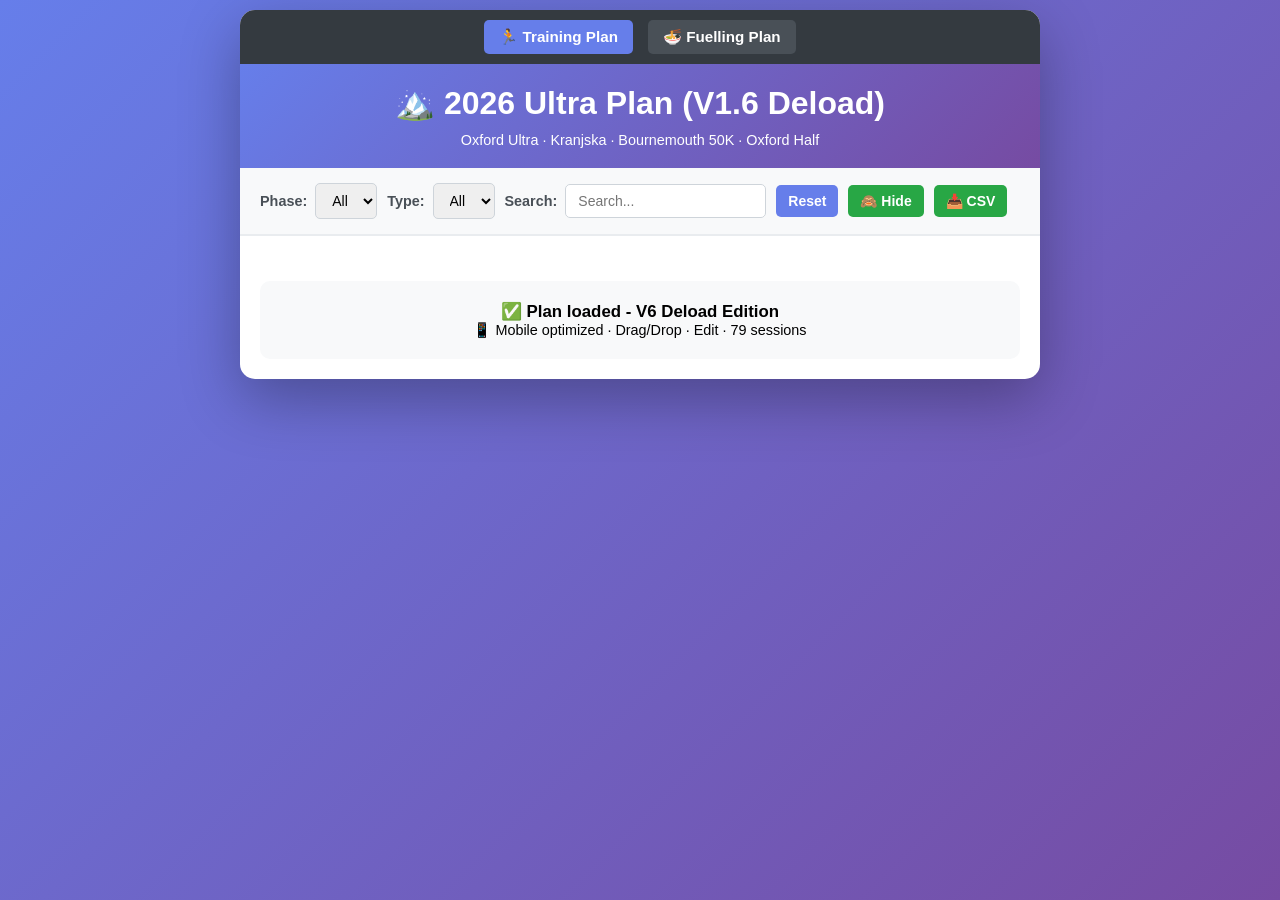
==== index.html @ f1d63757 "Add navigation links to fuelling page" ====
<!DOCTYPE html>
<html lang="en">
<head>
    <meta charset="UTF-8">
    <meta name="viewport" content="width=device-width, initial-scale=1.0, viewport-fit=cover">
    <title>Ultra Training Plan · 2026 (V1.6)</title>
    <style>
        * {
            margin: 0;
            padding: 0;
            box-sizing: border-box;
        }

        body {
            font-family: 'Segoe UI', Tahoma, Geneva, Verdana, sans-serif;
            background: linear-gradient(135deg, #667eea 0%, #764ba2 100%);
            padding: 10px;
            min-height: 100vh;
        }

        .container {
            max-width: 800px;
            margin: 0 auto;
            background: white;
            border-radius: 15px;
            box-shadow: 0 20px 60px rgba(0,0,0,0.3);
            overflow: hidden;
        }

        .nav-bar {
            background: #343a40;
            padding: 10px 20px;
            display: flex;
            gap: 15px;
            justify-content: center;
            flex-wrap: wrap;
        }

        .nav-bar a {
            color: white;
            text-decoration: none;
            font-weight: 600;
            font-size: 0.95em;
            padding: 8px 15px;
            border-radius: 5px;
            transition: all 0.3s;
            background: #495057;
        }

        .nav-bar a:hover {
            background: #667eea;
            transform: translateY(-2px);
        }

        .nav-bar a.active {
            background: #667eea;
        }

        .header {
            background: linear-gradient(135deg, #667eea 0%, #764ba2 100%);
            color: white;
            padding: 20px;
            text-align: center;
        }

        .header h1 {
            font-size: 2em;
            margin-bottom: 5px;
        }

        .controls {
            padding: 15px 20px;
            background: #f8f9fa;
            border-bottom: 2px solid #e9ecef;
            display: flex;
            gap: 10px;
            flex-wrap: wrap;
            align-items: center;
        }

        .control-group {
            display: flex;
            align-items: center;
            gap: 8px;
        }

        .control-group label {
            font-weight: 600;
            color: #495057;
            font-size: 0.9em;
        }

        select, input[type="text"], button {
            padding: 8px 12px;
            border: 1px solid #ced4da;
            border-radius: 5px;
            font-size: 14px;
        }

        select:focus, input:focus {
            outline: none;
            border-color: #667eea;
            box-shadow: 0 0 0 3px rgba(102, 126, 234, 0.1);
        }

        button {
            background: #667eea;
            color: white;
            border: none;
            cursor: pointer;
            font-weight: 600;
            transition: all 0.3s;
        }

        button:hover {
            background: #764ba2;
            transform: translateY(-2px);
            box-shadow: 0 5px 15px rgba(0,0,0,0.2);
        }

        button.secondary {
            background: #28a745;
        }

        button.secondary:hover {
            background: #218838;
        }

        .content {
            padding: 20px;
        }

        .stats {
            display: grid;
            grid-template-columns: repeat(auto-fit, minmax(120px, 1fr));
            gap: 15px;
            margin-bottom: 20px;
        }

        .stat-card {
            background: linear-gradient(135deg, #667eea 0%, #764ba2 100%);
            color: white;
            padding: 15px;
            border-radius: 10px;
            text-align: center;
        }

        .stat-card.completed {
            background: linear-gradient(135deg, #28a745 0%, #20c997 100%);
        }

        .stat-card h3 {
            font-size: 1.5em;
            margin-bottom: 5px;
        }

        .stat-card p {
            opacity: 0.9;
            font-size: 0.85em;
        }

        .week-container {
            margin-bottom: 25px;
            border: 2px solid #e9ecef;
            border-radius: 10px;
            overflow: hidden;
        }

        .week-header {
            background: #343a40;
            color: white;
            padding: 12px 15px;
            font-weight: 600;
            font-size: 0.95em;
        }

        .runs-list {
            background: white;
        }

        .run-item {
            padding: 15px;
            border-bottom: 1px solid #e9ecef;
            display: flex;
            flex-direction: column;
            gap: 10px;
            cursor: move;
            transition: all 0.3s;
        }

        .run-item.completed {
            opacity: 0.6;
            background: #e8f5e9;
        }

        .run-item:hover {
            background: #f8f9fa;
        }

        .run-item.completed:hover {
            background: #c8e6c9;
        }

        .run-item.dragging {
            opacity: 0.5;
            background: #e9ecef;
        }

        .run-item.drag-over {
            border-top: 3px solid #667eea;
        }

        .run-item:last-child {
            border-bottom: none;
        }

        .run-item.race {
            background: #fff3cd;
            border-left: 4px solid #ffc107;
        }

        .run-item.race:hover {
            background: #ffeaa7;
        }

        .run-item.race.completed {
            background: #fffacd;
        }

        .mobile-header {
            display: flex;
            justify-content: space-between;
            align-items: center;
            font-weight: 600;
        }

        .mobile-main {
            display: grid;
            grid-template-columns: 1fr 1fr;
            gap: 10px;
            font-size: 0.95em;
        }

        .mobile-full {
            grid-column: 1 / -1;
        }

        .day-badge {
            background: #667eea;
            color: white;
            padding: 6px 12px;
            border-radius: 5px;
            text-align: center;
            font-weight: 600;
            font-size: 0.85em;
            white-space: nowrap;
        }

        .distance {
            color: #667eea;
            font-weight: 600;
        }

        .pace {
            color: #6c757d;
            font-size: 0.85em;
        }

        .estimated-time {
            color: #ff6b6b;
            font-weight: 600;
            font-size: 0.85em;
        }

        .notes {
            color: #495057;
            font-size: 0.85em;
            line-height: 1.4;
        }

        .terrain {
            color: #6c757d;
            font-size: 0.8em;
        }

        .date-display {
            color: #495057;
            font-size: 0.85em;
        }

        .actions {
            display: flex;
            gap: 5px;
            flex-wrap: wrap;
        }

        .actions button {
            padding: 5px 10px;
            font-size: 0.85em;
            flex: 1;
        }

        .modal {
            display: none;
            position: fixed;
            z-index: 1000;
            left: 0;
            top: 0;
            width: 100%;
            height: 100%;
            background: rgba(0,0,0,0.5);
            align-items: center;
            justify-content: center;
        }

        .modal.active {
            display: flex;
        }

        .modal-content {
            background: white;
            padding: 25px;
            border-radius: 10px;
            max-width: 600px;
            width: 90%;
            max-height: 80vh;
            overflow-y: auto;
        }

        .modal-content h2 {
            margin-bottom: 20px;
            color: #343a40;
        }

        .form-group {
            margin-bottom: 15px;
        }

        .form-group label {
            display: block;
            margin-bottom: 5px;
            font-weight: 600;
            color: #495057;
        }

        .form-group input,
        .form-group select,
        .form-group textarea {
            width: 100%;
            padding: 10px;
            border: 1px solid #ced4da;
            border-radius: 5px;
            font-size: 14px;
        }

        .form-group textarea {
            min-height: 80px;
            resize: vertical;
        }

        .modal-actions {
            display: flex;
            gap: 10px;
            margin-top: 20px;
        }

        .modal-actions button {
            flex: 1;
        }

        .export-section {
            margin-top: 25px;
            padding: 20px;
            background: #f8f9fa;
            border-radius: 10px;
            text-align: center;
            font-size: 0.9em;
        }
    </style>
</head>
<body>
    <div class="container">
        <div class="nav-bar">
            <a href="index.html" class="active">🏃 Training Plan</a>
            <a href="fuelling.html">🍜 Fuelling Plan</a>
        </div>

        <div class="header">
            <h1>🏔️ 2026 Ultra Plan (V1.6 Deload)</h1>
            <p style="font-size:0.9em; margin-top:10px;">Oxford Ultra · Kranjska · Bournemouth 50K · Oxford Half</p>
        </div>

        <div class="controls">
            <div class="control-group">
                <label>Phase:</label>
                <select id="phaseFilter">
                    <option value="all">All</option>
                </select>
            </div>

            <div class="control-group">
                <label>Type:</label>
                <select id="typeFilter">
                    <option value="all">All</option>
                </select>
            </div>

            <div class="control-group">
                <label>Search:</label>
                <input type="text" id="searchBox" placeholder="Search...">
            </div>

            <button onclick="resetFilters()">Reset</button>
            <button class="secondary" onclick="toggleShowCompleted()" id="toggleBtn">🙈 Hide</button>
            <button class="secondary" onclick="exportToCSV()">📥 CSV</button>
        </div>

        <div class="content">
            <div class="stats" id="statsContainer"></div>
            <div id="weeksContainer"></div>

            <div class="export-section">
                <h3>✅ Plan loaded - V6 Deload Edition</h3>
                <p>📱 Mobile optimized · Drag/Drop · Edit · 79 sessions</p>
            </div>
        </div>
    </div>

    <div id="editModal" class="modal">
        <div class="modal-content">
            <h2>Edit Run</h2>
            <form id="editForm">
                <div class="form-group">
                    <label>Day of Week:</label>
                    <select id="editDay">
                        <option value="Mon">Monday</option>
                        <option value="Tue">Tuesday</option>
                        <option value="Wed">Wednesday</option>
                        <option value="Thu">Thursday</option>
                        <option value="Fri">Friday</option>
                        <option value="Sat">Saturday</option>
                        <option value="Sun">Sunday</option>
                    </select>
                </div>
                <div class="form-group">
                    <label>Date (DD/MM/YYYY):</label>
                    <input type="text" id="editDate" placeholder="DD/MM/YYYY">
                </div>
                <div class="form-group">
                    <label>Run Type:</label>
                    <input type="text" id="editType">
                </div>
                <div class="form-group">
                    <label>Distance (km):</label>
                    <input type="number" id="editDistance" step="any" min="0">
                </div>
                <div class="form-group">
                    <label>Pace:</label>
                    <input type="text" id="editPace" placeholder="e.g., 6:15-6:50/km">
                </div>
                <div class="form-group">
                    <label>Terrain:</label>
                    <input type="text" id="editTerrain">
                </div>
                <div class="form-group">
                    <label>Notes:</label>
                    <textarea id="editNotes"></textarea>
                </div>
                <div class="modal-actions">
                    <button type="submit" class="secondary">Save</button>
                    <button type="button" onclick="closeModal()">Cancel</button>
                </div>
            </form>
        </div>
    </div>

    <script>
        const freshRunsData = [
            {Week:1,Run:1,Date:"18/05/2026",Days_Since_Surgery:105,Day:"Mon",Phase:"Post-Brighton recovery",Type:"Easy",Distance_km:10,Pace:"6:15-6:50/km",Terrain:"Flat road or soft trail",Notes:[...]
            {Week:1,Run:2,Date:"22/05/2026",Days_Since_Surgery:110,Day:"Fri",Phase:"Post-Brighton recovery",Type:"Long",Distance_km:22,Pace:"6:15-7:15/km",Terrain:"Trail, hills, or race terrain",[...]
            {Week:2,Run:3,Date:"25/05/2026",Days_Since_Surgery:112,Day:"Mon",Phase:"Post-Brighton recovery",Type:"Zone 2",Distance_km:10,Pace:"6:15-6:50/km",Terrain:"Zone 2 Heart Rate Goal: 60-75[...]
            {Week:2,Run:4,Date:"28/05/2026",Days_Since_Surgery:115,Day:"Thu",Phase:"Post-Brighton recovery",Type:"Steady",Distance_km:14,Pace:"5:20-5:55/km",Terrain:"Rolling road or trail",Notes:[...]
            {Week:2,Run:5,Date:"30/05/2026",Days_Since_Surgery:117,Day:"Sat",Phase:"Post-Brighton recovery",Type:"Long",Distance_km:22,Pace:"6:15-7:15/km",Terrain:"Trail, hills, or race terrain",[...]
            {Week:3,Run:6,Date:"01/06/2026",Days_Since_Surgery:119,Day:"Mon",Phase:"Base build",Type:"Zone 2",Distance_km:12,Pace:"6:15-6:50/km",Terrain:"Zone 2 Heart Rate Goal: 60-75% of Max HR"[...]
            {Week:3,Run:7,Date:"02/06/2026",Days_Since_Surgery:120,Day:"Tue",Phase:"Base build",Type:"Hill quality",Distance_km:7,Pace:"5:45-6:45/km reps",Terrain:"Hill route / track / measured p[...]
            {Week:3,Run:8,Date:"04/06/2026",Days_Since_Surgery:122,Day:"Thu",Phase:"Base build",Type:"Steady",Distance_km:16,Pace:"5:20-5:55/km",Terrain:"Rolling road or trail",Notes:"Hill-focuse[...]
            {Week:3,Run:9,Date:"06/06/2026",Days_Since_Surgery:124,Day:"Sat",Phase:"Base build",Type:"Long",Distance_km:30,Pace:"6:15-7:15/km",Terrain:"Trail, hills, or race terrain",Notes:"Long [...]
            {Week:4,Run:10,Date:"08/06/2026",Days_Since_Surgery:126,Day:"Mon",Phase:"Base build",Type:"Zone 2",Distance_km:12,Pace:"6:15-6:50/km",Terrain:"Zone 2 Heart Rate Goal: 60-75% of Max HR[...]
            {Week:4,Run:11,Date:"09/06/2026",Days_Since_Surgery:127,Day:"Tue",Phase:"Base build",Type:"Hill quality",Distance_km:7,Pace:"5:35-6:35/km reps",Terrain:"Hill route / track / measured [...]
            {Week:4,Run:12,Date:"11/06/2026",Days_Since_Surgery:129,Day:"Thu",Phase:"Base build",Type:"Steady",Distance_km:16,Pace:"5:20-5:55/km",Terrain:"Rolling road or trail",Notes:"Hill-focus[...]
            {Week:4,Run:13,Date:"13/06/2026",Days_Since_Surgery:131,Day:"Sat",Phase:"Base build",Type:"Long",Distance_km:33,Pace:"6:15-7:15/km",Terrain:"Trail, hills, or race terrain",Notes:"Long[...]
            {Week:5,Run:14,Date:"15/06/2026",Days_Since_Surgery:133,Day:"Mon",Phase:"Base build",Type:"Zone 2",Distance_km:12,Pace:"6:15-6:50/km",Terrain:"Zone 2 Heart Rate Goal: 60-75% of Max HR[...]
            {Week:5,Run:15,Date:"16/06/2026",Days_Since_Surgery:134,Day:"Tue",Phase:"Base build",Type:"Hill quality",Distance_km:7,Pace:"5:25-6:25/km reps",Terrain:"Technical trail / Hilly terrai[...]
            {Week:5,Run:16,Date:"18/06/2026",Days_Since_Surgery:136,Day:"Thu",Phase:"Base build",Type:"Steady",Distance_km:16,Pace:"5:20-5:55/km",Terrain:"Rolling road or trail",Notes:"Hill-focus[...]
            {Week:5,Run:17,Date:"20/06/2026",Days_Since_Surgery:138,Day:"Sat",Phase:"Base build",Type:"Long",Distance_km:36,Pace:"6:15-7:15/km",Terrain:"Technical trail / Hilly terrain / Race ter[...]
            {Week:6,Run:18,Date:"22/06/2026",Days_Since_Surgery:140,Day:"Mon",Phase:"Ultra build",Type:"Zone 2",Distance_km:14,Pace:"6:15-6:50/km",Terrain:"Zone 2 Heart Rate Goal: 60-75% of Max H[...]
            {Week:6,Run:19,Date:"23/06/2026",Days_Since_Surgery:141,Day:"Tue",Phase:"Ultra build",Type:"Hill quality",Distance_km:7,Pace:"5:20-6:20/km reps",Terrain:"Technical trail / Hilly terra[...]
            {Week:6,Run:20,Date:"25/06/2026",Days_Since_Surgery:143,Day:"Thu",Phase:"Ultra build",Type:"Steady",Distance_km:20,Pace:"5:20-5:55/km",Terrain:"Rolling road or trail",Notes:"Hill-focu[...]
            {Week:6,Run:21,Date:"27/06/2026",Days_Since_Surgery:145,Day:"Sat",Phase:"Ultra build",Type:"Long",Distance_km:22,Pace:"6:15-7:15/km",Terrain:"Technical trail / Hilly terrain / Race te[...]
            {Week:7,Run:22,Date:"29/06/2026",Days_Since_Surgery:147,Day:"Mon",Phase:"Ultra build",Type:"Zone 2",Distance_km:14,Pace:"6:15-6:50/km",Terrain:"Zone 2 Heart Rate Goal: 60-75% of Max H[...]
            {Week:7,Run:23,Date:"30/06/2026",Days_Since_Surgery:148,Day:"Tue",Phase:"Ultra build",Type:"Hill quality",Distance_km:7,Pace:"5:10-6:10/km reps",Terrain:"Technical trail / Hilly terra[...]
            {Week:7,Run:24,Date:"02/07/2026",Days_Since_Surgery:150,Day:"Thu",Phase:"Ultra build",Type:"Steady",Distance_km:20,Pace:"5:20-5:55/km",Terrain:"Rolling road or trail",Notes:"Hill-focu[...]
            {Week:7,Run:25,Date:"04/07/2026",Days_Since_Surgery:152,Day:"Sat",Phase:"Ultra build",Type:"Long",Distance_km:38,Pace:"6:15-7:15/km",Terrain:"Technical trail / Hilly terrain / Race te[...]
            {Week:8,Run:26,Date:"06/07/2026",Days_Since_Surgery:154,Day:"Mon",Phase:"Ultra build",Type:"Zone 2",Distance_km:14,Pace:"6:15-6:50/km",Terrain:"Zone 2 Heart Rate Goal: 60-75% of Max H[...]
            {Week:8,Run:27,Date:"07/07/2026",Days_Since_Surgery:155,Day:"Tue",Phase:"Ultra build",Type:"Hill quality",Distance_km:7,Pace:"5:00-6:00/km reps",Terrain:"Technical trail / Hilly terra[...]
            {Week:8,Run:28,Date:"09/07/2026",Days_Since_Surgery:157,Day:"Thu",Phase:"Ultra build",Type:"Steady",Distance_km:20,Pace:"5:20-5:55/km",Terrain:"Rolling road or trail",Notes:"Hill-focu[...]
            {Week:8,Run:29,Date:"11/07/2026",Days_Since_Surgery:159,Day:"Sat",Phase:"Ultra build",Type:"Long",Distance_km:40,Pace:"6:15-7:15/km",Terrain:"Technical trail / Hilly terrain / Race te[...]
            {Week:9,Run:30,Date:"13/07/2026",Days_Since_Surgery:161,Day:"Mon",Phase:"Ultra build",Type:"Zone 2",Distance_km:14,Pace:"6:15-6:50/km",Terrain:"Zone 2 Heart Rate Goal: 60-75% of Max H[...]
            {Week:9,Run:31,Date:"14/07/2026",Days_Since_Surgery:162,Day:"Tue",Phase:"Ultra build",Type:"Hill quality",Distance_km:7,Pace:"5:00-5:50/km reps",Terrain:"Technical trail / Hilly terra[...]
            {Week:9,Run:32,Date:"16/07/2026",Days_Since_Surgery:164,Day:"Thu",Phase:"Ultra build",Type:"Steady",Distance_km:20,Pace:"5:20-5:55/km",Terrain:"Rolling road or trail",Notes:"Hill-focu[...]
            {Week:9,Run:33,Date:"18/07/2026",Days_Since_Surgery:166,Day:"Sat",Phase:"Ultra build",Type:"Long",Distance_km:24,Pace:"6:15-7:15/km",Terrain:"Technical trail / Hilly terrain / Race te[...]
            {Week:10,Run:34,Date:"20/07/2026",Days_Since_Surgery:168,Day:"Mon",Phase:"Peak ultra",Type:"Zone 2",Distance_km:12,Pace:"6:15-6:50/km",Terrain:"Flat road or soft trail",Notes:"Recover[...]
            {Week:10,Run:35,Date:"22/07/2026",Days_Since_Surgery:170,Day:"Wed",Phase:"Peak ultra",Type:"Hill quality",Distance_km:14,Pace:"5:00-6:00/km reps",Terrain:"Kefalos Old Town",Notes:"Ear[...]
            {Week:10,Run:36,Date:"23/07/2026",Days_Since_Surgery:171,Day:"Thu",Phase:"Peak ultra",Type:"Steady",Distance_km:12,Pace:"By Effort / HR",Terrain:"Flat coastal roads",Notes:"Late Morni[...]
            {Week:10,Run:37,Date:"24/07/2026",Days_Since_Surgery:172,Day:"Fri",Phase:"Peak ultra",Type:"Long",Distance_km:22,Pace:"6:15-7:15/km",Terrain:"Trail/Road mix",Notes:"Early Morning (06:[...]
            {Week:10,Run:38,Date:"25/07/2026",Days_Since_Surgery:173,Day:"Sat",Phase:"Peak ultra",Type:"Long",Distance_km:22,Pace:"6:00-7:00/km",Terrain:"Trail/Road mix",Notes:"Early Morning (06:[...]
            {Week:11,Run:39,Date:"27/07/2026",Days_Since_Surgery:175,Day:"Mon",Phase:"Peak ultra",Type:"Zone 2",Distance_km:12,Pace:"5:50-6:50/km",Terrain:"Flat road or soft trail",Notes:"Early M[...]
            {Week:11,Run:40,Date:"28/07/2026",Days_Since_Surgery:176,Day:"Tue",Phase:"Peak ultra",Type:"Hill quality",Distance_km:16,Pace:"5:00-5:50/km reps",Terrain:"Hill route / track",Notes:"E[...]
            {Week:11,Run:41,Date:"29/07/2026",Days_Since_Surgery:177,Day:"Wed",Phase:"Peak ultra",Type:"Steady",Distance_km:12,Pace:"By Effort / HR",Terrain:"Flat coastal roads",Notes:"Late Morni[...]
            {Week:11,Run:42,Date:"31/07/2026",Days_Since_Surgery:179,Day:"Fri",Phase:"Peak ultra",Type:"Steady",Distance_km:16,Pace:"5:15-5:50/km",Terrain:"Rolling road or trail",Notes:"UK Mornin[...]
            {Week:11,Run:43,Date:"01/08/2026",Days_Since_Surgery:180,Day:"Sat",Phase:"Peak ultra",Type:"Long",Distance_km:26,Pace:"6:15-7:15/km",Terrain:"Technical trail / Hilly terrain / Race te[...]
            {Week:12,Run:44,Date:"03/08/2026",Days_Since_Surgery:182,Day:"Mon",Phase:"Oxford Ultra race week",Type:"Zone 2",Distance_km:8,Pace:"6:15-6:50/km",Terrain:"Zone 2 Heart Rate Goal: 60-7[...]
            {Week:12,Run:45,Date:"04/08/2026",Days_Since_Surgery:183,Day:"Tue",Phase:"Oxford Ultra race week",Type:"Hill quality",Distance_km:7,Pace:"4:20-5:15/km reps",Terrain:"Technical trail /[...]
            {Week:12,Run:46,Date:"07/08/2026",Days_Since_Surgery:186,Day:"Fri",Phase:"Oxford Ultra Race",Type:"Race",Distance_km:79,Pace:"Race Pace",Terrain:"Race course",Notes:"MTC Oxford Ultra [...]
            {Week:13,Run:47,Date:"10/08/2026",Days_Since_Surgery:189,Day:"Mon",Phase:"Recovery/reset",Type:"Zone 2",Distance_km:8,Pace:"6:15-6:50/km",Terrain:"Zone 2 Heart Rate Goal: 60-75% of Ma[...]
            {Week:13,Run:48,Date:"11/08/2026",Days_Since_Surgery:190,Day:"Tue",Phase:"Recovery/reset",Type:"Hill quality",Distance_km:7,Pace:"Controlled uphill reps",Terrain:"Hill route / track /[...]
            {Week:13,Run:49,Date:"13/08/2026",Days_Since_Surgery:192,Day:"Thu",Phase:"Recovery/reset",Type:"Steady",Distance_km:14,Pace:"6:15-7:15/km",Terrain:"Technical Trail (Light)",Notes:"Bri[...]
            {Week:13,Run:50,Date:"15/08/2026",Days_Since_Surgery:194,Day:"Sat",Phase:"Recovery/reset",Type:"Long",Distance_km:22,Pace:"6:15-7:15/km",Terrain:"Trail, hills, or race terrain",Notes:[...]
            {Week:14,Run:51,Date:"17/08/2026",Days_Since_Surgery:196,Day:"Mon",Phase:"Recovery/reset",Type:"Zone 2",Distance_km:8,Pace:"6:15-6:50/km",Terrain:"Zone 2 Heart Rate Goal: 60-75% of Ma[...]
            {Week:14,Run:52,Date:"18/08/2026",Days_Since_Surgery:197,Day:"Tue",Phase:"Recovery/reset",Type:"Hill quality",Distance_km:7,Pace:"4:20-5:15/km reps",Terrain:"Hill route / track / meas[...]
            {Week:14,Run:53,Date:"20/08/2026",Days_Since_Surgery:199,Day:"Thu",Phase:"Recovery/reset",Type:"Steady",Distance_km:14,Pace:"5:20-5:55/km",Terrain:"Rolling road or trail",Notes:"Tempo[...]
            {Week:14,Run:54,Date:"22/08/2026",Days_Since_Surgery:201,Day:"Sat",Phase:"Recovery/reset",Type:"Long",Distance_km:22,Pace:"6:15-7:15/km",Terrain:"Trail, hills, or race terrain",Notes:[...]
            {Week:15,Run:55,Date:"24/08/2026",Days_Since_Surgery:203,Day:"Mon",Phase:"Trail speed build",Type:"Zone 2",Distance_km:12,Pace:"6:15-6:50/km",Terrain:"Zone 2 Heart Rate Goal: 60-75% o[...]
            {Week:15,Run:56,Date:"25/08/2026",Days_Since_Surgery:204,Day:"Tue",Phase:"Trail speed build",Type:"Mountain Quality",Distance_km:7,Pace:"6 x 3min hard climbing / walk-down recovery",T[...]
            {Week:15,Run:57,Date:"27/08/2026",Days_Since_Surgery:206,Day:"Thu",Phase:"Trail speed build",Type:"Steady",Distance_km:18,Pace:"5:25-5:55/km",Terrain:"Rolling trail",Notes:"Hill-focus[...]
            {Week:15,Run:58,Date:"29/08/2026",Days_Since_Surgery:208,Day:"Sat",Phase:"Trail speed build",Type:"Long",Distance_km:30,Pace:"6:15-7:15/km",Terrain:"Steep Technical Trails / Maximum E[...]
            {Week:16,Run:59,Date:"31/08/2026",Days_Since_Surgery:210,Day:"Mon",Phase:"Trail speed build",Type:"Zone 2",Distance_km:12,Pace:"6:15-6:50/km",Terrain:"Zone 2 Heart Rate Goal: 60-75% o[...]
            {Week:16,Run:60,Date:"01/09/2026",Days_Since_Surgery:211,Day:"Tue",Phase:"Trail speed build",Type:"Mountain Quality",Distance_km:7,Pace:"6 x 3min hard climbing / walk-down recovery",T[...]
            {Week:16,Run:61,Date:"03/09/2026",Days_Since_Surgery:213,Day:"Thu",Phase:"Trail speed build",Type:"Steady",Distance_km:18,Pace:"5:25-5:55/km",Terrain:"Rolling trail",Notes:"Hill-focus[...]
            {Week:16,Run:62,Date:"05/09/2026",Days_Since_Surgery:215,Day:"Sat",Phase:"Trail speed build",Type:"Long",Distance_km:30,Pace:"6:15-7:15/km",Terrain:"Steep Technical Trails / Maximum E[...]
            {Week:17,Run:63,Date:"07/09/2026",Days_Since_Surgery:217,Day:"Mon",Phase:"Trail speed build",Type:"Zone 2",Distance_km:12,Pace:"6:15-6:50/km",Terrain:"Zone 2 Heart Rate Goal: 60-75% o[...]
            {Week:17,Run:64,Date:"08/09/2026",Days_Since_Surgery:218,Day:"Tue",Phase:"Trail speed build",Type:"Mountain Quality",Distance_km:7,Pace:"6 x 3min hard climbing / walk-down recovery",T[...]
            {Week:17,Run:65,Date:"10/09/2026",Days_Since_Surgery:220,Day:"Thu",Phase:"Trail speed build",Type:"Steady",Distance_km:18,Pace:"5:25-5:55/km",Terrain:"Rolling trail",Notes:"Hill-focus[...]
            {Week:17,Run:66,Date:"12/09/2026",Days_Since_Surgery:222,Day:"Sat",Phase:"Trail speed build",Type:"Long",Distance_km:30,Pace:"6:15-7:15/km",Terrain:"Steep Technical Trails / Maximum E[...]
            {Week:18,Run:67,Date:"14/09/2026",Days_Since_Surgery:224,Day:"Mon",Phase:"Kranjska taper/race week",Type:"Zone 2",Distance_km:8,Pace:"6:15-6:50/km",Terrain:"Zone 2 Heart Rate Goal: 60[...]
            {Week:18,Run:68,Date:"15/09/2026",Days_Since_Surgery:225,Day:"Tue",Phase:"Kranjska taper/race week",Type:"Hill quality",Distance_km:7,Pace:"4:20-5:15/km reps",Terrain:"Hill route / tr[...]
            {Week:18,Run:69,Date:"20/09/2026",Days_Since_Surgery:230,Day:"Sun",Phase:"Kranjska Race",Type:"Race",Distance_km:25,Pace:"Race Pace",Terrain:"Mountain trail course",Notes:"Kranjska Go[...]
            {Week:19,Run:70,Date:"21/09/2026",Days_Since_Surgery:231,Day:"Mon",Phase:"Bournemouth build/taper",Type:"Zone 2",Distance_km:10,Pace:"6:15-6:50/km",Terrain:"Zone 2 Heart Rate Goal: 60[...]
            {Week:19,Run:71,Date:"22/09/2026",Days_Since_Surgery:232,Day:"Tue",Phase:"Bournemouth build/taper",Type:"Hill quality",Distance_km:7,Pace:"4:20-5:15/km reps",Terrain:"Hill route / tra[...]
            {Week:19,Run:72,Date:"24/09/2026",Days_Since_Surgery:234,Day:"Thu",Phase:"Bournemouth build/taper",Type:"Progression Steady",Distance_km:16,Pace:"Finish last 5km at 5:12/km",Terrain:"[...]
            {Week:19,Run:73,Date:"26/09/2026",Days_Since_Surgery:236,Day:"Sat",Phase:"Bournemouth build/taper",Type:"Long",Distance_km:32,Pace:"6:15-7:15/km",Terrain:"Trail, hills, or race terrai[...]
            {Week:20,Run:74,Date:"28/09/2026",Days_Since_Surgery:238,Day:"Mon",Phase:"Bournemouth build/taper",Type:"Zone 2",Distance_km:10,Pace:"6:15-6:50/km",Terrain:"Zone 2 Heart Rate Goal: 60[...]
            {Week:20,Run:75,Date:"29/09/2026",Days_Since_Surgery:239,Day:"Tue",Phase:"Bournemouth build/taper",Type:"Hill quality",Distance_km:7,Pace:"4:20-5:15/km reps",Terrain:"Hill route / tra[...]
            {Week:20,Run:76,Date:"03/10/2026",Days_Since_Surgery:243,Day:"Sat",Phase:"Bournemouth Race",Type:"Race",Distance_km:50,Pace:"Aim 6h moving / 11h incl breaks",Terrain:"Coastal ultra co[...]
            {Week:21,Run:77,Date:"05/10/2026",Days_Since_Surgery:245,Day:"Mon",Phase:"Half taper",Type:"Zone 2",Distance_km:8,Pace:"6:15-6:50/km",Terrain:"Zone 2 Heart Rate Goal: 60-75% of Max HR[...]
            {Week:21,Run:78,Date:"06/10/2026",Days_Since_Surgery:246,Day:"Tue",Phase:"Half taper",Type:"Speed Quality",Distance_km:7,Pace:"4 x 2km @ 5:12/km w/ 2 min recovery",Terrain:"Flat Road [...]
            {Week:21,Run:79,Date:"11/10/2026",Days_Since_Surgery:251,Day:"Sun",Phase:"Half taper",Type:"Race",Distance_km:21.1,Pace:"5:12/km",Terrain:"Road half marathon course",Notes:"Oxford Hal[...]
        ];

        let trainingData = freshRunsData.map(run => ({...run, completed: false}));
        const savedData = localStorage.getItem('trainingPlanDEV_v2');
        if (savedData) {
            try {
                const saved = JSON.parse(savedData);
                if (Array.isArray(saved) && saved.length === trainingData.length) {
                    saved.forEach((s, i) => { if(s?.completed) trainingData[i].completed = true; });
                }
            } catch(e) {}
        }

        let currentEditIndex = null, draggedIndex = null, showCompleted = false;

        // Parse pace string and calculate estimated time using AVERAGE pace
        function estimateRunTime(distance, pace) {
            if (!pace || !distance) return null;
            
            // Extract all time values from pace (handles ranges like "6:15-6:50/km" or single pace like "5:12/km")
            const paceMatches = pace.match(/(\d+):(\d+)/g);
            if (!paceMatches || paceMatches.length === 0) return null;
            
            // Parse all pace values
            const paces = paceMatches.map(match => {
                const parts = match.split(':');
                const minutes = parseInt(parts[0]);
                const seconds = parseInt(parts[1]);
                return minutes + (seconds / 60);
            });
            
            // Calculate average pace
            const averagePace = paces.reduce((a, b) => a + b, 0) / paces.length;
            
            const totalMinutes = distance * averagePace;
            const hours = Math.floor(totalMinutes / 60);
            const mins = Math.round(totalMinutes % 60);
            
            if (hours === 0) return `${mins}m`;
            if (mins === 0) return `${hours}h`;
            return `${hours}h ${mins}m`;
        }

        function toggleShowCompleted() {
            showCompleted = !showCompleted;
            document.getElementById('toggleBtn').textContent = showCompleted ? '👁️ Show' : '🙈 Hide';
            renderWeeks();
        }

        function markComplete(i) { trainingData[i].completed = true; saveToLocalStorage(); renderWeeks(); updateStats(); }
        function markIncomplete(i) { trainingData[i].completed = false; saveToLocalStorage(); renderWeeks(); updateStats(); }

        function saveToLocalStorage() { 
            localStorage.setItem('trainingPlanDEV_v2', JSON.stringify(trainingData.map(({completed}) => ({completed}))));
        }

        function updateStats() {
            const total = trainingData.length;
            const completed = trainingData.filter(r => r.completed).length;
            const totalDist = trainingData.reduce((s, r) => s + (parseFloat(r.Distance_km) || 0), 0);
            const compDist = trainingData.filter(r => r.completed).reduce((s, r) => s + (parseFloat(r.Distance_km) || 0), 0);
            const races = trainingData.filter(r => r.Type === 'Race').length;
            
            document.getElementById('statsContainer').innerHTML = `
                <div class="stat-card"><h3>${total}</h3><p>Total</p></div>
                <div class="stat-card completed"><h3>${completed}</h3><p>Done ✅</p></div>
                <div class="stat-card"><h3>${(total - completed)}</h3><p>Left</p></div>
                <div class="stat-card"><h3>${totalDist.toFixed(0)}km</h3><p>Total</p></div>
                <div class="stat-card completed"><h3>${compDist.toFixed(0)}km</h3><p>Done</p></div>
                <div class="stat-card"><h3>${races}</h3><p>Races</p></div>
            `;
        }

        function populateFilters() {
            const phases = [...new Set(trainingData.map(r => r.Phase))];
            const types = [...new Set(trainingData.map(r => r.Type))];
            const pf = document.getElementById('phaseFilter');
            const tf = document.getElementById('typeFilter');
            phases.forEach(p => { const o = document.createElement('option'); o.value = p; o.textContent = p; pf.appendChild(o); });
            types.forEach(t => { const o = document.createElement('option'); o.value = t; o.textContent = t; tf.appendChild(o); });
        }

        function renderWeeks() {
            const pf = document.getElementById('phaseFilter').value;
            const tf = document.getElementById('typeFilter').value;
            const search = document.getElementById('searchBox').value.toLowerCase();
            let filtered = trainingData.filter(r => showCompleted || !r.completed);
            if(pf !== 'all') filtered = filtered.filter(r => r.Phase === pf);
            if(tf !== 'all') filtered = filtered.filter(r => r.Type === tf);
            if(search) filtered = filtered.filter(r => JSON.stringify(r).toLowerCase().includes(search));
            
            const wg = {};
            filtered.forEach(run => { 
                if(!wg[run.Week]) wg[run.Week] = []; 
                wg[run.Week].push({...run, idx: trainingData.indexOf(run)});
            });
            
            const c = document.getElementById('weeksContainer');
            c.innerHTML = '';
            Object.keys(wg).sort((a,b) => a-b).forEach(w => {
                const runs = wg[w];
                const div = document.createElement('div');
                div.className = 'week-container';
                const wdist = runs.reduce((s, r) => s + (parseFloat(r.Distance_km) || 0), 0);
                const wcomp = runs.filter(r => r.completed).length;
                div.innerHTML = `<div class="week-header">Week ${w} • ${wdist.toFixed(0)}km${wcomp > 0 ? ` • ${wcomp} done` : ''}</div><div class="runs-list">${runs.map(r => {
                    const mi = (r.Distance_km * 0.621371).toFixed(1);
                    const estTime = estimateRunTime(r.Distance_km, r.Pace);
                    const isR = r.Type === 'Race';
                    const isC = r.completed;
                    return `<div class="run-item ${isR ? 'race' : ''} ${isC ? 'completed' : ''}" draggable="true" data-index="${r.idx}" ondragstart="dragStart(event)" ondrop="drop(event)" ondrago[...]
                        <div class="mobile-header">
                            <div style="display:flex; gap:8px; align-items:center;">
                                <span class="day-badge">${r.Day}</span>
                                <span style="font-weight:600;">${r.Type}</span>
                            </div>
                            <span class="date-display">${r.Date}</span>
                        </div>
                        <div class="mobile-main">
                            <div><div class="distance">${r.Distance_km}km (${mi}mi)</div></div>
                            <div><div class="pace">${r.Pace || '-'}</div></div>
                        </div>
                        ${estTime ? `<div class="mobile-full"><div class="estimated-time">⏱️ Est. ${estTime}</div></div>` : ''}
                        <div class="mobile-full"><div class="terrain">${r.Terrain || '-'}</div></div>
                        <div class="mobile-full"><div class="notes">${r.Notes || '-'}</div></div>
                        <div class="actions" style="justify-content:space-between;">
                            <button class="secondary" style="flex:1;" onclick="editRun(${r.idx})">✏️ Edit</button>
                            ${isC ? `<button class="secondary" style="flex:1; background:#6c757d;" onclick="markIncomplete(${r.idx})">↩️ Undo</button>` : `<button class="secondary" style="fle[...]
                        </div>
                    </div>`;
                }).join('')}</div>`;
                c.appendChild(div);
            });
            updateStats();
        }

        function dragStart(e) { draggedIndex = parseInt(e.target.closest('.run-item').dataset.index); e.target.closest('.run-item').classList.add('dragging'); }
        function dragOver(e) { e.preventDefault(); e.target.closest('.run-item')?.classList.add('drag-over'); }
        function drop(e) { 
            e.preventDefault(); 
            const dropTarget = e.target.closest('.run-item');
            if(dropTarget && draggedIndex !== null) {
                const dropIdx = parseInt(dropTarget.dataset.index);
                [trainingData[draggedIndex], trainingData[dropIdx]] = [trainingData[dropIdx], trainingData[draggedIndex]];
                saveToLocalStorage();
                renderWeeks();
            }
        }
        function dragEnd(e) { document.querySelectorAll('.run-item').forEach(i => i.classList.remove('dragging', 'drag-over')); }

        function editRun(i) { 
            currentEditIndex = i; 
            const r = trainingData[i]; 
            document.getElementById('editDay').value = r.Day;
            document.getElementById('editDate').value = r.Date;
            document.getElementById('editType').value = r.Type;
            document.getElementById('editDistance').value = r.Distance_km;
            document.getElementById('editPace').value = r.Pace;
            document.getElementById('editTerrain').value = r.Terrain;
            document.getElementById('editNotes').value = r.Notes;
            document.getElementById('editModal').classList.add('active');
        }

        function closeModal() { document.getElementById('editModal').classList.remove('active'); currentEditIndex = null; }

        document.getElementById('editForm').addEventListener('submit', function(e) {
            e.preventDefault();
            const r = trainingData[currentEditIndex];
            r.Day = document.getElementById('editDay').value;
            r.Date = document.getElementById('editDate').value;
            r.Type = document.getElementById('editType').value;
            r.Distance_km = parseFloat(document.getElementById('editDistance').value);
            r.Pace = document.getElementById('editPace').value;
            r.Terrain = document.getElementById('editTerrain').value;
            r.Notes = document.getElementById('editNotes').value;
            saveToLocalStorage();
            renderWeeks();
            closeModal();
        });

        function resetFilters() { 
            document.getElementById('phaseFilter').value = 'all';
            document.getElementById('typeFilter').value = 'all';
            document.getElementById('searchBox').value = '';
            renderWeeks();
        }

        function exportToCSV() { 
            const headers = Object.keys(trainingData[0]).filter(k => k !== 'idx');
            const csv = [headers.join(','), ...trainingData.map(r => headers.map(h => {
                const v = r[h];
                return typeof v === 'string' ? (v.includes(',') ? `"${v}"` : v) : v;
            }).join(','))].join('\n');
            const blob = new Blob([csv], {type: 'text/csv'});
            const url = URL.createObjectURL(blob);
            const a = document.createElement('a');
            a.href = url;
            a.download = 'training_plan.csv';
            a.click();
        }

        document.getElementById('phaseFilter').addEventListener('change', renderWeeks);
        document.getElementById('typeFilter').addEventListener('change', renderWeeks);
        document.getElementById('searchBox').addEventListener('input', renderWeeks);
        document.getElementById('editModal').addEventListener('click', e => { if(e.target === document.getElementById('editModal')) closeModal(); });

        window.onload = () => {
            populateFilters();
            renderWeeks();
        };
    </script>
</body>
</html>
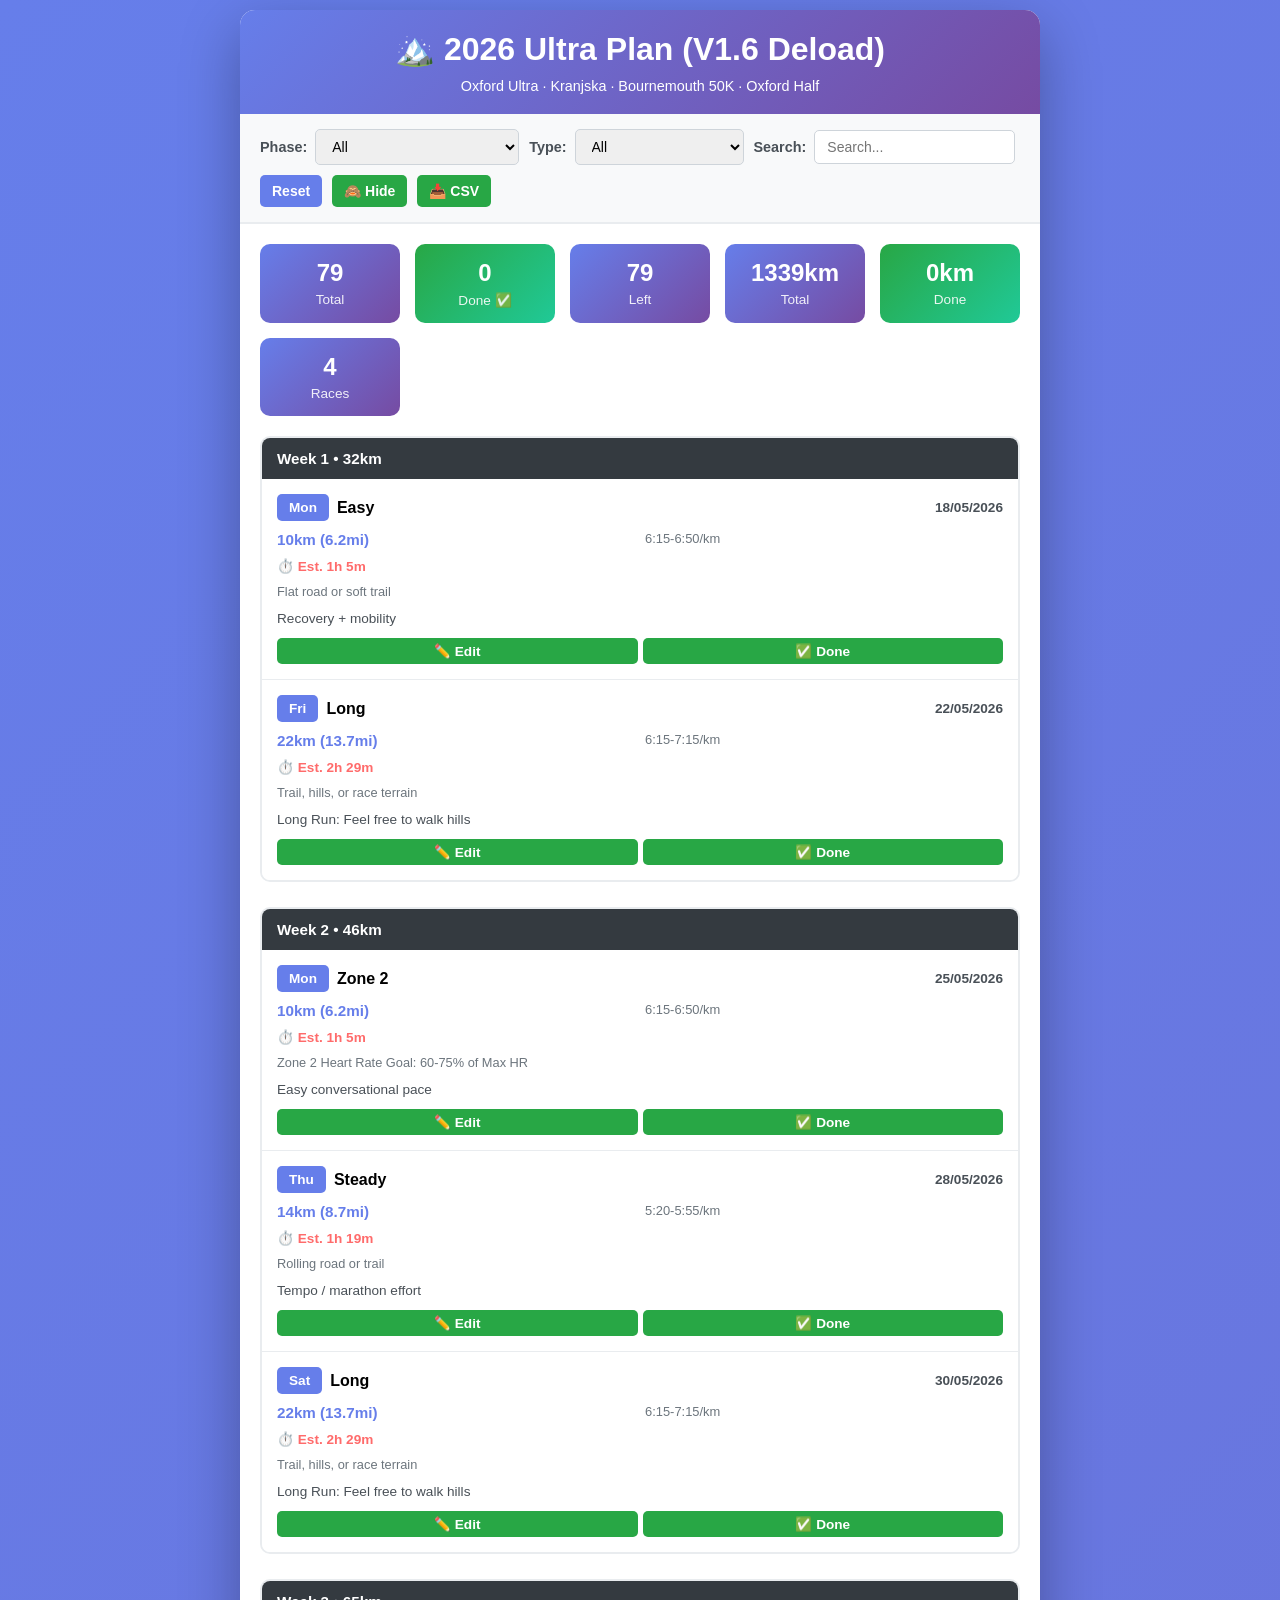
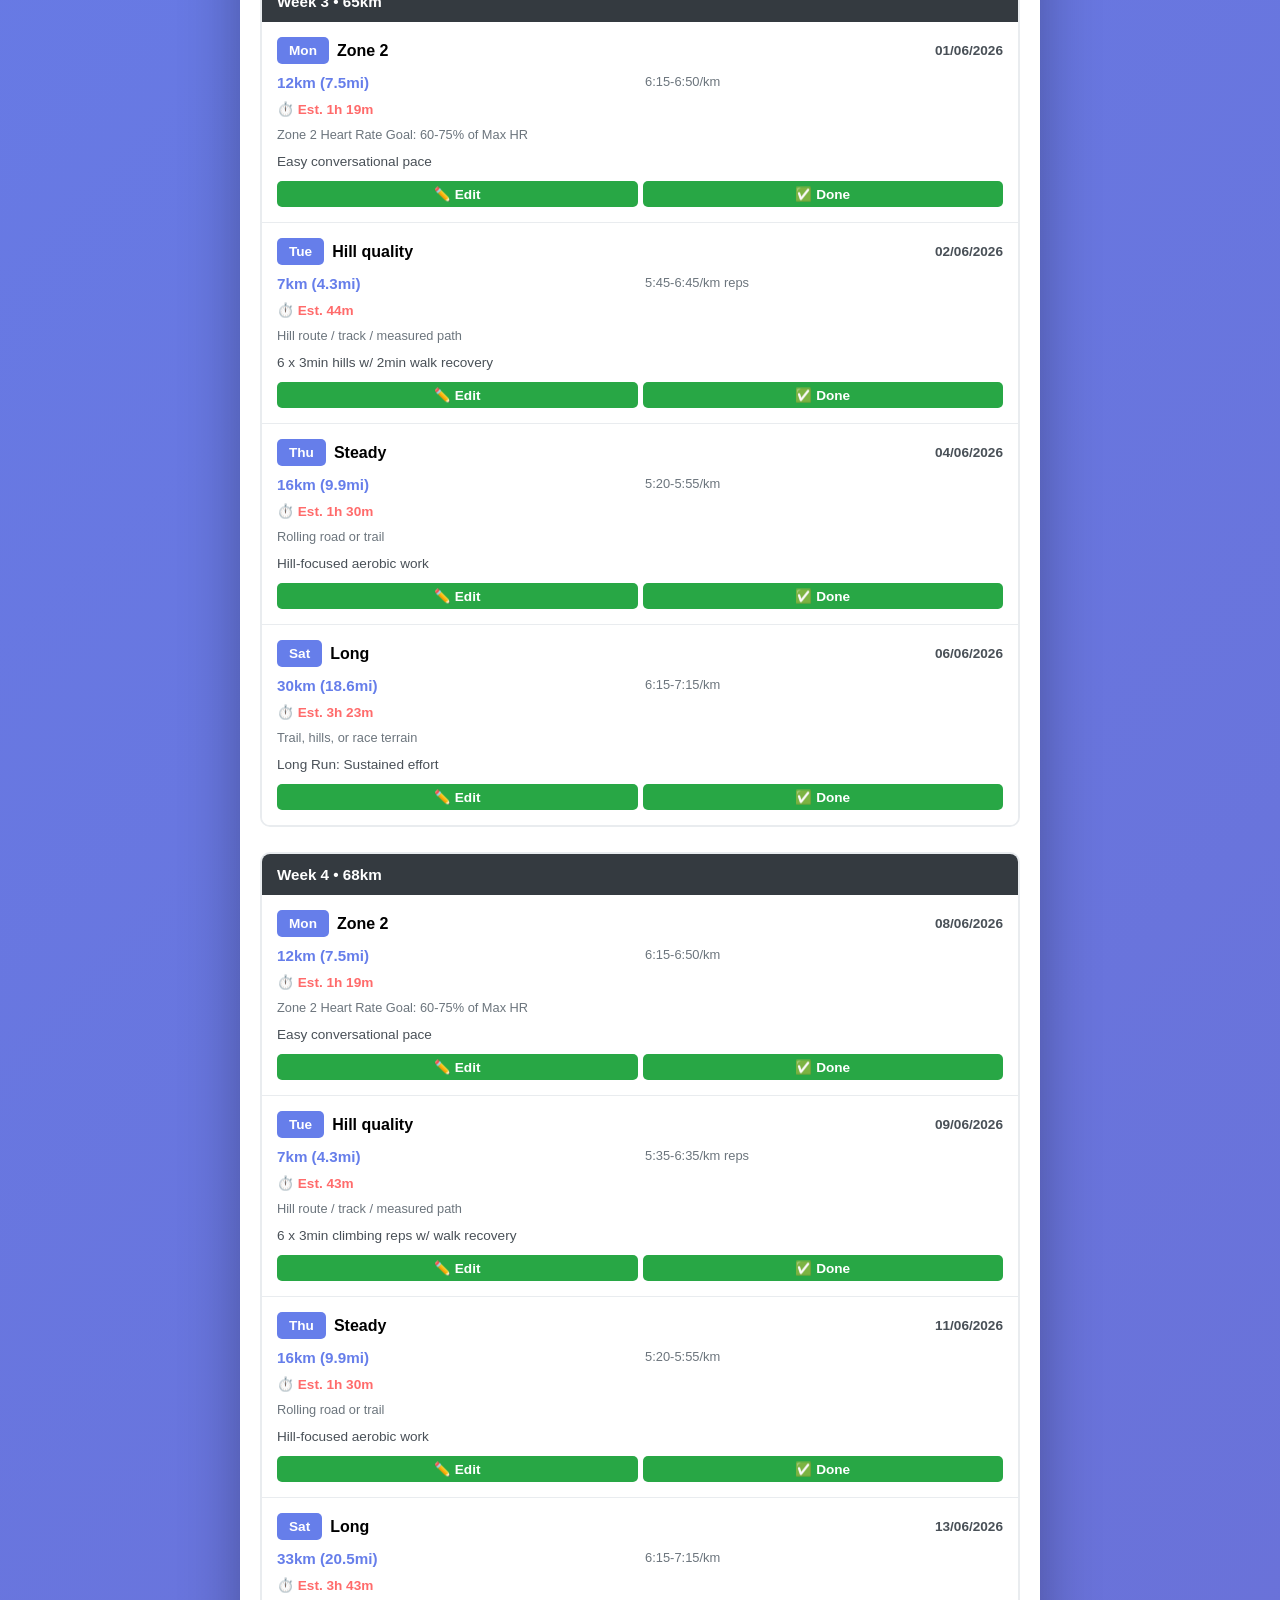
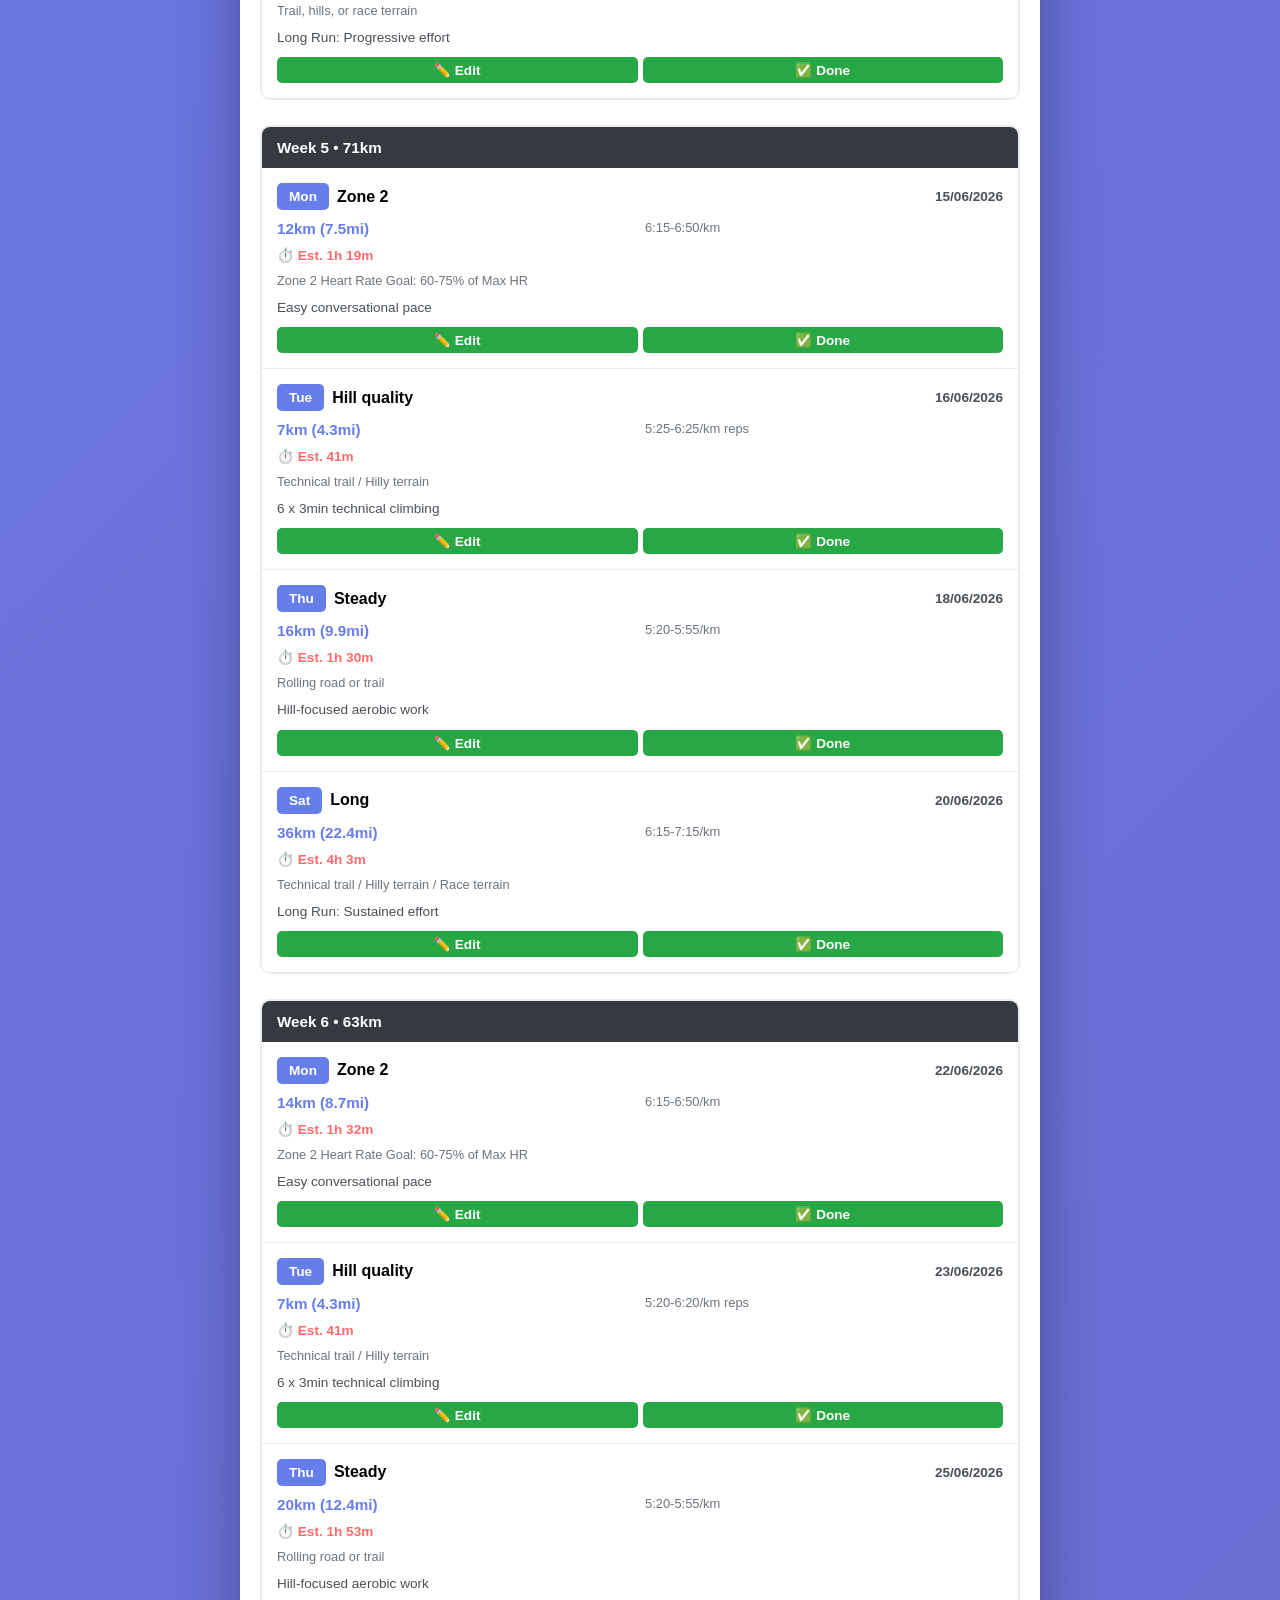
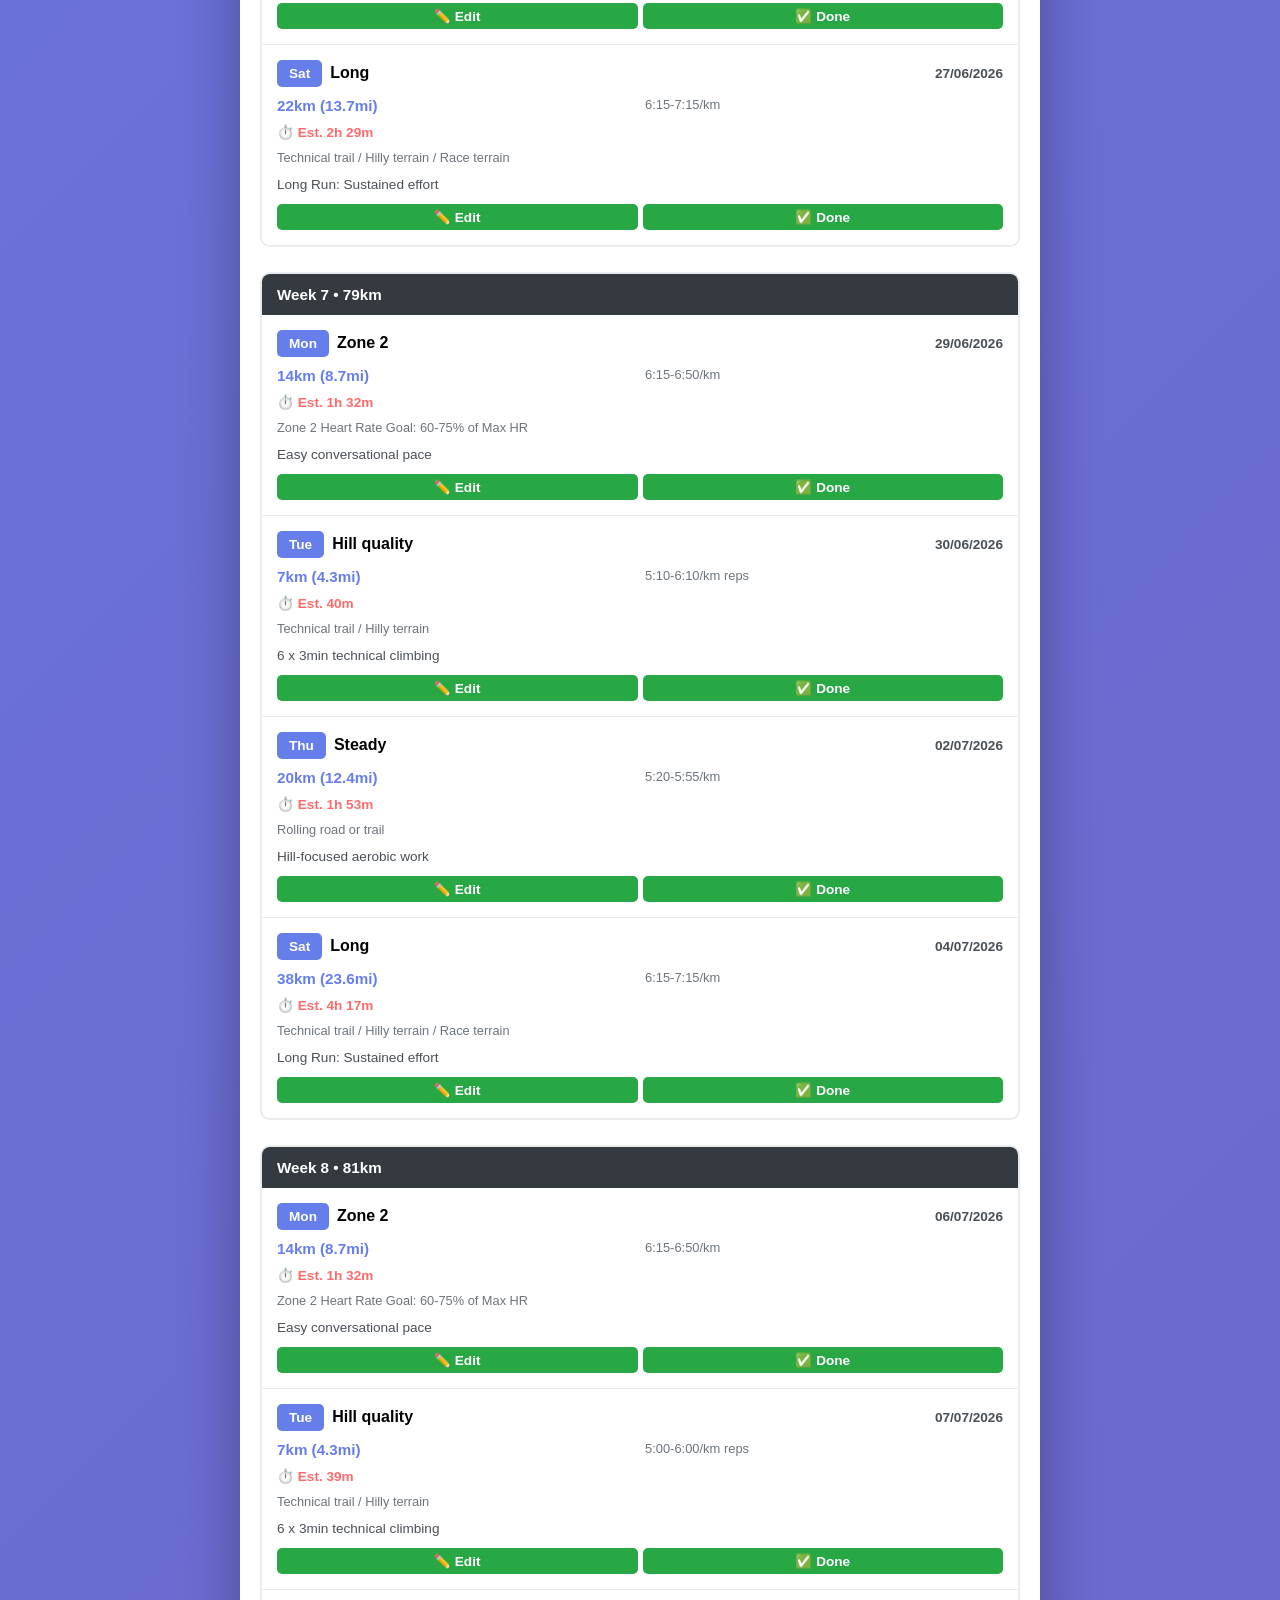
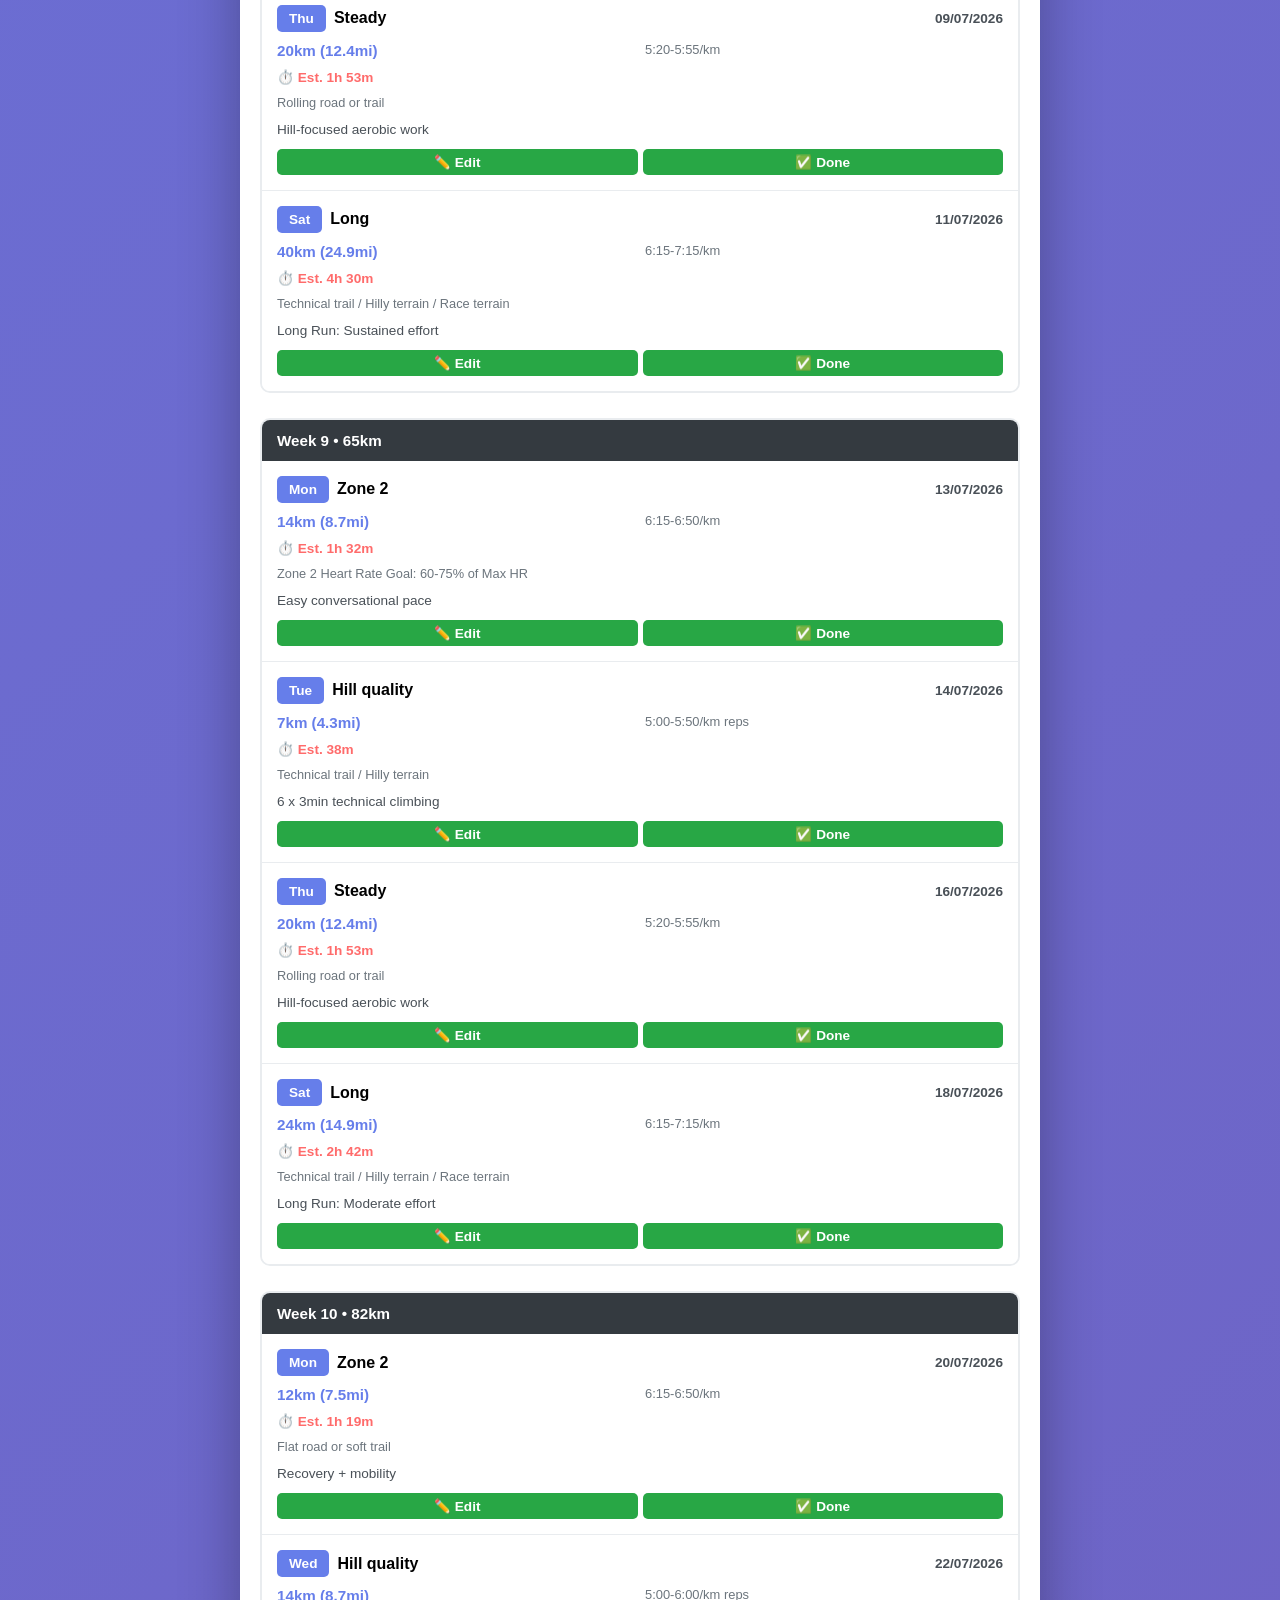
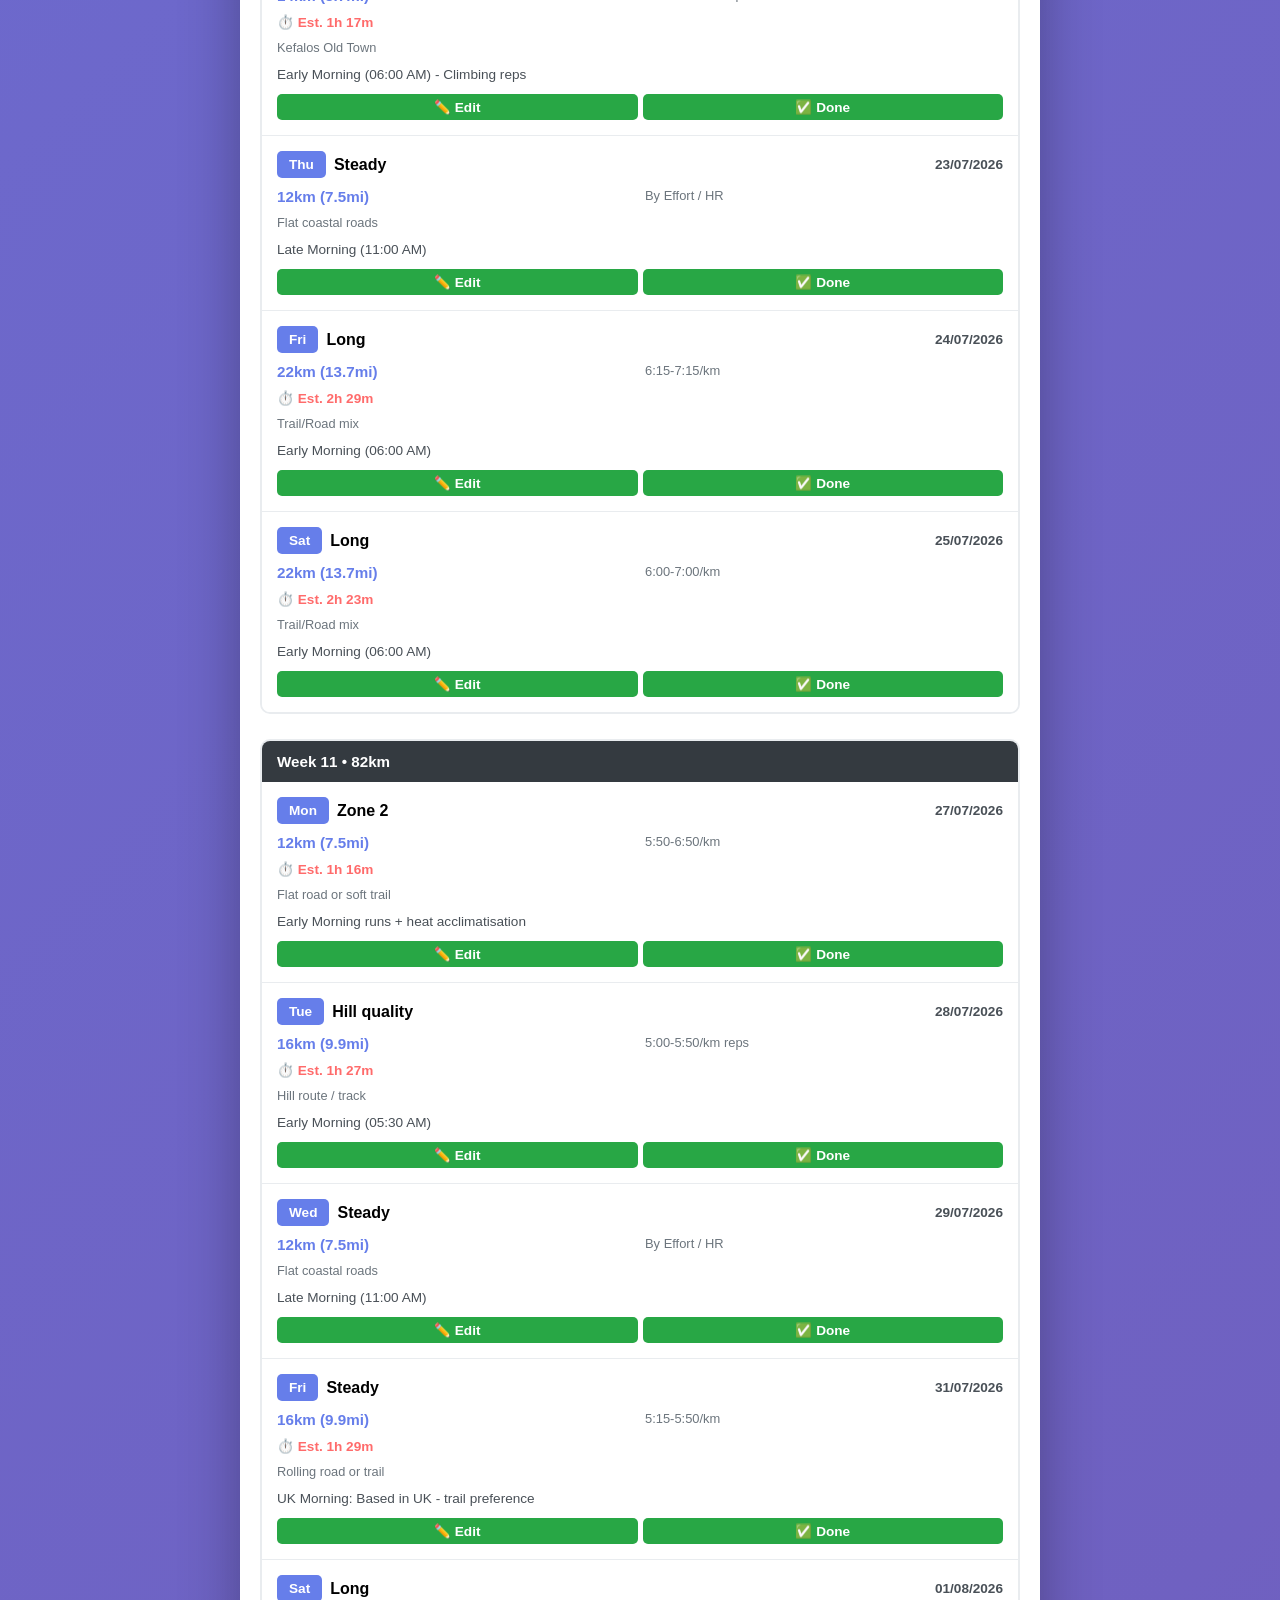
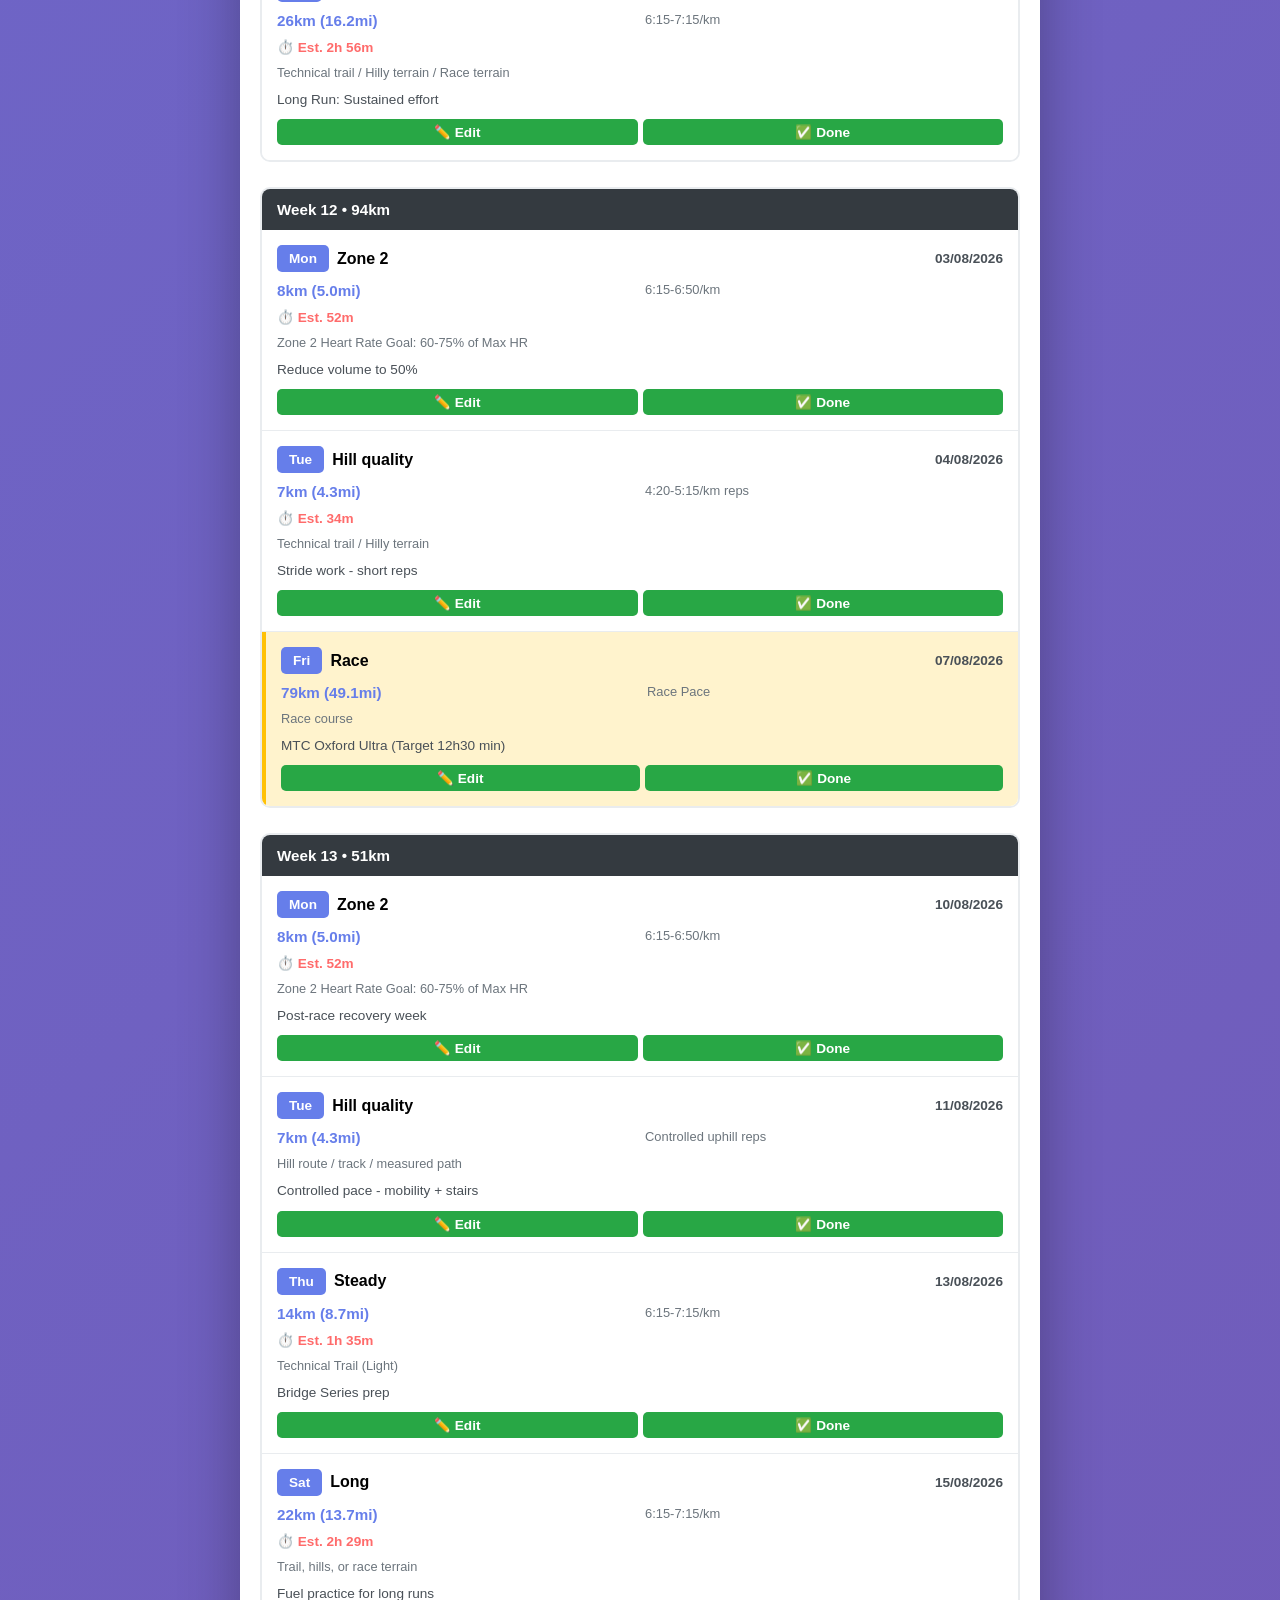
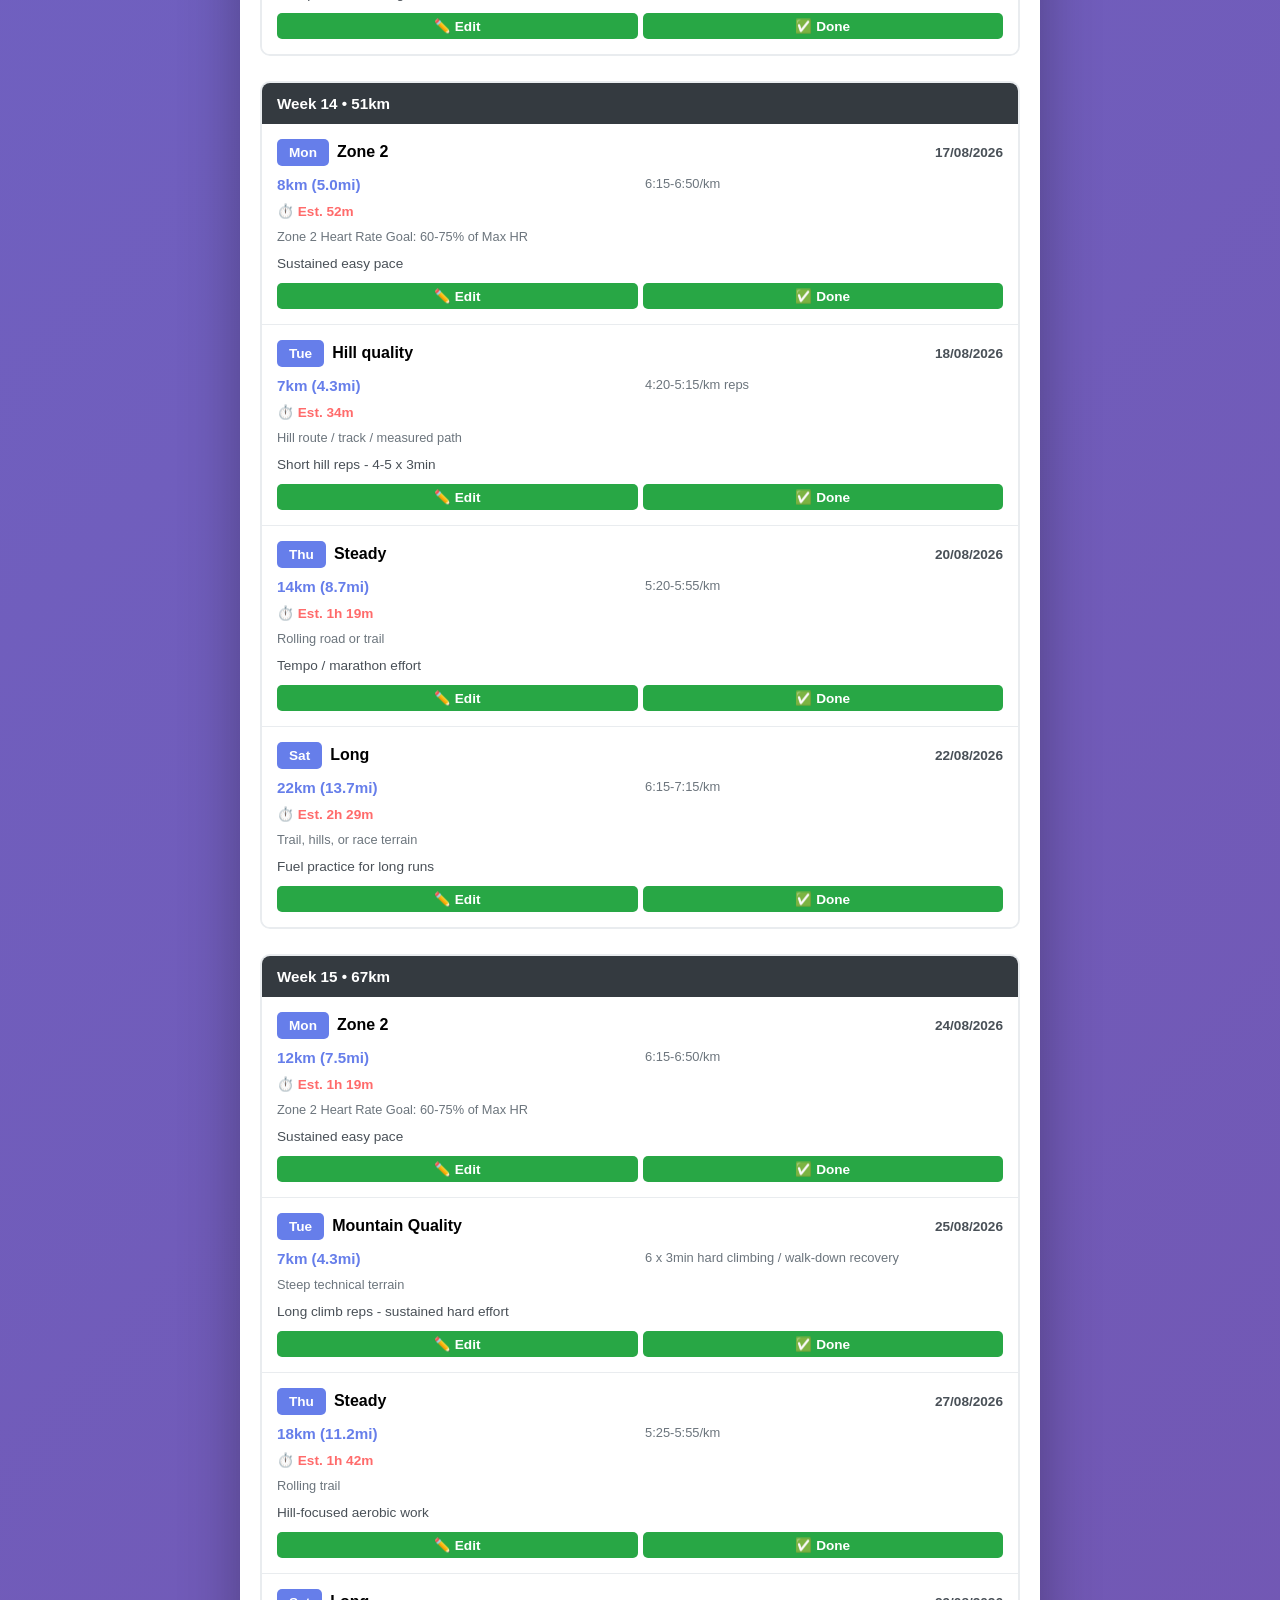
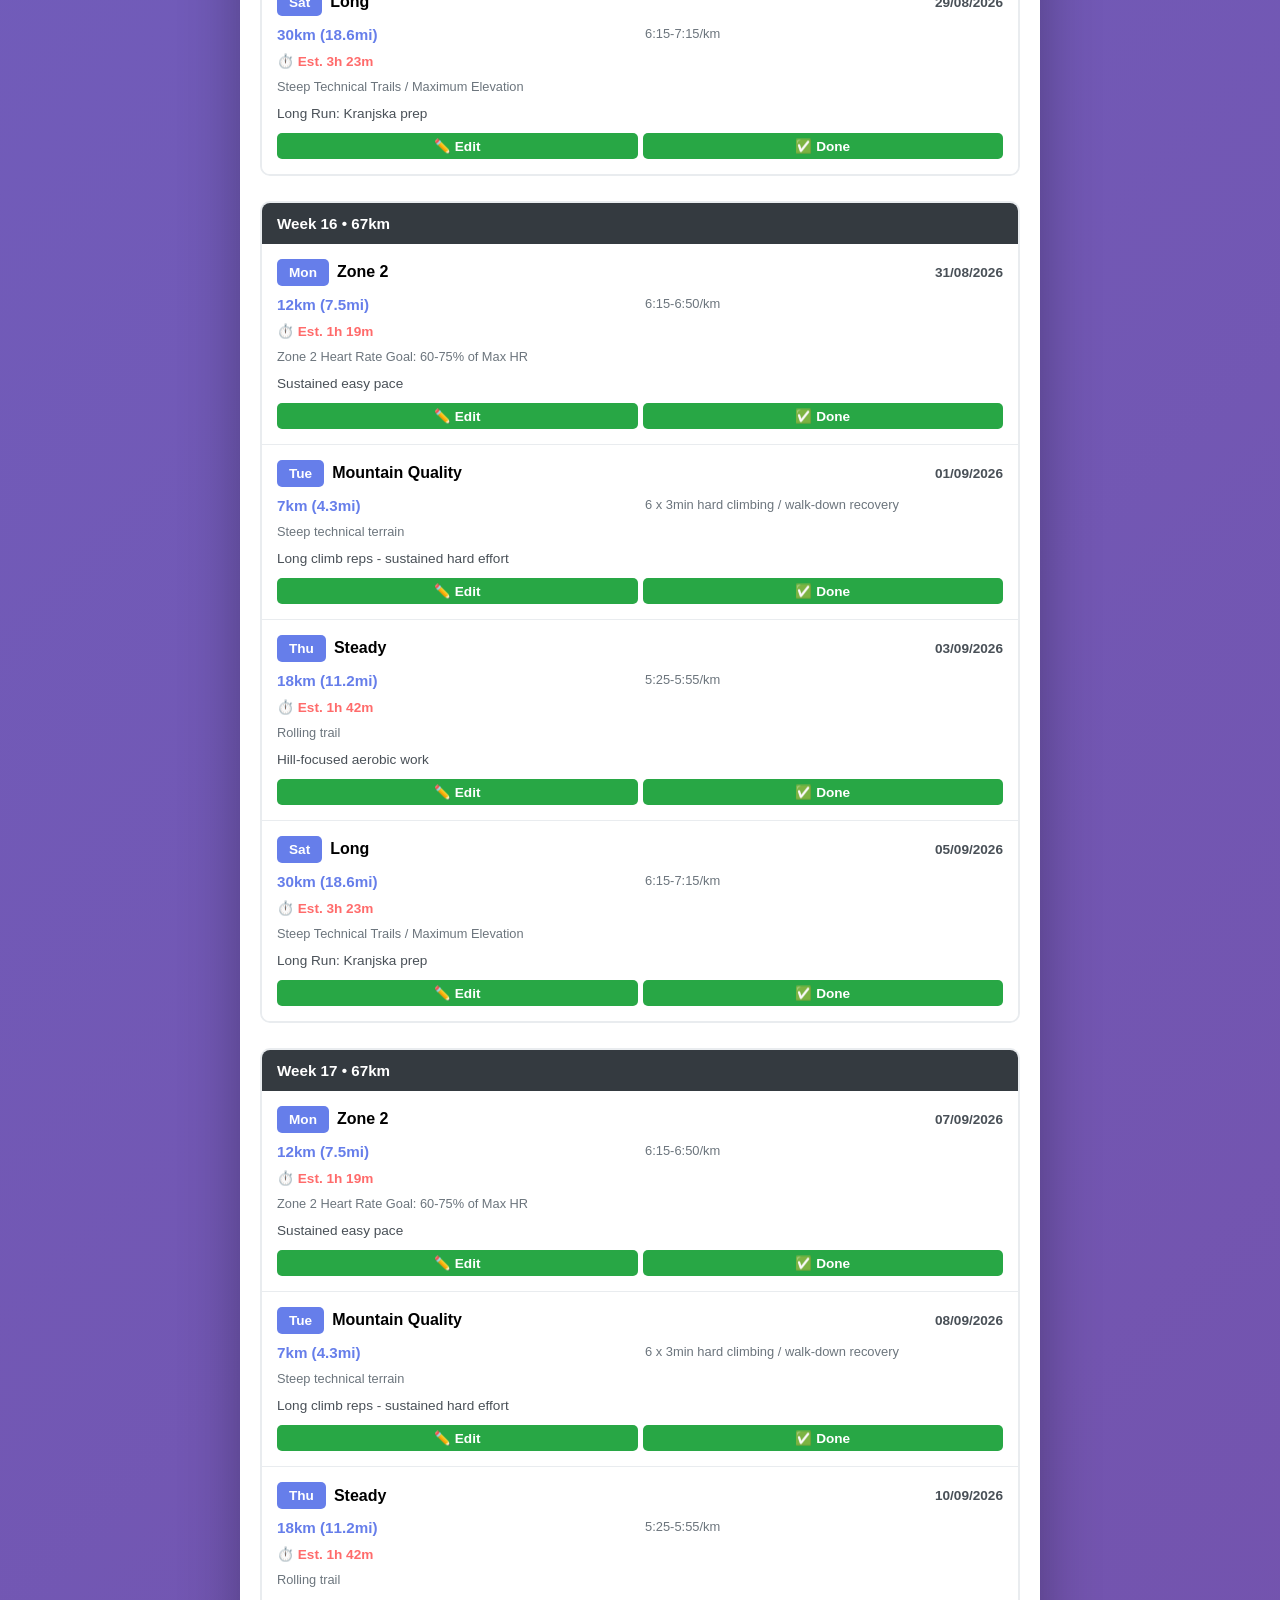
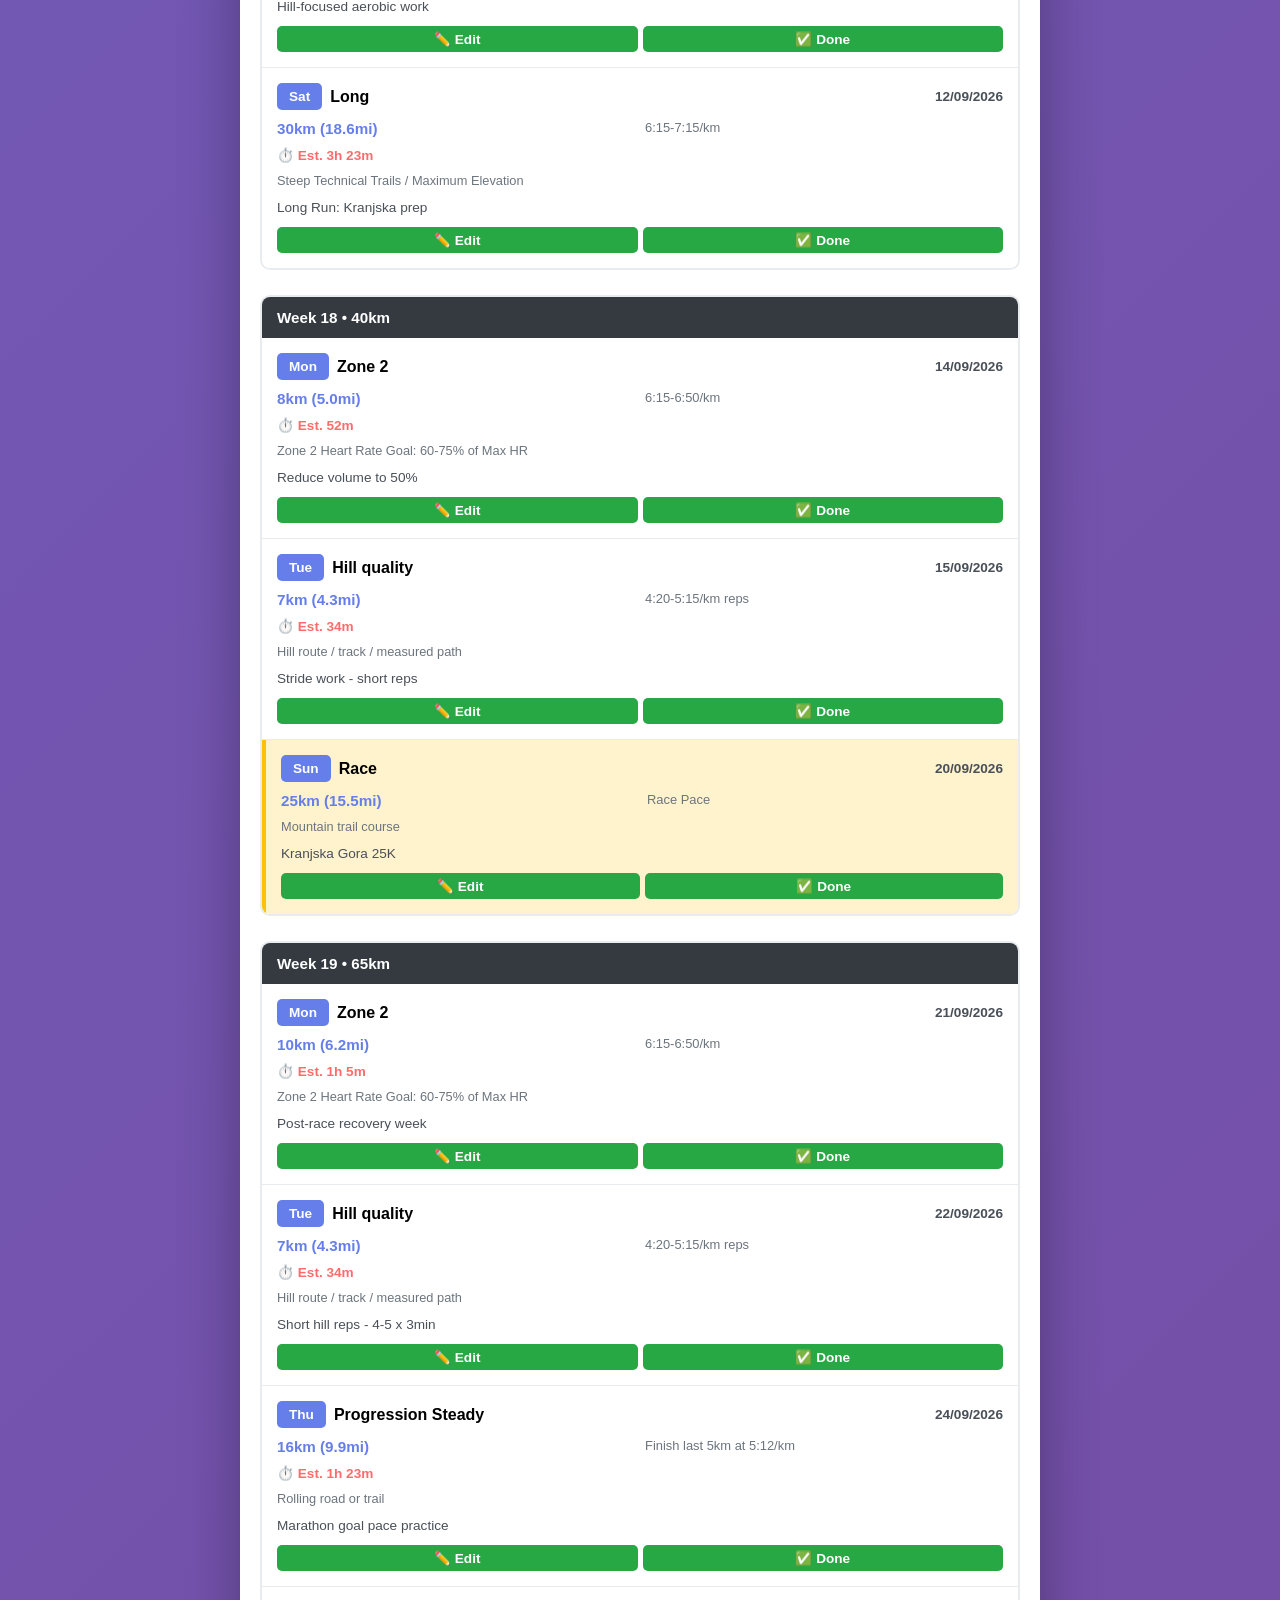
==== commit a6ac1f55: "Update fmt.Println message from 'Hello' to 'Goodbye'" ====
--- a/index.html
+++ b/index.html
@@ -27,35 +27,6 @@
             overflow: hidden;
         }
 
-        .nav-bar {
-            background: #343a40;
-            padding: 10px 20px;
-            display: flex;
-            gap: 15px;
-            justify-content: center;
-            flex-wrap: wrap;
-        }
-
-        .nav-bar a {
-            color: white;
-            text-decoration: none;
-            font-weight: 600;
-            font-size: 0.95em;
-            padding: 8px 15px;
-            border-radius: 5px;
-            transition: all 0.3s;
-            background: #495057;
-        }
-
-        .nav-bar a:hover {
-            background: #667eea;
-            transform: translateY(-2px);
-        }
-
-        .nav-bar a.active {
-            background: #667eea;
-        }
-
         .header {
             background: linear-gradient(135deg, #667eea 0%, #764ba2 100%);
             color: white;
@@ -380,11 +351,6 @@
 </head>
 <body>
     <div class="container">
-        <div class="nav-bar">
-            <a href="index.html" class="active">🏃 Training Plan</a>
-            <a href="fuelling.html">🍜 Fuelling Plan</a>
-        </div>
-
         <div class="header">
             <h1>🏔️ 2026 Ultra Plan (V1.6 Deload)</h1>
             <p style="font-size:0.9em; margin-top:10px;">Oxford Ultra · Kranjska · Bournemouth 50K · Oxford Half</p>
@@ -476,85 +442,85 @@
 
     <script>
         const freshRunsData = [
-            {Week:1,Run:1,Date:"18/05/2026",Days_Since_Surgery:105,Day:"Mon",Phase:"Post-Brighton recovery",Type:"Easy",Distance_km:10,Pace:"6:15-6:50/km",Terrain:"Flat road or soft trail",Notes:[...]
-            {Week:1,Run:2,Date:"22/05/2026",Days_Since_Surgery:110,Day:"Fri",Phase:"Post-Brighton recovery",Type:"Long",Distance_km:22,Pace:"6:15-7:15/km",Terrain:"Trail, hills, or race terrain",[...]
-            {Week:2,Run:3,Date:"25/05/2026",Days_Since_Surgery:112,Day:"Mon",Phase:"Post-Brighton recovery",Type:"Zone 2",Distance_km:10,Pace:"6:15-6:50/km",Terrain:"Zone 2 Heart Rate Goal: 60-75[...]
-            {Week:2,Run:4,Date:"28/05/2026",Days_Since_Surgery:115,Day:"Thu",Phase:"Post-Brighton recovery",Type:"Steady",Distance_km:14,Pace:"5:20-5:55/km",Terrain:"Rolling road or trail",Notes:[...]
-            {Week:2,Run:5,Date:"30/05/2026",Days_Since_Surgery:117,Day:"Sat",Phase:"Post-Brighton recovery",Type:"Long",Distance_km:22,Pace:"6:15-7:15/km",Terrain:"Trail, hills, or race terrain",[...]
-            {Week:3,Run:6,Date:"01/06/2026",Days_Since_Surgery:119,Day:"Mon",Phase:"Base build",Type:"Zone 2",Distance_km:12,Pace:"6:15-6:50/km",Terrain:"Zone 2 Heart Rate Goal: 60-75% of Max HR"[...]
-            {Week:3,Run:7,Date:"02/06/2026",Days_Since_Surgery:120,Day:"Tue",Phase:"Base build",Type:"Hill quality",Distance_km:7,Pace:"5:45-6:45/km reps",Terrain:"Hill route / track / measured p[...]
-            {Week:3,Run:8,Date:"04/06/2026",Days_Since_Surgery:122,Day:"Thu",Phase:"Base build",Type:"Steady",Distance_km:16,Pace:"5:20-5:55/km",Terrain:"Rolling road or trail",Notes:"Hill-focuse[...]
-            {Week:3,Run:9,Date:"06/06/2026",Days_Since_Surgery:124,Day:"Sat",Phase:"Base build",Type:"Long",Distance_km:30,Pace:"6:15-7:15/km",Terrain:"Trail, hills, or race terrain",Notes:"Long [...]
-            {Week:4,Run:10,Date:"08/06/2026",Days_Since_Surgery:126,Day:"Mon",Phase:"Base build",Type:"Zone 2",Distance_km:12,Pace:"6:15-6:50/km",Terrain:"Zone 2 Heart Rate Goal: 60-75% of Max HR[...]
-            {Week:4,Run:11,Date:"09/06/2026",Days_Since_Surgery:127,Day:"Tue",Phase:"Base build",Type:"Hill quality",Distance_km:7,Pace:"5:35-6:35/km reps",Terrain:"Hill route / track / measured [...]
-            {Week:4,Run:12,Date:"11/06/2026",Days_Since_Surgery:129,Day:"Thu",Phase:"Base build",Type:"Steady",Distance_km:16,Pace:"5:20-5:55/km",Terrain:"Rolling road or trail",Notes:"Hill-focus[...]
-            {Week:4,Run:13,Date:"13/06/2026",Days_Since_Surgery:131,Day:"Sat",Phase:"Base build",Type:"Long",Distance_km:33,Pace:"6:15-7:15/km",Terrain:"Trail, hills, or race terrain",Notes:"Long[...]
-            {Week:5,Run:14,Date:"15/06/2026",Days_Since_Surgery:133,Day:"Mon",Phase:"Base build",Type:"Zone 2",Distance_km:12,Pace:"6:15-6:50/km",Terrain:"Zone 2 Heart Rate Goal: 60-75% of Max HR[...]
-            {Week:5,Run:15,Date:"16/06/2026",Days_Since_Surgery:134,Day:"Tue",Phase:"Base build",Type:"Hill quality",Distance_km:7,Pace:"5:25-6:25/km reps",Terrain:"Technical trail / Hilly terrai[...]
-            {Week:5,Run:16,Date:"18/06/2026",Days_Since_Surgery:136,Day:"Thu",Phase:"Base build",Type:"Steady",Distance_km:16,Pace:"5:20-5:55/km",Terrain:"Rolling road or trail",Notes:"Hill-focus[...]
-            {Week:5,Run:17,Date:"20/06/2026",Days_Since_Surgery:138,Day:"Sat",Phase:"Base build",Type:"Long",Distance_km:36,Pace:"6:15-7:15/km",Terrain:"Technical trail / Hilly terrain / Race ter[...]
-            {Week:6,Run:18,Date:"22/06/2026",Days_Since_Surgery:140,Day:"Mon",Phase:"Ultra build",Type:"Zone 2",Distance_km:14,Pace:"6:15-6:50/km",Terrain:"Zone 2 Heart Rate Goal: 60-75% of Max H[...]
-            {Week:6,Run:19,Date:"23/06/2026",Days_Since_Surgery:141,Day:"Tue",Phase:"Ultra build",Type:"Hill quality",Distance_km:7,Pace:"5:20-6:20/km reps",Terrain:"Technical trail / Hilly terra[...]
-            {Week:6,Run:20,Date:"25/06/2026",Days_Since_Surgery:143,Day:"Thu",Phase:"Ultra build",Type:"Steady",Distance_km:20,Pace:"5:20-5:55/km",Terrain:"Rolling road or trail",Notes:"Hill-focu[...]
-            {Week:6,Run:21,Date:"27/06/2026",Days_Since_Surgery:145,Day:"Sat",Phase:"Ultra build",Type:"Long",Distance_km:22,Pace:"6:15-7:15/km",Terrain:"Technical trail / Hilly terrain / Race te[...]
-            {Week:7,Run:22,Date:"29/06/2026",Days_Since_Surgery:147,Day:"Mon",Phase:"Ultra build",Type:"Zone 2",Distance_km:14,Pace:"6:15-6:50/km",Terrain:"Zone 2 Heart Rate Goal: 60-75% of Max H[...]
-            {Week:7,Run:23,Date:"30/06/2026",Days_Since_Surgery:148,Day:"Tue",Phase:"Ultra build",Type:"Hill quality",Distance_km:7,Pace:"5:10-6:10/km reps",Terrain:"Technical trail / Hilly terra[...]
-            {Week:7,Run:24,Date:"02/07/2026",Days_Since_Surgery:150,Day:"Thu",Phase:"Ultra build",Type:"Steady",Distance_km:20,Pace:"5:20-5:55/km",Terrain:"Rolling road or trail",Notes:"Hill-focu[...]
-            {Week:7,Run:25,Date:"04/07/2026",Days_Since_Surgery:152,Day:"Sat",Phase:"Ultra build",Type:"Long",Distance_km:38,Pace:"6:15-7:15/km",Terrain:"Technical trail / Hilly terrain / Race te[...]
-            {Week:8,Run:26,Date:"06/07/2026",Days_Since_Surgery:154,Day:"Mon",Phase:"Ultra build",Type:"Zone 2",Distance_km:14,Pace:"6:15-6:50/km",Terrain:"Zone 2 Heart Rate Goal: 60-75% of Max H[...]
-            {Week:8,Run:27,Date:"07/07/2026",Days_Since_Surgery:155,Day:"Tue",Phase:"Ultra build",Type:"Hill quality",Distance_km:7,Pace:"5:00-6:00/km reps",Terrain:"Technical trail / Hilly terra[...]
-            {Week:8,Run:28,Date:"09/07/2026",Days_Since_Surgery:157,Day:"Thu",Phase:"Ultra build",Type:"Steady",Distance_km:20,Pace:"5:20-5:55/km",Terrain:"Rolling road or trail",Notes:"Hill-focu[...]
-            {Week:8,Run:29,Date:"11/07/2026",Days_Since_Surgery:159,Day:"Sat",Phase:"Ultra build",Type:"Long",Distance_km:40,Pace:"6:15-7:15/km",Terrain:"Technical trail / Hilly terrain / Race te[...]
-            {Week:9,Run:30,Date:"13/07/2026",Days_Since_Surgery:161,Day:"Mon",Phase:"Ultra build",Type:"Zone 2",Distance_km:14,Pace:"6:15-6:50/km",Terrain:"Zone 2 Heart Rate Goal: 60-75% of Max H[...]
-            {Week:9,Run:31,Date:"14/07/2026",Days_Since_Surgery:162,Day:"Tue",Phase:"Ultra build",Type:"Hill quality",Distance_km:7,Pace:"5:00-5:50/km reps",Terrain:"Technical trail / Hilly terra[...]
-            {Week:9,Run:32,Date:"16/07/2026",Days_Since_Surgery:164,Day:"Thu",Phase:"Ultra build",Type:"Steady",Distance_km:20,Pace:"5:20-5:55/km",Terrain:"Rolling road or trail",Notes:"Hill-focu[...]
-            {Week:9,Run:33,Date:"18/07/2026",Days_Since_Surgery:166,Day:"Sat",Phase:"Ultra build",Type:"Long",Distance_km:24,Pace:"6:15-7:15/km",Terrain:"Technical trail / Hilly terrain / Race te[...]
-            {Week:10,Run:34,Date:"20/07/2026",Days_Since_Surgery:168,Day:"Mon",Phase:"Peak ultra",Type:"Zone 2",Distance_km:12,Pace:"6:15-6:50/km",Terrain:"Flat road or soft trail",Notes:"Recover[...]
-            {Week:10,Run:35,Date:"22/07/2026",Days_Since_Surgery:170,Day:"Wed",Phase:"Peak ultra",Type:"Hill quality",Distance_km:14,Pace:"5:00-6:00/km reps",Terrain:"Kefalos Old Town",Notes:"Ear[...]
-            {Week:10,Run:36,Date:"23/07/2026",Days_Since_Surgery:171,Day:"Thu",Phase:"Peak ultra",Type:"Steady",Distance_km:12,Pace:"By Effort / HR",Terrain:"Flat coastal roads",Notes:"Late Morni[...]
-            {Week:10,Run:37,Date:"24/07/2026",Days_Since_Surgery:172,Day:"Fri",Phase:"Peak ultra",Type:"Long",Distance_km:22,Pace:"6:15-7:15/km",Terrain:"Trail/Road mix",Notes:"Early Morning (06:[...]
-            {Week:10,Run:38,Date:"25/07/2026",Days_Since_Surgery:173,Day:"Sat",Phase:"Peak ultra",Type:"Long",Distance_km:22,Pace:"6:00-7:00/km",Terrain:"Trail/Road mix",Notes:"Early Morning (06:[...]
-            {Week:11,Run:39,Date:"27/07/2026",Days_Since_Surgery:175,Day:"Mon",Phase:"Peak ultra",Type:"Zone 2",Distance_km:12,Pace:"5:50-6:50/km",Terrain:"Flat road or soft trail",Notes:"Early M[...]
-            {Week:11,Run:40,Date:"28/07/2026",Days_Since_Surgery:176,Day:"Tue",Phase:"Peak ultra",Type:"Hill quality",Distance_km:16,Pace:"5:00-5:50/km reps",Terrain:"Hill route / track",Notes:"E[...]
-            {Week:11,Run:41,Date:"29/07/2026",Days_Since_Surgery:177,Day:"Wed",Phase:"Peak ultra",Type:"Steady",Distance_km:12,Pace:"By Effort / HR",Terrain:"Flat coastal roads",Notes:"Late Morni[...]
-            {Week:11,Run:42,Date:"31/07/2026",Days_Since_Surgery:179,Day:"Fri",Phase:"Peak ultra",Type:"Steady",Distance_km:16,Pace:"5:15-5:50/km",Terrain:"Rolling road or trail",Notes:"UK Mornin[...]
-            {Week:11,Run:43,Date:"01/08/2026",Days_Since_Surgery:180,Day:"Sat",Phase:"Peak ultra",Type:"Long",Distance_km:26,Pace:"6:15-7:15/km",Terrain:"Technical trail / Hilly terrain / Race te[...]
-            {Week:12,Run:44,Date:"03/08/2026",Days_Since_Surgery:182,Day:"Mon",Phase:"Oxford Ultra race week",Type:"Zone 2",Distance_km:8,Pace:"6:15-6:50/km",Terrain:"Zone 2 Heart Rate Goal: 60-7[...]
-            {Week:12,Run:45,Date:"04/08/2026",Days_Since_Surgery:183,Day:"Tue",Phase:"Oxford Ultra race week",Type:"Hill quality",Distance_km:7,Pace:"4:20-5:15/km reps",Terrain:"Technical trail /[...]
-            {Week:12,Run:46,Date:"07/08/2026",Days_Since_Surgery:186,Day:"Fri",Phase:"Oxford Ultra Race",Type:"Race",Distance_km:79,Pace:"Race Pace",Terrain:"Race course",Notes:"MTC Oxford Ultra [...]
-            {Week:13,Run:47,Date:"10/08/2026",Days_Since_Surgery:189,Day:"Mon",Phase:"Recovery/reset",Type:"Zone 2",Distance_km:8,Pace:"6:15-6:50/km",Terrain:"Zone 2 Heart Rate Goal: 60-75% of Ma[...]
-            {Week:13,Run:48,Date:"11/08/2026",Days_Since_Surgery:190,Day:"Tue",Phase:"Recovery/reset",Type:"Hill quality",Distance_km:7,Pace:"Controlled uphill reps",Terrain:"Hill route / track /[...]
-            {Week:13,Run:49,Date:"13/08/2026",Days_Since_Surgery:192,Day:"Thu",Phase:"Recovery/reset",Type:"Steady",Distance_km:14,Pace:"6:15-7:15/km",Terrain:"Technical Trail (Light)",Notes:"Bri[...]
-            {Week:13,Run:50,Date:"15/08/2026",Days_Since_Surgery:194,Day:"Sat",Phase:"Recovery/reset",Type:"Long",Distance_km:22,Pace:"6:15-7:15/km",Terrain:"Trail, hills, or race terrain",Notes:[...]
-            {Week:14,Run:51,Date:"17/08/2026",Days_Since_Surgery:196,Day:"Mon",Phase:"Recovery/reset",Type:"Zone 2",Distance_km:8,Pace:"6:15-6:50/km",Terrain:"Zone 2 Heart Rate Goal: 60-75% of Ma[...]
-            {Week:14,Run:52,Date:"18/08/2026",Days_Since_Surgery:197,Day:"Tue",Phase:"Recovery/reset",Type:"Hill quality",Distance_km:7,Pace:"4:20-5:15/km reps",Terrain:"Hill route / track / meas[...]
-            {Week:14,Run:53,Date:"20/08/2026",Days_Since_Surgery:199,Day:"Thu",Phase:"Recovery/reset",Type:"Steady",Distance_km:14,Pace:"5:20-5:55/km",Terrain:"Rolling road or trail",Notes:"Tempo[...]
-            {Week:14,Run:54,Date:"22/08/2026",Days_Since_Surgery:201,Day:"Sat",Phase:"Recovery/reset",Type:"Long",Distance_km:22,Pace:"6:15-7:15/km",Terrain:"Trail, hills, or race terrain",Notes:[...]
-            {Week:15,Run:55,Date:"24/08/2026",Days_Since_Surgery:203,Day:"Mon",Phase:"Trail speed build",Type:"Zone 2",Distance_km:12,Pace:"6:15-6:50/km",Terrain:"Zone 2 Heart Rate Goal: 60-75% o[...]
-            {Week:15,Run:56,Date:"25/08/2026",Days_Since_Surgery:204,Day:"Tue",Phase:"Trail speed build",Type:"Mountain Quality",Distance_km:7,Pace:"6 x 3min hard climbing / walk-down recovery",T[...]
-            {Week:15,Run:57,Date:"27/08/2026",Days_Since_Surgery:206,Day:"Thu",Phase:"Trail speed build",Type:"Steady",Distance_km:18,Pace:"5:25-5:55/km",Terrain:"Rolling trail",Notes:"Hill-focus[...]
-            {Week:15,Run:58,Date:"29/08/2026",Days_Since_Surgery:208,Day:"Sat",Phase:"Trail speed build",Type:"Long",Distance_km:30,Pace:"6:15-7:15/km",Terrain:"Steep Technical Trails / Maximum E[...]
-            {Week:16,Run:59,Date:"31/08/2026",Days_Since_Surgery:210,Day:"Mon",Phase:"Trail speed build",Type:"Zone 2",Distance_km:12,Pace:"6:15-6:50/km",Terrain:"Zone 2 Heart Rate Goal: 60-75% o[...]
-            {Week:16,Run:60,Date:"01/09/2026",Days_Since_Surgery:211,Day:"Tue",Phase:"Trail speed build",Type:"Mountain Quality",Distance_km:7,Pace:"6 x 3min hard climbing / walk-down recovery",T[...]
-            {Week:16,Run:61,Date:"03/09/2026",Days_Since_Surgery:213,Day:"Thu",Phase:"Trail speed build",Type:"Steady",Distance_km:18,Pace:"5:25-5:55/km",Terrain:"Rolling trail",Notes:"Hill-focus[...]
-            {Week:16,Run:62,Date:"05/09/2026",Days_Since_Surgery:215,Day:"Sat",Phase:"Trail speed build",Type:"Long",Distance_km:30,Pace:"6:15-7:15/km",Terrain:"Steep Technical Trails / Maximum E[...]
-            {Week:17,Run:63,Date:"07/09/2026",Days_Since_Surgery:217,Day:"Mon",Phase:"Trail speed build",Type:"Zone 2",Distance_km:12,Pace:"6:15-6:50/km",Terrain:"Zone 2 Heart Rate Goal: 60-75% o[...]
-            {Week:17,Run:64,Date:"08/09/2026",Days_Since_Surgery:218,Day:"Tue",Phase:"Trail speed build",Type:"Mountain Quality",Distance_km:7,Pace:"6 x 3min hard climbing / walk-down recovery",T[...]
-            {Week:17,Run:65,Date:"10/09/2026",Days_Since_Surgery:220,Day:"Thu",Phase:"Trail speed build",Type:"Steady",Distance_km:18,Pace:"5:25-5:55/km",Terrain:"Rolling trail",Notes:"Hill-focus[...]
-            {Week:17,Run:66,Date:"12/09/2026",Days_Since_Surgery:222,Day:"Sat",Phase:"Trail speed build",Type:"Long",Distance_km:30,Pace:"6:15-7:15/km",Terrain:"Steep Technical Trails / Maximum E[...]
-            {Week:18,Run:67,Date:"14/09/2026",Days_Since_Surgery:224,Day:"Mon",Phase:"Kranjska taper/race week",Type:"Zone 2",Distance_km:8,Pace:"6:15-6:50/km",Terrain:"Zone 2 Heart Rate Goal: 60[...]
-            {Week:18,Run:68,Date:"15/09/2026",Days_Since_Surgery:225,Day:"Tue",Phase:"Kranjska taper/race week",Type:"Hill quality",Distance_km:7,Pace:"4:20-5:15/km reps",Terrain:"Hill route / tr[...]
-            {Week:18,Run:69,Date:"20/09/2026",Days_Since_Surgery:230,Day:"Sun",Phase:"Kranjska Race",Type:"Race",Distance_km:25,Pace:"Race Pace",Terrain:"Mountain trail course",Notes:"Kranjska Go[...]
-            {Week:19,Run:70,Date:"21/09/2026",Days_Since_Surgery:231,Day:"Mon",Phase:"Bournemouth build/taper",Type:"Zone 2",Distance_km:10,Pace:"6:15-6:50/km",Terrain:"Zone 2 Heart Rate Goal: 60[...]
-            {Week:19,Run:71,Date:"22/09/2026",Days_Since_Surgery:232,Day:"Tue",Phase:"Bournemouth build/taper",Type:"Hill quality",Distance_km:7,Pace:"4:20-5:15/km reps",Terrain:"Hill route / tra[...]
-            {Week:19,Run:72,Date:"24/09/2026",Days_Since_Surgery:234,Day:"Thu",Phase:"Bournemouth build/taper",Type:"Progression Steady",Distance_km:16,Pace:"Finish last 5km at 5:12/km",Terrain:"[...]
-            {Week:19,Run:73,Date:"26/09/2026",Days_Since_Surgery:236,Day:"Sat",Phase:"Bournemouth build/taper",Type:"Long",Distance_km:32,Pace:"6:15-7:15/km",Terrain:"Trail, hills, or race terrai[...]
-            {Week:20,Run:74,Date:"28/09/2026",Days_Since_Surgery:238,Day:"Mon",Phase:"Bournemouth build/taper",Type:"Zone 2",Distance_km:10,Pace:"6:15-6:50/km",Terrain:"Zone 2 Heart Rate Goal: 60[...]
-            {Week:20,Run:75,Date:"29/09/2026",Days_Since_Surgery:239,Day:"Tue",Phase:"Bournemouth build/taper",Type:"Hill quality",Distance_km:7,Pace:"4:20-5:15/km reps",Terrain:"Hill route / tra[...]
-            {Week:20,Run:76,Date:"03/10/2026",Days_Since_Surgery:243,Day:"Sat",Phase:"Bournemouth Race",Type:"Race",Distance_km:50,Pace:"Aim 6h moving / 11h incl breaks",Terrain:"Coastal ultra co[...]
-            {Week:21,Run:77,Date:"05/10/2026",Days_Since_Surgery:245,Day:"Mon",Phase:"Half taper",Type:"Zone 2",Distance_km:8,Pace:"6:15-6:50/km",Terrain:"Zone 2 Heart Rate Goal: 60-75% of Max HR[...]
-            {Week:21,Run:78,Date:"06/10/2026",Days_Since_Surgery:246,Day:"Tue",Phase:"Half taper",Type:"Speed Quality",Distance_km:7,Pace:"4 x 2km @ 5:12/km w/ 2 min recovery",Terrain:"Flat Road [...]
-            {Week:21,Run:79,Date:"11/10/2026",Days_Since_Surgery:251,Day:"Sun",Phase:"Half taper",Type:"Race",Distance_km:21.1,Pace:"5:12/km",Terrain:"Road half marathon course",Notes:"Oxford Hal[...]
+            {Week:1,Run:1,Date:"18/05/2026",Days_Since_Surgery:105,Day:"Mon",Phase:"Post-Brighton recovery",Type:"Easy",Distance_km:10,Pace:"6:15-6:50/km",Terrain:"Flat road or soft trail",Notes:"Recovery + mobility"},
+            {Week:1,Run:2,Date:"22/05/2026",Days_Since_Surgery:110,Day:"Fri",Phase:"Post-Brighton recovery",Type:"Long",Distance_km:22,Pace:"6:15-7:15/km",Terrain:"Trail, hills, or race terrain",Notes:"Long Run: Feel free to walk hills"},
+            {Week:2,Run:3,Date:"25/05/2026",Days_Since_Surgery:112,Day:"Mon",Phase:"Post-Brighton recovery",Type:"Zone 2",Distance_km:10,Pace:"6:15-6:50/km",Terrain:"Zone 2 Heart Rate Goal: 60-75% of Max HR",Notes:"Easy conversational pace"},
+            {Week:2,Run:4,Date:"28/05/2026",Days_Since_Surgery:115,Day:"Thu",Phase:"Post-Brighton recovery",Type:"Steady",Distance_km:14,Pace:"5:20-5:55/km",Terrain:"Rolling road or trail",Notes:"Tempo / marathon effort"},
+            {Week:2,Run:5,Date:"30/05/2026",Days_Since_Surgery:117,Day:"Sat",Phase:"Post-Brighton recovery",Type:"Long",Distance_km:22,Pace:"6:15-7:15/km",Terrain:"Trail, hills, or race terrain",Notes:"Long Run: Feel free to walk hills"},
+            {Week:3,Run:6,Date:"01/06/2026",Days_Since_Surgery:119,Day:"Mon",Phase:"Base build",Type:"Zone 2",Distance_km:12,Pace:"6:15-6:50/km",Terrain:"Zone 2 Heart Rate Goal: 60-75% of Max HR",Notes:"Easy conversational pace"},
+            {Week:3,Run:7,Date:"02/06/2026",Days_Since_Surgery:120,Day:"Tue",Phase:"Base build",Type:"Hill quality",Distance_km:7,Pace:"5:45-6:45/km reps",Terrain:"Hill route / track / measured path",Notes:"6 x 3min hills w/ 2min walk recovery"},
+            {Week:3,Run:8,Date:"04/06/2026",Days_Since_Surgery:122,Day:"Thu",Phase:"Base build",Type:"Steady",Distance_km:16,Pace:"5:20-5:55/km",Terrain:"Rolling road or trail",Notes:"Hill-focused aerobic work"},
+            {Week:3,Run:9,Date:"06/06/2026",Days_Since_Surgery:124,Day:"Sat",Phase:"Base build",Type:"Long",Distance_km:30,Pace:"6:15-7:15/km",Terrain:"Trail, hills, or race terrain",Notes:"Long Run: Sustained effort"},
+            {Week:4,Run:10,Date:"08/06/2026",Days_Since_Surgery:126,Day:"Mon",Phase:"Base build",Type:"Zone 2",Distance_km:12,Pace:"6:15-6:50/km",Terrain:"Zone 2 Heart Rate Goal: 60-75% of Max HR",Notes:"Easy conversational pace"},
+            {Week:4,Run:11,Date:"09/06/2026",Days_Since_Surgery:127,Day:"Tue",Phase:"Base build",Type:"Hill quality",Distance_km:7,Pace:"5:35-6:35/km reps",Terrain:"Hill route / track / measured path",Notes:"6 x 3min climbing reps w/ walk recovery"},
+            {Week:4,Run:12,Date:"11/06/2026",Days_Since_Surgery:129,Day:"Thu",Phase:"Base build",Type:"Steady",Distance_km:16,Pace:"5:20-5:55/km",Terrain:"Rolling road or trail",Notes:"Hill-focused aerobic work"},
+            {Week:4,Run:13,Date:"13/06/2026",Days_Since_Surgery:131,Day:"Sat",Phase:"Base build",Type:"Long",Distance_km:33,Pace:"6:15-7:15/km",Terrain:"Trail, hills, or race terrain",Notes:"Long Run: Progressive effort"},
+            {Week:5,Run:14,Date:"15/06/2026",Days_Since_Surgery:133,Day:"Mon",Phase:"Base build",Type:"Zone 2",Distance_km:12,Pace:"6:15-6:50/km",Terrain:"Zone 2 Heart Rate Goal: 60-75% of Max HR",Notes:"Easy conversational pace"},
+            {Week:5,Run:15,Date:"16/06/2026",Days_Since_Surgery:134,Day:"Tue",Phase:"Base build",Type:"Hill quality",Distance_km:7,Pace:"5:25-6:25/km reps",Terrain:"Technical trail / Hilly terrain",Notes:"6 x 3min technical climbing"},
+            {Week:5,Run:16,Date:"18/06/2026",Days_Since_Surgery:136,Day:"Thu",Phase:"Base build",Type:"Steady",Distance_km:16,Pace:"5:20-5:55/km",Terrain:"Rolling road or trail",Notes:"Hill-focused aerobic work"},
+            {Week:5,Run:17,Date:"20/06/2026",Days_Since_Surgery:138,Day:"Sat",Phase:"Base build",Type:"Long",Distance_km:36,Pace:"6:15-7:15/km",Terrain:"Technical trail / Hilly terrain / Race terrain",Notes:"Long Run: Sustained effort"},
+            {Week:6,Run:18,Date:"22/06/2026",Days_Since_Surgery:140,Day:"Mon",Phase:"Ultra build",Type:"Zone 2",Distance_km:14,Pace:"6:15-6:50/km",Terrain:"Zone 2 Heart Rate Goal: 60-75% of Max HR",Notes:"Easy conversational pace"},
+            {Week:6,Run:19,Date:"23/06/2026",Days_Since_Surgery:141,Day:"Tue",Phase:"Ultra build",Type:"Hill quality",Distance_km:7,Pace:"5:20-6:20/km reps",Terrain:"Technical trail / Hilly terrain",Notes:"6 x 3min technical climbing"},
+            {Week:6,Run:20,Date:"25/06/2026",Days_Since_Surgery:143,Day:"Thu",Phase:"Ultra build",Type:"Steady",Distance_km:20,Pace:"5:20-5:55/km",Terrain:"Rolling road or trail",Notes:"Hill-focused aerobic work"},
+            {Week:6,Run:21,Date:"27/06/2026",Days_Since_Surgery:145,Day:"Sat",Phase:"Ultra build",Type:"Long",Distance_km:22,Pace:"6:15-7:15/km",Terrain:"Technical trail / Hilly terrain / Race terrain",Notes:"Long Run: Sustained effort"},
+            {Week:7,Run:22,Date:"29/06/2026",Days_Since_Surgery:147,Day:"Mon",Phase:"Ultra build",Type:"Zone 2",Distance_km:14,Pace:"6:15-6:50/km",Terrain:"Zone 2 Heart Rate Goal: 60-75% of Max HR",Notes:"Easy conversational pace"},
+            {Week:7,Run:23,Date:"30/06/2026",Days_Since_Surgery:148,Day:"Tue",Phase:"Ultra build",Type:"Hill quality",Distance_km:7,Pace:"5:10-6:10/km reps",Terrain:"Technical trail / Hilly terrain",Notes:"6 x 3min technical climbing"},
+            {Week:7,Run:24,Date:"02/07/2026",Days_Since_Surgery:150,Day:"Thu",Phase:"Ultra build",Type:"Steady",Distance_km:20,Pace:"5:20-5:55/km",Terrain:"Rolling road or trail",Notes:"Hill-focused aerobic work"},
+            {Week:7,Run:25,Date:"04/07/2026",Days_Since_Surgery:152,Day:"Sat",Phase:"Ultra build",Type:"Long",Distance_km:38,Pace:"6:15-7:15/km",Terrain:"Technical trail / Hilly terrain / Race terrain",Notes:"Long Run: Sustained effort"},
+            {Week:8,Run:26,Date:"06/07/2026",Days_Since_Surgery:154,Day:"Mon",Phase:"Ultra build",Type:"Zone 2",Distance_km:14,Pace:"6:15-6:50/km",Terrain:"Zone 2 Heart Rate Goal: 60-75% of Max HR",Notes:"Easy conversational pace"},
+            {Week:8,Run:27,Date:"07/07/2026",Days_Since_Surgery:155,Day:"Tue",Phase:"Ultra build",Type:"Hill quality",Distance_km:7,Pace:"5:00-6:00/km reps",Terrain:"Technical trail / Hilly terrain",Notes:"6 x 3min technical climbing"},
+            {Week:8,Run:28,Date:"09/07/2026",Days_Since_Surgery:157,Day:"Thu",Phase:"Ultra build",Type:"Steady",Distance_km:20,Pace:"5:20-5:55/km",Terrain:"Rolling road or trail",Notes:"Hill-focused aerobic work"},
+            {Week:8,Run:29,Date:"11/07/2026",Days_Since_Surgery:159,Day:"Sat",Phase:"Ultra build",Type:"Long",Distance_km:40,Pace:"6:15-7:15/km",Terrain:"Technical trail / Hilly terrain / Race terrain",Notes:"Long Run: Sustained effort"},
+            {Week:9,Run:30,Date:"13/07/2026",Days_Since_Surgery:161,Day:"Mon",Phase:"Ultra build",Type:"Zone 2",Distance_km:14,Pace:"6:15-6:50/km",Terrain:"Zone 2 Heart Rate Goal: 60-75% of Max HR",Notes:"Easy conversational pace"},
+            {Week:9,Run:31,Date:"14/07/2026",Days_Since_Surgery:162,Day:"Tue",Phase:"Ultra build",Type:"Hill quality",Distance_km:7,Pace:"5:00-5:50/km reps",Terrain:"Technical trail / Hilly terrain",Notes:"6 x 3min technical climbing"},
+            {Week:9,Run:32,Date:"16/07/2026",Days_Since_Surgery:164,Day:"Thu",Phase:"Ultra build",Type:"Steady",Distance_km:20,Pace:"5:20-5:55/km",Terrain:"Rolling road or trail",Notes:"Hill-focused aerobic work"},
+            {Week:9,Run:33,Date:"18/07/2026",Days_Since_Surgery:166,Day:"Sat",Phase:"Ultra build",Type:"Long",Distance_km:24,Pace:"6:15-7:15/km",Terrain:"Technical trail / Hilly terrain / Race terrain",Notes:"Long Run: Moderate effort"},
+            {Week:10,Run:34,Date:"20/07/2026",Days_Since_Surgery:168,Day:"Mon",Phase:"Peak ultra",Type:"Zone 2",Distance_km:12,Pace:"6:15-6:50/km",Terrain:"Flat road or soft trail",Notes:"Recovery + mobility"},
+            {Week:10,Run:35,Date:"22/07/2026",Days_Since_Surgery:170,Day:"Wed",Phase:"Peak ultra",Type:"Hill quality",Distance_km:14,Pace:"5:00-6:00/km reps",Terrain:"Kefalos Old Town",Notes:"Early Morning (06:00 AM) - Climbing reps"},
+            {Week:10,Run:36,Date:"23/07/2026",Days_Since_Surgery:171,Day:"Thu",Phase:"Peak ultra",Type:"Steady",Distance_km:12,Pace:"By Effort / HR",Terrain:"Flat coastal roads",Notes:"Late Morning (11:00 AM)"},
+            {Week:10,Run:37,Date:"24/07/2026",Days_Since_Surgery:172,Day:"Fri",Phase:"Peak ultra",Type:"Long",Distance_km:22,Pace:"6:15-7:15/km",Terrain:"Trail/Road mix",Notes:"Early Morning (06:00 AM)"},
+            {Week:10,Run:38,Date:"25/07/2026",Days_Since_Surgery:173,Day:"Sat",Phase:"Peak ultra",Type:"Long",Distance_km:22,Pace:"6:00-7:00/km",Terrain:"Trail/Road mix",Notes:"Early Morning (06:00 AM)"},
+            {Week:11,Run:39,Date:"27/07/2026",Days_Since_Surgery:175,Day:"Mon",Phase:"Peak ultra",Type:"Zone 2",Distance_km:12,Pace:"5:50-6:50/km",Terrain:"Flat road or soft trail",Notes:"Early Morning runs + heat acclimatisation"},
+            {Week:11,Run:40,Date:"28/07/2026",Days_Since_Surgery:176,Day:"Tue",Phase:"Peak ultra",Type:"Hill quality",Distance_km:16,Pace:"5:00-5:50/km reps",Terrain:"Hill route / track",Notes:"Early Morning (05:30 AM)"},
+            {Week:11,Run:41,Date:"29/07/2026",Days_Since_Surgery:177,Day:"Wed",Phase:"Peak ultra",Type:"Steady",Distance_km:12,Pace:"By Effort / HR",Terrain:"Flat coastal roads",Notes:"Late Morning (11:00 AM)"},
+            {Week:11,Run:42,Date:"31/07/2026",Days_Since_Surgery:179,Day:"Fri",Phase:"Peak ultra",Type:"Steady",Distance_km:16,Pace:"5:15-5:50/km",Terrain:"Rolling road or trail",Notes:"UK Morning: Based in UK - trail preference"},
+            {Week:11,Run:43,Date:"01/08/2026",Days_Since_Surgery:180,Day:"Sat",Phase:"Peak ultra",Type:"Long",Distance_km:26,Pace:"6:15-7:15/km",Terrain:"Technical trail / Hilly terrain / Race terrain",Notes:"Long Run: Sustained effort"},
+            {Week:12,Run:44,Date:"03/08/2026",Days_Since_Surgery:182,Day:"Mon",Phase:"Oxford Ultra race week",Type:"Zone 2",Distance_km:8,Pace:"6:15-6:50/km",Terrain:"Zone 2 Heart Rate Goal: 60-75% of Max HR",Notes:"Reduce volume to 50%"},
+            {Week:12,Run:45,Date:"04/08/2026",Days_Since_Surgery:183,Day:"Tue",Phase:"Oxford Ultra race week",Type:"Hill quality",Distance_km:7,Pace:"4:20-5:15/km reps",Terrain:"Technical trail / Hilly terrain",Notes:"Stride work - short reps"},
+            {Week:12,Run:46,Date:"07/08/2026",Days_Since_Surgery:186,Day:"Fri",Phase:"Oxford Ultra Race",Type:"Race",Distance_km:79,Pace:"Race Pace",Terrain:"Race course",Notes:"MTC Oxford Ultra (Target 12h30 min)"},
+            {Week:13,Run:47,Date:"10/08/2026",Days_Since_Surgery:189,Day:"Mon",Phase:"Recovery/reset",Type:"Zone 2",Distance_km:8,Pace:"6:15-6:50/km",Terrain:"Zone 2 Heart Rate Goal: 60-75% of Max HR",Notes:"Post-race recovery week"},
+            {Week:13,Run:48,Date:"11/08/2026",Days_Since_Surgery:190,Day:"Tue",Phase:"Recovery/reset",Type:"Hill quality",Distance_km:7,Pace:"Controlled uphill reps",Terrain:"Hill route / track / measured path",Notes:"Controlled pace - mobility + stairs"},
+            {Week:13,Run:49,Date:"13/08/2026",Days_Since_Surgery:192,Day:"Thu",Phase:"Recovery/reset",Type:"Steady",Distance_km:14,Pace:"6:15-7:15/km",Terrain:"Technical Trail (Light)",Notes:"Bridge Series prep"},
+            {Week:13,Run:50,Date:"15/08/2026",Days_Since_Surgery:194,Day:"Sat",Phase:"Recovery/reset",Type:"Long",Distance_km:22,Pace:"6:15-7:15/km",Terrain:"Trail, hills, or race terrain",Notes:"Fuel practice for long runs"},
+            {Week:14,Run:51,Date:"17/08/2026",Days_Since_Surgery:196,Day:"Mon",Phase:"Recovery/reset",Type:"Zone 2",Distance_km:8,Pace:"6:15-6:50/km",Terrain:"Zone 2 Heart Rate Goal: 60-75% of Max HR",Notes:"Sustained easy pace"},
+            {Week:14,Run:52,Date:"18/08/2026",Days_Since_Surgery:197,Day:"Tue",Phase:"Recovery/reset",Type:"Hill quality",Distance_km:7,Pace:"4:20-5:15/km reps",Terrain:"Hill route / track / measured path",Notes:"Short hill reps - 4-5 x 3min"},
+            {Week:14,Run:53,Date:"20/08/2026",Days_Since_Surgery:199,Day:"Thu",Phase:"Recovery/reset",Type:"Steady",Distance_km:14,Pace:"5:20-5:55/km",Terrain:"Rolling road or trail",Notes:"Tempo / marathon effort"},
+            {Week:14,Run:54,Date:"22/08/2026",Days_Since_Surgery:201,Day:"Sat",Phase:"Recovery/reset",Type:"Long",Distance_km:22,Pace:"6:15-7:15/km",Terrain:"Trail, hills, or race terrain",Notes:"Fuel practice for long runs"},
+            {Week:15,Run:55,Date:"24/08/2026",Days_Since_Surgery:203,Day:"Mon",Phase:"Trail speed build",Type:"Zone 2",Distance_km:12,Pace:"6:15-6:50/km",Terrain:"Zone 2 Heart Rate Goal: 60-75% of Max HR",Notes:"Sustained easy pace"},
+            {Week:15,Run:56,Date:"25/08/2026",Days_Since_Surgery:204,Day:"Tue",Phase:"Trail speed build",Type:"Mountain Quality",Distance_km:7,Pace:"6 x 3min hard climbing / walk-down recovery",Terrain:"Steep technical terrain",Notes:"Long climb reps - sustained hard effort"},
+            {Week:15,Run:57,Date:"27/08/2026",Days_Since_Surgery:206,Day:"Thu",Phase:"Trail speed build",Type:"Steady",Distance_km:18,Pace:"5:25-5:55/km",Terrain:"Rolling trail",Notes:"Hill-focused aerobic work"},
+            {Week:15,Run:58,Date:"29/08/2026",Days_Since_Surgery:208,Day:"Sat",Phase:"Trail speed build",Type:"Long",Distance_km:30,Pace:"6:15-7:15/km",Terrain:"Steep Technical Trails / Maximum Elevation",Notes:"Long Run: Kranjska prep"},
+            {Week:16,Run:59,Date:"31/08/2026",Days_Since_Surgery:210,Day:"Mon",Phase:"Trail speed build",Type:"Zone 2",Distance_km:12,Pace:"6:15-6:50/km",Terrain:"Zone 2 Heart Rate Goal: 60-75% of Max HR",Notes:"Sustained easy pace"},
+            {Week:16,Run:60,Date:"01/09/2026",Days_Since_Surgery:211,Day:"Tue",Phase:"Trail speed build",Type:"Mountain Quality",Distance_km:7,Pace:"6 x 3min hard climbing / walk-down recovery",Terrain:"Steep technical terrain",Notes:"Long climb reps - sustained hard effort"},
+            {Week:16,Run:61,Date:"03/09/2026",Days_Since_Surgery:213,Day:"Thu",Phase:"Trail speed build",Type:"Steady",Distance_km:18,Pace:"5:25-5:55/km",Terrain:"Rolling trail",Notes:"Hill-focused aerobic work"},
+            {Week:16,Run:62,Date:"05/09/2026",Days_Since_Surgery:215,Day:"Sat",Phase:"Trail speed build",Type:"Long",Distance_km:30,Pace:"6:15-7:15/km",Terrain:"Steep Technical Trails / Maximum Elevation",Notes:"Long Run: Kranjska prep"},
+            {Week:17,Run:63,Date:"07/09/2026",Days_Since_Surgery:217,Day:"Mon",Phase:"Trail speed build",Type:"Zone 2",Distance_km:12,Pace:"6:15-6:50/km",Terrain:"Zone 2 Heart Rate Goal: 60-75% of Max HR",Notes:"Sustained easy pace"},
+            {Week:17,Run:64,Date:"08/09/2026",Days_Since_Surgery:218,Day:"Tue",Phase:"Trail speed build",Type:"Mountain Quality",Distance_km:7,Pace:"6 x 3min hard climbing / walk-down recovery",Terrain:"Steep technical terrain",Notes:"Long climb reps - sustained hard effort"},
+            {Week:17,Run:65,Date:"10/09/2026",Days_Since_Surgery:220,Day:"Thu",Phase:"Trail speed build",Type:"Steady",Distance_km:18,Pace:"5:25-5:55/km",Terrain:"Rolling trail",Notes:"Hill-focused aerobic work"},
+            {Week:17,Run:66,Date:"12/09/2026",Days_Since_Surgery:222,Day:"Sat",Phase:"Trail speed build",Type:"Long",Distance_km:30,Pace:"6:15-7:15/km",Terrain:"Steep Technical Trails / Maximum Elevation",Notes:"Long Run: Kranjska prep"},
+            {Week:18,Run:67,Date:"14/09/2026",Days_Since_Surgery:224,Day:"Mon",Phase:"Kranjska taper/race week",Type:"Zone 2",Distance_km:8,Pace:"6:15-6:50/km",Terrain:"Zone 2 Heart Rate Goal: 60-75% of Max HR",Notes:"Reduce volume to 50%"},
+            {Week:18,Run:68,Date:"15/09/2026",Days_Since_Surgery:225,Day:"Tue",Phase:"Kranjska taper/race week",Type:"Hill quality",Distance_km:7,Pace:"4:20-5:15/km reps",Terrain:"Hill route / track / measured path",Notes:"Stride work - short reps"},
+            {Week:18,Run:69,Date:"20/09/2026",Days_Since_Surgery:230,Day:"Sun",Phase:"Kranjska Race",Type:"Race",Distance_km:25,Pace:"Race Pace",Terrain:"Mountain trail course",Notes:"Kranjska Gora 25K"},
+            {Week:19,Run:70,Date:"21/09/2026",Days_Since_Surgery:231,Day:"Mon",Phase:"Bournemouth build/taper",Type:"Zone 2",Distance_km:10,Pace:"6:15-6:50/km",Terrain:"Zone 2 Heart Rate Goal: 60-75% of Max HR",Notes:"Post-race recovery week"},
+            {Week:19,Run:71,Date:"22/09/2026",Days_Since_Surgery:232,Day:"Tue",Phase:"Bournemouth build/taper",Type:"Hill quality",Distance_km:7,Pace:"4:20-5:15/km reps",Terrain:"Hill route / track / measured path",Notes:"Short hill reps - 4-5 x 3min"},
+            {Week:19,Run:72,Date:"24/09/2026",Days_Since_Surgery:234,Day:"Thu",Phase:"Bournemouth build/taper",Type:"Progression Steady",Distance_km:16,Pace:"Finish last 5km at 5:12/km",Terrain:"Rolling road or trail",Notes:"Marathon goal pace practice"},
+            {Week:19,Run:73,Date:"26/09/2026",Days_Since_Surgery:236,Day:"Sat",Phase:"Bournemouth build/taper",Type:"Long",Distance_km:32,Pace:"6:15-7:15/km",Terrain:"Trail, hills, or race terrain",Notes:"Fuel practice for long runs"},
+            {Week:20,Run:74,Date:"28/09/2026",Days_Since_Surgery:238,Day:"Mon",Phase:"Bournemouth build/taper",Type:"Zone 2",Distance_km:10,Pace:"6:15-6:50/km",Terrain:"Zone 2 Heart Rate Goal: 60-75% of Max HR",Notes:"Sustained easy pace"},
+            {Week:20,Run:75,Date:"29/09/2026",Days_Since_Surgery:239,Day:"Tue",Phase:"Bournemouth build/taper",Type:"Hill quality",Distance_km:7,Pace:"4:20-5:15/km reps",Terrain:"Hill route / track / measured path",Notes:"Stride work - short reps"},
+            {Week:20,Run:76,Date:"03/10/2026",Days_Since_Surgery:243,Day:"Sat",Phase:"Bournemouth Race",Type:"Race",Distance_km:50,Pace:"Aim 6h moving / 11h incl breaks",Terrain:"Coastal ultra course",Notes:"Bournemouth 50K"},
+            {Week:21,Run:77,Date:"05/10/2026",Days_Since_Surgery:245,Day:"Mon",Phase:"Half taper",Type:"Zone 2",Distance_km:8,Pace:"6:15-6:50/km",Terrain:"Zone 2 Heart Rate Goal: 60-75% of Max HR",Notes:"Post-race recovery"},
+            {Week:21,Run:78,Date:"06/10/2026",Days_Since_Surgery:246,Day:"Tue",Phase:"Half taper",Type:"Speed Quality",Distance_km:7,Pace:"4 x 2km @ 5:12/km w/ 2 min recovery",Terrain:"Flat Road / Track",Notes:"Half marathon pace practice"},
+            {Week:21,Run:79,Date:"11/10/2026",Days_Since_Surgery:251,Day:"Sun",Phase:"Half taper",Type:"Race",Distance_km:21.1,Pace:"5:12/km",Terrain:"Road half marathon course",Notes:"Oxford Half Marathon"}
         ];
 
         let trainingData = freshRunsData.map(run => ({...run, completed: false}));
@@ -665,7 +631,7 @@
                     const estTime = estimateRunTime(r.Distance_km, r.Pace);
                     const isR = r.Type === 'Race';
                     const isC = r.completed;
-                    return `<div class="run-item ${isR ? 'race' : ''} ${isC ? 'completed' : ''}" draggable="true" data-index="${r.idx}" ondragstart="dragStart(event)" ondrop="drop(event)" ondrago[...]
+                    return `<div class="run-item ${isR ? 'race' : ''} ${isC ? 'completed' : ''}" draggable="true" data-index="${r.idx}" ondragstart="dragStart(event)" ondrop="drop(event)" ondragover="dragOver(event)" ondragend="dragEnd(event)">
                         <div class="mobile-header">
                             <div style="display:flex; gap:8px; align-items:center;">
                                 <span class="day-badge">${r.Day}</span>
@@ -682,7 +648,7 @@
                         <div class="mobile-full"><div class="notes">${r.Notes || '-'}</div></div>
                         <div class="actions" style="justify-content:space-between;">
                             <button class="secondary" style="flex:1;" onclick="editRun(${r.idx})">✏️ Edit</button>
-                            ${isC ? `<button class="secondary" style="flex:1; background:#6c757d;" onclick="markIncomplete(${r.idx})">↩️ Undo</button>` : `<button class="secondary" style="fle[...]
+                            ${isC ? `<button class="secondary" style="flex:1; background:#6c757d;" onclick="markIncomplete(${r.idx})">↩️ Undo</button>` : `<button class="secondary" style="flex:1;" onclick="markComplete(${r.idx})">✅ Done</button>`}
                         </div>
                     </div>`;
                 }).join('')}</div>`;
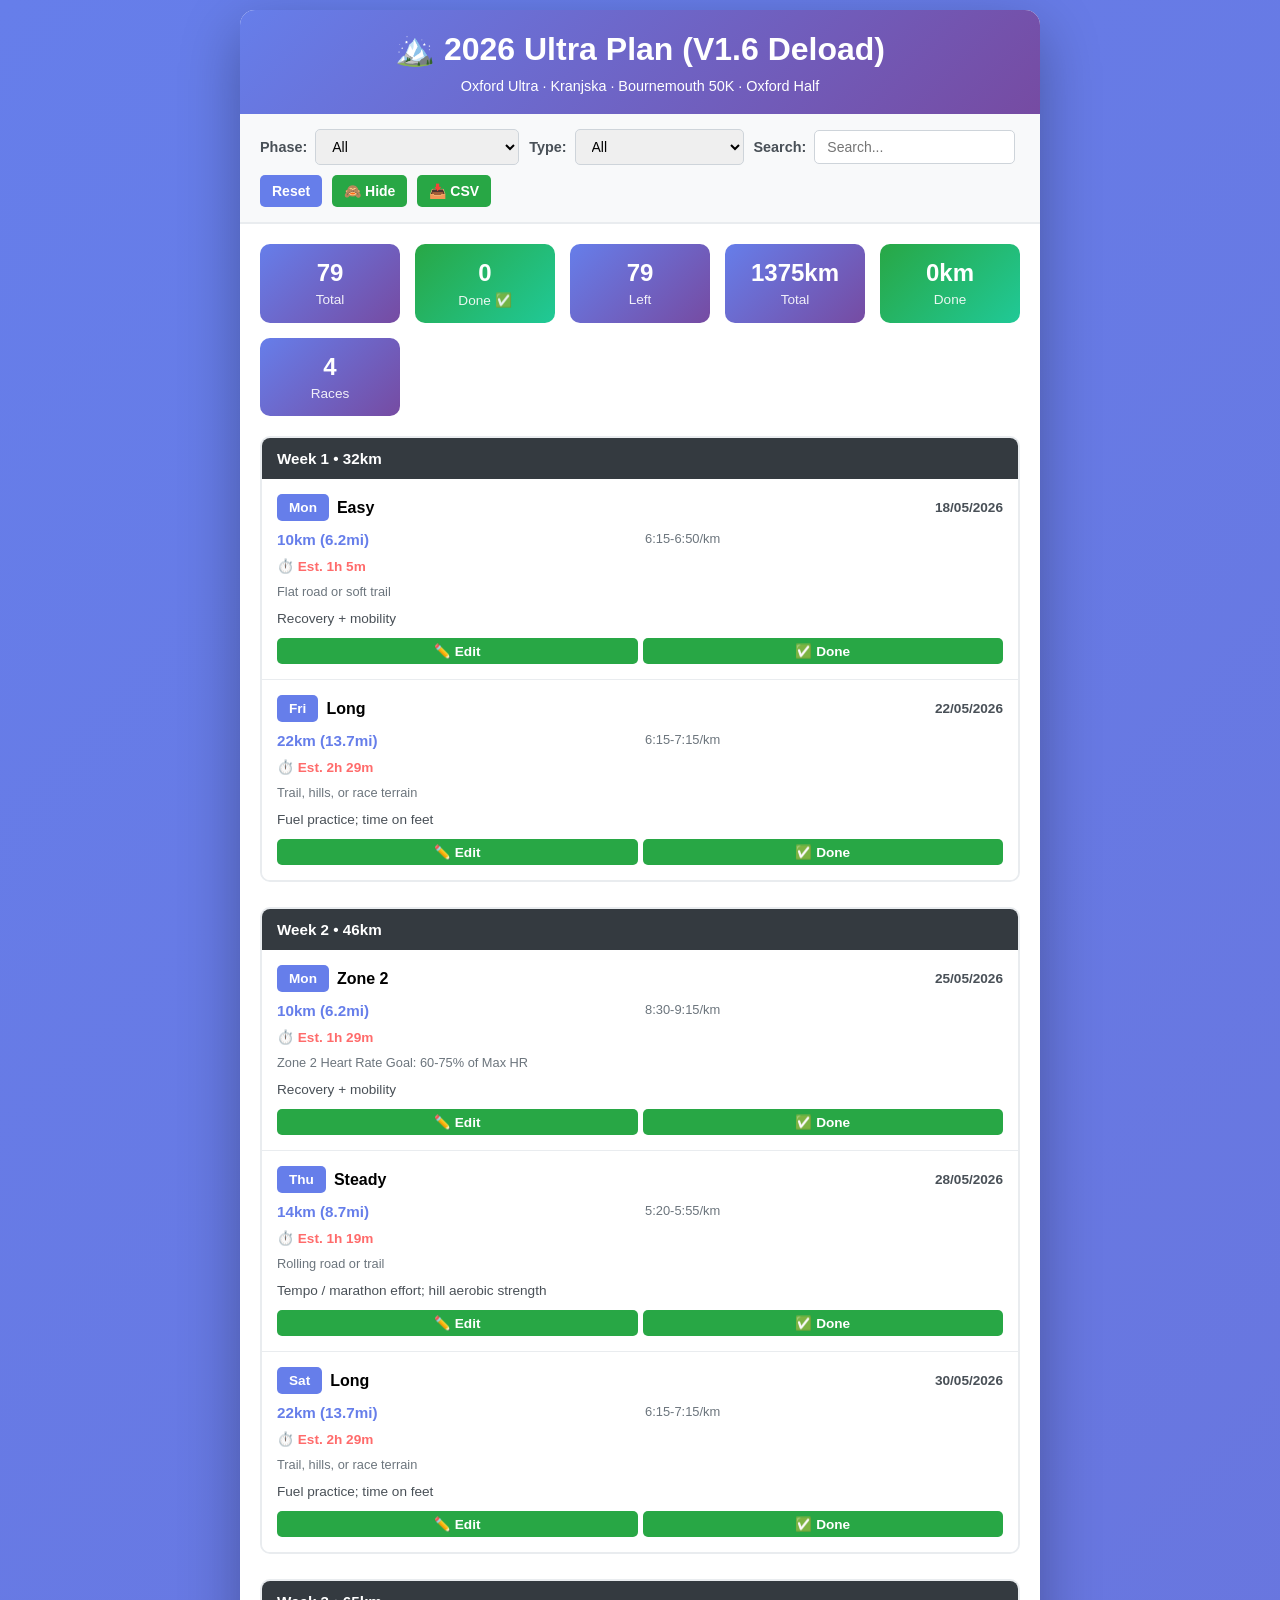
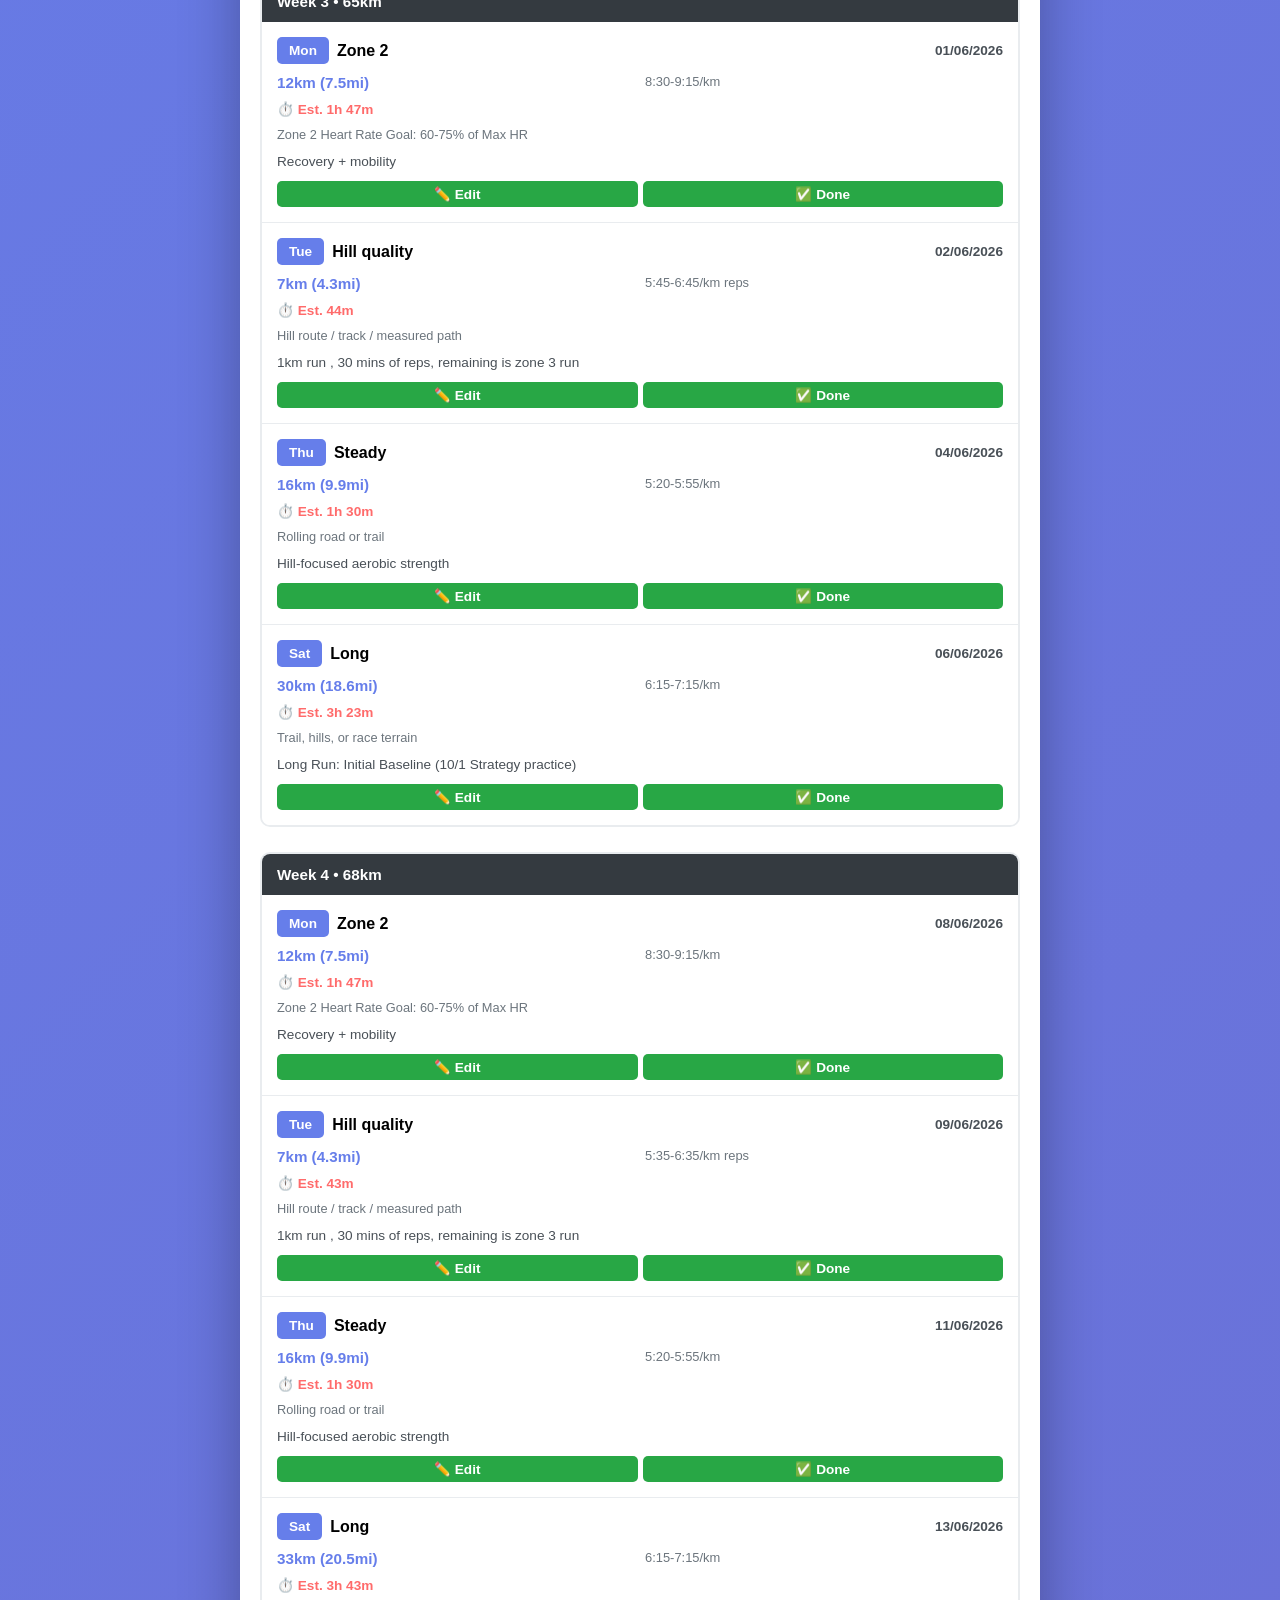
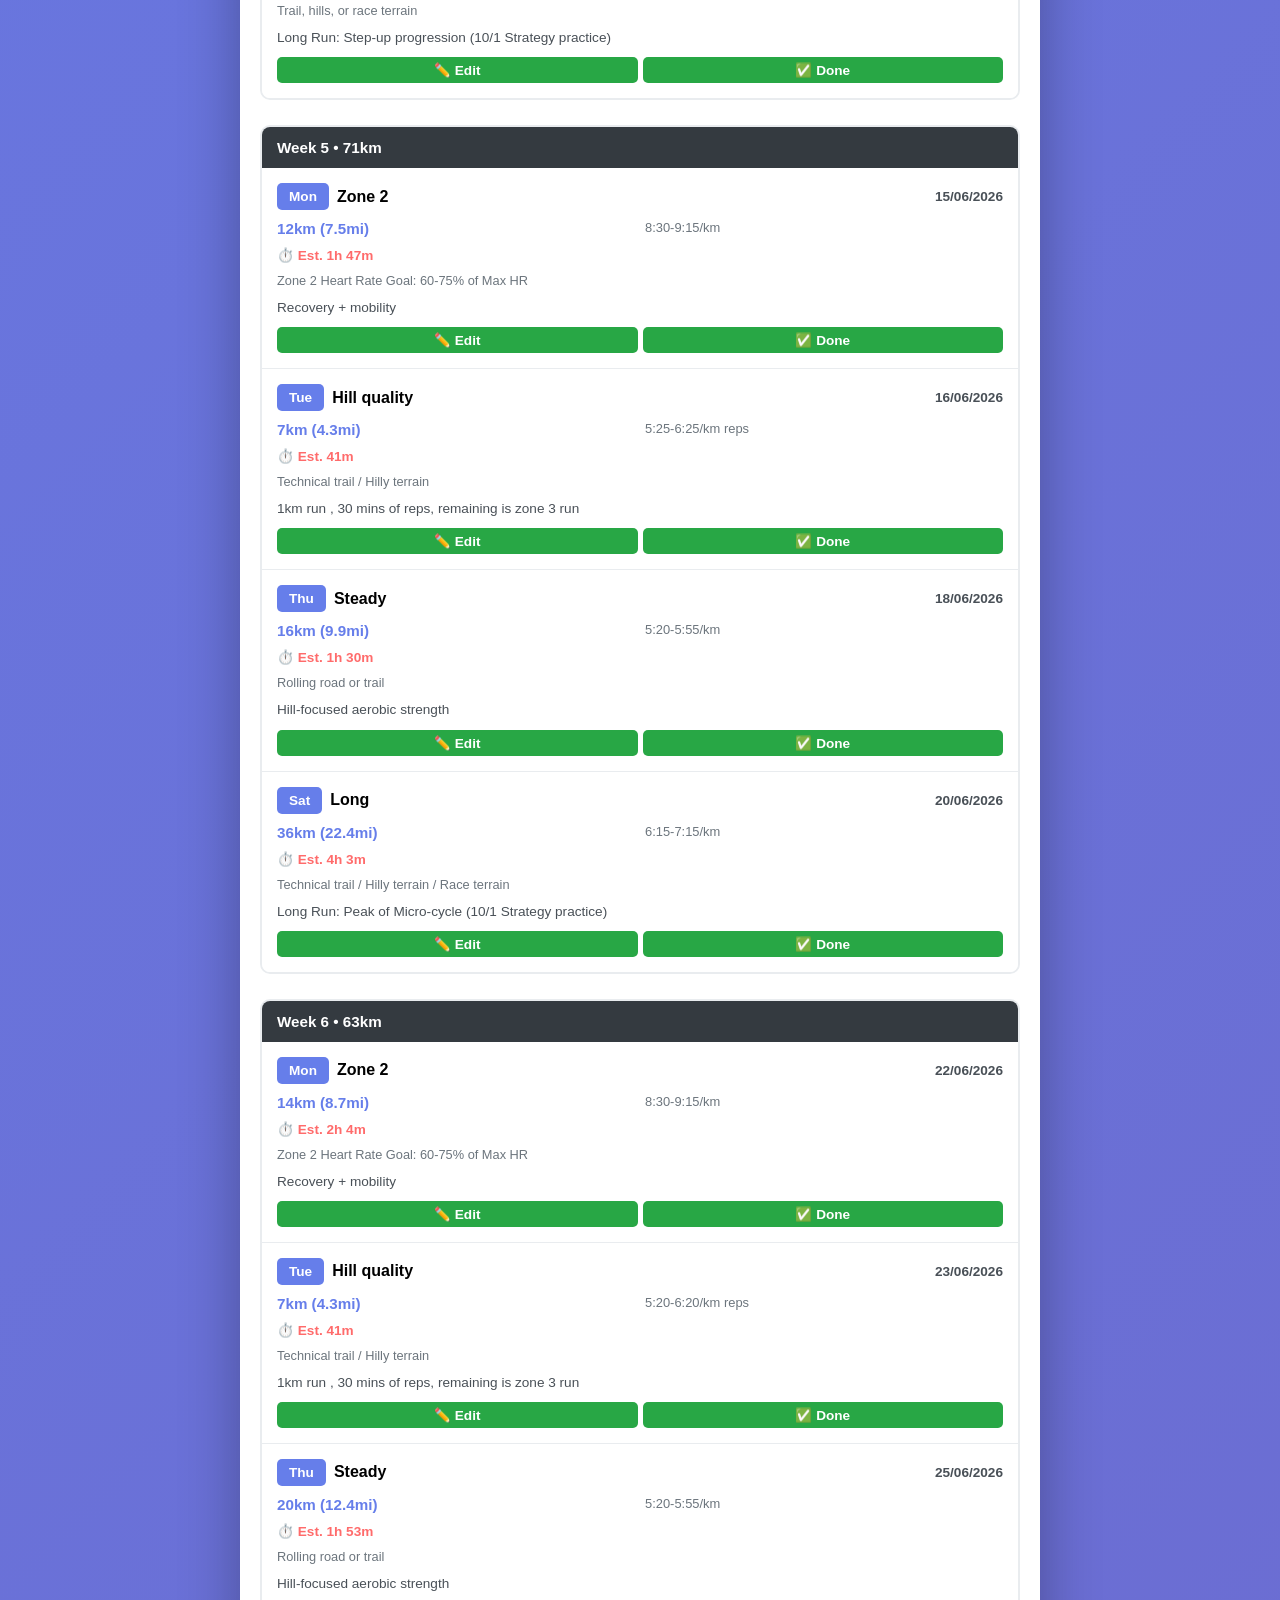
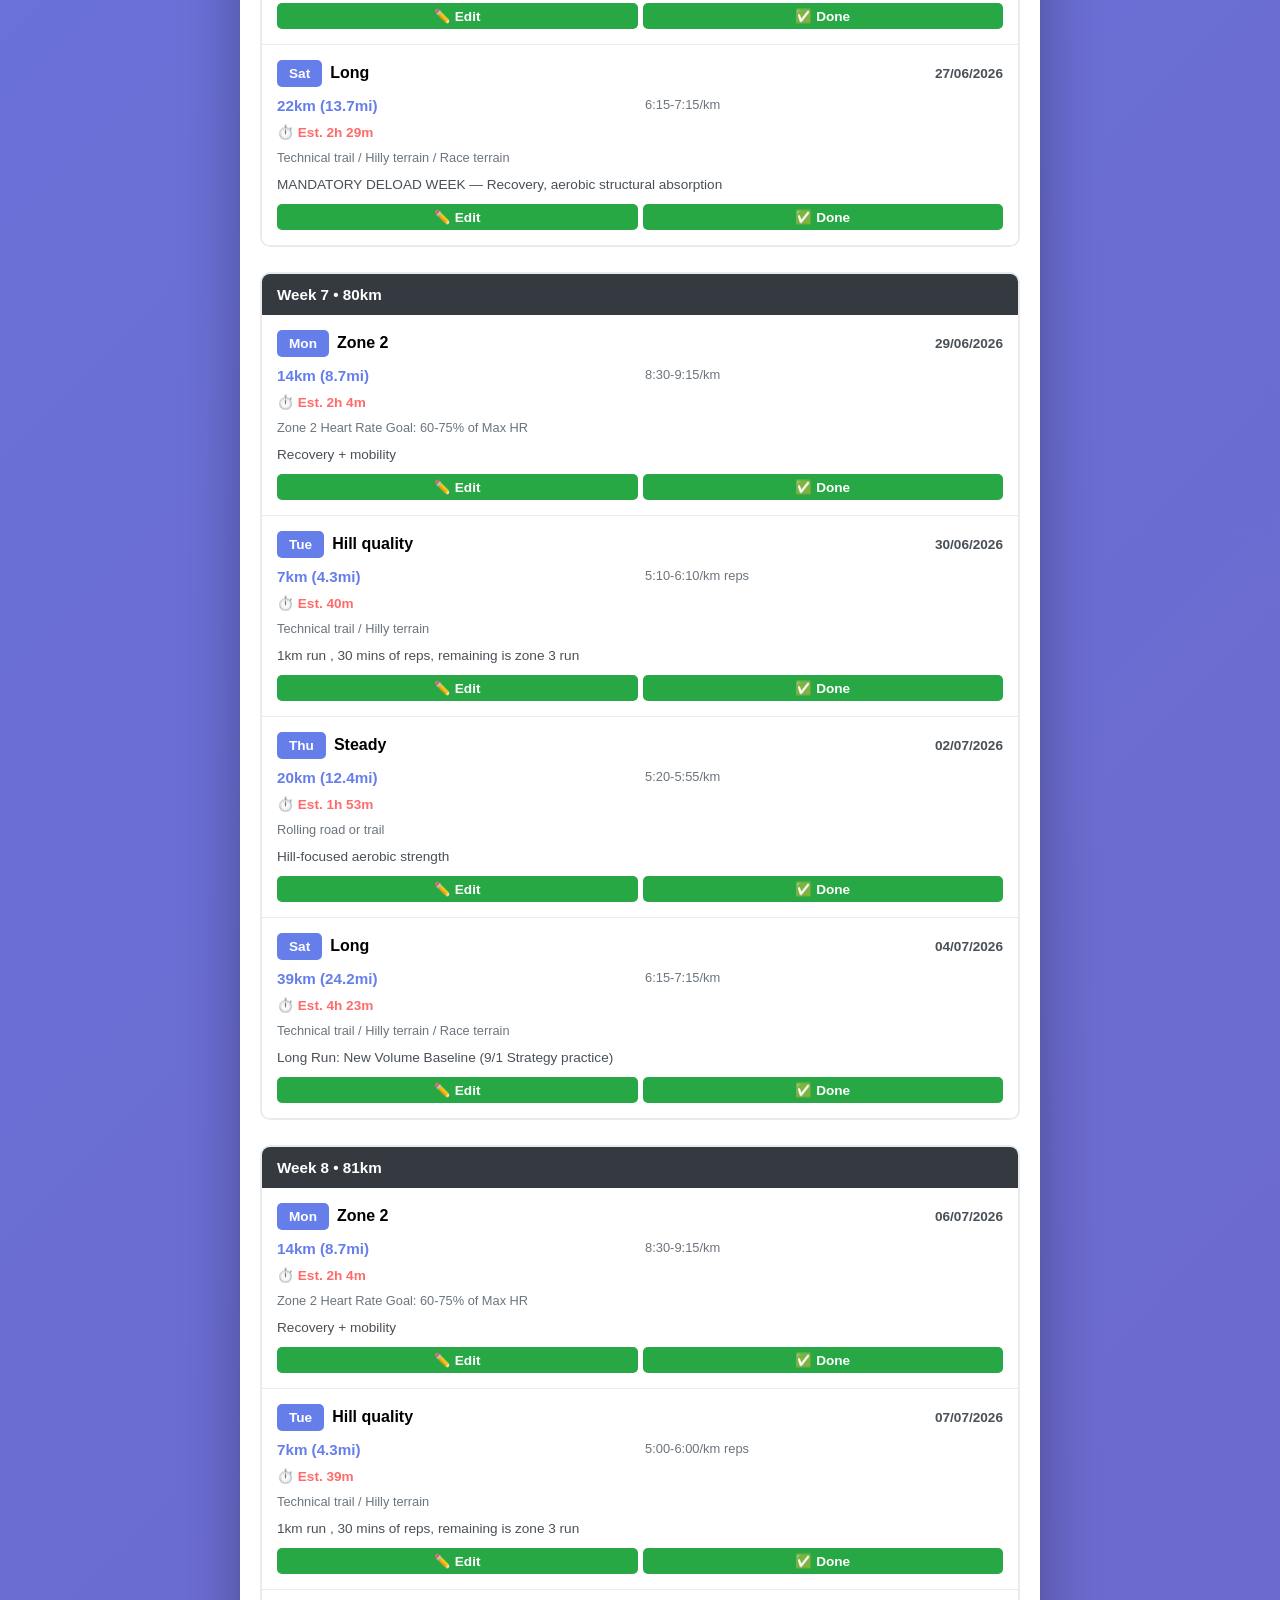
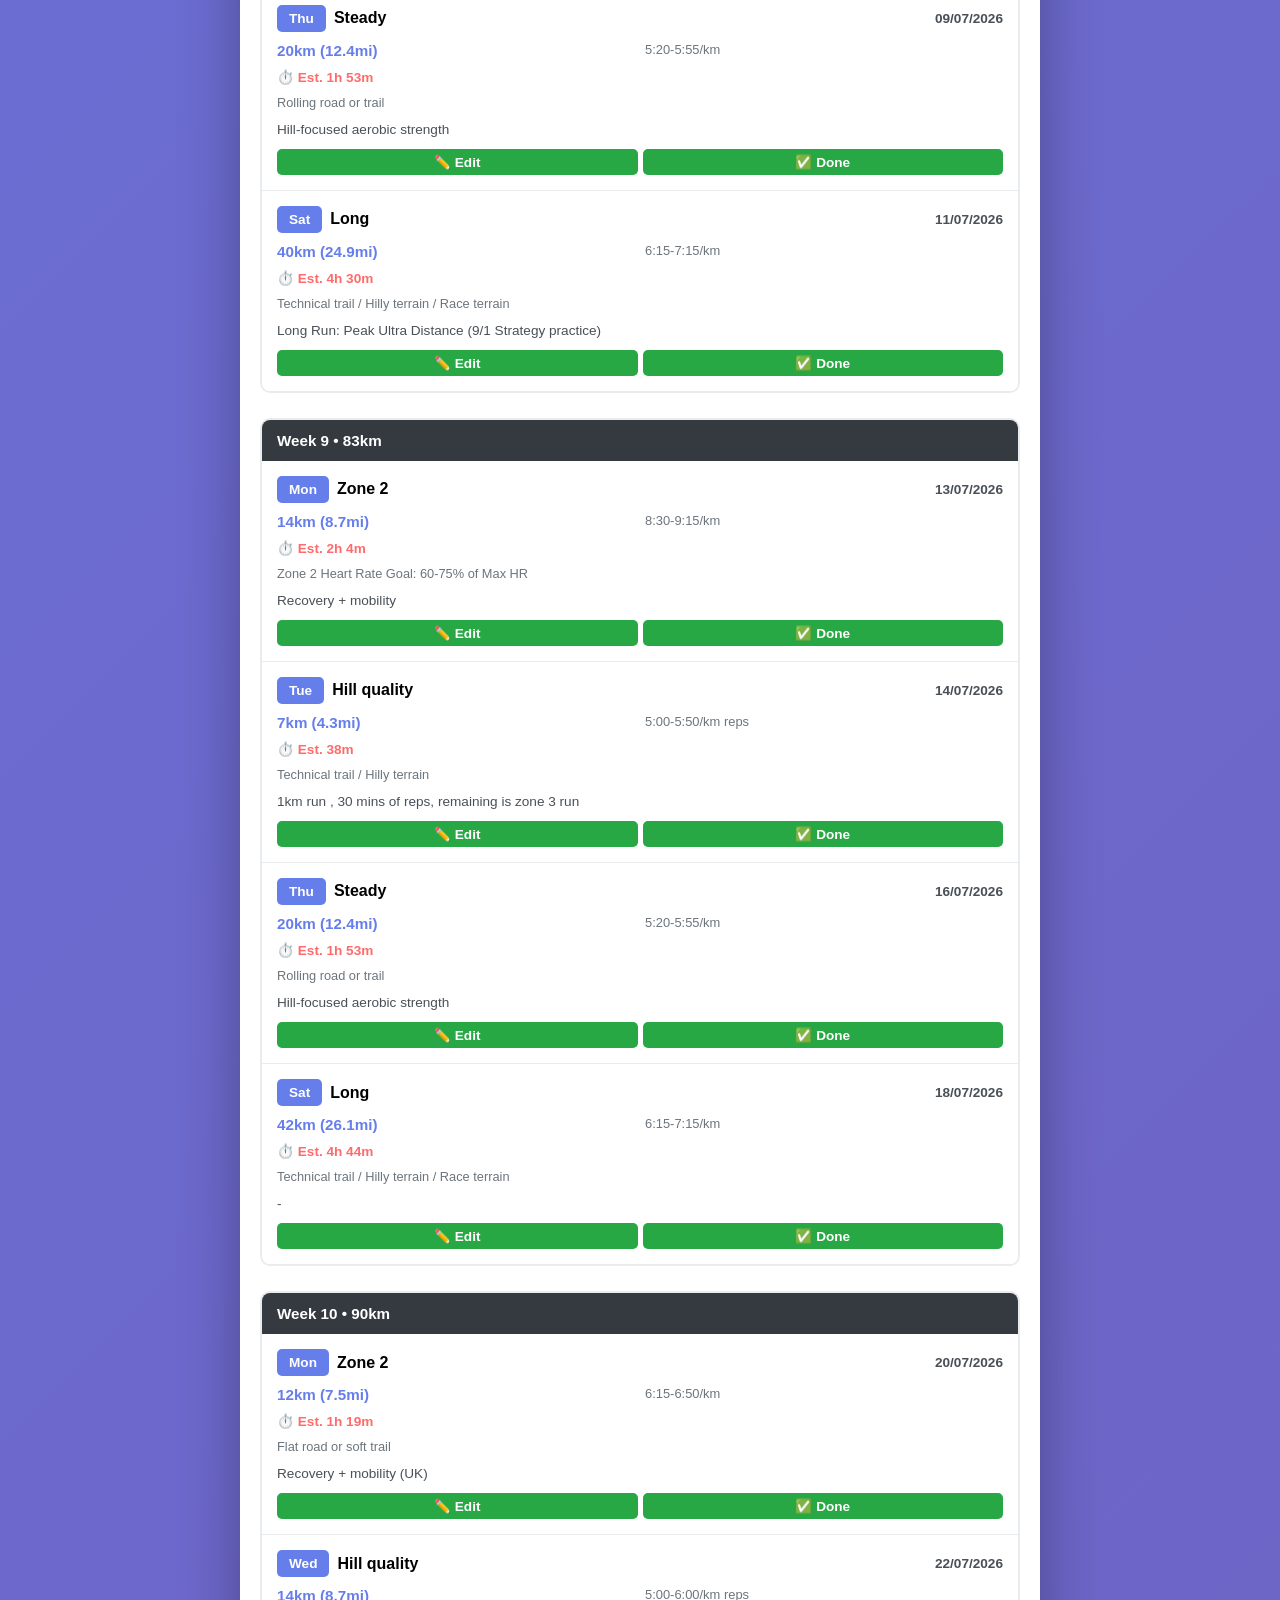
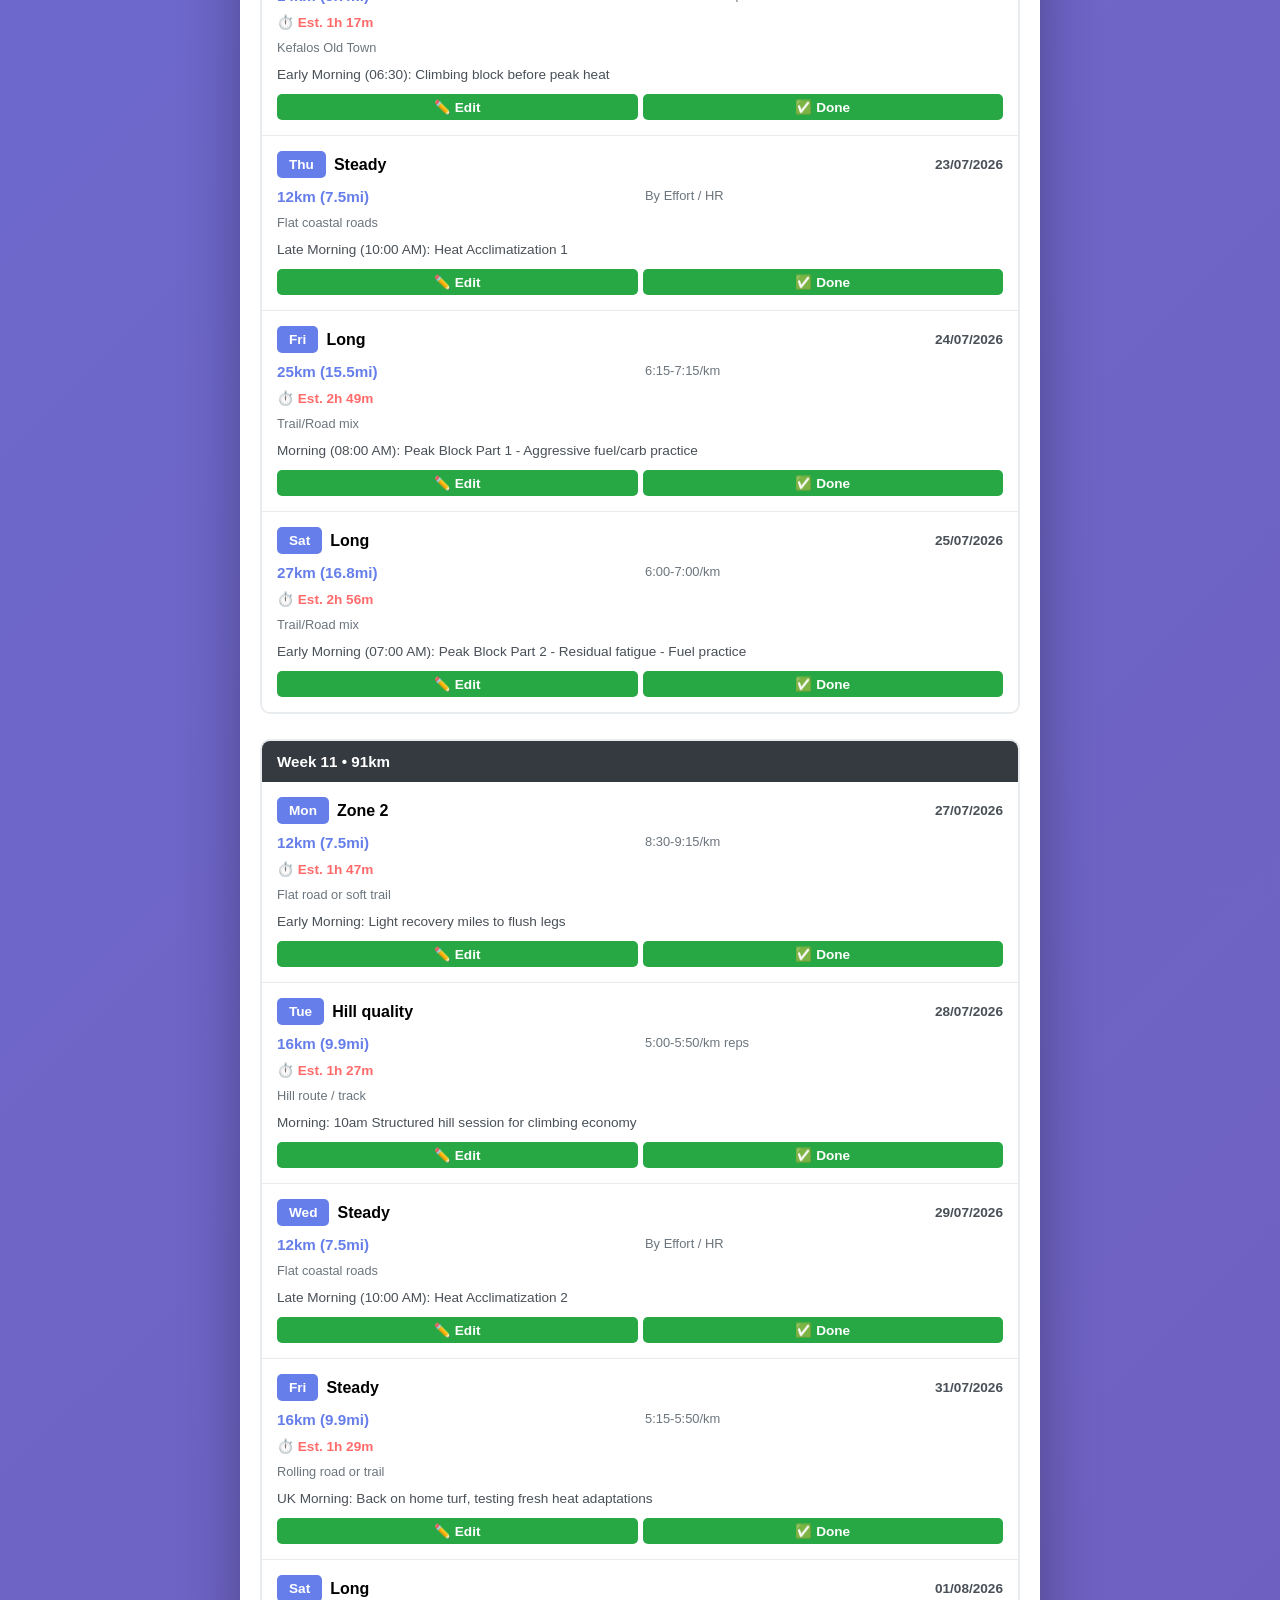
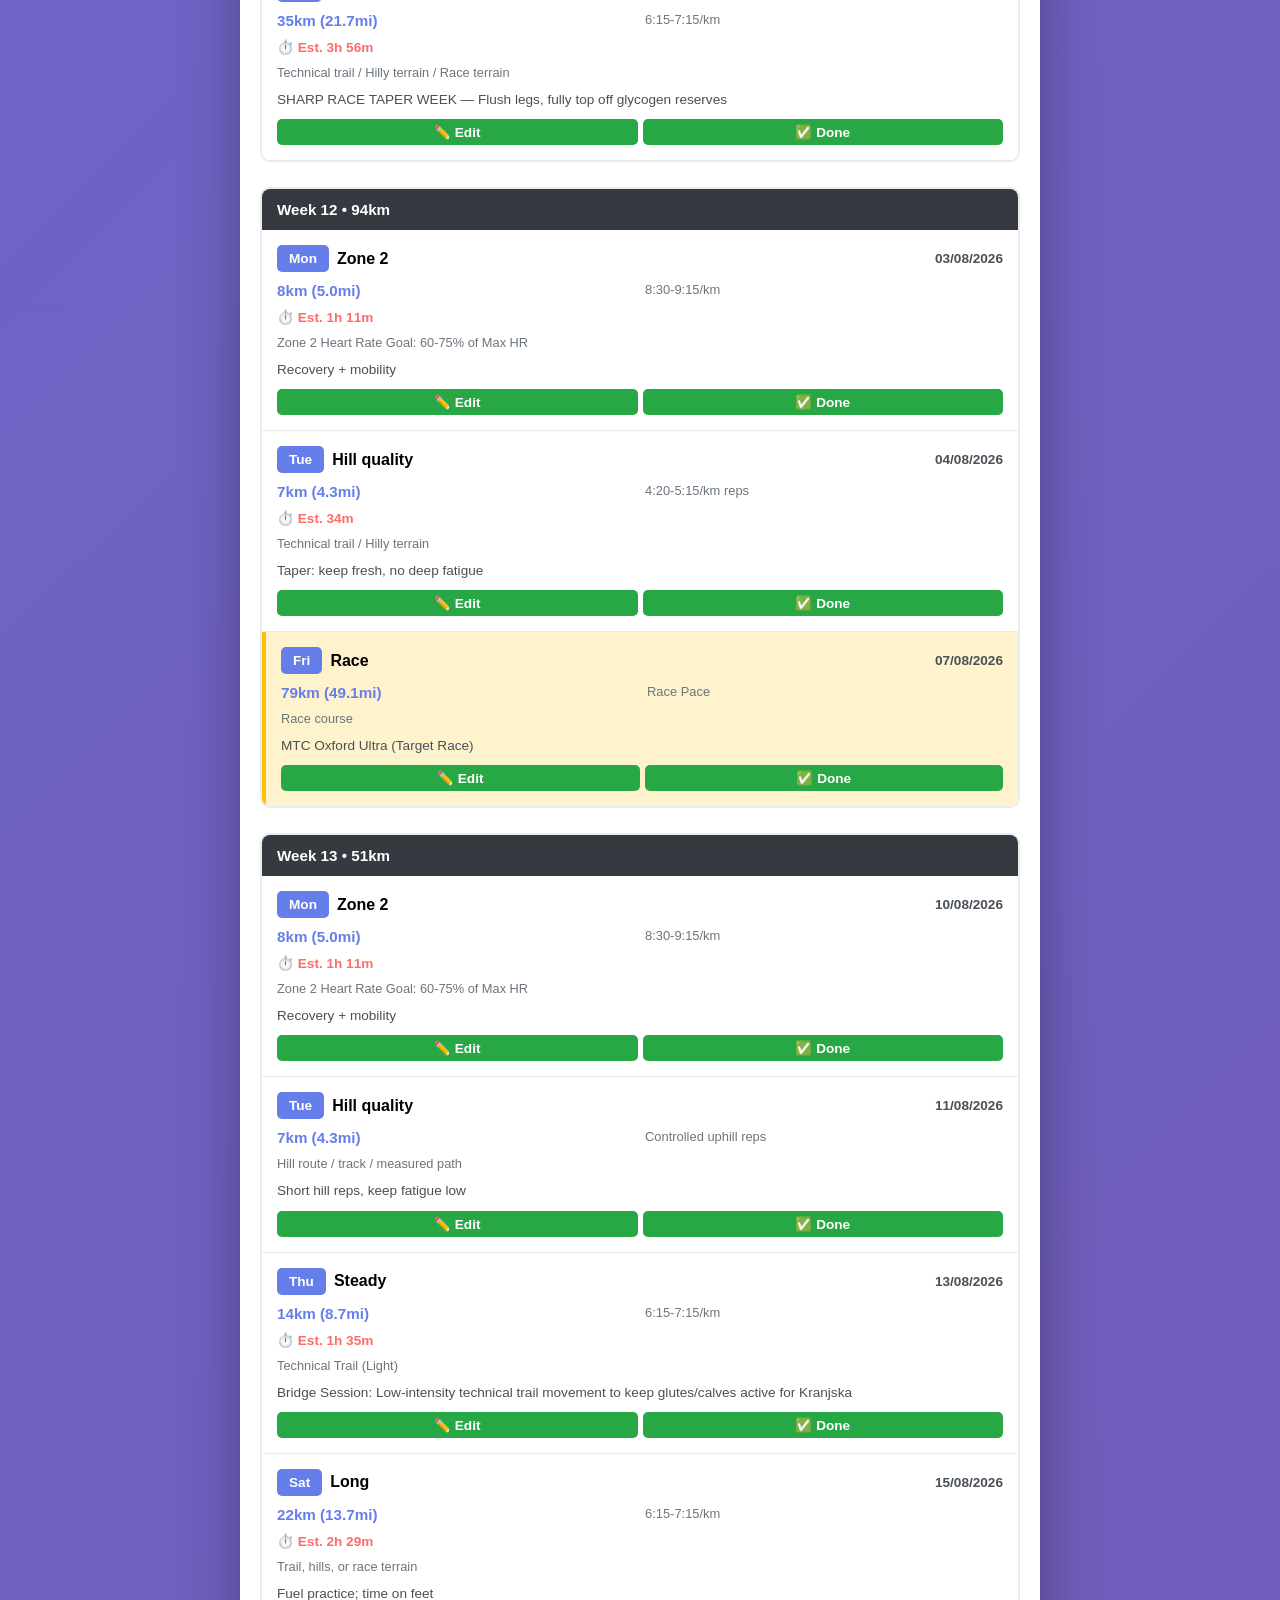
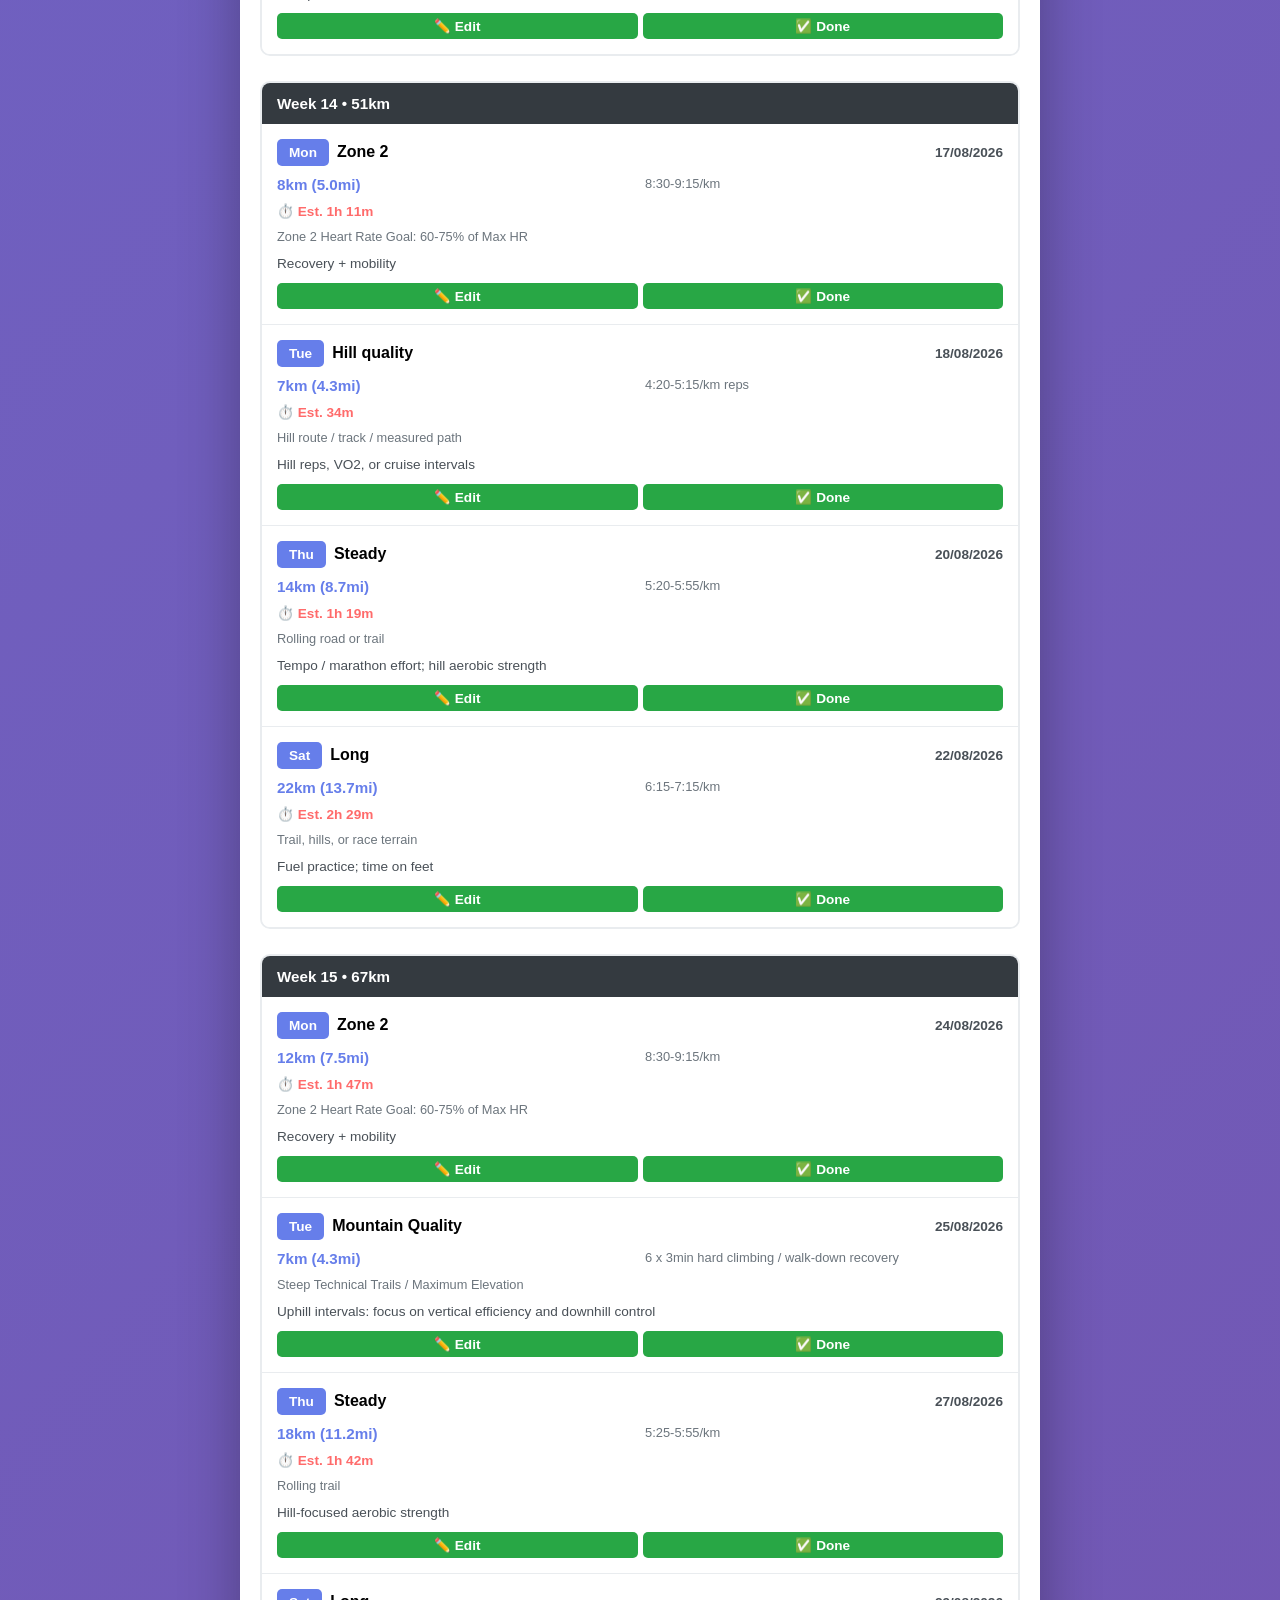
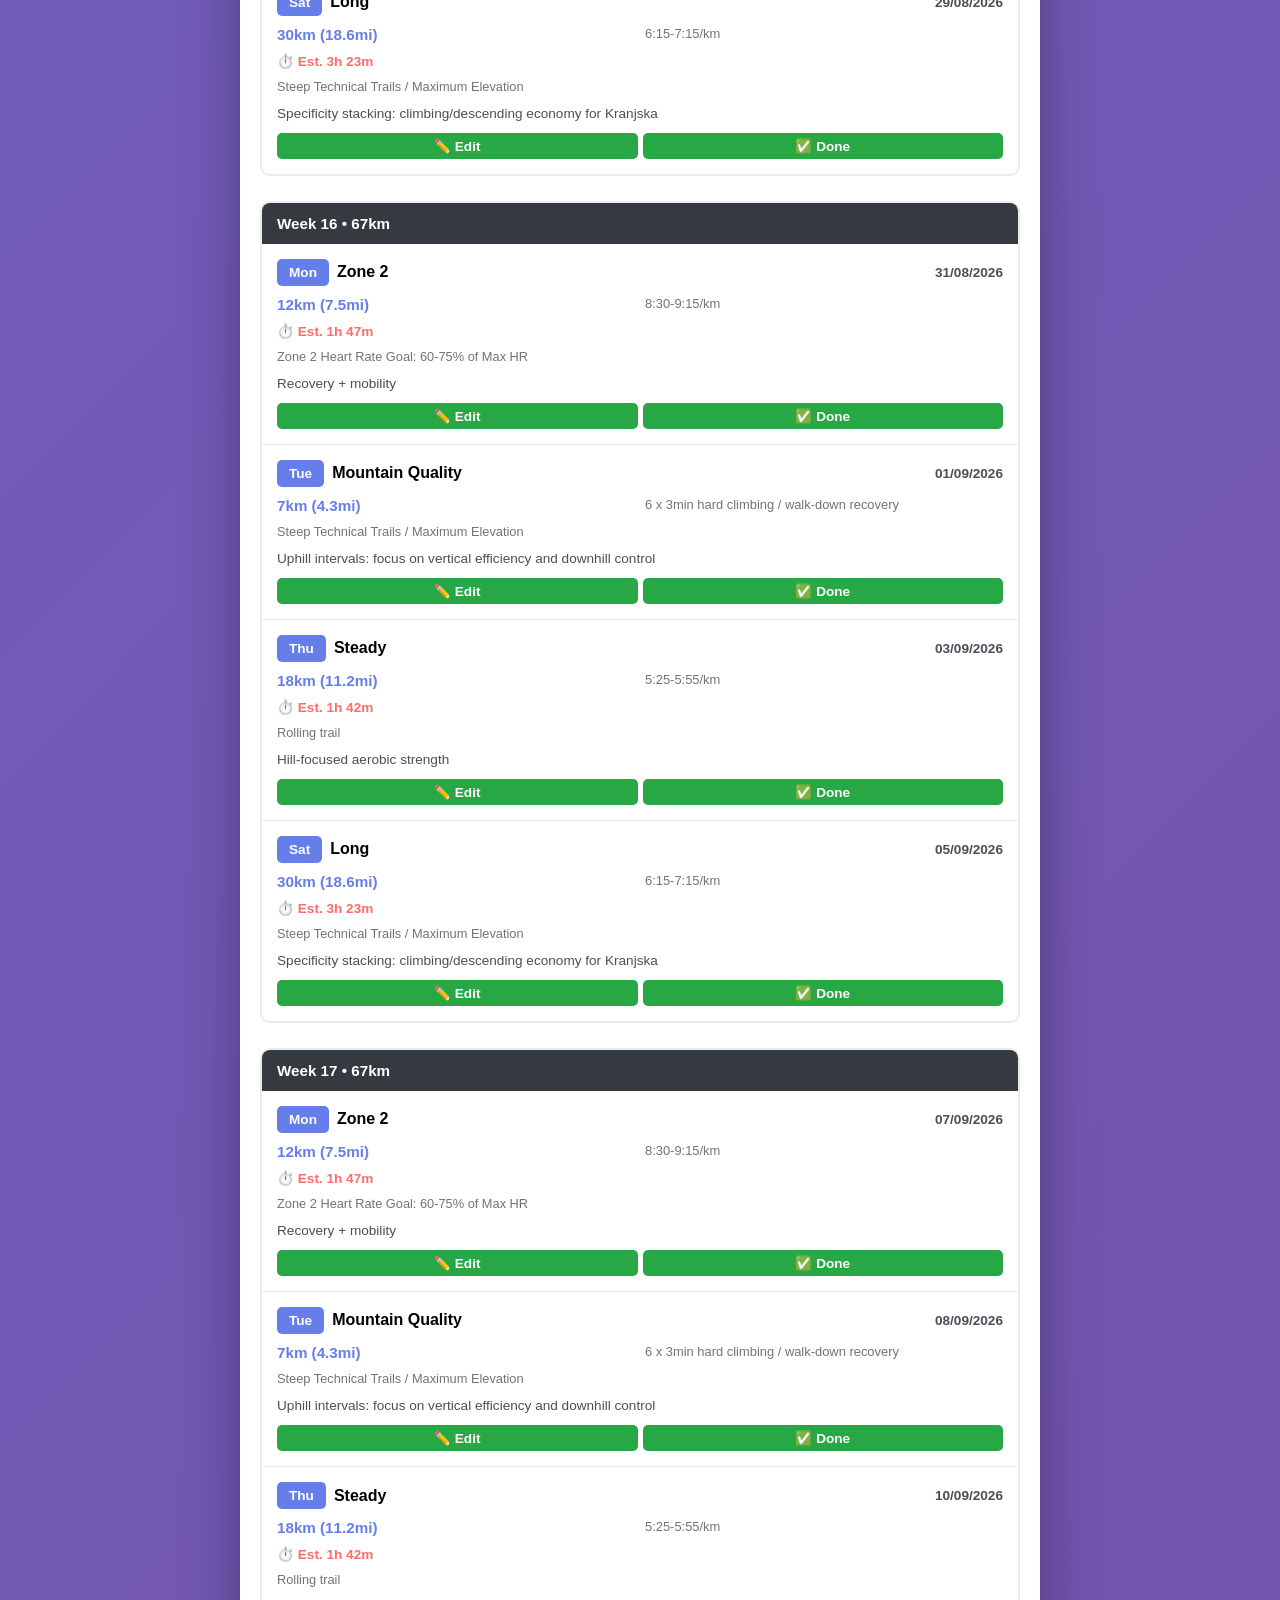
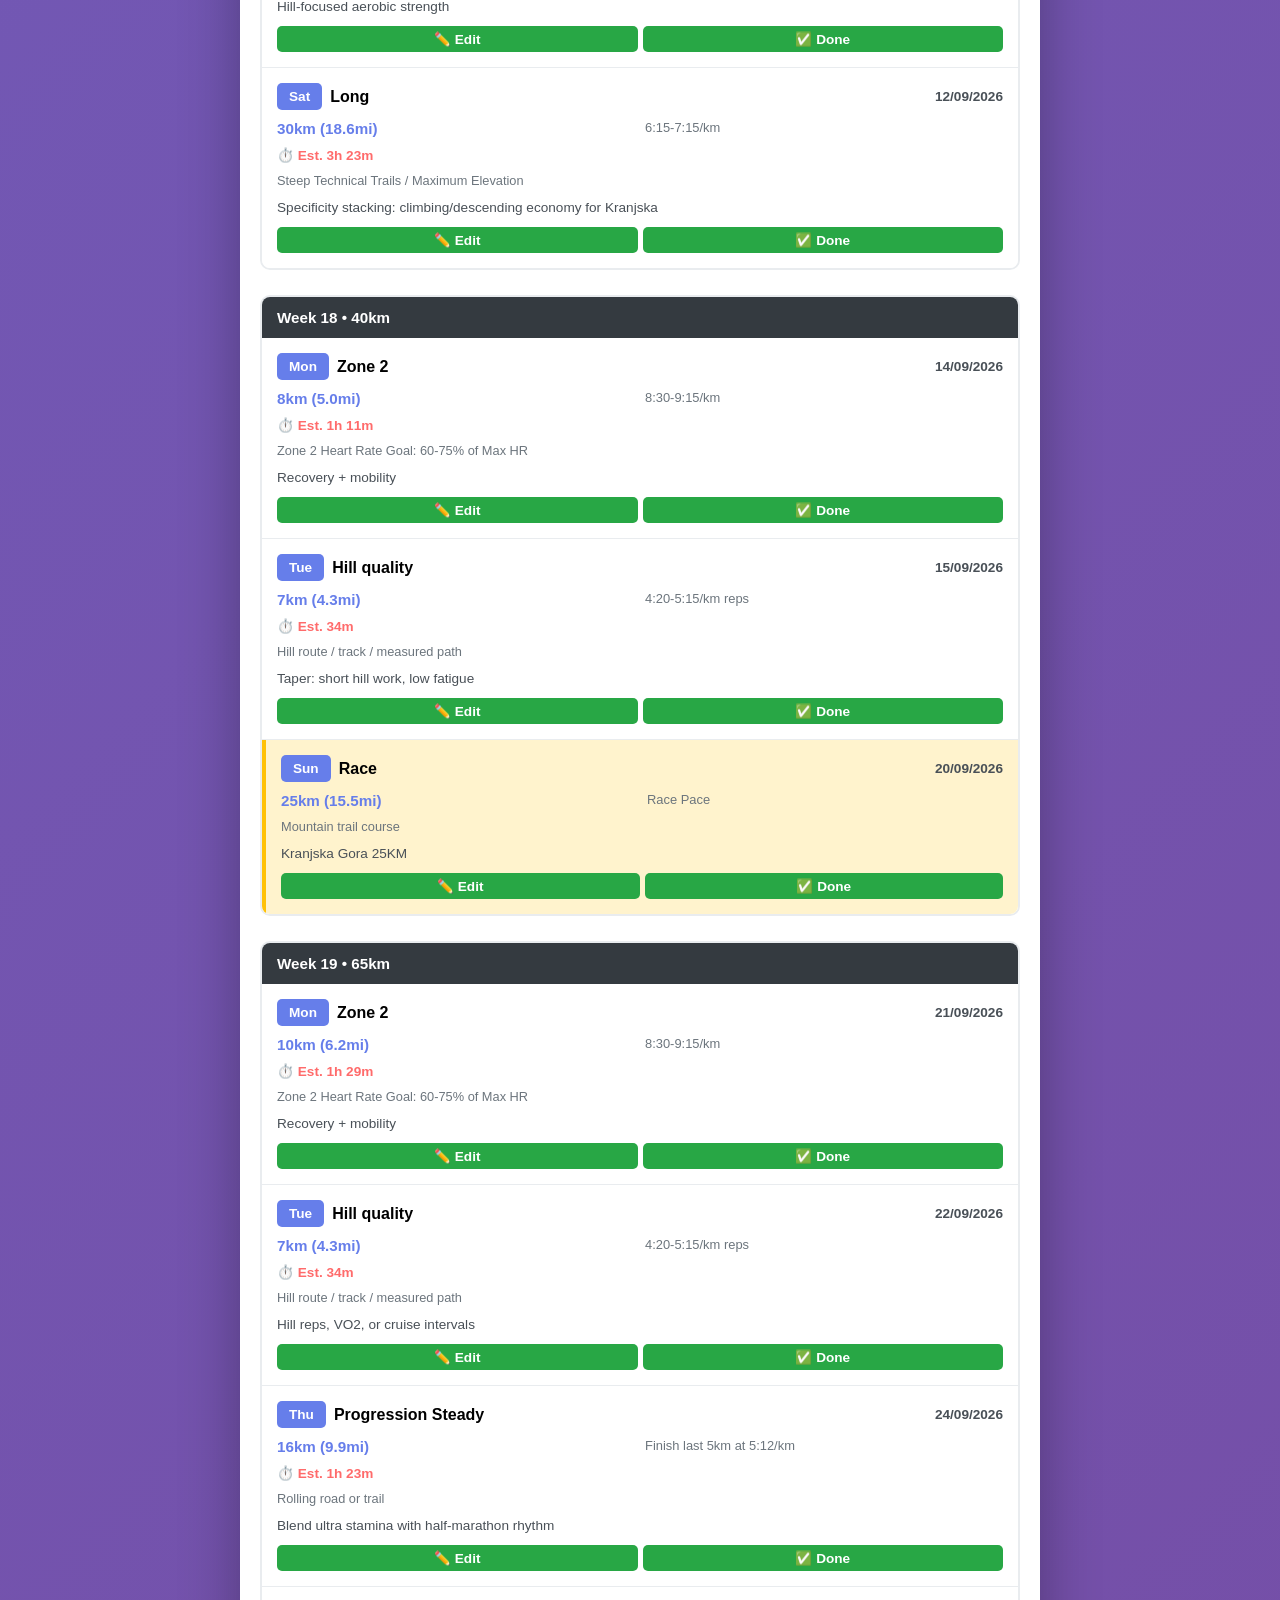
==== commit 1a3dd9c6: "Update training runs with adjusted paces and complete notes from spreadsheet" ====
--- a/index.html
+++ b/index.html
@@ -443,84 +443,84 @@
     <script>
         const freshRunsData = [
             {Week:1,Run:1,Date:"18/05/2026",Days_Since_Surgery:105,Day:"Mon",Phase:"Post-Brighton recovery",Type:"Easy",Distance_km:10,Pace:"6:15-6:50/km",Terrain:"Flat road or soft trail",Notes:"Recovery + mobility"},
-            {Week:1,Run:2,Date:"22/05/2026",Days_Since_Surgery:110,Day:"Fri",Phase:"Post-Brighton recovery",Type:"Long",Distance_km:22,Pace:"6:15-7:15/km",Terrain:"Trail, hills, or race terrain",Notes:"Long Run: Feel free to walk hills"},
-            {Week:2,Run:3,Date:"25/05/2026",Days_Since_Surgery:112,Day:"Mon",Phase:"Post-Brighton recovery",Type:"Zone 2",Distance_km:10,Pace:"6:15-6:50/km",Terrain:"Zone 2 Heart Rate Goal: 60-75% of Max HR",Notes:"Easy conversational pace"},
-            {Week:2,Run:4,Date:"28/05/2026",Days_Since_Surgery:115,Day:"Thu",Phase:"Post-Brighton recovery",Type:"Steady",Distance_km:14,Pace:"5:20-5:55/km",Terrain:"Rolling road or trail",Notes:"Tempo / marathon effort"},
-            {Week:2,Run:5,Date:"30/05/2026",Days_Since_Surgery:117,Day:"Sat",Phase:"Post-Brighton recovery",Type:"Long",Distance_km:22,Pace:"6:15-7:15/km",Terrain:"Trail, hills, or race terrain",Notes:"Long Run: Feel free to walk hills"},
-            {Week:3,Run:6,Date:"01/06/2026",Days_Since_Surgery:119,Day:"Mon",Phase:"Base build",Type:"Zone 2",Distance_km:12,Pace:"6:15-6:50/km",Terrain:"Zone 2 Heart Rate Goal: 60-75% of Max HR",Notes:"Easy conversational pace"},
-            {Week:3,Run:7,Date:"02/06/2026",Days_Since_Surgery:120,Day:"Tue",Phase:"Base build",Type:"Hill quality",Distance_km:7,Pace:"5:45-6:45/km reps",Terrain:"Hill route / track / measured path",Notes:"6 x 3min hills w/ 2min walk recovery"},
-            {Week:3,Run:8,Date:"04/06/2026",Days_Since_Surgery:122,Day:"Thu",Phase:"Base build",Type:"Steady",Distance_km:16,Pace:"5:20-5:55/km",Terrain:"Rolling road or trail",Notes:"Hill-focused aerobic work"},
-            {Week:3,Run:9,Date:"06/06/2026",Days_Since_Surgery:124,Day:"Sat",Phase:"Base build",Type:"Long",Distance_km:30,Pace:"6:15-7:15/km",Terrain:"Trail, hills, or race terrain",Notes:"Long Run: Sustained effort"},
-            {Week:4,Run:10,Date:"08/06/2026",Days_Since_Surgery:126,Day:"Mon",Phase:"Base build",Type:"Zone 2",Distance_km:12,Pace:"6:15-6:50/km",Terrain:"Zone 2 Heart Rate Goal: 60-75% of Max HR",Notes:"Easy conversational pace"},
-            {Week:4,Run:11,Date:"09/06/2026",Days_Since_Surgery:127,Day:"Tue",Phase:"Base build",Type:"Hill quality",Distance_km:7,Pace:"5:35-6:35/km reps",Terrain:"Hill route / track / measured path",Notes:"6 x 3min climbing reps w/ walk recovery"},
-            {Week:4,Run:12,Date:"11/06/2026",Days_Since_Surgery:129,Day:"Thu",Phase:"Base build",Type:"Steady",Distance_km:16,Pace:"5:20-5:55/km",Terrain:"Rolling road or trail",Notes:"Hill-focused aerobic work"},
-            {Week:4,Run:13,Date:"13/06/2026",Days_Since_Surgery:131,Day:"Sat",Phase:"Base build",Type:"Long",Distance_km:33,Pace:"6:15-7:15/km",Terrain:"Trail, hills, or race terrain",Notes:"Long Run: Progressive effort"},
-            {Week:5,Run:14,Date:"15/06/2026",Days_Since_Surgery:133,Day:"Mon",Phase:"Base build",Type:"Zone 2",Distance_km:12,Pace:"6:15-6:50/km",Terrain:"Zone 2 Heart Rate Goal: 60-75% of Max HR",Notes:"Easy conversational pace"},
-            {Week:5,Run:15,Date:"16/06/2026",Days_Since_Surgery:134,Day:"Tue",Phase:"Base build",Type:"Hill quality",Distance_km:7,Pace:"5:25-6:25/km reps",Terrain:"Technical trail / Hilly terrain",Notes:"6 x 3min technical climbing"},
-            {Week:5,Run:16,Date:"18/06/2026",Days_Since_Surgery:136,Day:"Thu",Phase:"Base build",Type:"Steady",Distance_km:16,Pace:"5:20-5:55/km",Terrain:"Rolling road or trail",Notes:"Hill-focused aerobic work"},
-            {Week:5,Run:17,Date:"20/06/2026",Days_Since_Surgery:138,Day:"Sat",Phase:"Base build",Type:"Long",Distance_km:36,Pace:"6:15-7:15/km",Terrain:"Technical trail / Hilly terrain / Race terrain",Notes:"Long Run: Sustained effort"},
-            {Week:6,Run:18,Date:"22/06/2026",Days_Since_Surgery:140,Day:"Mon",Phase:"Ultra build",Type:"Zone 2",Distance_km:14,Pace:"6:15-6:50/km",Terrain:"Zone 2 Heart Rate Goal: 60-75% of Max HR",Notes:"Easy conversational pace"},
-            {Week:6,Run:19,Date:"23/06/2026",Days_Since_Surgery:141,Day:"Tue",Phase:"Ultra build",Type:"Hill quality",Distance_km:7,Pace:"5:20-6:20/km reps",Terrain:"Technical trail / Hilly terrain",Notes:"6 x 3min technical climbing"},
-            {Week:6,Run:20,Date:"25/06/2026",Days_Since_Surgery:143,Day:"Thu",Phase:"Ultra build",Type:"Steady",Distance_km:20,Pace:"5:20-5:55/km",Terrain:"Rolling road or trail",Notes:"Hill-focused aerobic work"},
-            {Week:6,Run:21,Date:"27/06/2026",Days_Since_Surgery:145,Day:"Sat",Phase:"Ultra build",Type:"Long",Distance_km:22,Pace:"6:15-7:15/km",Terrain:"Technical trail / Hilly terrain / Race terrain",Notes:"Long Run: Sustained effort"},
-            {Week:7,Run:22,Date:"29/06/2026",Days_Since_Surgery:147,Day:"Mon",Phase:"Ultra build",Type:"Zone 2",Distance_km:14,Pace:"6:15-6:50/km",Terrain:"Zone 2 Heart Rate Goal: 60-75% of Max HR",Notes:"Easy conversational pace"},
-            {Week:7,Run:23,Date:"30/06/2026",Days_Since_Surgery:148,Day:"Tue",Phase:"Ultra build",Type:"Hill quality",Distance_km:7,Pace:"5:10-6:10/km reps",Terrain:"Technical trail / Hilly terrain",Notes:"6 x 3min technical climbing"},
-            {Week:7,Run:24,Date:"02/07/2026",Days_Since_Surgery:150,Day:"Thu",Phase:"Ultra build",Type:"Steady",Distance_km:20,Pace:"5:20-5:55/km",Terrain:"Rolling road or trail",Notes:"Hill-focused aerobic work"},
-            {Week:7,Run:25,Date:"04/07/2026",Days_Since_Surgery:152,Day:"Sat",Phase:"Ultra build",Type:"Long",Distance_km:38,Pace:"6:15-7:15/km",Terrain:"Technical trail / Hilly terrain / Race terrain",Notes:"Long Run: Sustained effort"},
-            {Week:8,Run:26,Date:"06/07/2026",Days_Since_Surgery:154,Day:"Mon",Phase:"Ultra build",Type:"Zone 2",Distance_km:14,Pace:"6:15-6:50/km",Terrain:"Zone 2 Heart Rate Goal: 60-75% of Max HR",Notes:"Easy conversational pace"},
-            {Week:8,Run:27,Date:"07/07/2026",Days_Since_Surgery:155,Day:"Tue",Phase:"Ultra build",Type:"Hill quality",Distance_km:7,Pace:"5:00-6:00/km reps",Terrain:"Technical trail / Hilly terrain",Notes:"6 x 3min technical climbing"},
-            {Week:8,Run:28,Date:"09/07/2026",Days_Since_Surgery:157,Day:"Thu",Phase:"Ultra build",Type:"Steady",Distance_km:20,Pace:"5:20-5:55/km",Terrain:"Rolling road or trail",Notes:"Hill-focused aerobic work"},
-            {Week:8,Run:29,Date:"11/07/2026",Days_Since_Surgery:159,Day:"Sat",Phase:"Ultra build",Type:"Long",Distance_km:40,Pace:"6:15-7:15/km",Terrain:"Technical trail / Hilly terrain / Race terrain",Notes:"Long Run: Sustained effort"},
-            {Week:9,Run:30,Date:"13/07/2026",Days_Since_Surgery:161,Day:"Mon",Phase:"Ultra build",Type:"Zone 2",Distance_km:14,Pace:"6:15-6:50/km",Terrain:"Zone 2 Heart Rate Goal: 60-75% of Max HR",Notes:"Easy conversational pace"},
-            {Week:9,Run:31,Date:"14/07/2026",Days_Since_Surgery:162,Day:"Tue",Phase:"Ultra build",Type:"Hill quality",Distance_km:7,Pace:"5:00-5:50/km reps",Terrain:"Technical trail / Hilly terrain",Notes:"6 x 3min technical climbing"},
-            {Week:9,Run:32,Date:"16/07/2026",Days_Since_Surgery:164,Day:"Thu",Phase:"Ultra build",Type:"Steady",Distance_km:20,Pace:"5:20-5:55/km",Terrain:"Rolling road or trail",Notes:"Hill-focused aerobic work"},
-            {Week:9,Run:33,Date:"18/07/2026",Days_Since_Surgery:166,Day:"Sat",Phase:"Ultra build",Type:"Long",Distance_km:24,Pace:"6:15-7:15/km",Terrain:"Technical trail / Hilly terrain / Race terrain",Notes:"Long Run: Moderate effort"},
-            {Week:10,Run:34,Date:"20/07/2026",Days_Since_Surgery:168,Day:"Mon",Phase:"Peak ultra",Type:"Zone 2",Distance_km:12,Pace:"6:15-6:50/km",Terrain:"Flat road or soft trail",Notes:"Recovery + mobility"},
-            {Week:10,Run:35,Date:"22/07/2026",Days_Since_Surgery:170,Day:"Wed",Phase:"Peak ultra",Type:"Hill quality",Distance_km:14,Pace:"5:00-6:00/km reps",Terrain:"Kefalos Old Town",Notes:"Early Morning (06:00 AM) - Climbing reps"},
-            {Week:10,Run:36,Date:"23/07/2026",Days_Since_Surgery:171,Day:"Thu",Phase:"Peak ultra",Type:"Steady",Distance_km:12,Pace:"By Effort / HR",Terrain:"Flat coastal roads",Notes:"Late Morning (11:00 AM)"},
-            {Week:10,Run:37,Date:"24/07/2026",Days_Since_Surgery:172,Day:"Fri",Phase:"Peak ultra",Type:"Long",Distance_km:22,Pace:"6:15-7:15/km",Terrain:"Trail/Road mix",Notes:"Early Morning (06:00 AM)"},
-            {Week:10,Run:38,Date:"25/07/2026",Days_Since_Surgery:173,Day:"Sat",Phase:"Peak ultra",Type:"Long",Distance_km:22,Pace:"6:00-7:00/km",Terrain:"Trail/Road mix",Notes:"Early Morning (06:00 AM)"},
-            {Week:11,Run:39,Date:"27/07/2026",Days_Since_Surgery:175,Day:"Mon",Phase:"Peak ultra",Type:"Zone 2",Distance_km:12,Pace:"5:50-6:50/km",Terrain:"Flat road or soft trail",Notes:"Early Morning runs + heat acclimatisation"},
-            {Week:11,Run:40,Date:"28/07/2026",Days_Since_Surgery:176,Day:"Tue",Phase:"Peak ultra",Type:"Hill quality",Distance_km:16,Pace:"5:00-5:50/km reps",Terrain:"Hill route / track",Notes:"Early Morning (05:30 AM)"},
-            {Week:11,Run:41,Date:"29/07/2026",Days_Since_Surgery:177,Day:"Wed",Phase:"Peak ultra",Type:"Steady",Distance_km:12,Pace:"By Effort / HR",Terrain:"Flat coastal roads",Notes:"Late Morning (11:00 AM)"},
-            {Week:11,Run:42,Date:"31/07/2026",Days_Since_Surgery:179,Day:"Fri",Phase:"Peak ultra",Type:"Steady",Distance_km:16,Pace:"5:15-5:50/km",Terrain:"Rolling road or trail",Notes:"UK Morning: Based in UK - trail preference"},
-            {Week:11,Run:43,Date:"01/08/2026",Days_Since_Surgery:180,Day:"Sat",Phase:"Peak ultra",Type:"Long",Distance_km:26,Pace:"6:15-7:15/km",Terrain:"Technical trail / Hilly terrain / Race terrain",Notes:"Long Run: Sustained effort"},
-            {Week:12,Run:44,Date:"03/08/2026",Days_Since_Surgery:182,Day:"Mon",Phase:"Oxford Ultra race week",Type:"Zone 2",Distance_km:8,Pace:"6:15-6:50/km",Terrain:"Zone 2 Heart Rate Goal: 60-75% of Max HR",Notes:"Reduce volume to 50%"},
-            {Week:12,Run:45,Date:"04/08/2026",Days_Since_Surgery:183,Day:"Tue",Phase:"Oxford Ultra race week",Type:"Hill quality",Distance_km:7,Pace:"4:20-5:15/km reps",Terrain:"Technical trail / Hilly terrain",Notes:"Stride work - short reps"},
-            {Week:12,Run:46,Date:"07/08/2026",Days_Since_Surgery:186,Day:"Fri",Phase:"Oxford Ultra Race",Type:"Race",Distance_km:79,Pace:"Race Pace",Terrain:"Race course",Notes:"MTC Oxford Ultra (Target 12h30 min)"},
-            {Week:13,Run:47,Date:"10/08/2026",Days_Since_Surgery:189,Day:"Mon",Phase:"Recovery/reset",Type:"Zone 2",Distance_km:8,Pace:"6:15-6:50/km",Terrain:"Zone 2 Heart Rate Goal: 60-75% of Max HR",Notes:"Post-race recovery week"},
-            {Week:13,Run:48,Date:"11/08/2026",Days_Since_Surgery:190,Day:"Tue",Phase:"Recovery/reset",Type:"Hill quality",Distance_km:7,Pace:"Controlled uphill reps",Terrain:"Hill route / track / measured path",Notes:"Controlled pace - mobility + stairs"},
-            {Week:13,Run:49,Date:"13/08/2026",Days_Since_Surgery:192,Day:"Thu",Phase:"Recovery/reset",Type:"Steady",Distance_km:14,Pace:"6:15-7:15/km",Terrain:"Technical Trail (Light)",Notes:"Bridge Series prep"},
-            {Week:13,Run:50,Date:"15/08/2026",Days_Since_Surgery:194,Day:"Sat",Phase:"Recovery/reset",Type:"Long",Distance_km:22,Pace:"6:15-7:15/km",Terrain:"Trail, hills, or race terrain",Notes:"Fuel practice for long runs"},
-            {Week:14,Run:51,Date:"17/08/2026",Days_Since_Surgery:196,Day:"Mon",Phase:"Recovery/reset",Type:"Zone 2",Distance_km:8,Pace:"6:15-6:50/km",Terrain:"Zone 2 Heart Rate Goal: 60-75% of Max HR",Notes:"Sustained easy pace"},
-            {Week:14,Run:52,Date:"18/08/2026",Days_Since_Surgery:197,Day:"Tue",Phase:"Recovery/reset",Type:"Hill quality",Distance_km:7,Pace:"4:20-5:15/km reps",Terrain:"Hill route / track / measured path",Notes:"Short hill reps - 4-5 x 3min"},
-            {Week:14,Run:53,Date:"20/08/2026",Days_Since_Surgery:199,Day:"Thu",Phase:"Recovery/reset",Type:"Steady",Distance_km:14,Pace:"5:20-5:55/km",Terrain:"Rolling road or trail",Notes:"Tempo / marathon effort"},
-            {Week:14,Run:54,Date:"22/08/2026",Days_Since_Surgery:201,Day:"Sat",Phase:"Recovery/reset",Type:"Long",Distance_km:22,Pace:"6:15-7:15/km",Terrain:"Trail, hills, or race terrain",Notes:"Fuel practice for long runs"},
-            {Week:15,Run:55,Date:"24/08/2026",Days_Since_Surgery:203,Day:"Mon",Phase:"Trail speed build",Type:"Zone 2",Distance_km:12,Pace:"6:15-6:50/km",Terrain:"Zone 2 Heart Rate Goal: 60-75% of Max HR",Notes:"Sustained easy pace"},
-            {Week:15,Run:56,Date:"25/08/2026",Days_Since_Surgery:204,Day:"Tue",Phase:"Trail speed build",Type:"Mountain Quality",Distance_km:7,Pace:"6 x 3min hard climbing / walk-down recovery",Terrain:"Steep technical terrain",Notes:"Long climb reps - sustained hard effort"},
-            {Week:15,Run:57,Date:"27/08/2026",Days_Since_Surgery:206,Day:"Thu",Phase:"Trail speed build",Type:"Steady",Distance_km:18,Pace:"5:25-5:55/km",Terrain:"Rolling trail",Notes:"Hill-focused aerobic work"},
-            {Week:15,Run:58,Date:"29/08/2026",Days_Since_Surgery:208,Day:"Sat",Phase:"Trail speed build",Type:"Long",Distance_km:30,Pace:"6:15-7:15/km",Terrain:"Steep Technical Trails / Maximum Elevation",Notes:"Long Run: Kranjska prep"},
-            {Week:16,Run:59,Date:"31/08/2026",Days_Since_Surgery:210,Day:"Mon",Phase:"Trail speed build",Type:"Zone 2",Distance_km:12,Pace:"6:15-6:50/km",Terrain:"Zone 2 Heart Rate Goal: 60-75% of Max HR",Notes:"Sustained easy pace"},
-            {Week:16,Run:60,Date:"01/09/2026",Days_Since_Surgery:211,Day:"Tue",Phase:"Trail speed build",Type:"Mountain Quality",Distance_km:7,Pace:"6 x 3min hard climbing / walk-down recovery",Terrain:"Steep technical terrain",Notes:"Long climb reps - sustained hard effort"},
-            {Week:16,Run:61,Date:"03/09/2026",Days_Since_Surgery:213,Day:"Thu",Phase:"Trail speed build",Type:"Steady",Distance_km:18,Pace:"5:25-5:55/km",Terrain:"Rolling trail",Notes:"Hill-focused aerobic work"},
-            {Week:16,Run:62,Date:"05/09/2026",Days_Since_Surgery:215,Day:"Sat",Phase:"Trail speed build",Type:"Long",Distance_km:30,Pace:"6:15-7:15/km",Terrain:"Steep Technical Trails / Maximum Elevation",Notes:"Long Run: Kranjska prep"},
-            {Week:17,Run:63,Date:"07/09/2026",Days_Since_Surgery:217,Day:"Mon",Phase:"Trail speed build",Type:"Zone 2",Distance_km:12,Pace:"6:15-6:50/km",Terrain:"Zone 2 Heart Rate Goal: 60-75% of Max HR",Notes:"Sustained easy pace"},
-            {Week:17,Run:64,Date:"08/09/2026",Days_Since_Surgery:218,Day:"Tue",Phase:"Trail speed build",Type:"Mountain Quality",Distance_km:7,Pace:"6 x 3min hard climbing / walk-down recovery",Terrain:"Steep technical terrain",Notes:"Long climb reps - sustained hard effort"},
-            {Week:17,Run:65,Date:"10/09/2026",Days_Since_Surgery:220,Day:"Thu",Phase:"Trail speed build",Type:"Steady",Distance_km:18,Pace:"5:25-5:55/km",Terrain:"Rolling trail",Notes:"Hill-focused aerobic work"},
-            {Week:17,Run:66,Date:"12/09/2026",Days_Since_Surgery:222,Day:"Sat",Phase:"Trail speed build",Type:"Long",Distance_km:30,Pace:"6:15-7:15/km",Terrain:"Steep Technical Trails / Maximum Elevation",Notes:"Long Run: Kranjska prep"},
-            {Week:18,Run:67,Date:"14/09/2026",Days_Since_Surgery:224,Day:"Mon",Phase:"Kranjska taper/race week",Type:"Zone 2",Distance_km:8,Pace:"6:15-6:50/km",Terrain:"Zone 2 Heart Rate Goal: 60-75% of Max HR",Notes:"Reduce volume to 50%"},
-            {Week:18,Run:68,Date:"15/09/2026",Days_Since_Surgery:225,Day:"Tue",Phase:"Kranjska taper/race week",Type:"Hill quality",Distance_km:7,Pace:"4:20-5:15/km reps",Terrain:"Hill route / track / measured path",Notes:"Stride work - short reps"},
-            {Week:18,Run:69,Date:"20/09/2026",Days_Since_Surgery:230,Day:"Sun",Phase:"Kranjska Race",Type:"Race",Distance_km:25,Pace:"Race Pace",Terrain:"Mountain trail course",Notes:"Kranjska Gora 25K"},
-            {Week:19,Run:70,Date:"21/09/2026",Days_Since_Surgery:231,Day:"Mon",Phase:"Bournemouth build/taper",Type:"Zone 2",Distance_km:10,Pace:"6:15-6:50/km",Terrain:"Zone 2 Heart Rate Goal: 60-75% of Max HR",Notes:"Post-race recovery week"},
-            {Week:19,Run:71,Date:"22/09/2026",Days_Since_Surgery:232,Day:"Tue",Phase:"Bournemouth build/taper",Type:"Hill quality",Distance_km:7,Pace:"4:20-5:15/km reps",Terrain:"Hill route / track / measured path",Notes:"Short hill reps - 4-5 x 3min"},
-            {Week:19,Run:72,Date:"24/09/2026",Days_Since_Surgery:234,Day:"Thu",Phase:"Bournemouth build/taper",Type:"Progression Steady",Distance_km:16,Pace:"Finish last 5km at 5:12/km",Terrain:"Rolling road or trail",Notes:"Marathon goal pace practice"},
-            {Week:19,Run:73,Date:"26/09/2026",Days_Since_Surgery:236,Day:"Sat",Phase:"Bournemouth build/taper",Type:"Long",Distance_km:32,Pace:"6:15-7:15/km",Terrain:"Trail, hills, or race terrain",Notes:"Fuel practice for long runs"},
-            {Week:20,Run:74,Date:"28/09/2026",Days_Since_Surgery:238,Day:"Mon",Phase:"Bournemouth build/taper",Type:"Zone 2",Distance_km:10,Pace:"6:15-6:50/km",Terrain:"Zone 2 Heart Rate Goal: 60-75% of Max HR",Notes:"Sustained easy pace"},
-            {Week:20,Run:75,Date:"29/09/2026",Days_Since_Surgery:239,Day:"Tue",Phase:"Bournemouth build/taper",Type:"Hill quality",Distance_km:7,Pace:"4:20-5:15/km reps",Terrain:"Hill route / track / measured path",Notes:"Stride work - short reps"},
-            {Week:20,Run:76,Date:"03/10/2026",Days_Since_Surgery:243,Day:"Sat",Phase:"Bournemouth Race",Type:"Race",Distance_km:50,Pace:"Aim 6h moving / 11h incl breaks",Terrain:"Coastal ultra course",Notes:"Bournemouth 50K"},
-            {Week:21,Run:77,Date:"05/10/2026",Days_Since_Surgery:245,Day:"Mon",Phase:"Half taper",Type:"Zone 2",Distance_km:8,Pace:"6:15-6:50/km",Terrain:"Zone 2 Heart Rate Goal: 60-75% of Max HR",Notes:"Post-race recovery"},
-            {Week:21,Run:78,Date:"06/10/2026",Days_Since_Surgery:246,Day:"Tue",Phase:"Half taper",Type:"Speed Quality",Distance_km:7,Pace:"4 x 2km @ 5:12/km w/ 2 min recovery",Terrain:"Flat Road / Track",Notes:"Half marathon pace practice"},
-            {Week:21,Run:79,Date:"11/10/2026",Days_Since_Surgery:251,Day:"Sun",Phase:"Half taper",Type:"Race",Distance_km:21.1,Pace:"5:12/km",Terrain:"Road half marathon course",Notes:"Oxford Half Marathon"}
+            {Week:1,Run:2,Date:"22/05/2026",Days_Since_Surgery:110,Day:"Fri",Phase:"Post-Brighton recovery",Type:"Long",Distance_km:22,Pace:"6:15-7:15/km",Terrain:"Trail, hills, or race terrain",Notes:"Fuel practice; time on feet"},
+            {Week:2,Run:3,Date:"25/05/2026",Days_Since_Surgery:112,Day:"Mon",Phase:"Post-Brighton recovery",Type:"Zone 2",Distance_km:10,Pace:"8:30-9:15/km",Terrain:"Zone 2 Heart Rate Goal: 60-75% of Max HR",Notes:"Recovery + mobility"},
+            {Week:2,Run:4,Date:"28/05/2026",Days_Since_Surgery:115,Day:"Thu",Phase:"Post-Brighton recovery",Type:"Steady",Distance_km:14,Pace:"5:20-5:55/km",Terrain:"Rolling road or trail",Notes:"Tempo / marathon effort; hill aerobic strength"},
+            {Week:2,Run:5,Date:"30/05/2026",Days_Since_Surgery:117,Day:"Sat",Phase:"Post-Brighton recovery",Type:"Long",Distance_km:22,Pace:"6:15-7:15/km",Terrain:"Trail, hills, or race terrain",Notes:"Fuel practice; time on feet"},
+            {Week:3,Run:6,Date:"01/06/2026",Days_Since_Surgery:119,Day:"Mon",Phase:"Base build",Type:"Zone 2",Distance_km:12,Pace:"8:30-9:15/km",Terrain:"Zone 2 Heart Rate Goal: 60-75% of Max HR",Notes:"Recovery + mobility"},
+            {Week:3,Run:7,Date:"02/06/2026",Days_Since_Surgery:120,Day:"Tue",Phase:"Base build",Type:"Hill quality",Distance_km:7,Pace:"5:45-6:45/km reps",Terrain:"Hill route / track / measured path",Notes:"1km run , 30 mins of reps,  remaining  is zone 3 run"},
+            {Week:3,Run:8,Date:"04/06/2026",Days_Since_Surgery:122,Day:"Thu",Phase:"Base build",Type:"Steady",Distance_km:16,Pace:"5:20-5:55/km",Terrain:"Rolling road or trail",Notes:"Hill-focused aerobic strength"},
+            {Week:3,Run:9,Date:"06/06/2026",Days_Since_Surgery:124,Day:"Sat",Phase:"Base build",Type:"Long",Distance_km:30,Pace:"6:15-7:15/km",Terrain:"Trail, hills, or race terrain",Notes:"Long Run: Initial Baseline (10/1 Strategy practice)"},
+            {Week:4,Run:10,Date:"08/06/2026",Days_Since_Surgery:126,Day:"Mon",Phase:"Base build",Type:"Zone 2",Distance_km:12,Pace:"8:30-9:15/km",Terrain:"Zone 2 Heart Rate Goal: 60-75% of Max HR",Notes:"Recovery + mobility"},
+            {Week:4,Run:11,Date:"09/06/2026",Days_Since_Surgery:127,Day:"Tue",Phase:"Base build",Type:"Hill quality",Distance_km:7,Pace:"5:35-6:35/km reps",Terrain:"Hill route / track / measured path",Notes:"1km run , 30 mins of reps,  remaining  is zone 3 run"},
+            {Week:4,Run:12,Date:"11/06/2026",Days_Since_Surgery:129,Day:"Thu",Phase:"Base build",Type:"Steady",Distance_km:16,Pace:"5:20-5:55/km",Terrain:"Rolling road or trail",Notes:"Hill-focused aerobic strength"},
+            {Week:4,Run:13,Date:"13/06/2026",Days_Since_Surgery:131,Day:"Sat",Phase:"Base build",Type:"Long",Distance_km:33,Pace:"6:15-7:15/km",Terrain:"Trail, hills, or race terrain",Notes:"Long Run: Step-up progression (10/1 Strategy practice)"},
+            {Week:5,Run:14,Date:"15/06/2026",Days_Since_Surgery:133,Day:"Mon",Phase:"Base build",Type:"Zone 2",Distance_km:12,Pace:"8:30-9:15/km",Terrain:"Zone 2 Heart Rate Goal: 60-75% of Max HR",Notes:"Recovery + mobility"},
+            {Week:5,Run:15,Date:"16/06/2026",Days_Since_Surgery:134,Day:"Tue",Phase:"Base build",Type:"Hill quality",Distance_km:7,Pace:"5:25-6:25/km reps",Terrain:"Technical trail / Hilly terrain",Notes:"1km run , 30 mins of reps,  remaining  is zone 3 run"},
+            {Week:5,Run:16,Date:"18/06/2026",Days_Since_Surgery:136,Day:"Thu",Phase:"Base build",Type:"Steady",Distance_km:16,Pace:"5:20-5:55/km",Terrain:"Rolling road or trail",Notes:"Hill-focused aerobic strength"},
+            {Week:5,Run:17,Date:"20/06/2026",Days_Since_Surgery:138,Day:"Sat",Phase:"Base build",Type:"Long",Distance_km:36,Pace:"6:15-7:15/km",Terrain:"Technical trail / Hilly terrain / Race terrain",Notes:"Long Run: Peak of Micro-cycle (10/1 Strategy practice)"},
+            {Week:6,Run:18,Date:"22/06/2026",Days_Since_Surgery:140,Day:"Mon",Phase:"Ultra build",Type:"Zone 2",Distance_km:14,Pace:"8:30-9:15/km",Terrain:"Zone 2 Heart Rate Goal: 60-75% of Max HR",Notes:"Recovery + mobility"},
+            {Week:6,Run:19,Date:"23/06/2026",Days_Since_Surgery:141,Day:"Tue",Phase:"Ultra build",Type:"Hill quality",Distance_km:7,Pace:"5:20-6:20/km reps",Terrain:"Technical trail / Hilly terrain",Notes:"1km run , 30 mins of reps,  remaining  is zone 3 run"},
+            {Week:6,Run:20,Date:"25/06/2026",Days_Since_Surgery:143,Day:"Thu",Phase:"Ultra build",Type:"Steady",Distance_km:20,Pace:"5:20-5:55/km",Terrain:"Rolling road or trail",Notes:"Hill-focused aerobic strength"},
+            {Week:6,Run:21,Date:"27/06/2026",Days_Since_Surgery:145,Day:"Sat",Phase:"Ultra build",Type:"Long",Distance_km:22,Pace:"6:15-7:15/km",Terrain:"Technical trail / Hilly terrain / Race terrain",Notes:"MANDATORY DELOAD WEEK — Recovery, aerobic structural absorption"},
+            {Week:7,Run:22,Date:"29/06/2026",Days_Since_Surgery:147,Day:"Mon",Phase:"Ultra build",Type:"Zone 2",Distance_km:14,Pace:"8:30-9:15/km",Terrain:"Zone 2 Heart Rate Goal: 60-75% of Max HR",Notes:"Recovery + mobility"},
+            {Week:7,Run:23,Date:"30/06/2026",Days_Since_Surgery:148,Day:"Tue",Phase:"Ultra build",Type:"Hill quality",Distance_km:7,Pace:"5:10-6:10/km reps",Terrain:"Technical trail / Hilly terrain",Notes:"1km run , 30 mins of reps,  remaining  is zone 3 run"},
+            {Week:7,Run:24,Date:"02/07/2026",Days_Since_Surgery:150,Day:"Thu",Phase:"Ultra build",Type:"Steady",Distance_km:20,Pace:"5:20-5:55/km",Terrain:"Rolling road or trail",Notes:"Hill-focused aerobic strength"},
+            {Week:7,Run:25,Date:"04/07/2026",Days_Since_Surgery:152,Day:"Sat",Phase:"Ultra build",Type:"Long",Distance_km:39,Pace:"6:15-7:15/km",Terrain:"Technical trail / Hilly terrain / Race terrain",Notes:"Long Run: New Volume Baseline (9/1 Strategy practice)"},
+            {Week:8,Run:26,Date:"06/07/2026",Days_Since_Surgery:154,Day:"Mon",Phase:"Ultra build",Type:"Zone 2",Distance_km:14,Pace:"8:30-9:15/km",Terrain:"Zone 2 Heart Rate Goal: 60-75% of Max HR",Notes:"Recovery + mobility"},
+            {Week:8,Run:27,Date:"07/07/2026",Days_Since_Surgery:155,Day:"Tue",Phase:"Ultra build",Type:"Hill quality",Distance_km:7,Pace:"5:00-6:00/km reps",Terrain:"Technical trail / Hilly terrain",Notes:"1km run , 30 mins of reps,  remaining  is zone 3 run"},
+            {Week:8,Run:28,Date:"09/07/2026",Days_Since_Surgery:157,Day:"Thu",Phase:"Ultra build",Type:"Steady",Distance_km:20,Pace:"5:20-5:55/km",Terrain:"Rolling road or trail",Notes:"Hill-focused aerobic strength"},
+            {Week:8,Run:29,Date:"11/07/2026",Days_Since_Surgery:159,Day:"Sat",Phase:"Ultra build",Type:"Long",Distance_km:40,Pace:"6:15-7:15/km",Terrain:"Technical trail / Hilly terrain / Race terrain",Notes:"Long Run: Peak Ultra Distance (9/1 Strategy practice)"},
+            {Week:9,Run:30,Date:"13/07/2026",Days_Since_Surgery:161,Day:"Mon",Phase:"Ultra build",Type:"Zone 2",Distance_km:14,Pace:"8:30-9:15/km",Terrain:"Zone 2 Heart Rate Goal: 60-75% of Max HR",Notes:"Recovery + mobility"},
+            {Week:9,Run:31,Date:"14/07/2026",Days_Since_Surgery:162,Day:"Tue",Phase:"Ultra build",Type:"Hill quality",Distance_km:7,Pace:"5:00-5:50/km reps",Terrain:"Technical trail / Hilly terrain",Notes:"1km run , 30 mins of reps,  remaining  is zone 3 run"},
+            {Week:9,Run:32,Date:"16/07/2026",Days_Since_Surgery:164,Day:"Thu",Phase:"Ultra build",Type:"Steady",Distance_km:20,Pace:"5:20-5:55/km",Terrain:"Rolling road or trail",Notes:"Hill-focused aerobic strength"},
+            {Week:9,Run:33,Date:"18/07/2026",Days_Since_Surgery:166,Day:"Sat",Phase:"Ultra build",Type:"Long",Distance_km:42,Pace:"6:15-7:15/km",Terrain:"Technical trail / Hilly terrain / Race terrain",Notes:""},
+            {Week:10,Run:34,Date:"20/07/2026",Days_Since_Surgery:168,Day:"Mon",Phase:"Peak ultra",Type:"Zone 2",Distance_km:12,Pace:"6:15-6:50/km",Terrain:"Flat road or soft trail",Notes:"Recovery + mobility (UK)"},
+            {Week:10,Run:35,Date:"22/07/2026",Days_Since_Surgery:170,Day:"Wed",Phase:"Peak ultra",Type:"Hill quality",Distance_km:14,Pace:"5:00-6:00/km reps",Terrain:"Kefalos Old Town",Notes:"Early Morning (06:30): Climbing block before peak heat"},
+            {Week:10,Run:36,Date:"23/07/2026",Days_Since_Surgery:171,Day:"Thu",Phase:"Peak ultra",Type:"Steady",Distance_km:12,Pace:"By Effort / HR",Terrain:"Flat coastal roads",Notes:"Late Morning (10:00 AM): Heat Acclimatization 1"},
+            {Week:10,Run:37,Date:"24/07/2026",Days_Since_Surgery:172,Day:"Fri",Phase:"Peak ultra",Type:"Long",Distance_km:25,Pace:"6:15-7:15/km",Terrain:"Trail/Road mix",Notes:"Morning (08:00 AM): Peak Block Part 1 - Aggressive fuel/carb practice"},
+            {Week:10,Run:38,Date:"25/07/2026",Days_Since_Surgery:173,Day:"Sat",Phase:"Peak ultra",Type:"Long",Distance_km:27,Pace:"6:00-7:00/km",Terrain:"Trail/Road mix",Notes:"Early Morning (07:00 AM): Peak Block Part 2 - Residual fatigue - Fuel practice"},
+            {Week:11,Run:39,Date:"27/07/2026",Days_Since_Surgery:175,Day:"Mon",Phase:"Peak ultra",Type:"Zone 2",Distance_km:12,Pace:"8:30-9:15/km",Terrain:"Flat road or soft trail",Notes:"Early Morning: Light recovery miles to flush legs"},
+            {Week:11,Run:40,Date:"28/07/2026",Days_Since_Surgery:176,Day:"Tue",Phase:"Peak ultra",Type:"Hill quality",Distance_km:16,Pace:"5:00-5:50/km reps",Terrain:"Hill route / track",Notes:"Morning: 10am Structured  hill session for climbing economy"},
+            {Week:11,Run:41,Date:"29/07/2026",Days_Since_Surgery:177,Day:"Wed",Phase:"Peak ultra",Type:"Steady",Distance_km:12,Pace:"By Effort / HR",Terrain:"Flat coastal roads",Notes:"Late Morning (10:00 AM): Heat Acclimatization 2"},
+            {Week:11,Run:42,Date:"31/07/2026",Days_Since_Surgery:179,Day:"Fri",Phase:"Peak ultra",Type:"Steady",Distance_km:16,Pace:"5:15-5:50/km",Terrain:"Rolling road or trail",Notes:"UK Morning: Back on home turf, testing fresh heat adaptations"},
+            {Week:11,Run:43,Date:"01/08/2026",Days_Since_Surgery:180,Day:"Sat",Phase:"Peak ultra",Type:"Long",Distance_km:35,Pace:"6:15-7:15/km",Terrain:"Technical trail / Hilly terrain / Race terrain",Notes:"SHARP RACE TAPER WEEK — Flush legs, fully top off glycogen reserves"},
+            {Week:12,Run:44,Date:"03/08/2026",Days_Since_Surgery:182,Day:"Mon",Phase:"Oxford Ultra race week",Type:"Zone 2",Distance_km:8,Pace:"8:30-9:15/km",Terrain:"Zone 2 Heart Rate Goal: 60-75% of Max HR",Notes:"Recovery + mobility"},
+            {Week:12,Run:45,Date:"04/08/2026",Days_Since_Surgery:183,Day:"Tue",Phase:"Oxford Ultra race week",Type:"Hill quality",Distance_km:7,Pace:"4:20-5:15/km reps",Terrain:"Technical trail / Hilly terrain",Notes:"Taper: keep fresh, no deep fatigue"},
+            {Week:12,Run:46,Date:"07/08/2026",Days_Since_Surgery:186,Day:"Fri",Phase:"Oxford Ultra Race",Type:"Race",Distance_km:79,Pace:"Race Pace",Terrain:"Race course",Notes:"MTC Oxford Ultra (Target Race)"},
+            {Week:13,Run:47,Date:"10/08/2026",Days_Since_Surgery:189,Day:"Mon",Phase:"Recovery/reset",Type:"Zone 2",Distance_km:8,Pace:"8:30-9:15/km",Terrain:"Zone 2 Heart Rate Goal: 60-75% of Max HR",Notes:"Recovery + mobility"},
+            {Week:13,Run:48,Date:"11/08/2026",Days_Since_Surgery:190,Day:"Tue",Phase:"Recovery/reset",Type:"Hill quality",Distance_km:7,Pace:"Controlled uphill reps",Terrain:"Hill route / track / measured path",Notes:"Short hill reps, keep fatigue low"},
+            {Week:13,Run:49,Date:"13/08/2026",Days_Since_Surgery:192,Day:"Thu",Phase:"Recovery/reset",Type:"Steady",Distance_km:14,Pace:"6:15-7:15/km",Terrain:"Technical Trail (Light)",Notes:"Bridge Session: Low-intensity technical trail movement to keep glutes/calves active for Kranjska"},
+            {Week:13,Run:50,Date:"15/08/2026",Days_Since_Surgery:194,Day:"Sat",Phase:"Recovery/reset",Type:"Long",Distance_km:22,Pace:"6:15-7:15/km",Terrain:"Trail, hills, or race terrain",Notes:"Fuel practice; time on feet"},
+            {Week:14,Run:51,Date:"17/08/2026",Days_Since_Surgery:196,Day:"Mon",Phase:"Recovery/reset",Type:"Zone 2",Distance_km:8,Pace:"8:30-9:15/km",Terrain:"Zone 2 Heart Rate Goal: 60-75% of Max HR",Notes:"Recovery + mobility"},
+            {Week:14,Run:52,Date:"18/08/2026",Days_Since_Surgery:197,Day:"Tue",Phase:"Recovery/reset",Type:"Hill quality",Distance_km:7,Pace:"4:20-5:15/km reps",Terrain:"Hill route / track / measured path",Notes:"Hill reps, VO2, or cruise intervals"},
+            {Week:14,Run:53,Date:"20/08/2026",Days_Since_Surgery:199,Day:"Thu",Phase:"Recovery/reset",Type:"Steady",Distance_km:14,Pace:"5:20-5:55/km",Terrain:"Rolling road or trail",Notes:"Tempo / marathon effort; hill aerobic strength"},
+            {Week:14,Run:54,Date:"22/08/2026",Days_Since_Surgery:201,Day:"Sat",Phase:"Recovery/reset",Type:"Long",Distance_km:22,Pace:"6:15-7:15/km",Terrain:"Trail, hills, or race terrain",Notes:"Fuel practice; time on feet"},
+            {Week:15,Run:55,Date:"24/08/2026",Days_Since_Surgery:203,Day:"Mon",Phase:"Trail speed build",Type:"Zone 2",Distance_km:12,Pace:"8:30-9:15/km",Terrain:"Zone 2 Heart Rate Goal: 60-75% of Max HR",Notes:"Recovery + mobility"},
+            {Week:15,Run:56,Date:"25/08/2026",Days_Since_Surgery:204,Day:"Tue",Phase:"Trail speed build",Type:"Mountain Quality",Distance_km:7,Pace:"6 x 3min hard climbing / walk-down recovery",Terrain:"Steep Technical Trails / Maximum Elevation",Notes:"Uphill intervals: focus on vertical efficiency and downhill control"},
+            {Week:15,Run:57,Date:"27/08/2026",Days_Since_Surgery:206,Day:"Thu",Phase:"Trail speed build",Type:"Steady",Distance_km:18,Pace:"5:25-5:55/km",Terrain:"Rolling trail",Notes:"Hill-focused aerobic strength"},
+            {Week:15,Run:58,Date:"29/08/2026",Days_Since_Surgery:208,Day:"Sat",Phase:"Trail speed build",Type:"Long",Distance_km:30,Pace:"6:15-7:15/km",Terrain:"Steep Technical Trails / Maximum Elevation",Notes:"Specificity stacking: climbing/descending economy for Kranjska"},
+            {Week:16,Run:59,Date:"31/08/2026",Days_Since_Surgery:210,Day:"Mon",Phase:"Trail speed build",Type:"Zone 2",Distance_km:12,Pace:"8:30-9:15/km",Terrain:"Zone 2 Heart Rate Goal: 60-75% of Max HR",Notes:"Recovery + mobility"},
+            {Week:16,Run:60,Date:"01/09/2026",Days_Since_Surgery:211,Day:"Tue",Phase:"Trail speed build",Type:"Mountain Quality",Distance_km:7,Pace:"6 x 3min hard climbing / walk-down recovery",Terrain:"Steep Technical Trails / Maximum Elevation",Notes:"Uphill intervals: focus on vertical efficiency and downhill control"},
+            {Week:16,Run:61,Date:"03/09/2026",Days_Since_Surgery:213,Day:"Thu",Phase:"Trail speed build",Type:"Steady",Distance_km:18,Pace:"5:25-5:55/km",Terrain:"Rolling trail",Notes:"Hill-focused aerobic strength"},
+            {Week:16,Run:62,Date:"05/09/2026",Days_Since_Surgery:215,Day:"Sat",Phase:"Trail speed build",Type:"Long",Distance_km:30,Pace:"6:15-7:15/km",Terrain:"Steep Technical Trails / Maximum Elevation",Notes:"Specificity stacking: climbing/descending economy for Kranjska"},
+            {Week:17,Run:63,Date:"07/09/2026",Days_Since_Surgery:217,Day:"Mon",Phase:"Trail speed build",Type:"Zone 2",Distance_km:12,Pace:"8:30-9:15/km",Terrain:"Zone 2 Heart Rate Goal: 60-75% of Max HR",Notes:"Recovery + mobility"},
+            {Week:17,Run:64,Date:"08/09/2026",Days_Since_Surgery:218,Day:"Tue",Phase:"Trail speed build",Type:"Mountain Quality",Distance_km:7,Pace:"6 x 3min hard climbing / walk-down recovery",Terrain:"Steep Technical Trails / Maximum Elevation",Notes:"Uphill intervals: focus on vertical efficiency and downhill control"},
+            {Week:17,Run:65,Date:"10/09/2026",Days_Since_Surgery:220,Day:"Thu",Phase:"Trail speed build",Type:"Steady",Distance_km:18,Pace:"5:25-5:55/km",Terrain:"Rolling trail",Notes:"Hill-focused aerobic strength"},
+            {Week:17,Run:66,Date:"12/09/2026",Days_Since_Surgery:222,Day:"Sat",Phase:"Trail speed build",Type:"Long",Distance_km:30,Pace:"6:15-7:15/km",Terrain:"Steep Technical Trails / Maximum Elevation",Notes:"Specificity stacking: climbing/descending economy for Kranjska"},
+            {Week:18,Run:67,Date:"14/09/2026",Days_Since_Surgery:224,Day:"Mon",Phase:"Kranjska taper/race week",Type:"Zone 2",Distance_km:8,Pace:"8:30-9:15/km",Terrain:"Zone 2 Heart Rate Goal: 60-75% of Max HR",Notes:"Recovery + mobility"},
+            {Week:18,Run:68,Date:"15/09/2026",Days_Since_Surgery:225,Day:"Tue",Phase:"Kranjska taper/race week",Type:"Hill quality",Distance_km:7,Pace:"4:20-5:15/km reps",Terrain:"Hill route / track / measured path",Notes:"Taper: short hill work, low fatigue"},
+            {Week:18,Run:69,Date:"20/09/2026",Days_Since_Surgery:230,Day:"Sun",Phase:"Kranjska Race",Type:"Race",Distance_km:25,Pace:"Race Pace",Terrain:"Mountain trail course",Notes:"Kranjska Gora 25KM"},
+            {Week:19,Run:70,Date:"21/09/2026",Days_Since_Surgery:231,Day:"Mon",Phase:"Bournemouth build/taper",Type:"Zone 2",Distance_km:10,Pace:"8:30-9:15/km",Terrain:"Zone 2 Heart Rate Goal: 60-75% of Max HR",Notes:"Recovery + mobility"},
+            {Week:19,Run:71,Date:"22/09/2026",Days_Since_Surgery:232,Day:"Tue",Phase:"Bournemouth build/taper",Type:"Hill quality",Distance_km:7,Pace:"4:20-5:15/km reps",Terrain:"Hill route / track / measured path",Notes:"Hill reps, VO2, or cruise intervals"},
+            {Week:19,Run:72,Date:"24/09/2026",Days_Since_Surgery:234,Day:"Thu",Phase:"Bournemouth build/taper",Type:"Progression Steady",Distance_km:16,Pace:"Finish last 5km at 5:12/km",Terrain:"Rolling road or trail",Notes:"Blend ultra stamina with half-marathon rhythm"},
+            {Week:19,Run:73,Date:"26/09/2026",Days_Since_Surgery:236,Day:"Sat",Phase:"Bournemouth build/taper",Type:"Long",Distance_km:32,Pace:"6:15-7:15/km",Terrain:"Trail, hills, or race terrain",Notes:"Fuel practice; time on feet"},
+            {Week:20,Run:74,Date:"28/09/2026",Days_Since_Surgery:238,Day:"Mon",Phase:"Bournemouth build/taper",Type:"Zone 2",Distance_km:10,Pace:"8:30-9:15/km",Terrain:"Zone 2 Heart Rate Goal: 60-75% of Max HR",Notes:"Recovery + mobility"},
+            {Week:20,Run:75,Date:"29/09/2026",Days_Since_Surgery:239,Day:"Tue",Phase:"Bournemouth build/taper",Type:"Hill quality",Distance_km:7,Pace:"4:20-5:15/km reps",Terrain:"Hill route / track / measured path",Notes:"Hill reps, VO2, or cruise intervals"},
+            {Week:20,Run:76,Date:"03/10/2026",Days_Since_Surgery:243,Day:"Sat",Phase:"Bournemouth Race",Type:"Race",Distance_km:50,Pace:"Aim 6h moving / 11h incl breaks",Terrain:"Coastal ultra course",Notes:"Bournemouth 50K race day"},
+            {Week:21,Run:77,Date:"05/10/2026",Days_Since_Surgery:245,Day:"Mon",Phase:"Half taper",Type:"Zone 2",Distance_km:8,Pace:"8:30-9:15/km",Terrain:"Zone 2 Heart Rate Goal: 60-75% of Max HR",Notes:"Recovery + mobility"},
+            {Week:21,Run:78,Date:"06/10/2026",Days_Since_Surgery:246,Day:"Tue",Phase:"Half taper",Type:"Speed Quality",Distance_km:7,Pace:"4 x 2km @ 5:12/km w/ 2 min recovery",Terrain:"Flat Road / Track",Notes:"Neural sharpening: lock in HM pace; keep legs snappy"},
+            {Week:21,Run:79,Date:"11/10/2026",Days_Since_Surgery:251,Day:"Sun",Phase:"Half taper",Type:"Race",Distance_km:21.1,Pace:"5:12/km",Terrain:"Road half marathon course",Notes:"Oxford Half Marathon (Goal 1:50)"}
         ];
 
         let trainingData = freshRunsData.map(run => ({...run, completed: false}));
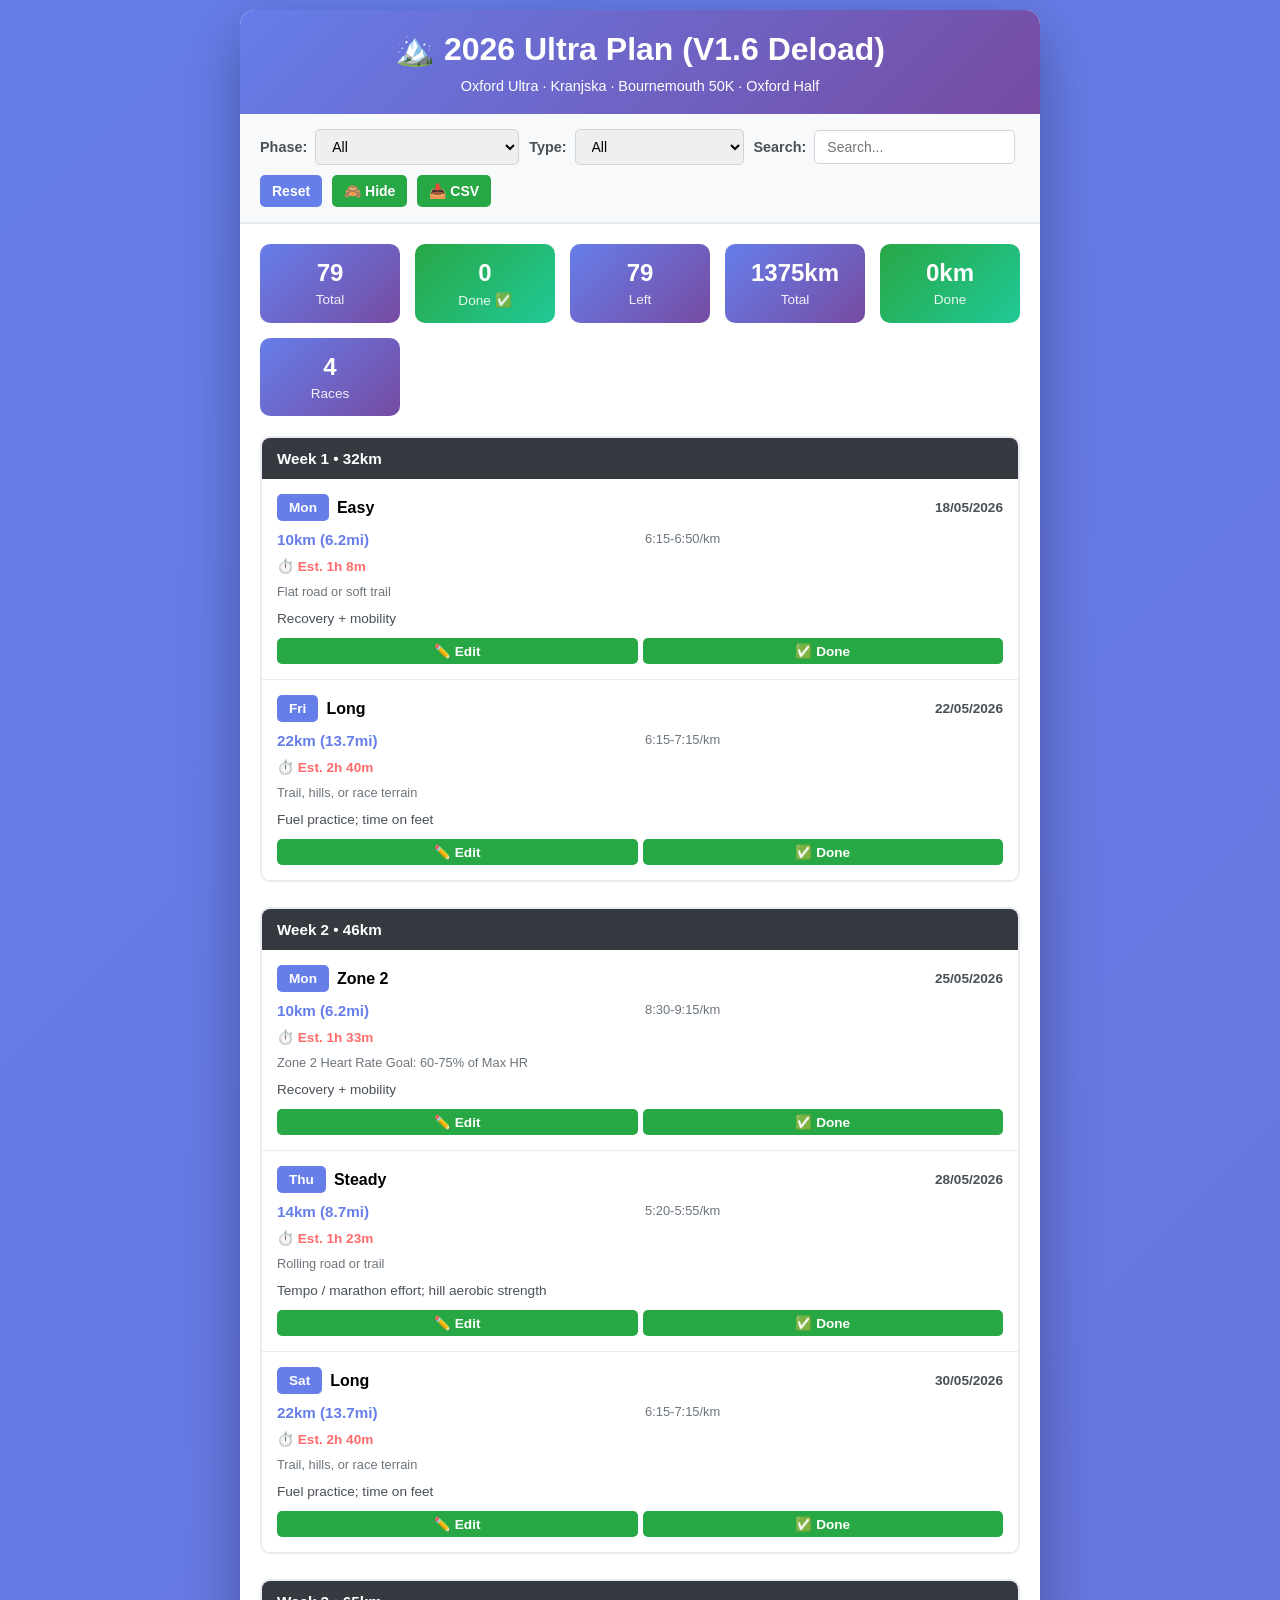
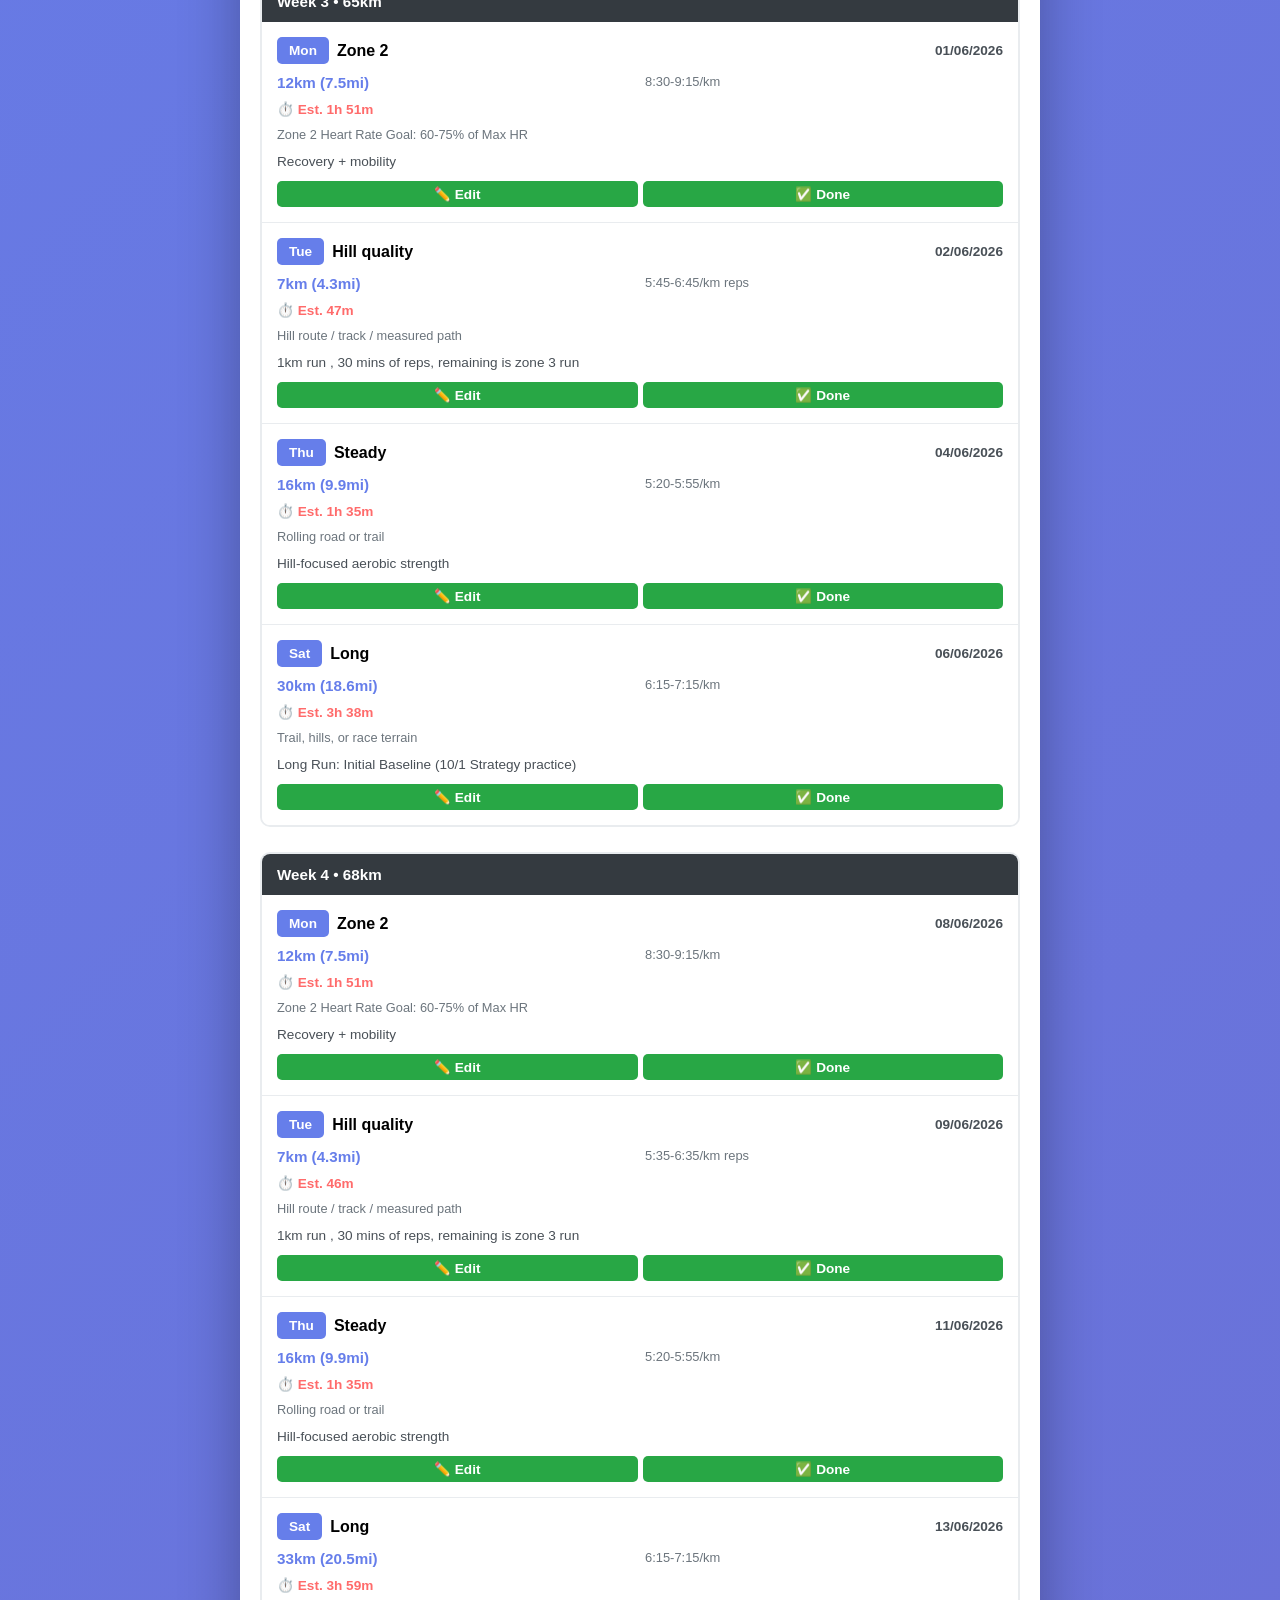
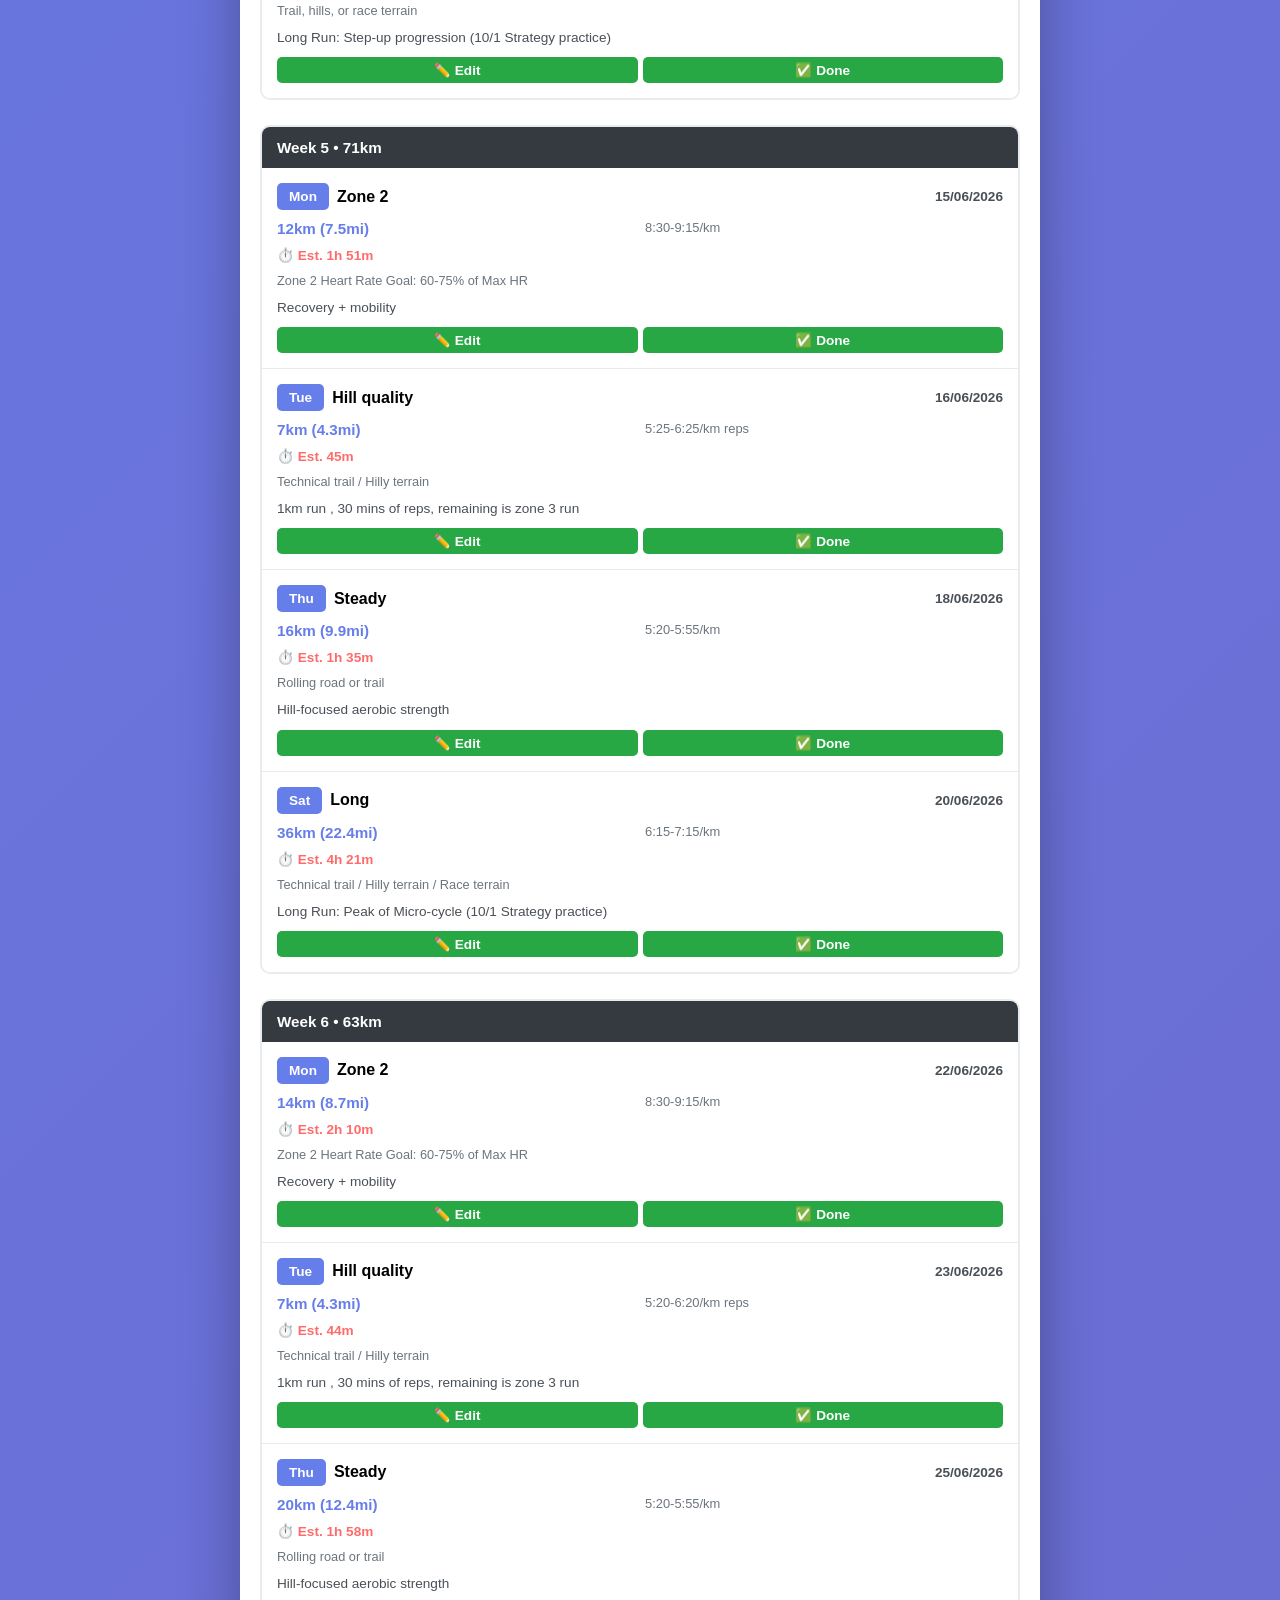
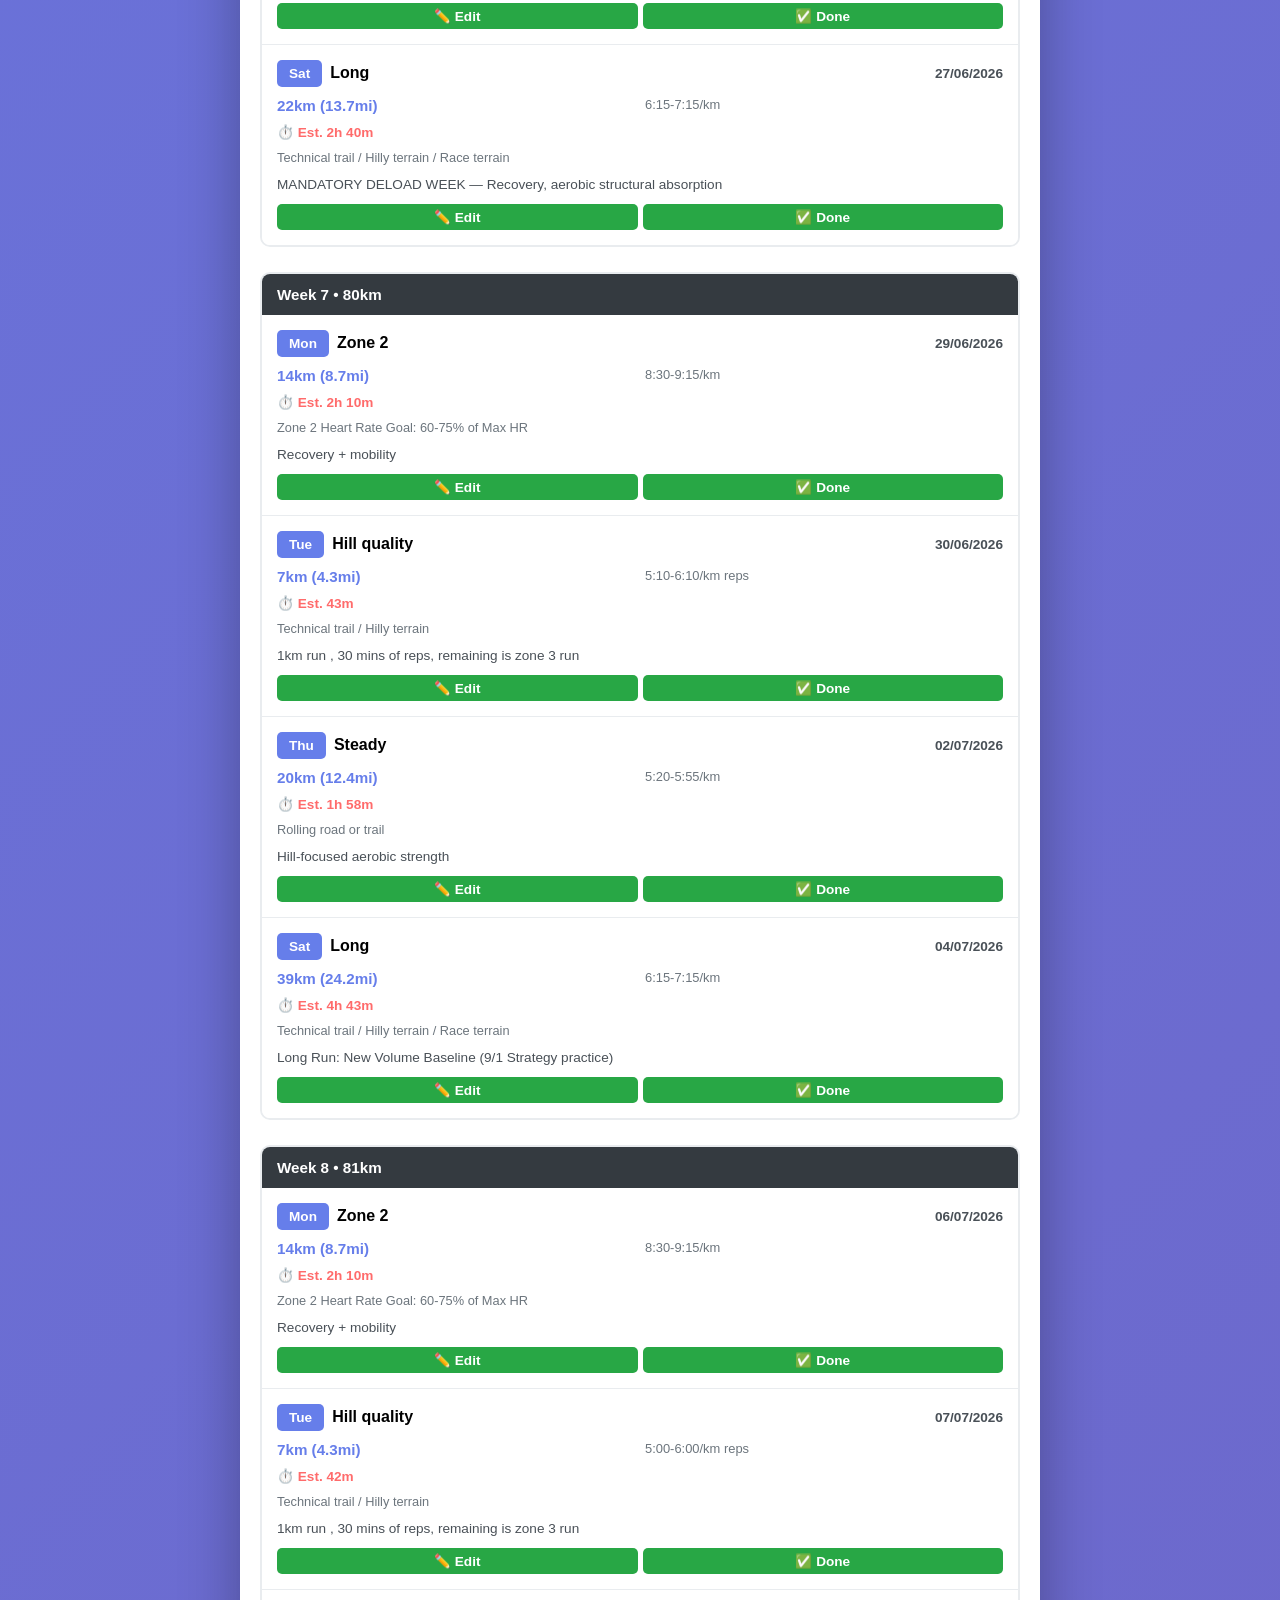
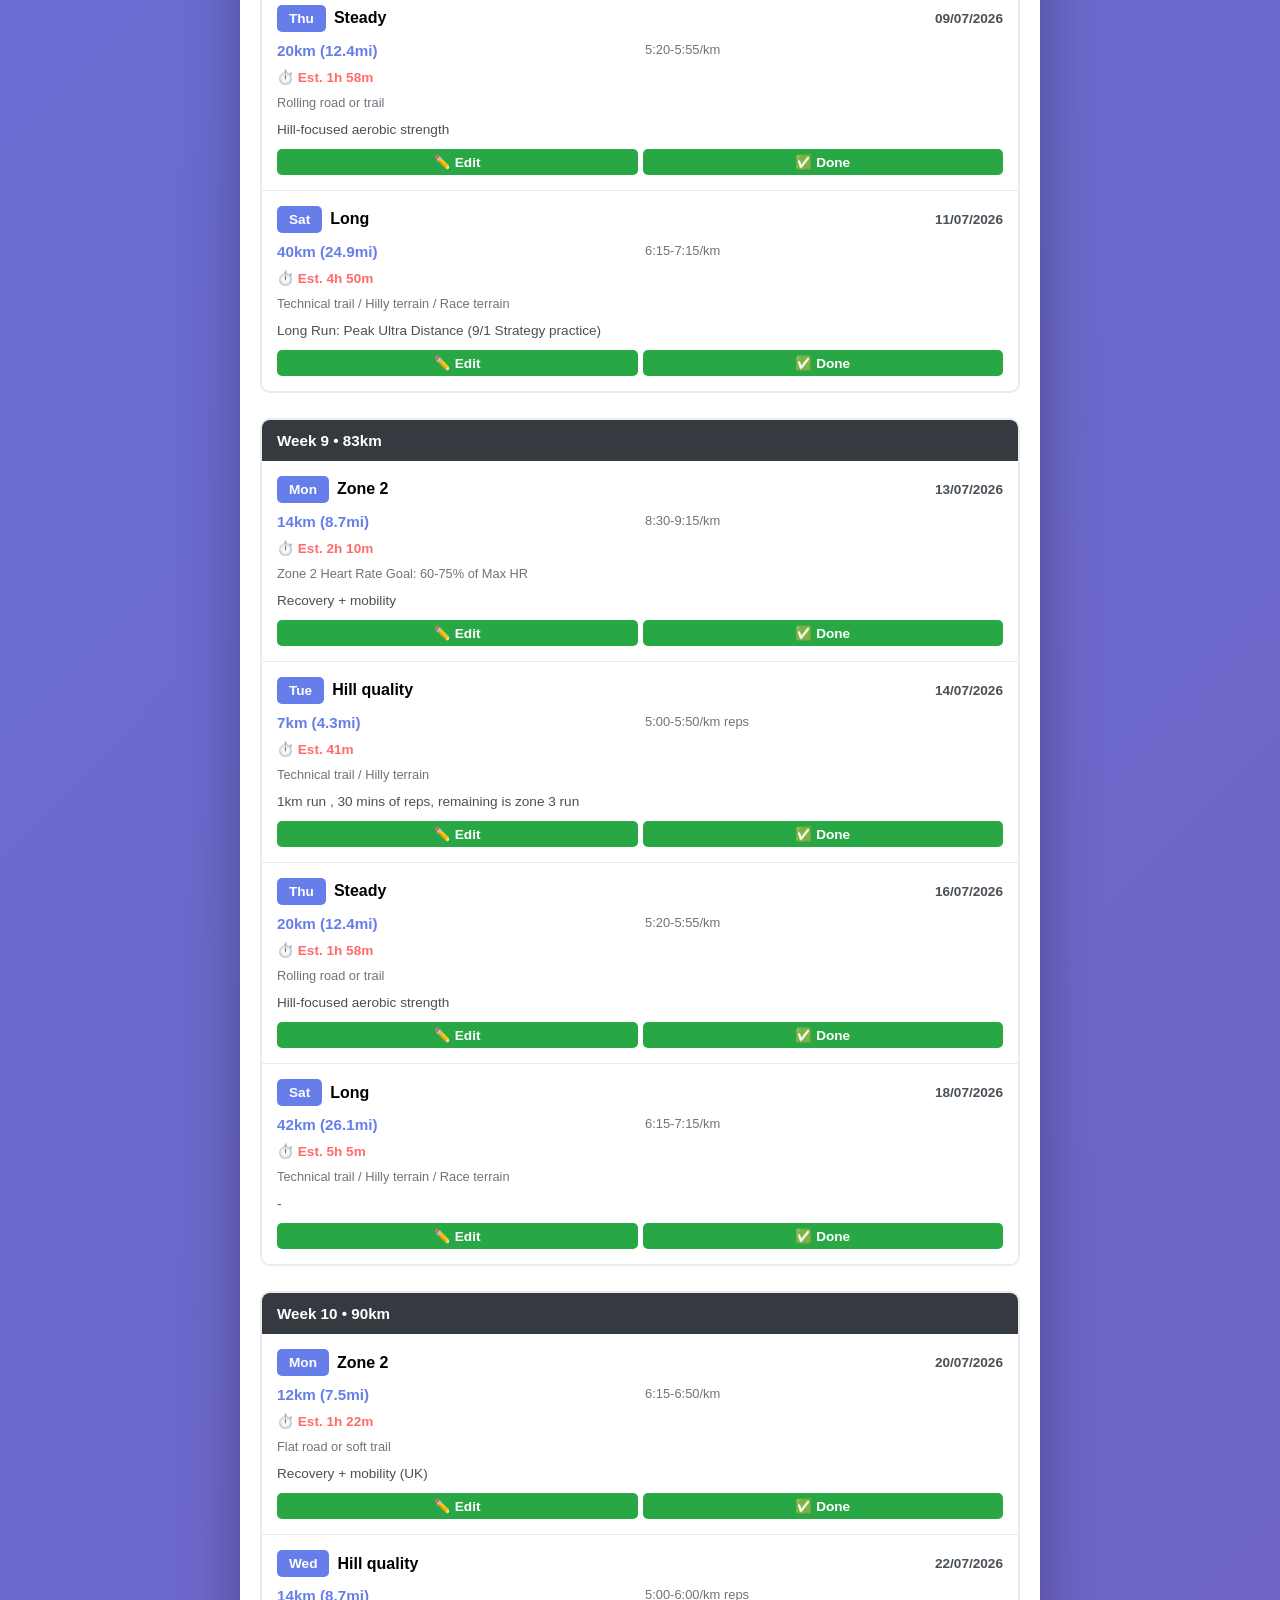
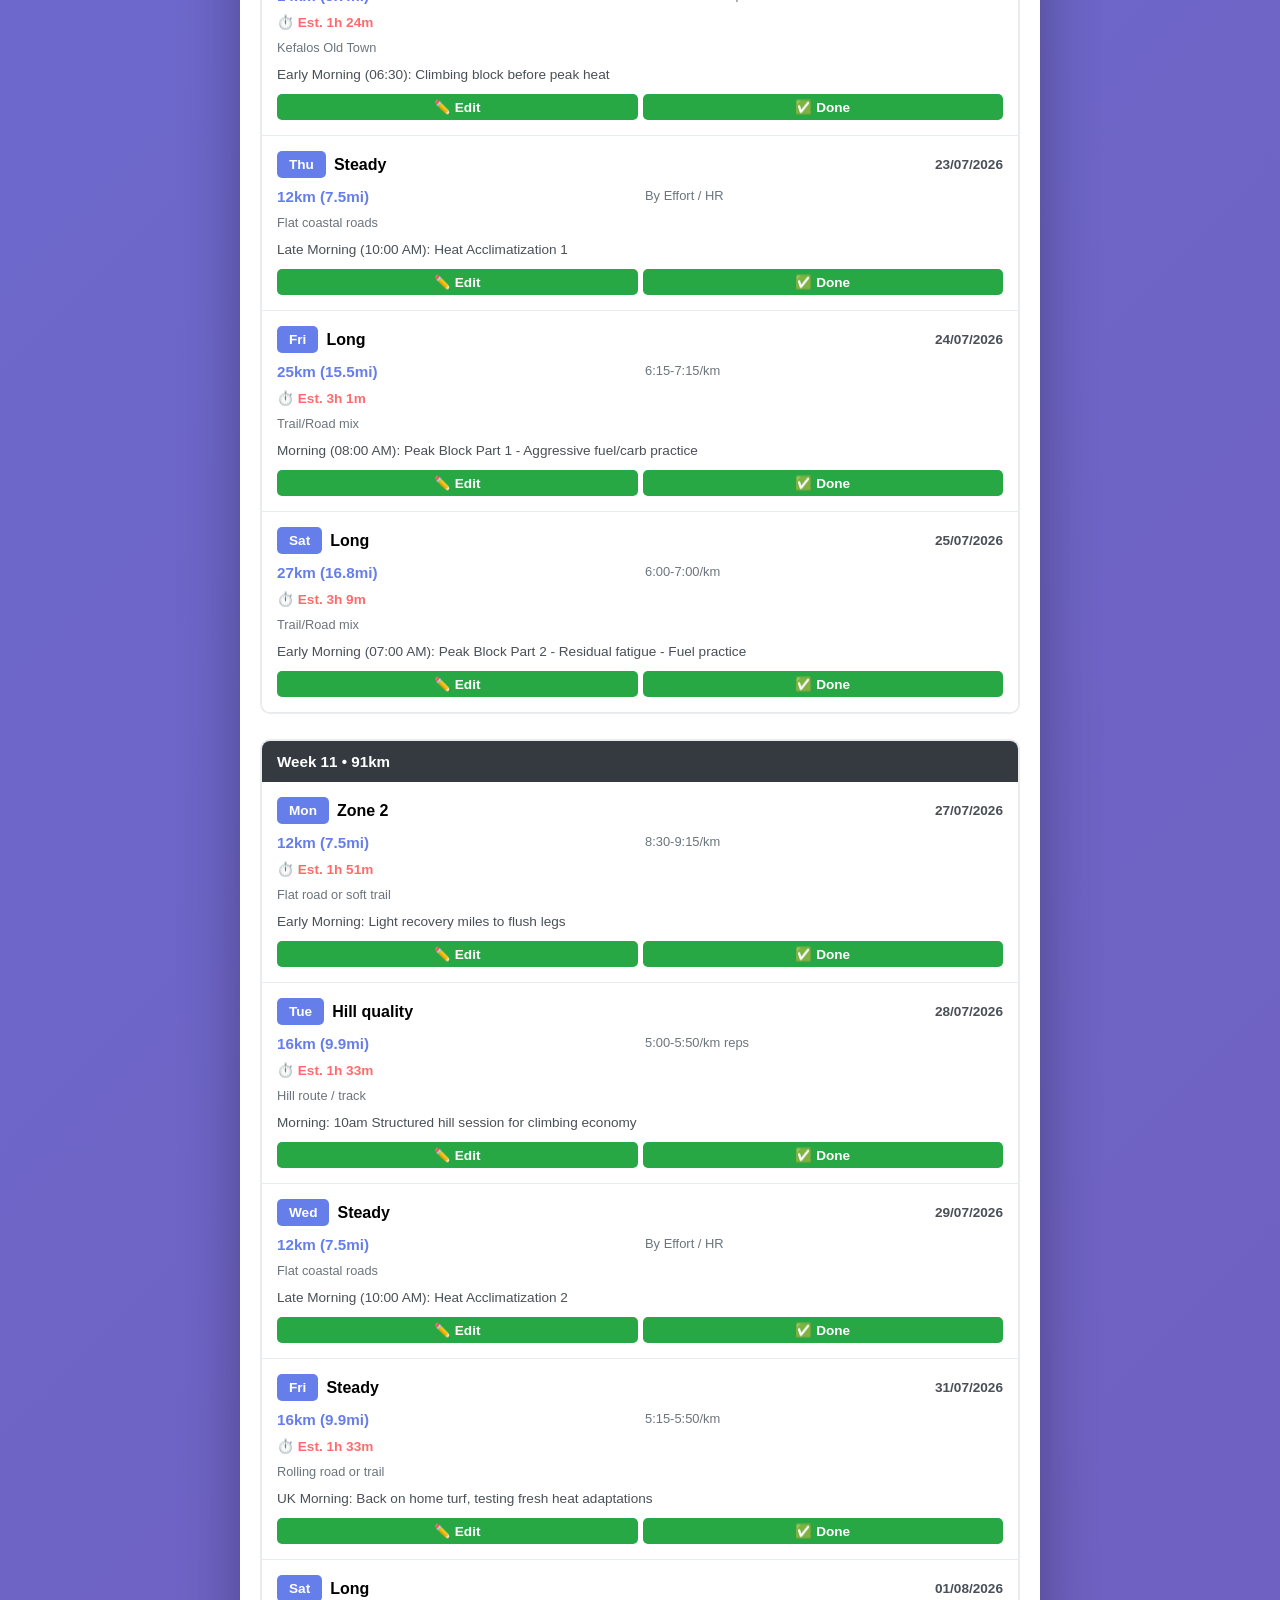
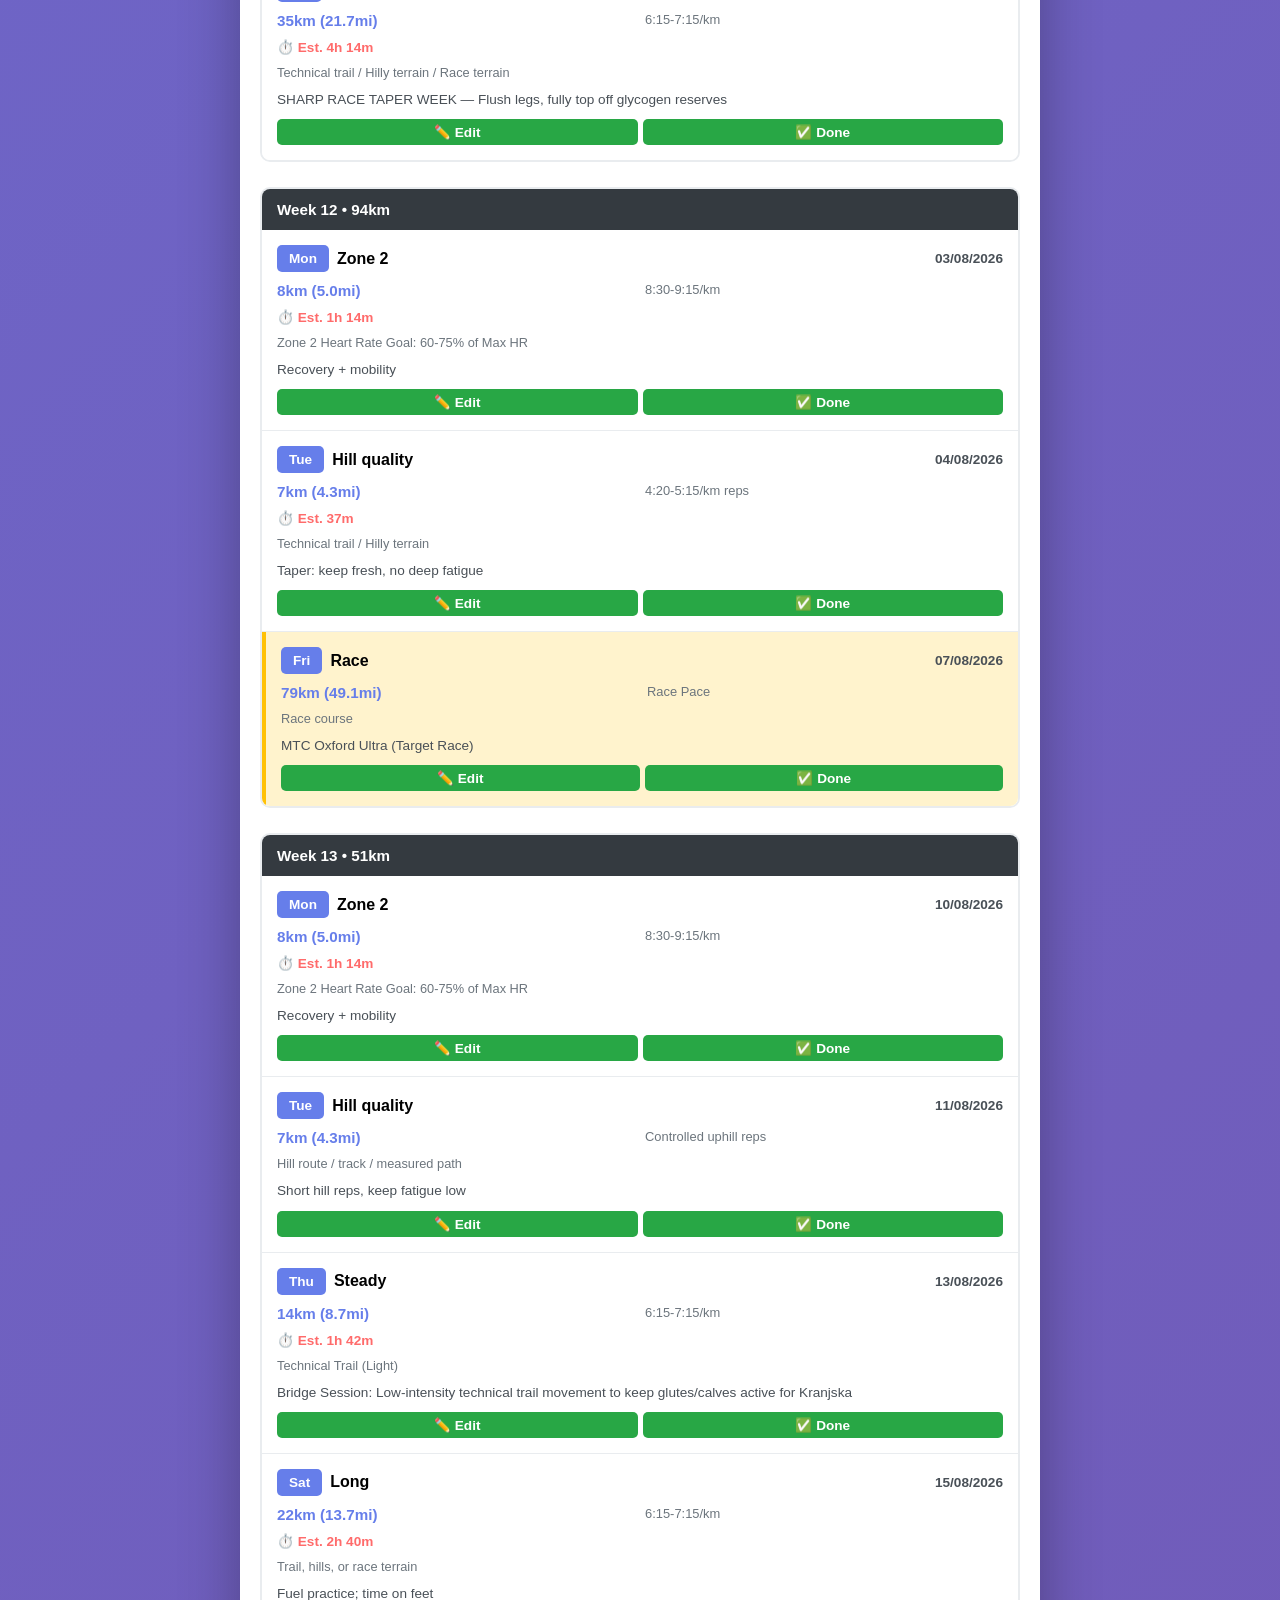
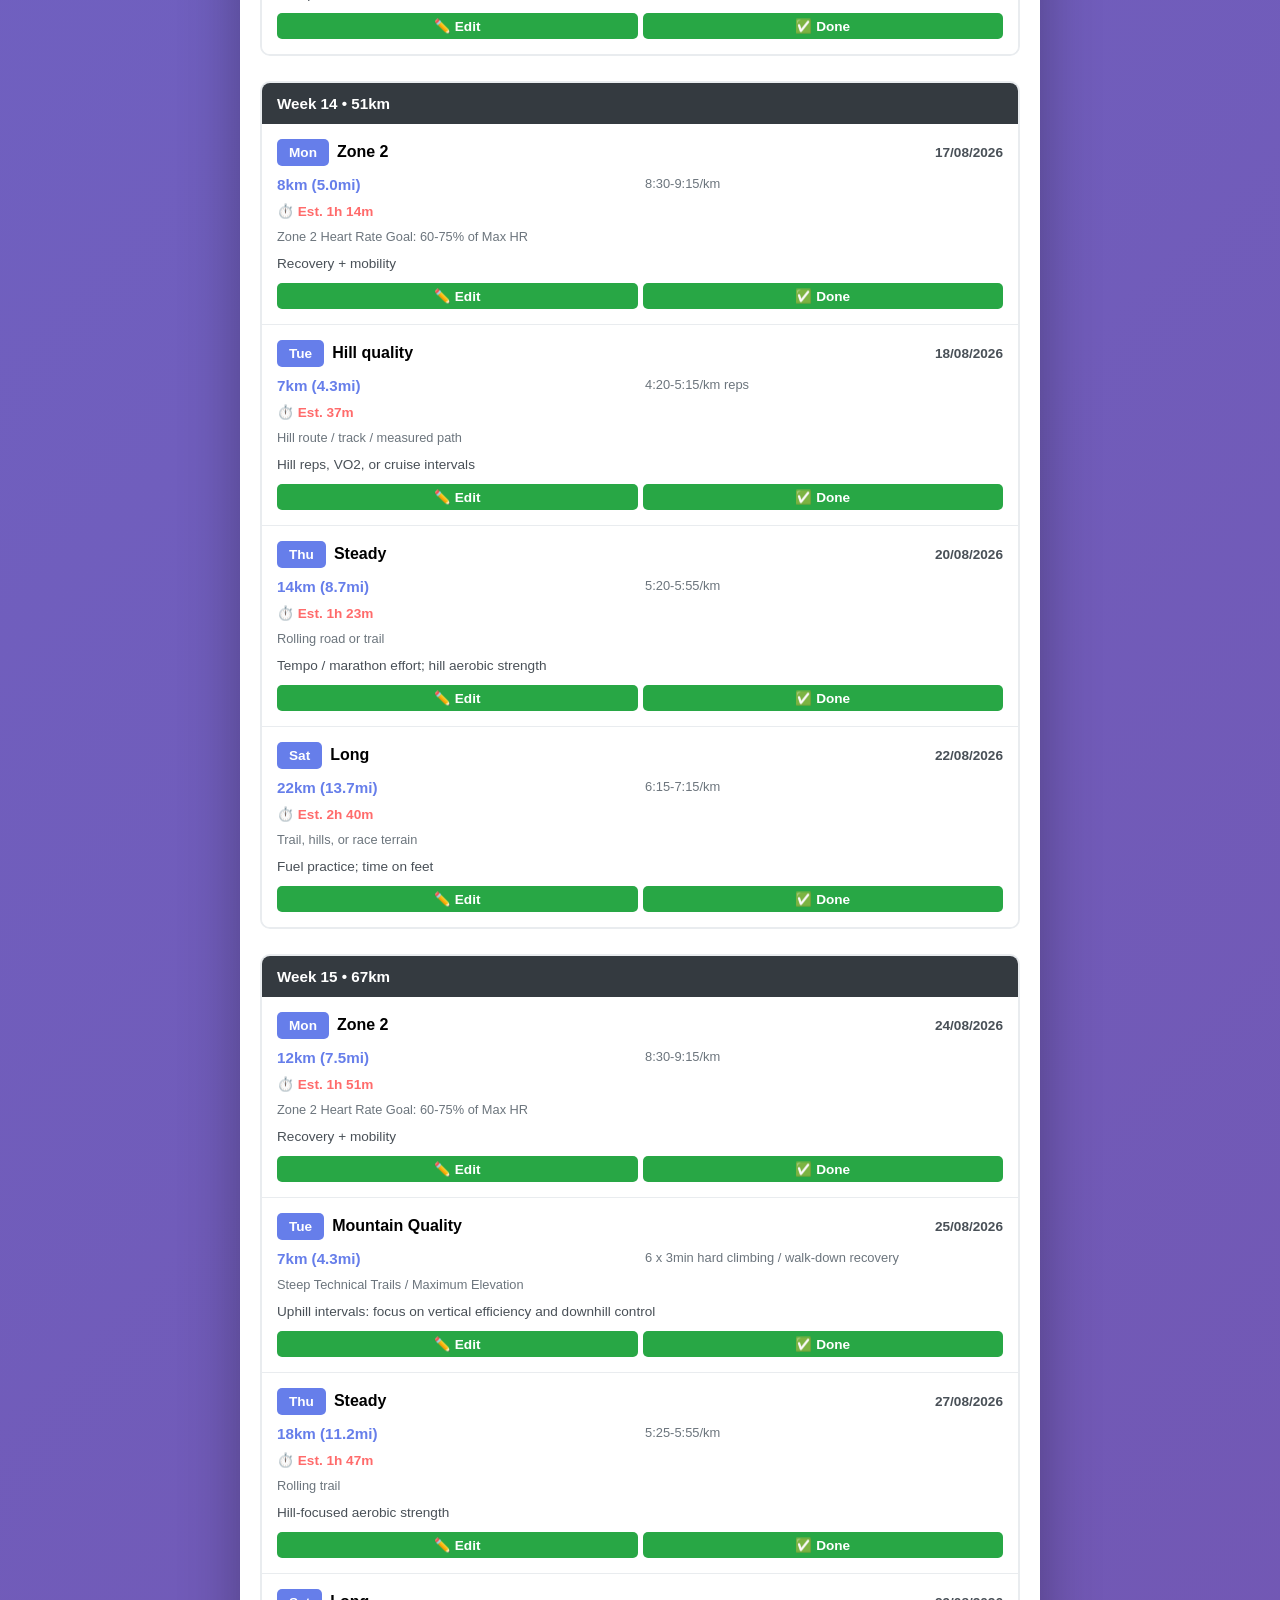
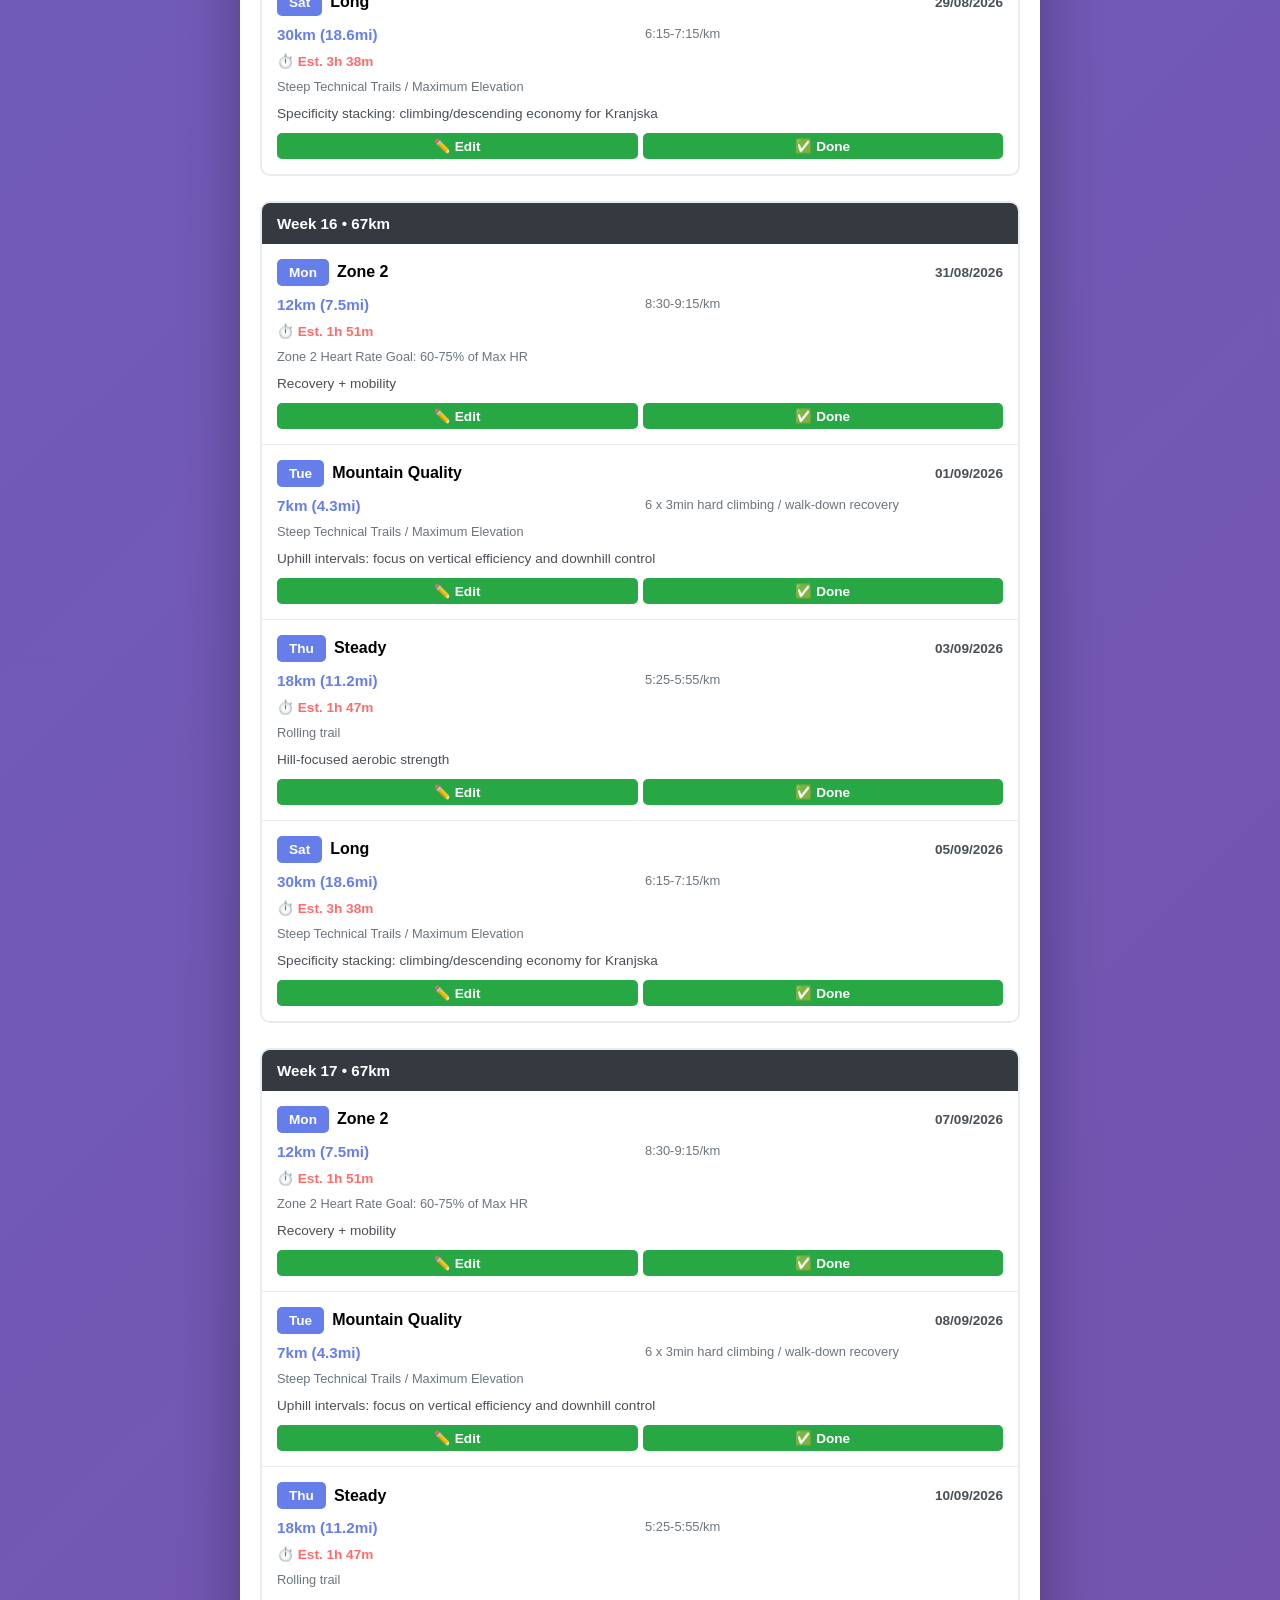
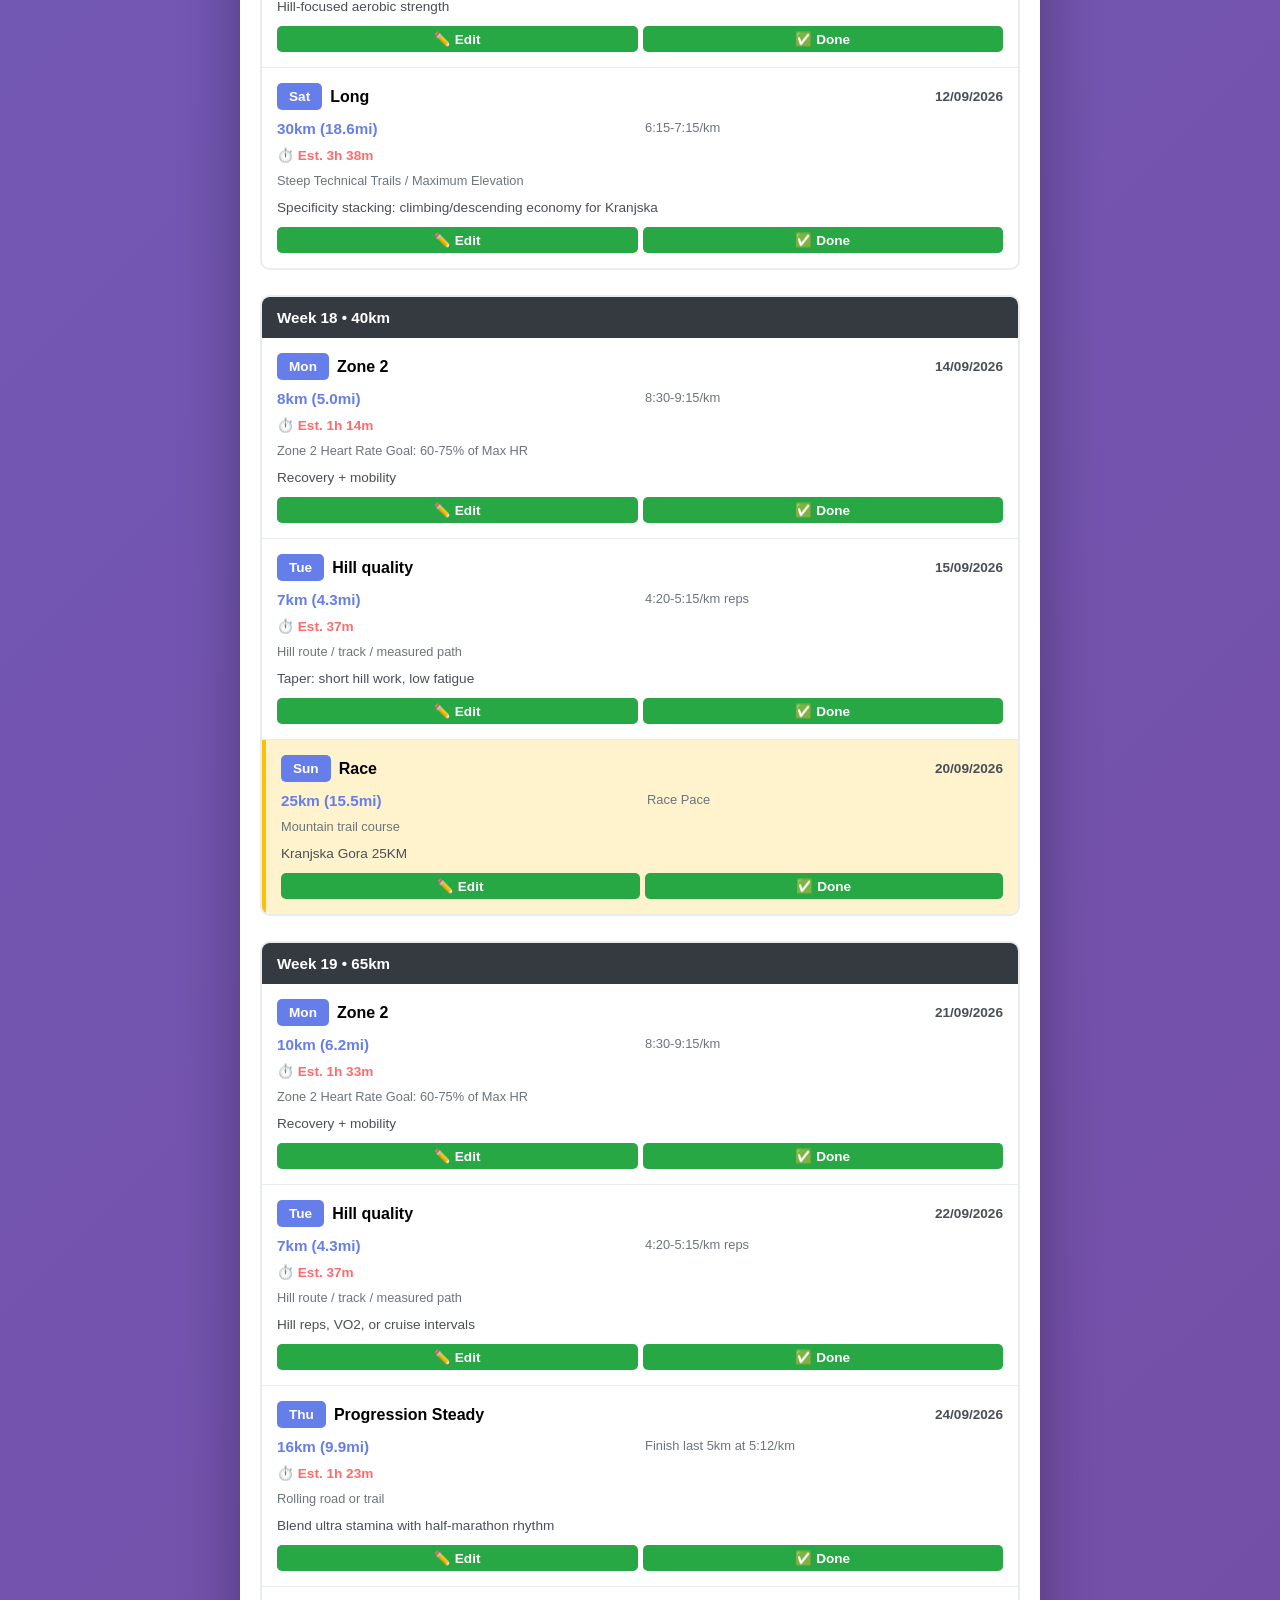
==== commit 66228405: "Update estimated time calculation to use slowest pace instead of average" ====
--- a/index.html
+++ b/index.html
@@ -536,7 +536,7 @@
 
         let currentEditIndex = null, draggedIndex = null, showCompleted = false;
 
-        // Parse pace string and calculate estimated time using AVERAGE pace
+        // Parse pace string and calculate estimated time using SLOWEST pace
         function estimateRunTime(distance, pace) {
             if (!pace || !distance) return null;
             
@@ -552,10 +552,10 @@
                 return minutes + (seconds / 60);
             });
             
-            // Calculate average pace
-            const averagePace = paces.reduce((a, b) => a + b, 0) / paces.length;
+            // Use slowest pace (maximum value) for conservative estimation
+            const slowestPace = Math.max(...paces);
             
-            const totalMinutes = distance * averagePace;
+            const totalMinutes = distance * slowestPace;
             const hours = Math.floor(totalMinutes / 60);
             const mins = Math.round(totalMinutes % 60);
             
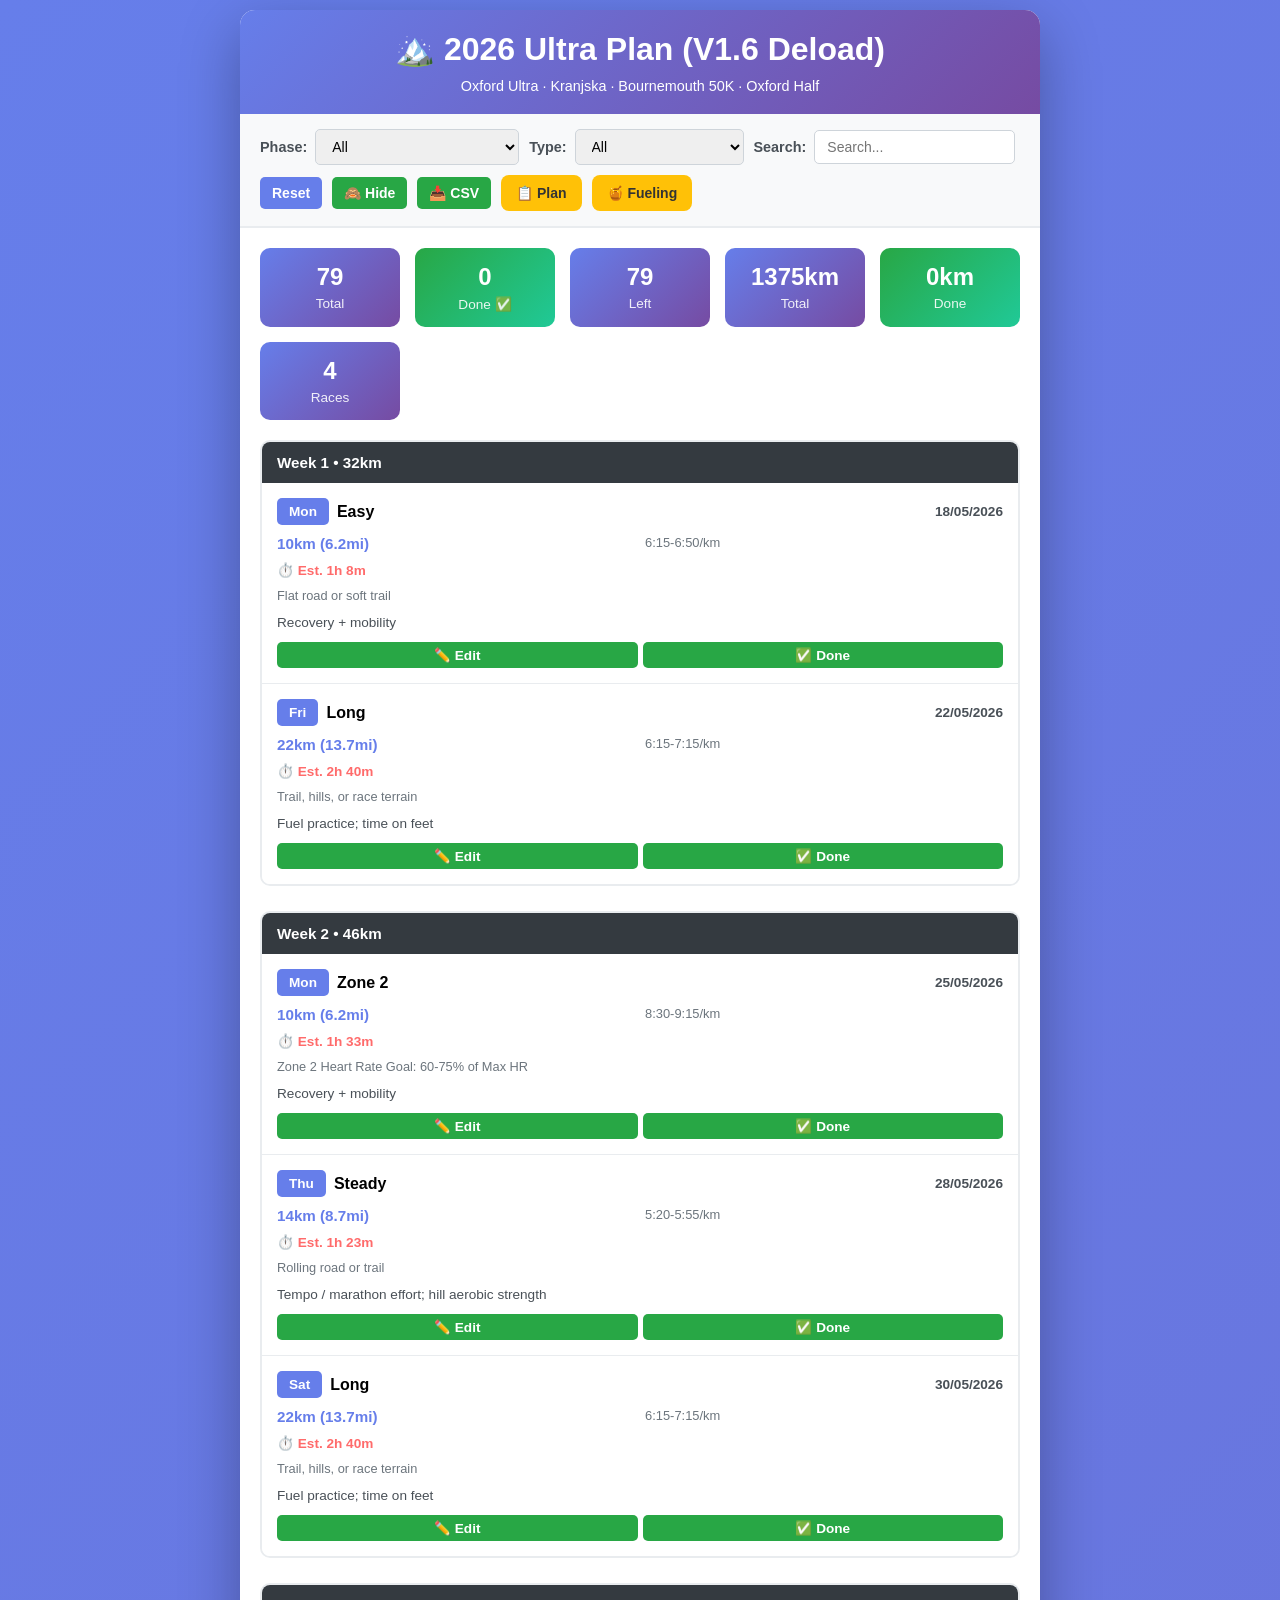
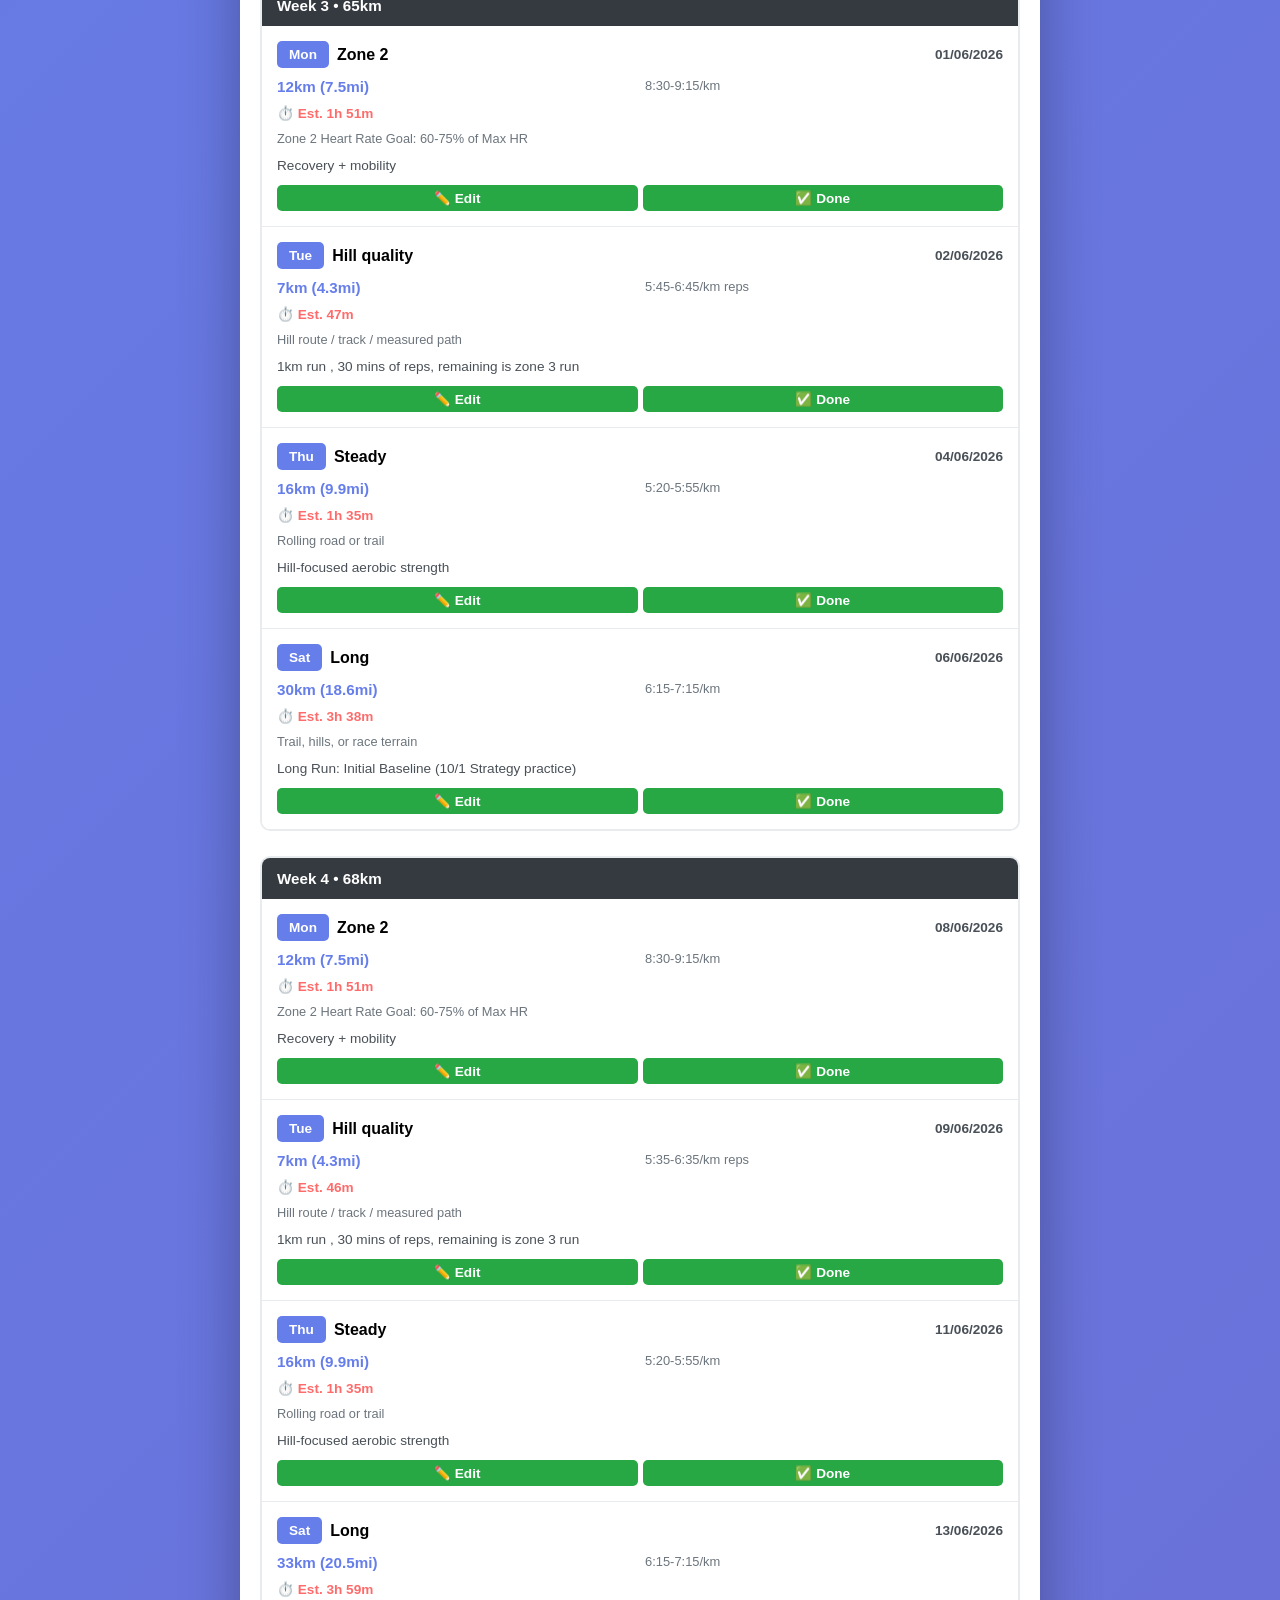
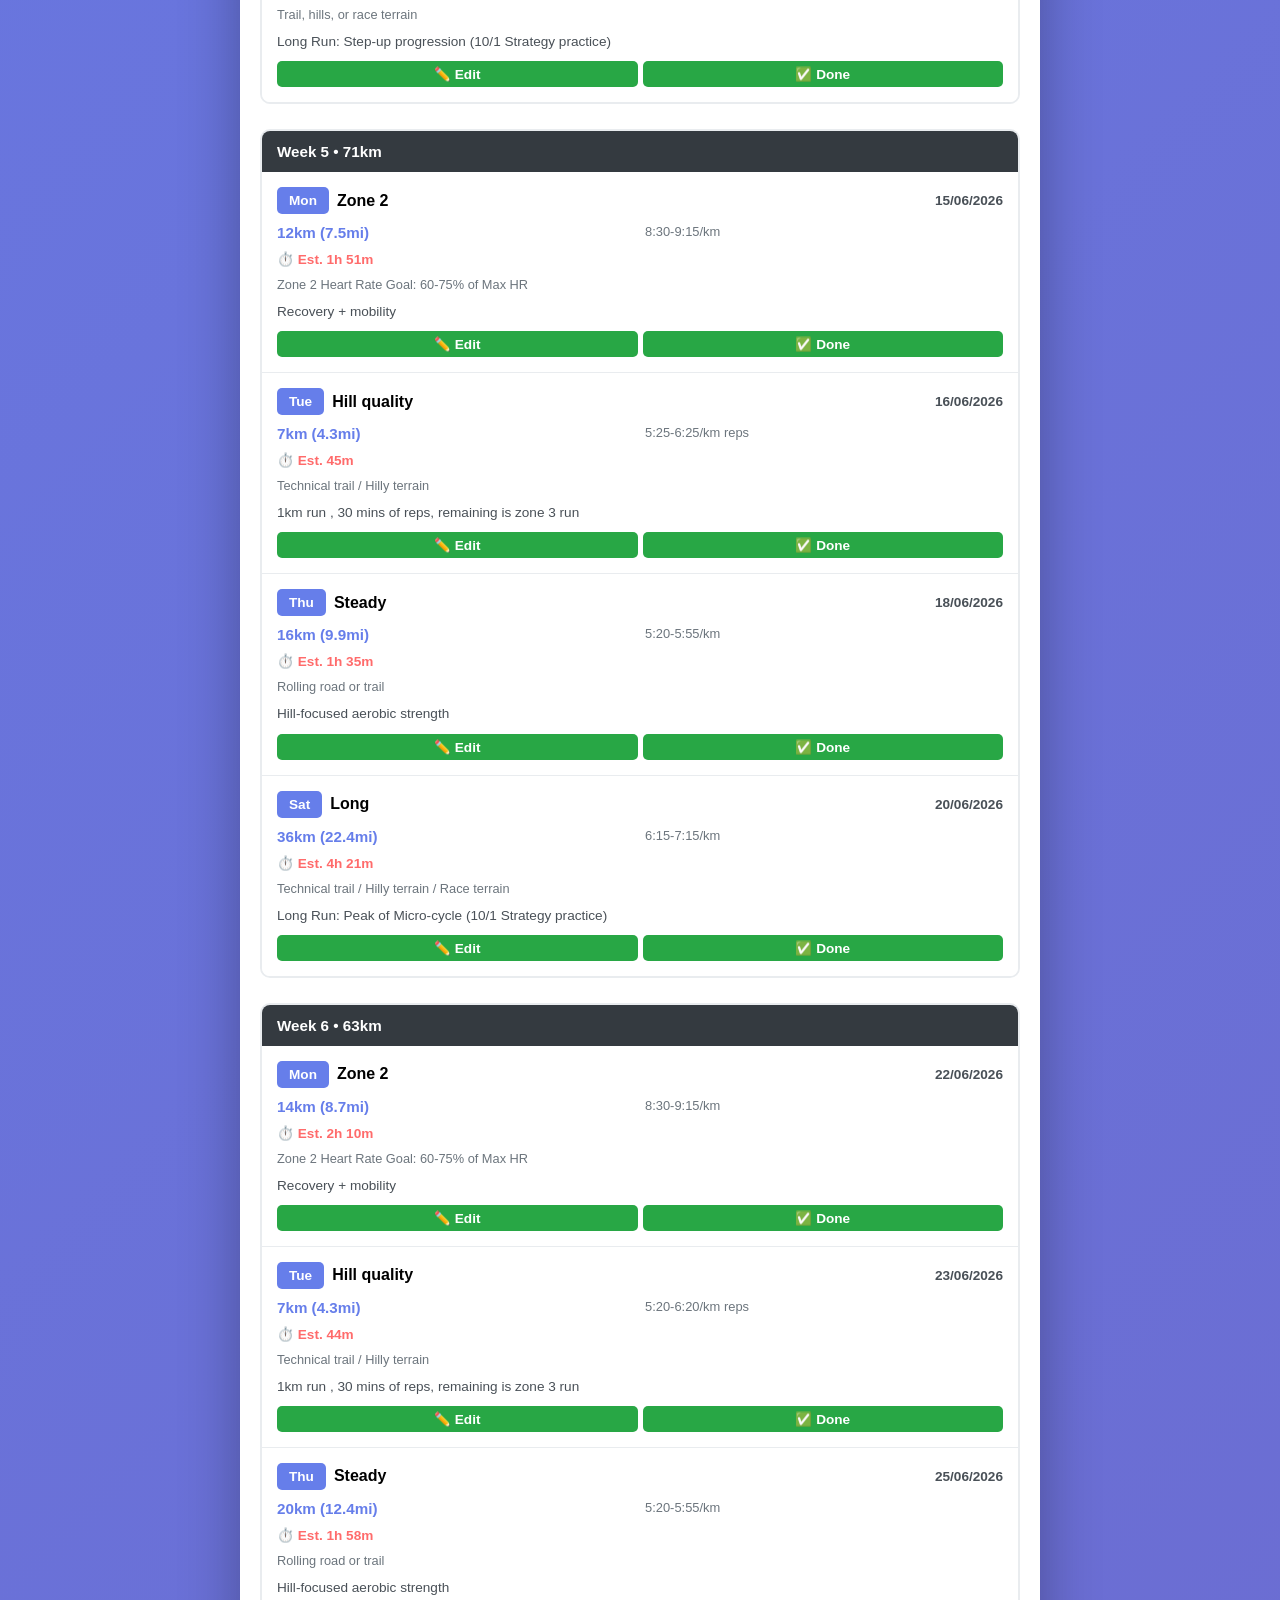
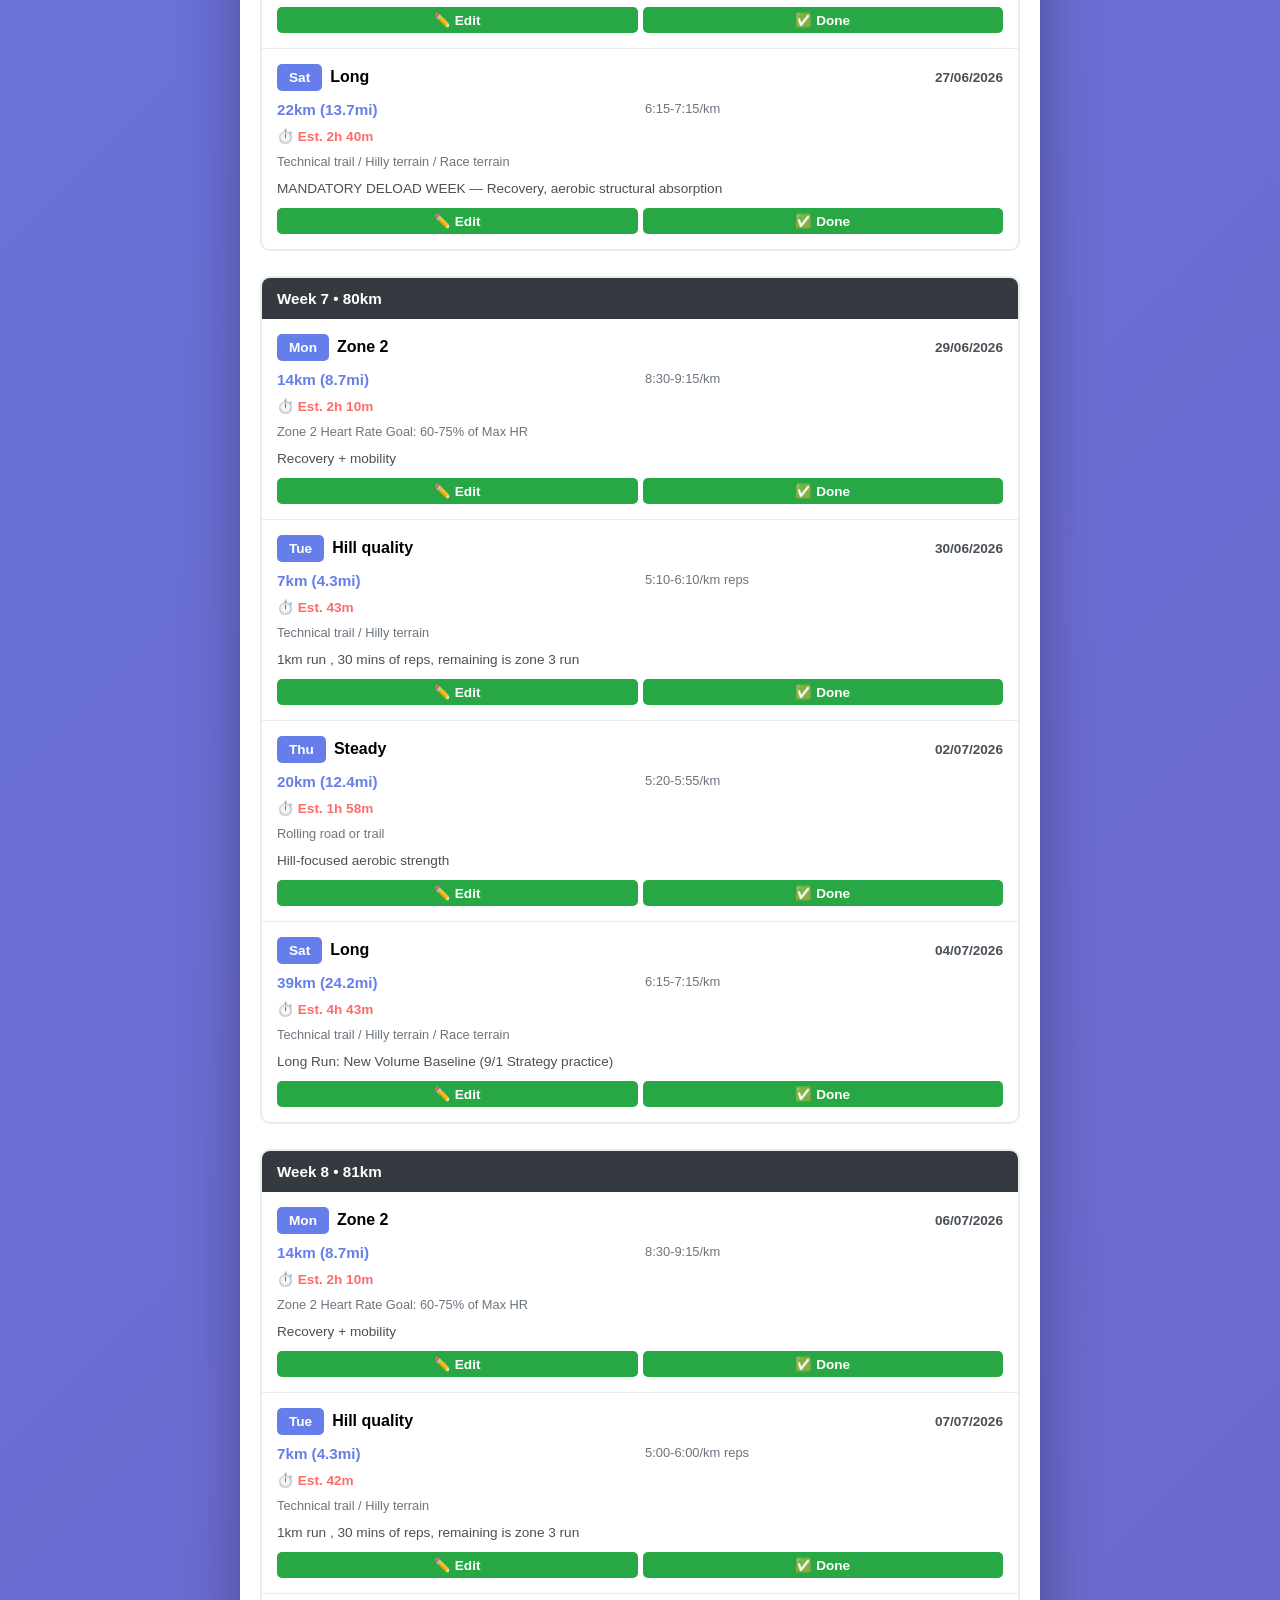
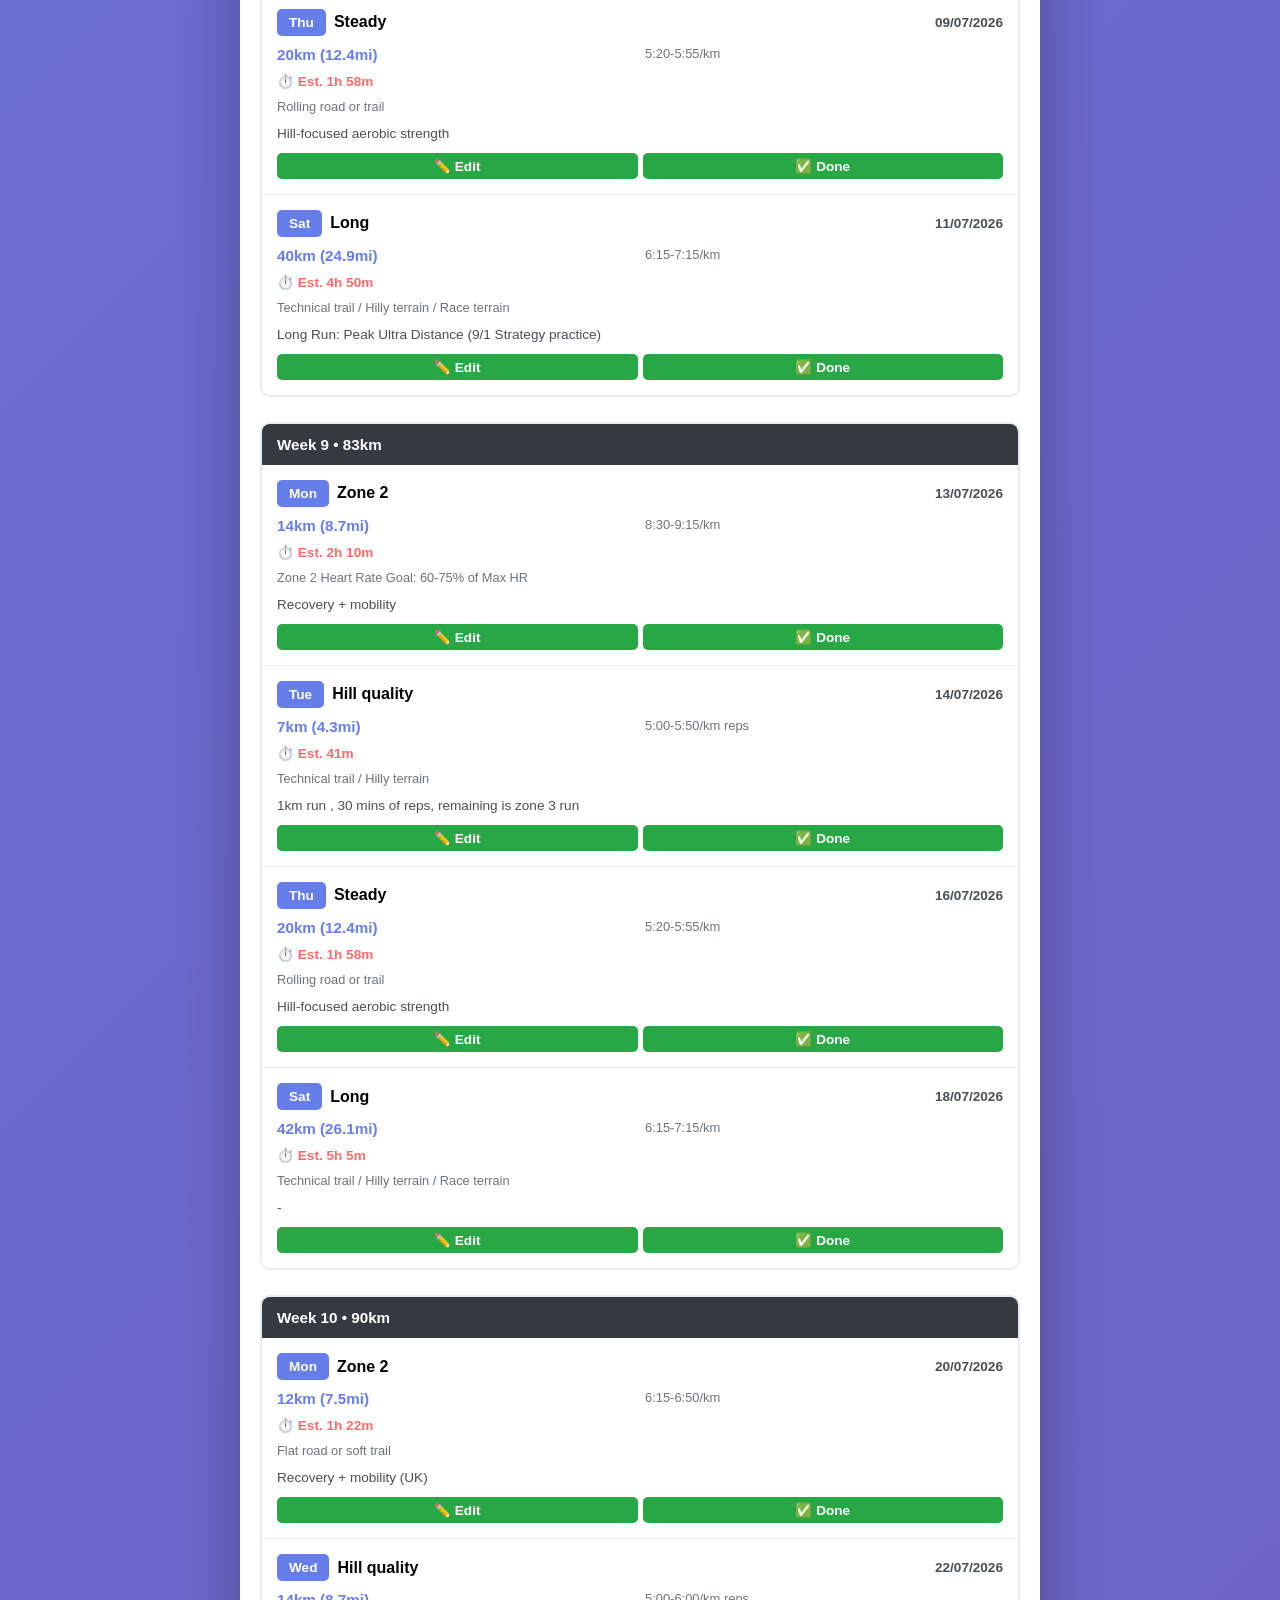
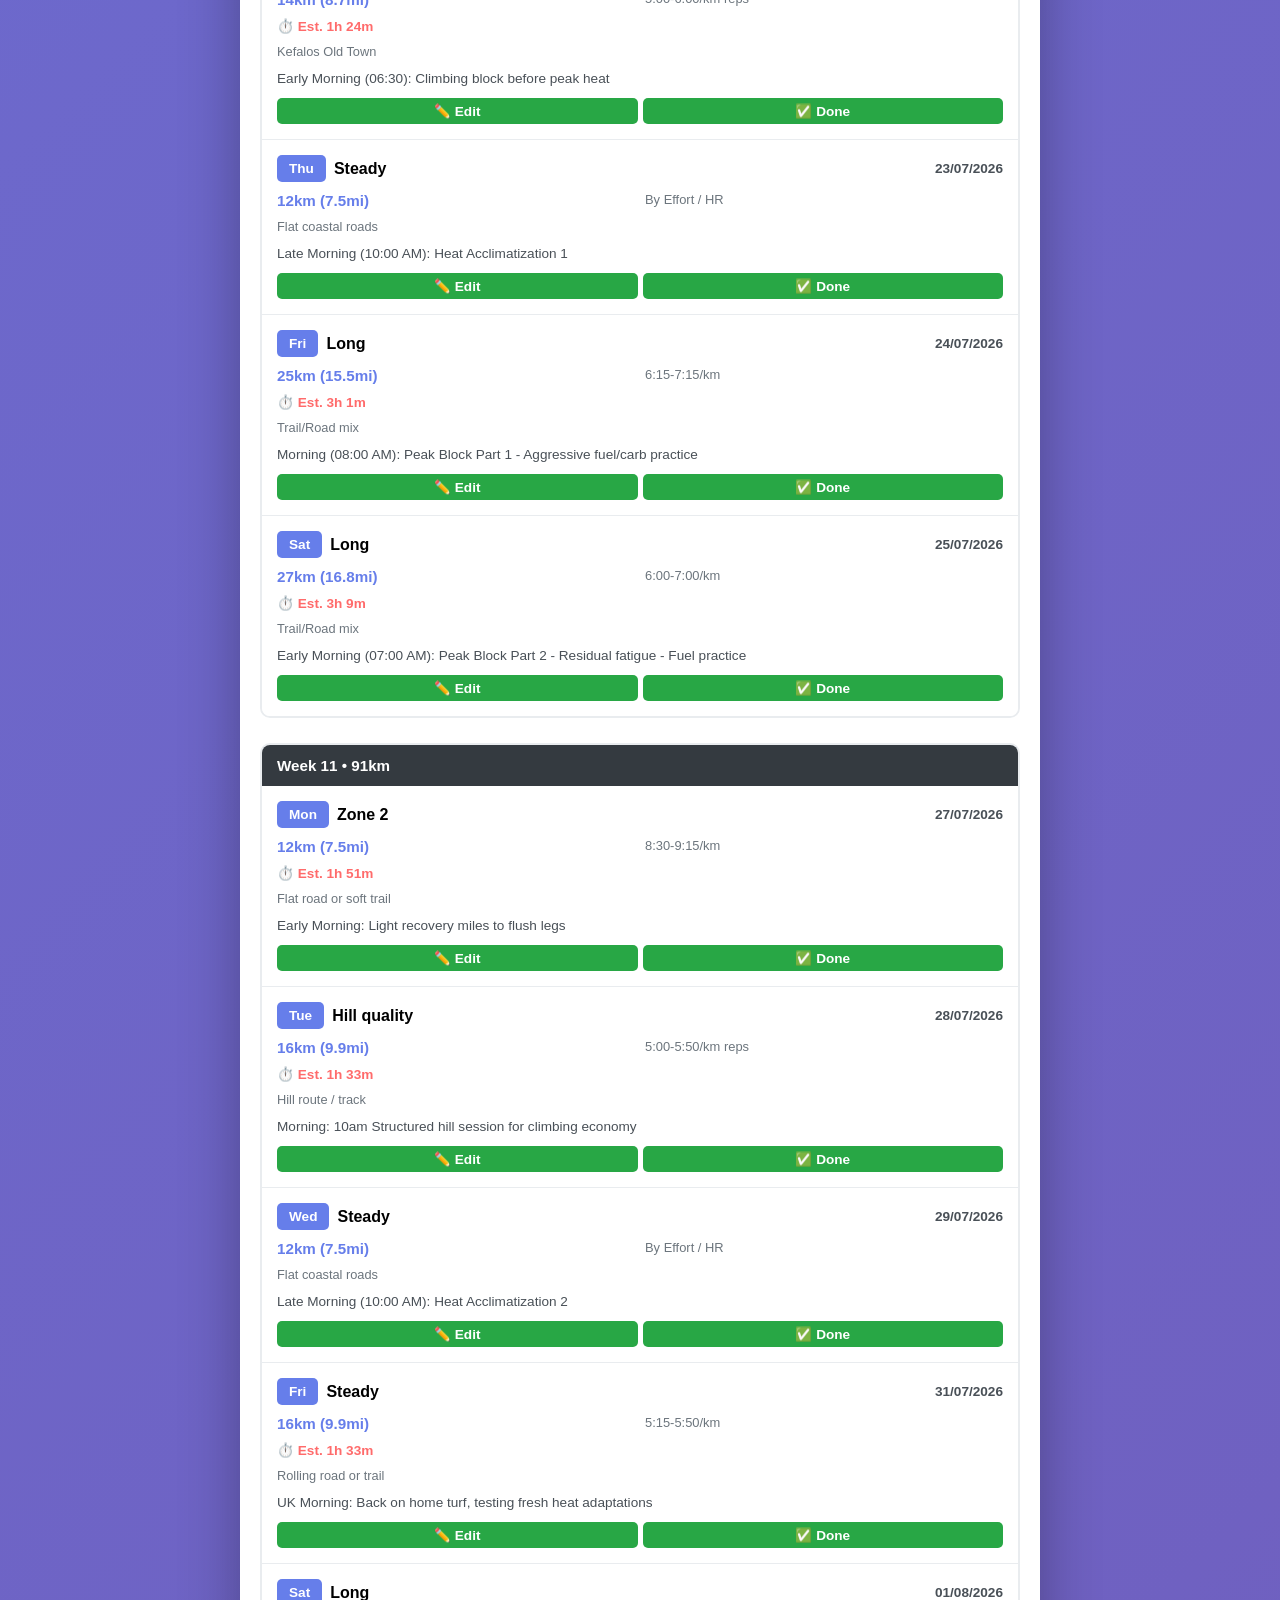
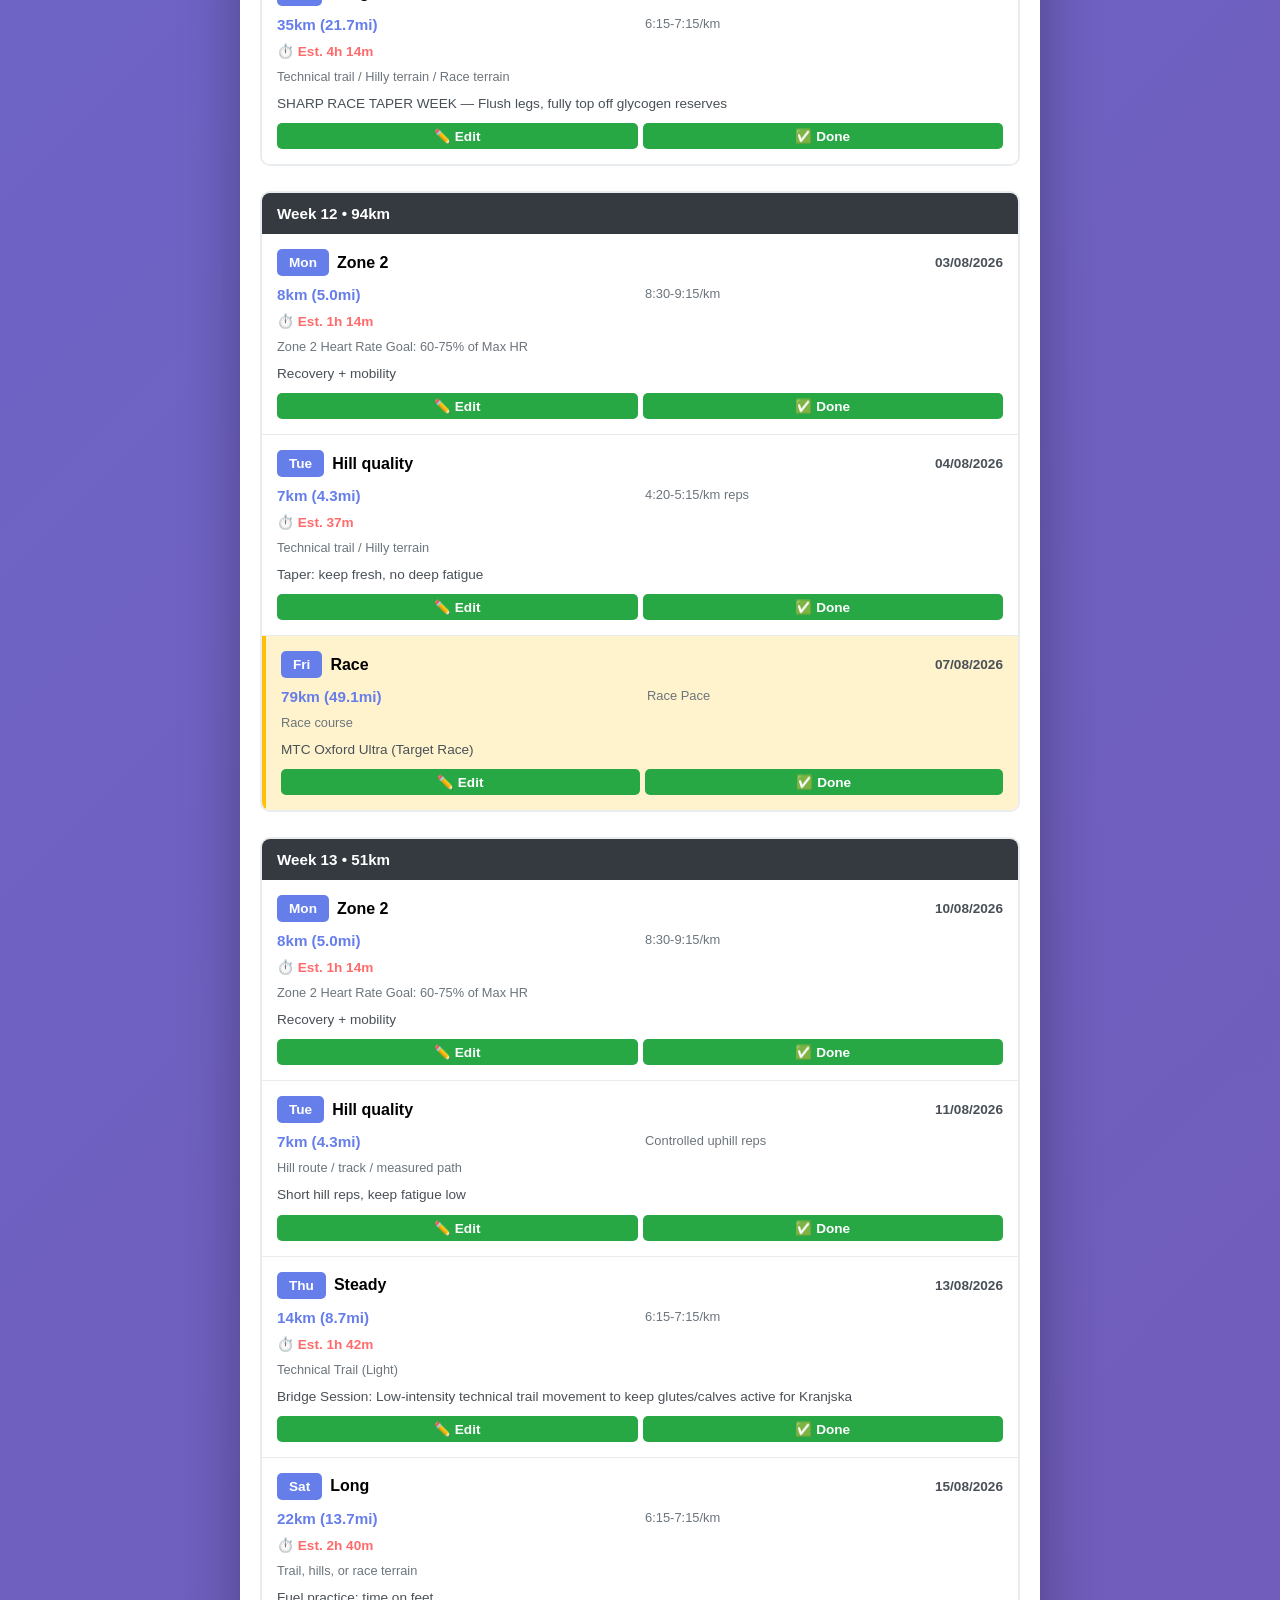
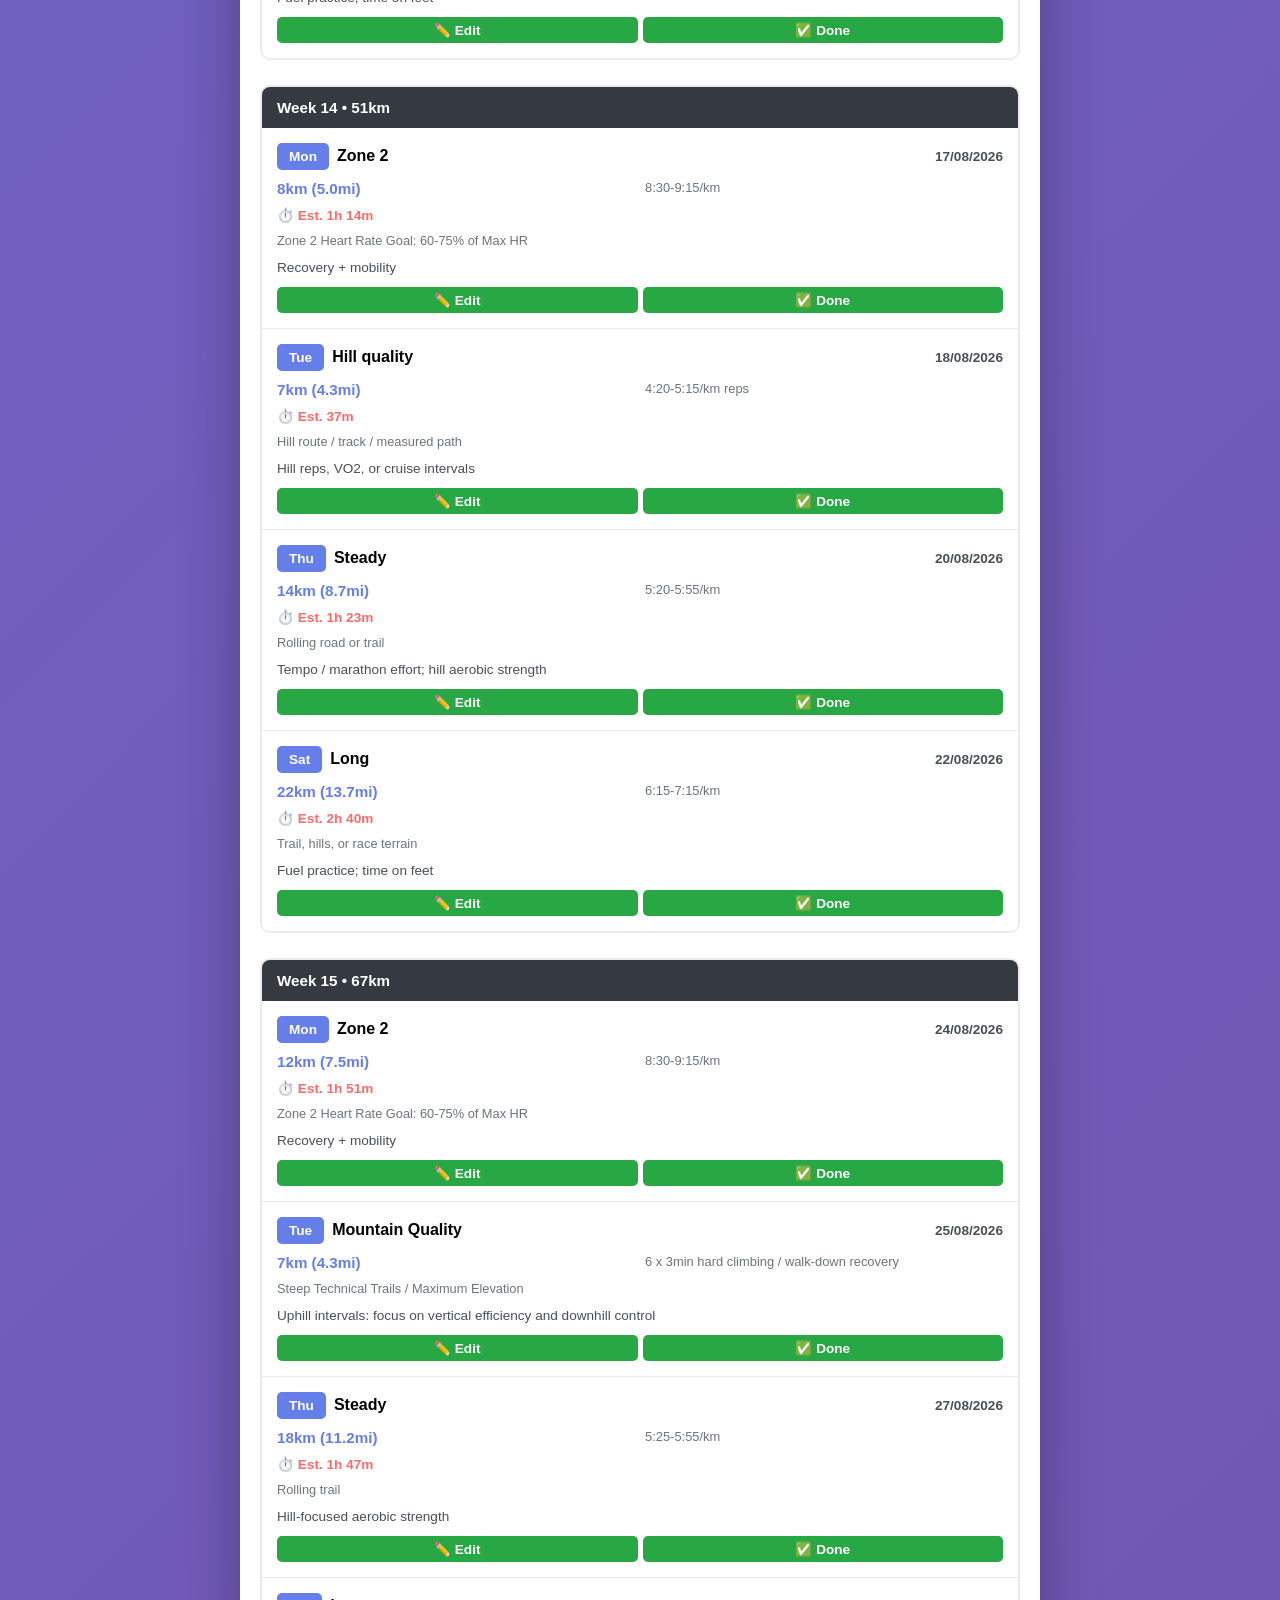
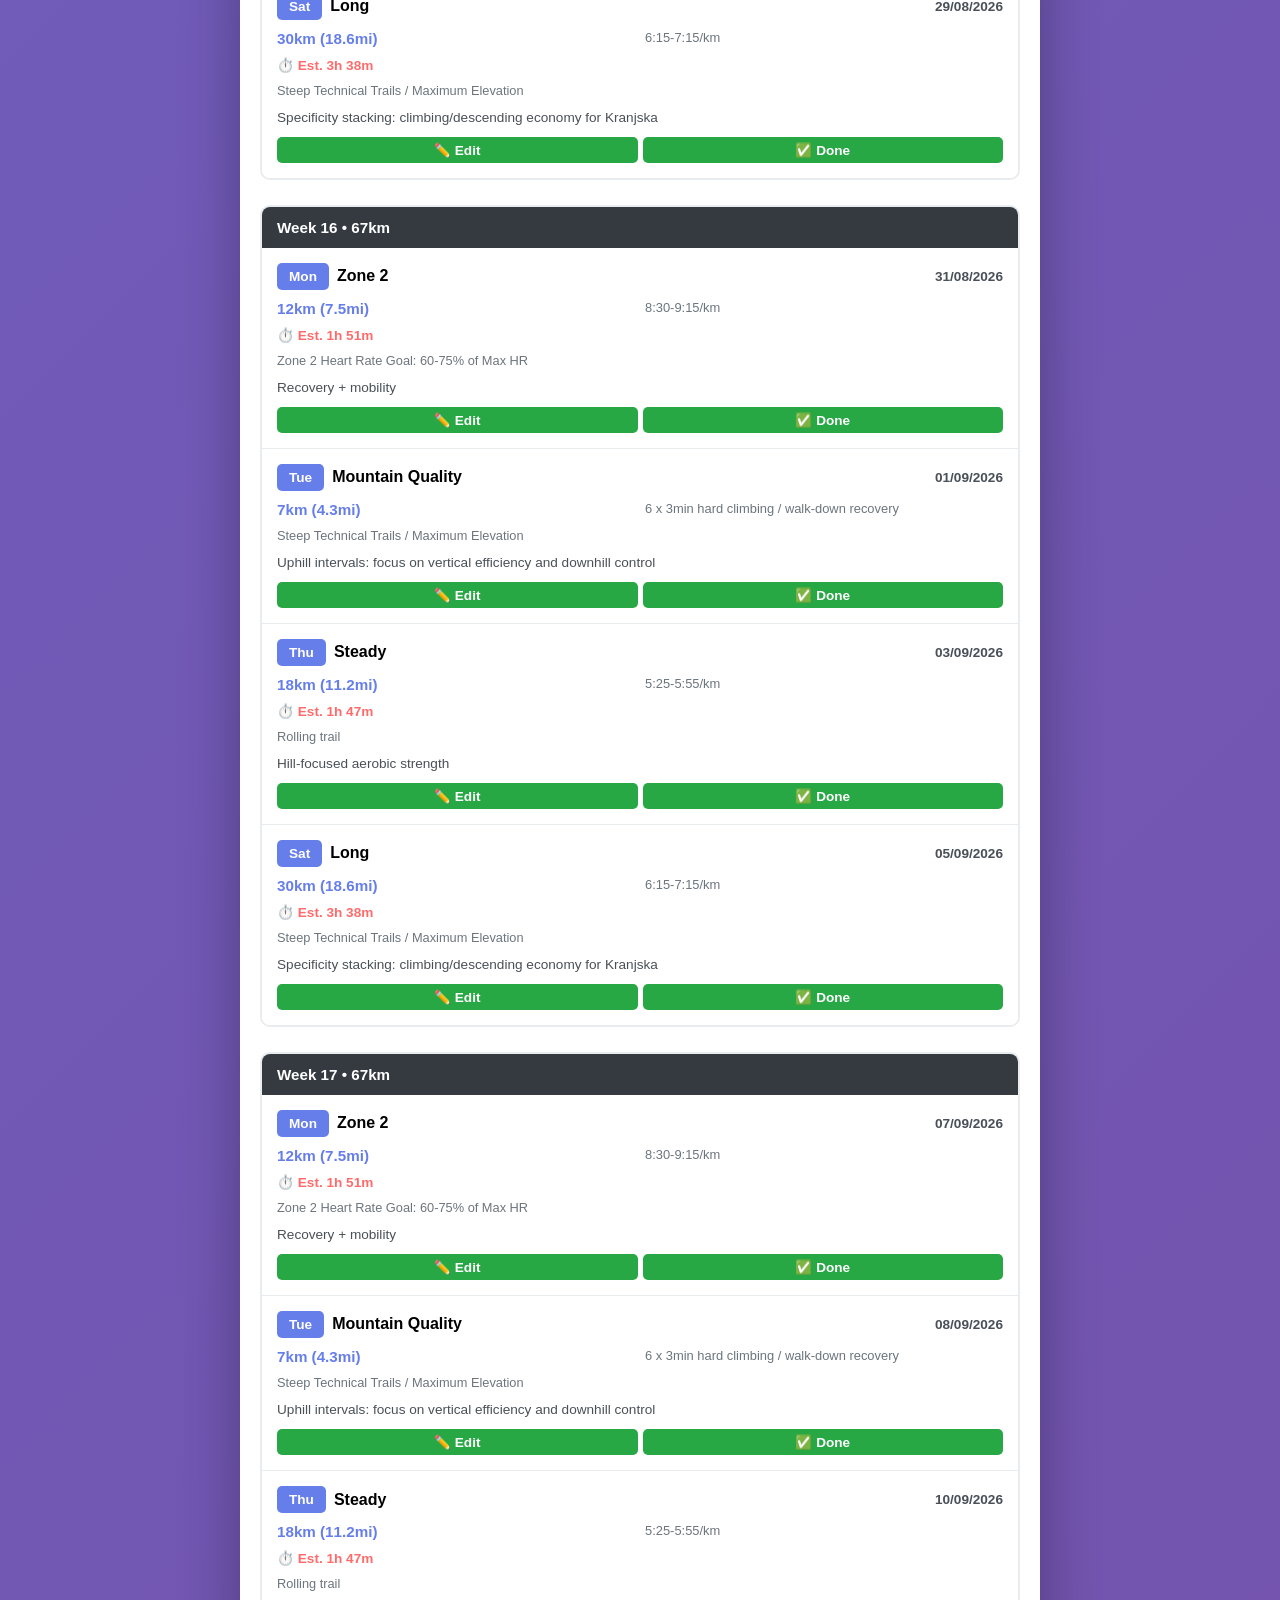
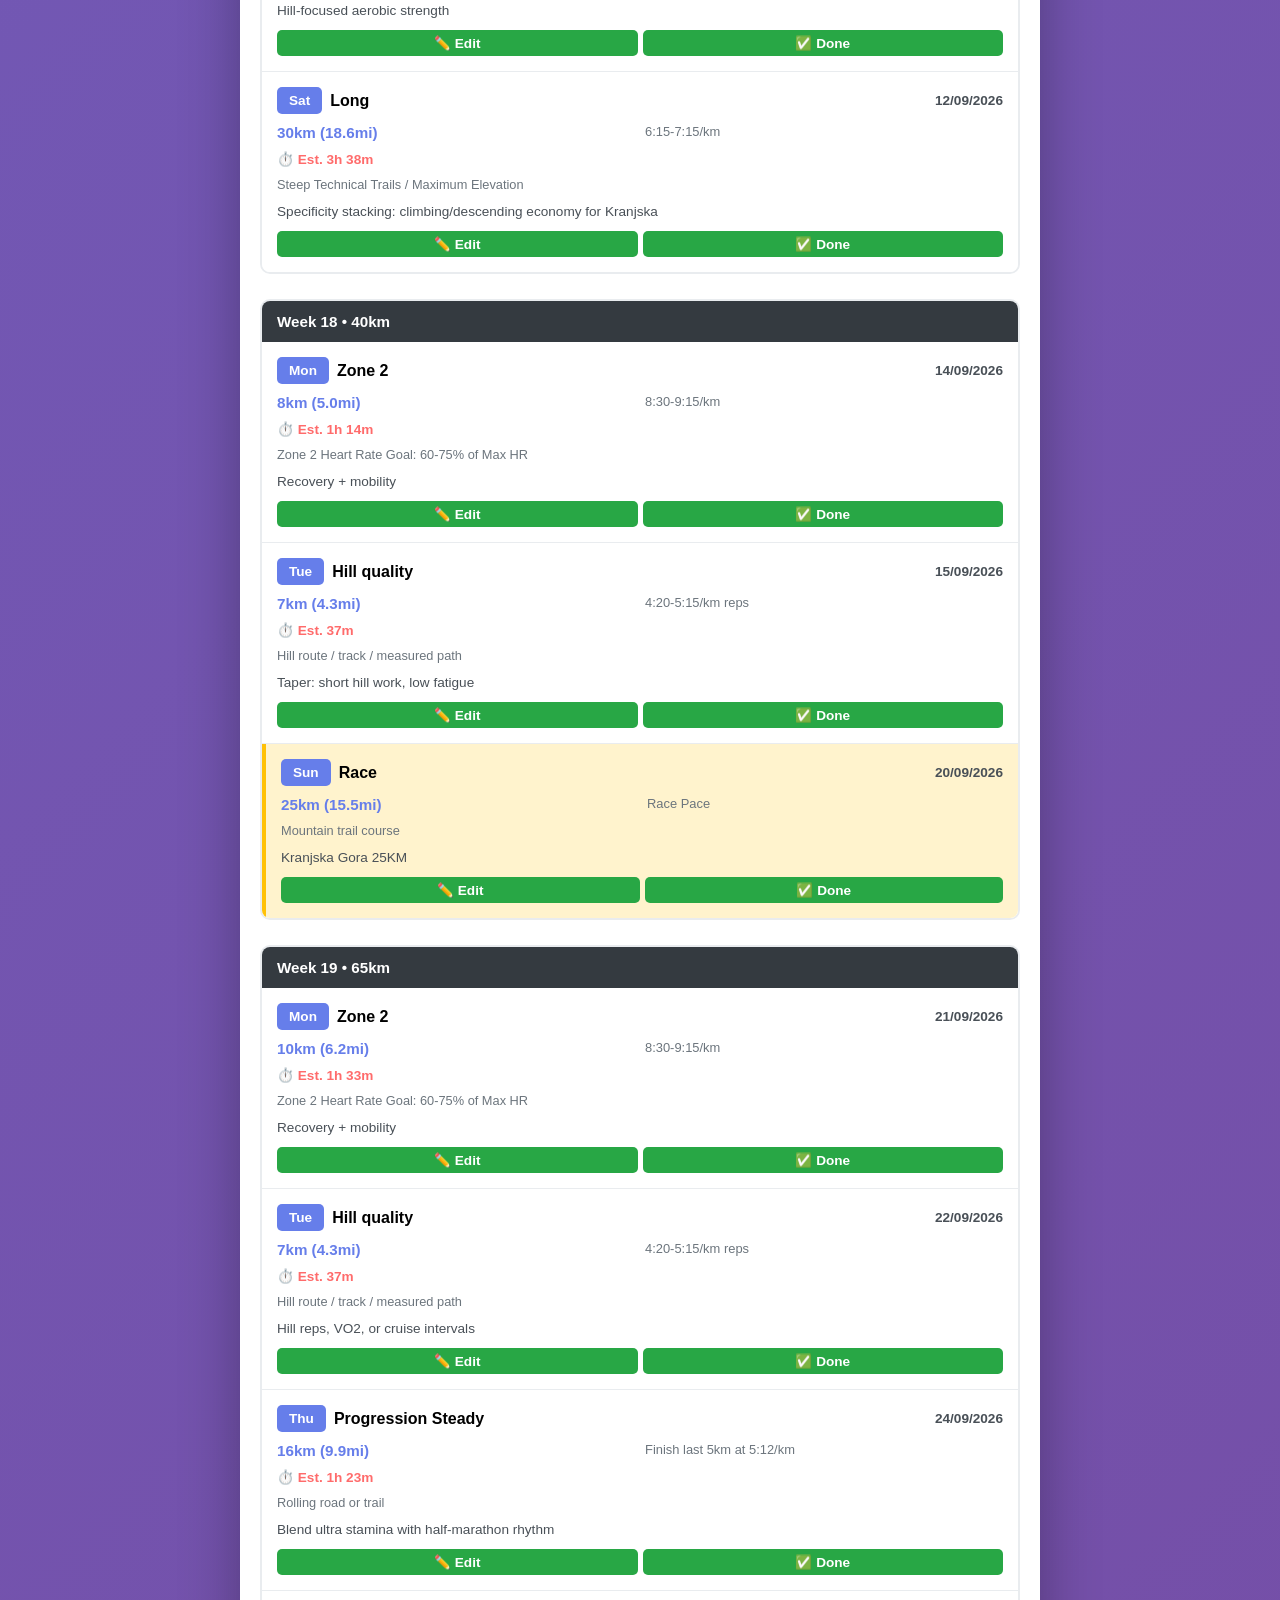
==== commit ad0f023f: "Add navigation links to Plan and Fueling pages in yellow box format" ====
--- a/index.html
+++ b/index.html
@@ -97,6 +97,23 @@
             background: #218838;
         }
 
+        button.nav-btn {
+            background: #ffc107;
+            color: #333;
+            font-weight: 600;
+            padding: 10px 15px;
+            border-radius: 8px;
+            text-decoration: none;
+            cursor: pointer;
+            transition: all 0.3s;
+        }
+
+        button.nav-btn:hover {
+            background: #ffb300;
+            transform: translateY(-2px);
+            box-shadow: 0 5px 15px rgba(0,0,0,0.2);
+        }
+
         .content {
             padding: 20px;
         }
@@ -347,6 +364,14 @@
             text-align: center;
             font-size: 0.9em;
         }
+
+        .nav-links-section {
+            display: flex;
+            gap: 10px;
+            margin-top: 10px;
+            flex-wrap: wrap;
+            justify-content: center;
+        }
     </style>
 </head>
 <body>
@@ -379,6 +404,8 @@
             <button onclick="resetFilters()">Reset</button>
             <button class="secondary" onclick="toggleShowCompleted()" id="toggleBtn">🙈 Hide</button>
             <button class="secondary" onclick="exportToCSV()">📥 CSV</button>
+            <button class="nav-btn" onclick="window.location.href='index.html'">📋 Plan</button>
+            <button class="nav-btn" onclick="window.location.href='fueling.html'">🍯 Fueling</button>
         </div>
 
         <div class="content">
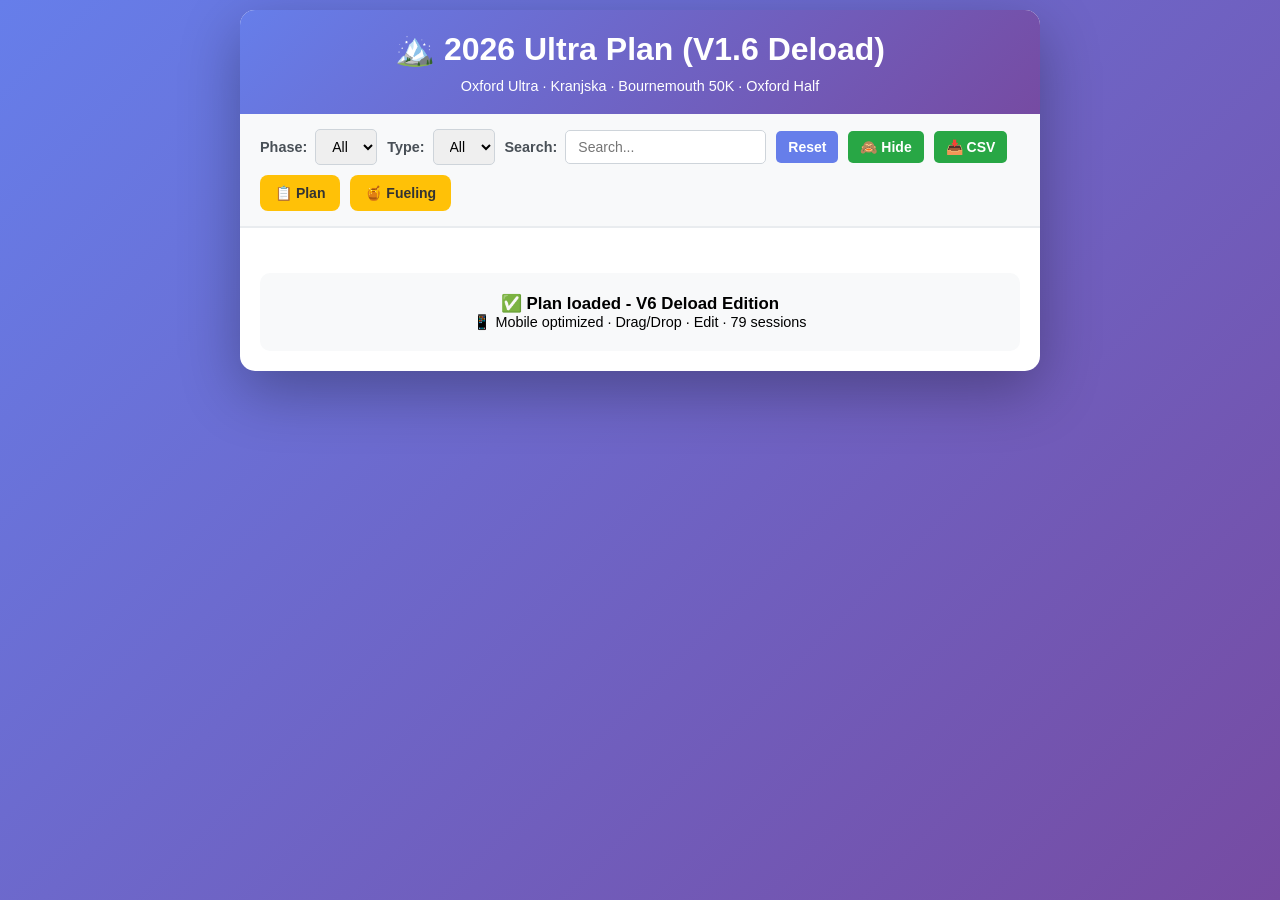
==== commit 0d58032e: "Fix navigation link: change 'fueling.html' to 'fuelling.html'" ====
--- a/index.html
+++ b/index.html
@@ -405,7 +405,7 @@
             <button class="secondary" onclick="toggleShowCompleted()" id="toggleBtn">🙈 Hide</button>
             <button class="secondary" onclick="exportToCSV()">📥 CSV</button>
             <button class="nav-btn" onclick="window.location.href='index.html'">📋 Plan</button>
-            <button class="nav-btn" onclick="window.location.href='fueling.html'">🍯 Fueling</button>
+            <button class="nav-btn" onclick="window.location.href='fuelling.html'">🍯 Fueling</button>
         </div>
 
         <div class="content">
@@ -469,85 +469,85 @@
 
     <script>
         const freshRunsData = [
-            {Week:1,Run:1,Date:"18/05/2026",Days_Since_Surgery:105,Day:"Mon",Phase:"Post-Brighton recovery",Type:"Easy",Distance_km:10,Pace:"6:15-6:50/km",Terrain:"Flat road or soft trail",Notes:"Recovery + mobility"},
-            {Week:1,Run:2,Date:"22/05/2026",Days_Since_Surgery:110,Day:"Fri",Phase:"Post-Brighton recovery",Type:"Long",Distance_km:22,Pace:"6:15-7:15/km",Terrain:"Trail, hills, or race terrain",Notes:"Fuel practice; time on feet"},
-            {Week:2,Run:3,Date:"25/05/2026",Days_Since_Surgery:112,Day:"Mon",Phase:"Post-Brighton recovery",Type:"Zone 2",Distance_km:10,Pace:"8:30-9:15/km",Terrain:"Zone 2 Heart Rate Goal: 60-75% of Max HR",Notes:"Recovery + mobility"},
-            {Week:2,Run:4,Date:"28/05/2026",Days_Since_Surgery:115,Day:"Thu",Phase:"Post-Brighton recovery",Type:"Steady",Distance_km:14,Pace:"5:20-5:55/km",Terrain:"Rolling road or trail",Notes:"Tempo / marathon effort; hill aerobic strength"},
-            {Week:2,Run:5,Date:"30/05/2026",Days_Since_Surgery:117,Day:"Sat",Phase:"Post-Brighton recovery",Type:"Long",Distance_km:22,Pace:"6:15-7:15/km",Terrain:"Trail, hills, or race terrain",Notes:"Fuel practice; time on feet"},
-            {Week:3,Run:6,Date:"01/06/2026",Days_Since_Surgery:119,Day:"Mon",Phase:"Base build",Type:"Zone 2",Distance_km:12,Pace:"8:30-9:15/km",Terrain:"Zone 2 Heart Rate Goal: 60-75% of Max HR",Notes:"Recovery + mobility"},
-            {Week:3,Run:7,Date:"02/06/2026",Days_Since_Surgery:120,Day:"Tue",Phase:"Base build",Type:"Hill quality",Distance_km:7,Pace:"5:45-6:45/km reps",Terrain:"Hill route / track / measured path",Notes:"1km run , 30 mins of reps,  remaining  is zone 3 run"},
-            {Week:3,Run:8,Date:"04/06/2026",Days_Since_Surgery:122,Day:"Thu",Phase:"Base build",Type:"Steady",Distance_km:16,Pace:"5:20-5:55/km",Terrain:"Rolling road or trail",Notes:"Hill-focused aerobic strength"},
-            {Week:3,Run:9,Date:"06/06/2026",Days_Since_Surgery:124,Day:"Sat",Phase:"Base build",Type:"Long",Distance_km:30,Pace:"6:15-7:15/km",Terrain:"Trail, hills, or race terrain",Notes:"Long Run: Initial Baseline (10/1 Strategy practice)"},
-            {Week:4,Run:10,Date:"08/06/2026",Days_Since_Surgery:126,Day:"Mon",Phase:"Base build",Type:"Zone 2",Distance_km:12,Pace:"8:30-9:15/km",Terrain:"Zone 2 Heart Rate Goal: 60-75% of Max HR",Notes:"Recovery + mobility"},
-            {Week:4,Run:11,Date:"09/06/2026",Days_Since_Surgery:127,Day:"Tue",Phase:"Base build",Type:"Hill quality",Distance_km:7,Pace:"5:35-6:35/km reps",Terrain:"Hill route / track / measured path",Notes:"1km run , 30 mins of reps,  remaining  is zone 3 run"},
-            {Week:4,Run:12,Date:"11/06/2026",Days_Since_Surgery:129,Day:"Thu",Phase:"Base build",Type:"Steady",Distance_km:16,Pace:"5:20-5:55/km",Terrain:"Rolling road or trail",Notes:"Hill-focused aerobic strength"},
-            {Week:4,Run:13,Date:"13/06/2026",Days_Since_Surgery:131,Day:"Sat",Phase:"Base build",Type:"Long",Distance_km:33,Pace:"6:15-7:15/km",Terrain:"Trail, hills, or race terrain",Notes:"Long Run: Step-up progression (10/1 Strategy practice)"},
-            {Week:5,Run:14,Date:"15/06/2026",Days_Since_Surgery:133,Day:"Mon",Phase:"Base build",Type:"Zone 2",Distance_km:12,Pace:"8:30-9:15/km",Terrain:"Zone 2 Heart Rate Goal: 60-75% of Max HR",Notes:"Recovery + mobility"},
-            {Week:5,Run:15,Date:"16/06/2026",Days_Since_Surgery:134,Day:"Tue",Phase:"Base build",Type:"Hill quality",Distance_km:7,Pace:"5:25-6:25/km reps",Terrain:"Technical trail / Hilly terrain",Notes:"1km run , 30 mins of reps,  remaining  is zone 3 run"},
-            {Week:5,Run:16,Date:"18/06/2026",Days_Since_Surgery:136,Day:"Thu",Phase:"Base build",Type:"Steady",Distance_km:16,Pace:"5:20-5:55/km",Terrain:"Rolling road or trail",Notes:"Hill-focused aerobic strength"},
-            {Week:5,Run:17,Date:"20/06/2026",Days_Since_Surgery:138,Day:"Sat",Phase:"Base build",Type:"Long",Distance_km:36,Pace:"6:15-7:15/km",Terrain:"Technical trail / Hilly terrain / Race terrain",Notes:"Long Run: Peak of Micro-cycle (10/1 Strategy practice)"},
-            {Week:6,Run:18,Date:"22/06/2026",Days_Since_Surgery:140,Day:"Mon",Phase:"Ultra build",Type:"Zone 2",Distance_km:14,Pace:"8:30-9:15/km",Terrain:"Zone 2 Heart Rate Goal: 60-75% of Max HR",Notes:"Recovery + mobility"},
-            {Week:6,Run:19,Date:"23/06/2026",Days_Since_Surgery:141,Day:"Tue",Phase:"Ultra build",Type:"Hill quality",Distance_km:7,Pace:"5:20-6:20/km reps",Terrain:"Technical trail / Hilly terrain",Notes:"1km run , 30 mins of reps,  remaining  is zone 3 run"},
-            {Week:6,Run:20,Date:"25/06/2026",Days_Since_Surgery:143,Day:"Thu",Phase:"Ultra build",Type:"Steady",Distance_km:20,Pace:"5:20-5:55/km",Terrain:"Rolling road or trail",Notes:"Hill-focused aerobic strength"},
-            {Week:6,Run:21,Date:"27/06/2026",Days_Since_Surgery:145,Day:"Sat",Phase:"Ultra build",Type:"Long",Distance_km:22,Pace:"6:15-7:15/km",Terrain:"Technical trail / Hilly terrain / Race terrain",Notes:"MANDATORY DELOAD WEEK — Recovery, aerobic structural absorption"},
-            {Week:7,Run:22,Date:"29/06/2026",Days_Since_Surgery:147,Day:"Mon",Phase:"Ultra build",Type:"Zone 2",Distance_km:14,Pace:"8:30-9:15/km",Terrain:"Zone 2 Heart Rate Goal: 60-75% of Max HR",Notes:"Recovery + mobility"},
-            {Week:7,Run:23,Date:"30/06/2026",Days_Since_Surgery:148,Day:"Tue",Phase:"Ultra build",Type:"Hill quality",Distance_km:7,Pace:"5:10-6:10/km reps",Terrain:"Technical trail / Hilly terrain",Notes:"1km run , 30 mins of reps,  remaining  is zone 3 run"},
-            {Week:7,Run:24,Date:"02/07/2026",Days_Since_Surgery:150,Day:"Thu",Phase:"Ultra build",Type:"Steady",Distance_km:20,Pace:"5:20-5:55/km",Terrain:"Rolling road or trail",Notes:"Hill-focused aerobic strength"},
-            {Week:7,Run:25,Date:"04/07/2026",Days_Since_Surgery:152,Day:"Sat",Phase:"Ultra build",Type:"Long",Distance_km:39,Pace:"6:15-7:15/km",Terrain:"Technical trail / Hilly terrain / Race terrain",Notes:"Long Run: New Volume Baseline (9/1 Strategy practice)"},
-            {Week:8,Run:26,Date:"06/07/2026",Days_Since_Surgery:154,Day:"Mon",Phase:"Ultra build",Type:"Zone 2",Distance_km:14,Pace:"8:30-9:15/km",Terrain:"Zone 2 Heart Rate Goal: 60-75% of Max HR",Notes:"Recovery + mobility"},
-            {Week:8,Run:27,Date:"07/07/2026",Days_Since_Surgery:155,Day:"Tue",Phase:"Ultra build",Type:"Hill quality",Distance_km:7,Pace:"5:00-6:00/km reps",Terrain:"Technical trail / Hilly terrain",Notes:"1km run , 30 mins of reps,  remaining  is zone 3 run"},
-            {Week:8,Run:28,Date:"09/07/2026",Days_Since_Surgery:157,Day:"Thu",Phase:"Ultra build",Type:"Steady",Distance_km:20,Pace:"5:20-5:55/km",Terrain:"Rolling road or trail",Notes:"Hill-focused aerobic strength"},
-            {Week:8,Run:29,Date:"11/07/2026",Days_Since_Surgery:159,Day:"Sat",Phase:"Ultra build",Type:"Long",Distance_km:40,Pace:"6:15-7:15/km",Terrain:"Technical trail / Hilly terrain / Race terrain",Notes:"Long Run: Peak Ultra Distance (9/1 Strategy practice)"},
-            {Week:9,Run:30,Date:"13/07/2026",Days_Since_Surgery:161,Day:"Mon",Phase:"Ultra build",Type:"Zone 2",Distance_km:14,Pace:"8:30-9:15/km",Terrain:"Zone 2 Heart Rate Goal: 60-75% of Max HR",Notes:"Recovery + mobility"},
-            {Week:9,Run:31,Date:"14/07/2026",Days_Since_Surgery:162,Day:"Tue",Phase:"Ultra build",Type:"Hill quality",Distance_km:7,Pace:"5:00-5:50/km reps",Terrain:"Technical trail / Hilly terrain",Notes:"1km run , 30 mins of reps,  remaining  is zone 3 run"},
-            {Week:9,Run:32,Date:"16/07/2026",Days_Since_Surgery:164,Day:"Thu",Phase:"Ultra build",Type:"Steady",Distance_km:20,Pace:"5:20-5:55/km",Terrain:"Rolling road or trail",Notes:"Hill-focused aerobic strength"},
-            {Week:9,Run:33,Date:"18/07/2026",Days_Since_Surgery:166,Day:"Sat",Phase:"Ultra build",Type:"Long",Distance_km:42,Pace:"6:15-7:15/km",Terrain:"Technical trail / Hilly terrain / Race terrain",Notes:""},
-            {Week:10,Run:34,Date:"20/07/2026",Days_Since_Surgery:168,Day:"Mon",Phase:"Peak ultra",Type:"Zone 2",Distance_km:12,Pace:"6:15-6:50/km",Terrain:"Flat road or soft trail",Notes:"Recovery + mobility (UK)"},
-            {Week:10,Run:35,Date:"22/07/2026",Days_Since_Surgery:170,Day:"Wed",Phase:"Peak ultra",Type:"Hill quality",Distance_km:14,Pace:"5:00-6:00/km reps",Terrain:"Kefalos Old Town",Notes:"Early Morning (06:30): Climbing block before peak heat"},
-            {Week:10,Run:36,Date:"23/07/2026",Days_Since_Surgery:171,Day:"Thu",Phase:"Peak ultra",Type:"Steady",Distance_km:12,Pace:"By Effort / HR",Terrain:"Flat coastal roads",Notes:"Late Morning (10:00 AM): Heat Acclimatization 1"},
-            {Week:10,Run:37,Date:"24/07/2026",Days_Since_Surgery:172,Day:"Fri",Phase:"Peak ultra",Type:"Long",Distance_km:25,Pace:"6:15-7:15/km",Terrain:"Trail/Road mix",Notes:"Morning (08:00 AM): Peak Block Part 1 - Aggressive fuel/carb practice"},
-            {Week:10,Run:38,Date:"25/07/2026",Days_Since_Surgery:173,Day:"Sat",Phase:"Peak ultra",Type:"Long",Distance_km:27,Pace:"6:00-7:00/km",Terrain:"Trail/Road mix",Notes:"Early Morning (07:00 AM): Peak Block Part 2 - Residual fatigue - Fuel practice"},
-            {Week:11,Run:39,Date:"27/07/2026",Days_Since_Surgery:175,Day:"Mon",Phase:"Peak ultra",Type:"Zone 2",Distance_km:12,Pace:"8:30-9:15/km",Terrain:"Flat road or soft trail",Notes:"Early Morning: Light recovery miles to flush legs"},
-            {Week:11,Run:40,Date:"28/07/2026",Days_Since_Surgery:176,Day:"Tue",Phase:"Peak ultra",Type:"Hill quality",Distance_km:16,Pace:"5:00-5:50/km reps",Terrain:"Hill route / track",Notes:"Morning: 10am Structured  hill session for climbing economy"},
-            {Week:11,Run:41,Date:"29/07/2026",Days_Since_Surgery:177,Day:"Wed",Phase:"Peak ultra",Type:"Steady",Distance_km:12,Pace:"By Effort / HR",Terrain:"Flat coastal roads",Notes:"Late Morning (10:00 AM): Heat Acclimatization 2"},
-            {Week:11,Run:42,Date:"31/07/2026",Days_Since_Surgery:179,Day:"Fri",Phase:"Peak ultra",Type:"Steady",Distance_km:16,Pace:"5:15-5:50/km",Terrain:"Rolling road or trail",Notes:"UK Morning: Back on home turf, testing fresh heat adaptations"},
-            {Week:11,Run:43,Date:"01/08/2026",Days_Since_Surgery:180,Day:"Sat",Phase:"Peak ultra",Type:"Long",Distance_km:35,Pace:"6:15-7:15/km",Terrain:"Technical trail / Hilly terrain / Race terrain",Notes:"SHARP RACE TAPER WEEK — Flush legs, fully top off glycogen reserves"},
-            {Week:12,Run:44,Date:"03/08/2026",Days_Since_Surgery:182,Day:"Mon",Phase:"Oxford Ultra race week",Type:"Zone 2",Distance_km:8,Pace:"8:30-9:15/km",Terrain:"Zone 2 Heart Rate Goal: 60-75% of Max HR",Notes:"Recovery + mobility"},
-            {Week:12,Run:45,Date:"04/08/2026",Days_Since_Surgery:183,Day:"Tue",Phase:"Oxford Ultra race week",Type:"Hill quality",Distance_km:7,Pace:"4:20-5:15/km reps",Terrain:"Technical trail / Hilly terrain",Notes:"Taper: keep fresh, no deep fatigue"},
-            {Week:12,Run:46,Date:"07/08/2026",Days_Since_Surgery:186,Day:"Fri",Phase:"Oxford Ultra Race",Type:"Race",Distance_km:79,Pace:"Race Pace",Terrain:"Race course",Notes:"MTC Oxford Ultra (Target Race)"},
-            {Week:13,Run:47,Date:"10/08/2026",Days_Since_Surgery:189,Day:"Mon",Phase:"Recovery/reset",Type:"Zone 2",Distance_km:8,Pace:"8:30-9:15/km",Terrain:"Zone 2 Heart Rate Goal: 60-75% of Max HR",Notes:"Recovery + mobility"},
-            {Week:13,Run:48,Date:"11/08/2026",Days_Since_Surgery:190,Day:"Tue",Phase:"Recovery/reset",Type:"Hill quality",Distance_km:7,Pace:"Controlled uphill reps",Terrain:"Hill route / track / measured path",Notes:"Short hill reps, keep fatigue low"},
-            {Week:13,Run:49,Date:"13/08/2026",Days_Since_Surgery:192,Day:"Thu",Phase:"Recovery/reset",Type:"Steady",Distance_km:14,Pace:"6:15-7:15/km",Terrain:"Technical Trail (Light)",Notes:"Bridge Session: Low-intensity technical trail movement to keep glutes/calves active for Kranjska"},
-            {Week:13,Run:50,Date:"15/08/2026",Days_Since_Surgery:194,Day:"Sat",Phase:"Recovery/reset",Type:"Long",Distance_km:22,Pace:"6:15-7:15/km",Terrain:"Trail, hills, or race terrain",Notes:"Fuel practice; time on feet"},
-            {Week:14,Run:51,Date:"17/08/2026",Days_Since_Surgery:196,Day:"Mon",Phase:"Recovery/reset",Type:"Zone 2",Distance_km:8,Pace:"8:30-9:15/km",Terrain:"Zone 2 Heart Rate Goal: 60-75% of Max HR",Notes:"Recovery + mobility"},
-            {Week:14,Run:52,Date:"18/08/2026",Days_Since_Surgery:197,Day:"Tue",Phase:"Recovery/reset",Type:"Hill quality",Distance_km:7,Pace:"4:20-5:15/km reps",Terrain:"Hill route / track / measured path",Notes:"Hill reps, VO2, or cruise intervals"},
-            {Week:14,Run:53,Date:"20/08/2026",Days_Since_Surgery:199,Day:"Thu",Phase:"Recovery/reset",Type:"Steady",Distance_km:14,Pace:"5:20-5:55/km",Terrain:"Rolling road or trail",Notes:"Tempo / marathon effort; hill aerobic strength"},
-            {Week:14,Run:54,Date:"22/08/2026",Days_Since_Surgery:201,Day:"Sat",Phase:"Recovery/reset",Type:"Long",Distance_km:22,Pace:"6:15-7:15/km",Terrain:"Trail, hills, or race terrain",Notes:"Fuel practice; time on feet"},
-            {Week:15,Run:55,Date:"24/08/2026",Days_Since_Surgery:203,Day:"Mon",Phase:"Trail speed build",Type:"Zone 2",Distance_km:12,Pace:"8:30-9:15/km",Terrain:"Zone 2 Heart Rate Goal: 60-75% of Max HR",Notes:"Recovery + mobility"},
-            {Week:15,Run:56,Date:"25/08/2026",Days_Since_Surgery:204,Day:"Tue",Phase:"Trail speed build",Type:"Mountain Quality",Distance_km:7,Pace:"6 x 3min hard climbing / walk-down recovery",Terrain:"Steep Technical Trails / Maximum Elevation",Notes:"Uphill intervals: focus on vertical efficiency and downhill control"},
-            {Week:15,Run:57,Date:"27/08/2026",Days_Since_Surgery:206,Day:"Thu",Phase:"Trail speed build",Type:"Steady",Distance_km:18,Pace:"5:25-5:55/km",Terrain:"Rolling trail",Notes:"Hill-focused aerobic strength"},
-            {Week:15,Run:58,Date:"29/08/2026",Days_Since_Surgery:208,Day:"Sat",Phase:"Trail speed build",Type:"Long",Distance_km:30,Pace:"6:15-7:15/km",Terrain:"Steep Technical Trails / Maximum Elevation",Notes:"Specificity stacking: climbing/descending economy for Kranjska"},
-            {Week:16,Run:59,Date:"31/08/2026",Days_Since_Surgery:210,Day:"Mon",Phase:"Trail speed build",Type:"Zone 2",Distance_km:12,Pace:"8:30-9:15/km",Terrain:"Zone 2 Heart Rate Goal: 60-75% of Max HR",Notes:"Recovery + mobility"},
-            {Week:16,Run:60,Date:"01/09/2026",Days_Since_Surgery:211,Day:"Tue",Phase:"Trail speed build",Type:"Mountain Quality",Distance_km:7,Pace:"6 x 3min hard climbing / walk-down recovery",Terrain:"Steep Technical Trails / Maximum Elevation",Notes:"Uphill intervals: focus on vertical efficiency and downhill control"},
-            {Week:16,Run:61,Date:"03/09/2026",Days_Since_Surgery:213,Day:"Thu",Phase:"Trail speed build",Type:"Steady",Distance_km:18,Pace:"5:25-5:55/km",Terrain:"Rolling trail",Notes:"Hill-focused aerobic strength"},
-            {Week:16,Run:62,Date:"05/09/2026",Days_Since_Surgery:215,Day:"Sat",Phase:"Trail speed build",Type:"Long",Distance_km:30,Pace:"6:15-7:15/km",Terrain:"Steep Technical Trails / Maximum Elevation",Notes:"Specificity stacking: climbing/descending economy for Kranjska"},
-            {Week:17,Run:63,Date:"07/09/2026",Days_Since_Surgery:217,Day:"Mon",Phase:"Trail speed build",Type:"Zone 2",Distance_km:12,Pace:"8:30-9:15/km",Terrain:"Zone 2 Heart Rate Goal: 60-75% of Max HR",Notes:"Recovery + mobility"},
-            {Week:17,Run:64,Date:"08/09/2026",Days_Since_Surgery:218,Day:"Tue",Phase:"Trail speed build",Type:"Mountain Quality",Distance_km:7,Pace:"6 x 3min hard climbing / walk-down recovery",Terrain:"Steep Technical Trails / Maximum Elevation",Notes:"Uphill intervals: focus on vertical efficiency and downhill control"},
-            {Week:17,Run:65,Date:"10/09/2026",Days_Since_Surgery:220,Day:"Thu",Phase:"Trail speed build",Type:"Steady",Distance_km:18,Pace:"5:25-5:55/km",Terrain:"Rolling trail",Notes:"Hill-focused aerobic strength"},
-            {Week:17,Run:66,Date:"12/09/2026",Days_Since_Surgery:222,Day:"Sat",Phase:"Trail speed build",Type:"Long",Distance_km:30,Pace:"6:15-7:15/km",Terrain:"Steep Technical Trails / Maximum Elevation",Notes:"Specificity stacking: climbing/descending economy for Kranjska"},
-            {Week:18,Run:67,Date:"14/09/2026",Days_Since_Surgery:224,Day:"Mon",Phase:"Kranjska taper/race week",Type:"Zone 2",Distance_km:8,Pace:"8:30-9:15/km",Terrain:"Zone 2 Heart Rate Goal: 60-75% of Max HR",Notes:"Recovery + mobility"},
-            {Week:18,Run:68,Date:"15/09/2026",Days_Since_Surgery:225,Day:"Tue",Phase:"Kranjska taper/race week",Type:"Hill quality",Distance_km:7,Pace:"4:20-5:15/km reps",Terrain:"Hill route / track / measured path",Notes:"Taper: short hill work, low fatigue"},
-            {Week:18,Run:69,Date:"20/09/2026",Days_Since_Surgery:230,Day:"Sun",Phase:"Kranjska Race",Type:"Race",Distance_km:25,Pace:"Race Pace",Terrain:"Mountain trail course",Notes:"Kranjska Gora 25KM"},
-            {Week:19,Run:70,Date:"21/09/2026",Days_Since_Surgery:231,Day:"Mon",Phase:"Bournemouth build/taper",Type:"Zone 2",Distance_km:10,Pace:"8:30-9:15/km",Terrain:"Zone 2 Heart Rate Goal: 60-75% of Max HR",Notes:"Recovery + mobility"},
-            {Week:19,Run:71,Date:"22/09/2026",Days_Since_Surgery:232,Day:"Tue",Phase:"Bournemouth build/taper",Type:"Hill quality",Distance_km:7,Pace:"4:20-5:15/km reps",Terrain:"Hill route / track / measured path",Notes:"Hill reps, VO2, or cruise intervals"},
-            {Week:19,Run:72,Date:"24/09/2026",Days_Since_Surgery:234,Day:"Thu",Phase:"Bournemouth build/taper",Type:"Progression Steady",Distance_km:16,Pace:"Finish last 5km at 5:12/km",Terrain:"Rolling road or trail",Notes:"Blend ultra stamina with half-marathon rhythm"},
-            {Week:19,Run:73,Date:"26/09/2026",Days_Since_Surgery:236,Day:"Sat",Phase:"Bournemouth build/taper",Type:"Long",Distance_km:32,Pace:"6:15-7:15/km",Terrain:"Trail, hills, or race terrain",Notes:"Fuel practice; time on feet"},
-            {Week:20,Run:74,Date:"28/09/2026",Days_Since_Surgery:238,Day:"Mon",Phase:"Bournemouth build/taper",Type:"Zone 2",Distance_km:10,Pace:"8:30-9:15/km",Terrain:"Zone 2 Heart Rate Goal: 60-75% of Max HR",Notes:"Recovery + mobility"},
-            {Week:20,Run:75,Date:"29/09/2026",Days_Since_Surgery:239,Day:"Tue",Phase:"Bournemouth build/taper",Type:"Hill quality",Distance_km:7,Pace:"4:20-5:15/km reps",Terrain:"Hill route / track / measured path",Notes:"Hill reps, VO2, or cruise intervals"},
-            {Week:20,Run:76,Date:"03/10/2026",Days_Since_Surgery:243,Day:"Sat",Phase:"Bournemouth Race",Type:"Race",Distance_km:50,Pace:"Aim 6h moving / 11h incl breaks",Terrain:"Coastal ultra course",Notes:"Bournemouth 50K race day"},
-            {Week:21,Run:77,Date:"05/10/2026",Days_Since_Surgery:245,Day:"Mon",Phase:"Half taper",Type:"Zone 2",Distance_km:8,Pace:"8:30-9:15/km",Terrain:"Zone 2 Heart Rate Goal: 60-75% of Max HR",Notes:"Recovery + mobility"},
-            {Week:21,Run:78,Date:"06/10/2026",Days_Since_Surgery:246,Day:"Tue",Phase:"Half taper",Type:"Speed Quality",Distance_km:7,Pace:"4 x 2km @ 5:12/km w/ 2 min recovery",Terrain:"Flat Road / Track",Notes:"Neural sharpening: lock in HM pace; keep legs snappy"},
-            {Week:21,Run:79,Date:"11/10/2026",Days_Since_Surgery:251,Day:"Sun",Phase:"Half taper",Type:"Race",Distance_km:21.1,Pace:"5:12/km",Terrain:"Road half marathon course",Notes:"Oxford Half Marathon (Goal 1:50)"}
+            {Week:1,Run:1,Date:"18/05/2026",Days_Since_Surgery:105,Day:"Mon",Phase:"Post-Brighton recovery",Type:"Easy",Distance_km:10,Pace:"6:15-6:50/km",Terrain:"Flat road or soft trail",Notes:"Reco[...]
+            {Week:1,Run:2,Date:"22/05/2026",Days_Since_Surgery:110,Day:"Fri",Phase:"Post-Brighton recovery",Type:"Long",Distance_km:22,Pace:"6:15-7:15/km",Terrain:"Trail, hills, or race terrain",Notes[...]
+            {Week:2,Run:3,Date:"25/05/2026",Days_Since_Surgery:112,Day:"Mon",Phase:"Post-Brighton recovery",Type:"Zone 2",Distance_km:10,Pace:"8:30-9:15/km",Terrain:"Zone 2 Heart Rate Goal: 60-75% of [...]
+            {Week:2,Run:4,Date:"28/05/2026",Days_Since_Surgery:115,Day:"Thu",Phase:"Post-Brighton recovery",Type:"Steady",Distance_km:14,Pace:"5:20-5:55/km",Terrain:"Rolling road or trail",Notes:"Temp[...]
+            {Week:2,Run:5,Date:"30/05/2026",Days_Since_Surgery:117,Day:"Sat",Phase:"Post-Brighton recovery",Type:"Long",Distance_km:22,Pace:"6:15-7:15/km",Terrain:"Trail, hills, or race terrain",Notes[...]
+            {Week:3,Run:6,Date:"01/06/2026",Days_Since_Surgery:119,Day:"Mon",Phase:"Base build",Type:"Zone 2",Distance_km:12,Pace:"8:30-9:15/km",Terrain:"Zone 2 Heart Rate Goal: 60-75% of Max HR",Note[...]
+            {Week:3,Run:7,Date:"02/06/2026",Days_Since_Surgery:120,Day:"Tue",Phase:"Base build",Type:"Hill quality",Distance_km:7,Pace:"5:45-6:45/km reps",Terrain:"Hill route / track / measured path",[...]
+            {Week:3,Run:8,Date:"04/06/2026",Days_Since_Surgery:122,Day:"Thu",Phase:"Base build",Type:"Steady",Distance_km:16,Pace:"5:20-5:55/km",Terrain:"Rolling road or trail",Notes:"Hill-focused aer[...]
+            {Week:3,Run:9,Date:"06/06/2026",Days_Since_Surgery:124,Day:"Sat",Phase:"Base build",Type:"Long",Distance_km:30,Pace:"6:15-7:15/km",Terrain:"Trail, hills, or race terrain",Notes:"Long Run: [...]
+            {Week:4,Run:10,Date:"08/06/2026",Days_Since_Surgery:126,Day:"Mon",Phase:"Base build",Type:"Zone 2",Distance_km:12,Pace:"8:30-9:15/km",Terrain:"Zone 2 Heart Rate Goal: 60-75% of Max HR",Not[...]
+            {Week:4,Run:11,Date:"09/06/2026",Days_Since_Surgery:127,Day:"Tue",Phase:"Base build",Type:"Hill quality",Distance_km:7,Pace:"5:35-6:35/km reps",Terrain:"Hill route / track / measured path"[...]
+            {Week:4,Run:12,Date:"11/06/2026",Days_Since_Surgery:129,Day:"Thu",Phase:"Base build",Type:"Steady",Distance_km:16,Pace:"5:20-5:55/km",Terrain:"Rolling road or trail",Notes:"Hill-focused ae[...]
+            {Week:4,Run:13,Date:"13/06/2026",Days_Since_Surgery:131,Day:"Sat",Phase:"Base build",Type:"Long",Distance_km:33,Pace:"6:15-7:15/km",Terrain:"Trail, hills, or race terrain",Notes:"Long Run:[...]
+            {Week:5,Run:14,Date:"15/06/2026",Days_Since_Surgery:133,Day:"Mon",Phase:"Base build",Type:"Zone 2",Distance_km:12,Pace:"8:30-9:15/km",Terrain:"Zone 2 Heart Rate Goal: 60-75% of Max HR",Not[...]
+            {Week:5,Run:15,Date:"16/06/2026",Days_Since_Surgery:134,Day:"Tue",Phase:"Base build",Type:"Hill quality",Distance_km:7,Pace:"5:25-6:25/km reps",Terrain:"Technical trail / Hilly terrain",No[...]
+            {Week:5,Run:16,Date:"18/06/2026",Days_Since_Surgery:136,Day:"Thu",Phase:"Base build",Type:"Steady",Distance_km:16,Pace:"5:20-5:55/km",Terrain:"Rolling road or trail",Notes:"Hill-focused ae[...]
+            {Week:5,Run:17,Date:"20/06/2026",Days_Since_Surgery:138,Day:"Sat",Phase:"Base build",Type:"Long",Distance_km:36,Pace:"6:15-7:15/km",Terrain:"Technical trail / Hilly terrain / Race terrain"[...]
+            {Week:6,Run:18,Date:"22/06/2026",Days_Since_Surgery:140,Day:"Mon",Phase:"Ultra build",Type:"Zone 2",Distance_km:14,Pace:"8:30-9:15/km",Terrain:"Zone 2 Heart Rate Goal: 60-75% of Max HR",No[...]
+            {Week:6,Run:19,Date:"23/06/2026",Days_Since_Surgery:141,Day:"Tue",Phase:"Ultra build",Type:"Hill quality",Distance_km:7,Pace:"5:20-6:20/km reps",Terrain:"Technical trail / Hilly terrain",N[...]
+            {Week:6,Run:20,Date:"25/06/2026",Days_Since_Surgery:143,Day:"Thu",Phase:"Ultra build",Type:"Steady",Distance_km:20,Pace:"5:20-5:55/km",Terrain:"Rolling road or trail",Notes:"Hill-focused a[...]
+            {Week:6,Run:21,Date:"27/06/2026",Days_Since_Surgery:145,Day:"Sat",Phase:"Ultra build",Type:"Long",Distance_km:22,Pace:"6:15-7:15/km",Terrain:"Technical trail / Hilly terrain / Race terrain[...]
+            {Week:7,Run:22,Date:"29/06/2026",Days_Since_Surgery:147,Day:"Mon",Phase:"Ultra build",Type:"Zone 2",Distance_km:14,Pace:"8:30-9:15/km",Terrain:"Zone 2 Heart Rate Goal: 60-75% of Max HR",No[...]
+            {Week:7,Run:23,Date:"30/06/2026",Days_Since_Surgery:148,Day:"Tue",Phase:"Ultra build",Type:"Hill quality",Distance_km:7,Pace:"5:10-6:10/km reps",Terrain:"Technical trail / Hilly terrain",N[...]
+            {Week:7,Run:24,Date:"02/07/2026",Days_Since_Surgery:150,Day:"Thu",Phase:"Ultra build",Type:"Steady",Distance_km:20,Pace:"5:20-5:55/km",Terrain:"Rolling road or trail",Notes:"Hill-focused a[...]
+            {Week:7,Run:25,Date:"04/07/2026",Days_Since_Surgery:152,Day:"Sat",Phase:"Ultra build",Type:"Long",Distance_km:39,Pace:"6:15-7:15/km",Terrain:"Technical trail / Hilly terrain / Race terrain[...]
+            {Week:8,Run:26,Date:"06/07/2026",Days_Since_Surgery:154,Day:"Mon",Phase:"Ultra build",Type:"Zone 2",Distance_km:14,Pace:"8:30-9:15/km",Terrain:"Zone 2 Heart Rate Goal: 60-75% of Max HR",No[...]
+            {Week:8,Run:27,Date:"07/07/2026",Days_Since_Surgery:155,Day:"Tue",Phase:"Ultra build",Type:"Hill quality",Distance_km:7,Pace:"5:00-6:00/km reps",Terrain:"Technical trail / Hilly terrain",N[...]
+            {Week:8,Run:28,Date:"09/07/2026",Days_Since_Surgery:157,Day:"Thu",Phase:"Ultra build",Type:"Steady",Distance_km:20,Pace:"5:20-5:55/km",Terrain:"Rolling road or trail",Notes:"Hill-focused a[...]
+            {Week:8,Run:29,Date:"11/07/2026",Days_Since_Surgery:159,Day:"Sat",Phase:"Ultra build",Type:"Long",Distance_km:40,Pace:"6:15-7:15/km",Terrain:"Technical trail / Hilly terrain / Race terrain[...]
+            {Week:9,Run:30,Date:"13/07/2026",Days_Since_Surgery:161,Day:"Mon",Phase:"Ultra build",Type:"Zone 2",Distance_km:14,Pace:"8:30-9:15/km",Terrain:"Zone 2 Heart Rate Goal: 60-75% of Max HR",No[...]
+            {Week:9,Run:31,Date:"14/07/2026",Days_Since_Surgery:162,Day:"Tue",Phase:"Ultra build",Type:"Hill quality",Distance_km:7,Pace:"5:00-5:50/km reps",Terrain:"Technical trail / Hilly terrain",N[...]
+            {Week:9,Run:32,Date:"16/07/2026",Days_Since_Surgery:164,Day:"Thu",Phase:"Ultra build",Type:"Steady",Distance_km:20,Pace:"5:20-5:55/km",Terrain:"Rolling road or trail",Notes:"Hill-focused a[...]
+            {Week:9,Run:33,Date:"18/07/2026",Days_Since_Surgery:166,Day:"Sat",Phase:"Ultra build",Type:"Long",Distance_km:42,Pace:"6:15-7:15/km",Terrain:"Technical trail / Hilly terrain / Race terrain[...]
+            {Week:10,Run:34,Date:"20/07/2026",Days_Since_Surgery:168,Day:"Mon",Phase:"Peak ultra",Type:"Zone 2",Distance_km:12,Pace:"6:15-6:50/km",Terrain:"Flat road or soft trail",Notes:"Recovery + m[...]
+            {Week:10,Run:35,Date:"22/07/2026",Days_Since_Surgery:170,Day:"Wed",Phase:"Peak ultra",Type:"Hill quality",Distance_km:14,Pace:"5:00-6:00/km reps",Terrain:"Kefalos Old Town",Notes:"Early Mo[...]
+            {Week:10,Run:36,Date:"23/07/2026",Days_Since_Surgery:171,Day:"Thu",Phase:"Peak ultra",Type:"Steady",Distance_km:12,Pace:"By Effort / HR",Terrain:"Flat coastal roads",Notes:"Late Morning (1[...]
+            {Week:10,Run:37,Date:"24/07/2026",Days_Since_Surgery:172,Day:"Fri",Phase:"Peak ultra",Type:"Long",Distance_km:25,Pace:"6:15-7:15/km",Terrain:"Trail/Road mix",Notes:"Morning (08:00 AM): Pea[...]
+            {Week:10,Run:38,Date:"25/07/2026",Days_Since_Surgery:173,Day:"Sat",Phase:"Peak ultra",Type:"Long",Distance_km:27,Pace:"6:00-7:00/km",Terrain:"Trail/Road mix",Notes:"Early Morning (07:00 AM[...]
+            {Week:11,Run:39,Date:"27/07/2026",Days_Since_Surgery:175,Day:"Mon",Phase:"Peak ultra",Type:"Zone 2",Distance_km:12,Pace:"8:30-9:15/km",Terrain:"Flat road or soft trail",Notes:"Early Mornin[...]
+            {Week:11,Run:40,Date:"28/07/2026",Days_Since_Surgery:176,Day:"Tue",Phase:"Peak ultra",Type:"Hill quality",Distance_km:16,Pace:"5:00-5:50/km reps",Terrain:"Hill route / track",Notes:"Mornin[...]
+            {Week:11,Run:41,Date:"29/07/2026",Days_Since_Surgery:177,Day:"Wed",Phase:"Peak ultra",Type:"Steady",Distance_km:12,Pace:"By Effort / HR",Terrain:"Flat coastal roads",Notes:"Late Morning (1[...]
+            {Week:11,Run:42,Date:"31/07/2026",Days_Since_Surgery:179,Day:"Fri",Phase:"Peak ultra",Type:"Steady",Distance_km:16,Pace:"5:15-5:50/km",Terrain:"Rolling road or trail",Notes:"UK Morning: Ba[...]
+            {Week:11,Run:43,Date:"01/08/2026",Days_Since_Surgery:180,Day:"Sat",Phase:"Peak ultra",Type:"Long",Distance_km:35,Pace:"6:15-7:15/km",Terrain:"Technical trail / Hilly terrain / Race terrain[...]
+            {Week:12,Run:44,Date:"03/08/2026",Days_Since_Surgery:182,Day:"Mon",Phase:"Oxford Ultra race week",Type:"Zone 2",Distance_km:8,Pace:"8:30-9:15/km",Terrain:"Zone 2 Heart Rate Goal: 60-75% of[...]
+            {Week:12,Run:45,Date:"04/08/2026",Days_Since_Surgery:183,Day:"Tue",Phase:"Oxford Ultra race week",Type:"Hill quality",Distance_km:7,Pace:"4:20-5:15/km reps",Terrain:"Technical trail / Hill[...]
+            {Week:12,Run:46,Date:"07/08/2026",Days_Since_Surgery:186,Day:"Fri",Phase:"Oxford Ultra Race",Type:"Race",Distance_km:79,Pace:"Race Pace",Terrain:"Race course",Notes:"MTC Oxford Ultra (Targ[...]
+            {Week:13,Run:47,Date:"10/08/2026",Days_Since_Surgery:189,Day:"Mon",Phase:"Recovery/reset",Type:"Zone 2",Distance_km:8,Pace:"8:30-9:15/km",Terrain:"Zone 2 Heart Rate Goal: 60-75% of Max HR"[...]
+            {Week:13,Run:48,Date:"11/08/2026",Days_Since_Surgery:190,Day:"Tue",Phase:"Recovery/reset",Type:"Hill quality",Distance_km:7,Pace:"Controlled uphill reps",Terrain:"Hill route / track / meas[...]
+            {Week:13,Run:49,Date:"13/08/2026",Days_Since_Surgery:192,Day:"Thu",Phase:"Recovery/reset",Type:"Steady",Distance_km:14,Pace:"6:15-7:15/km",Terrain:"Technical Trail (Light)",Notes:"Bridge S[...]
+            {Week:13,Run:50,Date:"15/08/2026",Days_Since_Surgery:194,Day:"Sat",Phase:"Recovery/reset",Type:"Long",Distance_km:22,Pace:"6:15-7:15/km",Terrain:"Trail, hills, or race terrain",Notes:"Fuel[...]
+            {Week:14,Run:51,Date:"17/08/2026",Days_Since_Surgery:196,Day:"Mon",Phase:"Recovery/reset",Type:"Zone 2",Distance_km:8,Pace:"8:30-9:15/km",Terrain:"Zone 2 Heart Rate Goal: 60-75% of Max HR"[...]
+            {Week:14,Run:52,Date:"18/08/2026",Days_Since_Surgery:197,Day:"Tue",Phase:"Recovery/reset",Type:"Hill quality",Distance_km:7,Pace:"4:20-5:15/km reps",Terrain:"Hill route / track / measured [...]
+            {Week:14,Run:53,Date:"20/08/2026",Days_Since_Surgery:199,Day:"Thu",Phase:"Recovery/reset",Type:"Steady",Distance_km:14,Pace:"5:20-5:55/km",Terrain:"Rolling road or trail",Notes:"Tempo / ma[...]
+            {Week:14,Run:54,Date:"22/08/2026",Days_Since_Surgery:201,Day:"Sat",Phase:"Recovery/reset",Type:"Long",Distance_km:22,Pace:"6:15-7:15/km",Terrain:"Trail, hills, or race terrain",Notes:"Fuel[...]
+            {Week:15,Run:55,Date:"24/08/2026",Days_Since_Surgery:203,Day:"Mon",Phase:"Trail speed build",Type:"Zone 2",Distance_km:12,Pace:"8:30-9:15/km",Terrain:"Zone 2 Heart Rate Goal: 60-75% of Max[...]
+            {Week:15,Run:56,Date:"25/08/2026",Days_Since_Surgery:204,Day:"Tue",Phase:"Trail speed build",Type:"Mountain Quality",Distance_km:7,Pace:"6 x 3min hard climbing / walk-down recovery",Terrai[...]
+            {Week:15,Run:57,Date:"27/08/2026",Days_Since_Surgery:206,Day:"Thu",Phase:"Trail speed build",Type:"Steady",Distance_km:18,Pace:"5:25-5:55/km",Terrain:"Rolling trail",Notes:"Hill-focused ae[...]
+            {Week:15,Run:58,Date:"29/08/2026",Days_Since_Surgery:208,Day:"Sat",Phase:"Trail speed build",Type:"Long",Distance_km:30,Pace:"6:15-7:15/km",Terrain:"Steep Technical Trails / Maximum Elevat[...]
+            {Week:16,Run:59,Date:"31/08/2026",Days_Since_Surgery:210,Day:"Mon",Phase:"Trail speed build",Type:"Zone 2",Distance_km:12,Pace:"8:30-9:15/km",Terrain:"Zone 2 Heart Rate Goal: 60-75% of Max[...]
+            {Week:16,Run:60,Date:"01/09/2026",Days_Since_Surgery:211,Day:"Tue",Phase:"Trail speed build",Type:"Mountain Quality",Distance_km:7,Pace:"6 x 3min hard climbing / walk-down recovery",Terrai[...]
+            {Week:16,Run:61,Date:"03/09/2026",Days_Since_Surgery:213,Day:"Thu",Phase:"Trail speed build",Type:"Steady",Distance_km:18,Pace:"5:25-5:55/km",Terrain:"Rolling trail",Notes:"Hill-focused ae[...]
+            {Week:16,Run:62,Date:"05/09/2026",Days_Since_Surgery:215,Day:"Sat",Phase:"Trail speed build",Type:"Long",Distance_km:30,Pace:"6:15-7:15/km",Terrain:"Steep Technical Trails / Maximum Elevat[...]
+            {Week:17,Run:63,Date:"07/09/2026",Days_Since_Surgery:217,Day:"Mon",Phase:"Trail speed build",Type:"Zone 2",Distance_km:12,Pace:"8:30-9:15/km",Terrain:"Zone 2 Heart Rate Goal: 60-75% of Max[...]
+            {Week:17,Run:64,Date:"08/09/2026",Days_Since_Surgery:218,Day:"Tue",Phase:"Trail speed build",Type:"Mountain Quality",Distance_km:7,Pace:"6 x 3min hard climbing / walk-down recovery",Terrai[...]
+            {Week:17,Run:65,Date:"10/09/2026",Days_Since_Surgery:220,Day:"Thu",Phase:"Trail speed build",Type:"Steady",Distance_km:18,Pace:"5:25-5:55/km",Terrain:"Rolling trail",Notes:"Hill-focused ae[...]
+            {Week:17,Run:66,Date:"12/09/2026",Days_Since_Surgery:222,Day:"Sat",Phase:"Trail speed build",Type:"Long",Distance_km:30,Pace:"6:15-7:15/km",Terrain:"Steep Technical Trails / Maximum Elevat[...]
+            {Week:18,Run:67,Date:"14/09/2026",Days_Since_Surgery:224,Day:"Mon",Phase:"Kranjska taper/race week",Type:"Zone 2",Distance_km:8,Pace:"8:30-9:15/km",Terrain:"Zone 2 Heart Rate Goal: 60-75% [...]
+            {Week:18,Run:68,Date:"15/09/2026",Days_Since_Surgery:225,Day:"Tue",Phase:"Kranjska taper/race week",Type:"Hill quality",Distance_km:7,Pace:"4:20-5:15/km reps",Terrain:"Hill route / track /[...]
+            {Week:18,Run:69,Date:"20/09/2026",Days_Since_Surgery:230,Day:"Sun",Phase:"Kranjska Race",Type:"Race",Distance_km:25,Pace:"Race Pace",Terrain:"Mountain trail course",Notes:"Kranjska Gora 25[...]
+            {Week:19,Run:70,Date:"21/09/2026",Days_Since_Surgery:231,Day:"Mon",Phase:"Bournemouth build/taper",Type:"Zone 2",Distance_km:10,Pace:"8:30-9:15/km",Terrain:"Zone 2 Heart Rate Goal: 60-75% [...]
+            {Week:19,Run:71,Date:"22/09/2026",Days_Since_Surgery:232,Day:"Tue",Phase:"Bournemouth build/taper",Type:"Hill quality",Distance_km:7,Pace:"4:20-5:15/km reps",Terrain:"Hill route / track / [...]
+            {Week:19,Run:72,Date:"24/09/2026",Days_Since_Surgery:234,Day:"Thu",Phase:"Bournemouth build/taper",Type:"Progression Steady",Distance_km:16,Pace:"Finish last 5km at 5:12/km",Terrain:"Rolli[...]
+            {Week:19,Run:73,Date:"26/09/2026",Days_Since_Surgery:236,Day:"Sat",Phase:"Bournemouth build/taper",Type:"Long",Distance_km:32,Pace:"6:15-7:15/km",Terrain:"Trail, hills, or race terrain",No[...]
+            {Week:20,Run:74,Date:"28/09/2026",Days_Since_Surgery:238,Day:"Mon",Phase:"Bournemouth build/taper",Type:"Zone 2",Distance_km:10,Pace:"8:30-9:15/km",Terrain:"Zone 2 Heart Rate Goal: 60-75% [...]
+            {Week:20,Run:75,Date:"29/09/2026",Days_Since_Surgery:239,Day:"Tue",Phase:"Bournemouth build/taper",Type:"Hill quality",Distance_km:7,Pace:"4:20-5:15/km reps",Terrain:"Hill route / track / [...]
+            {Week:20,Run:76,Date:"03/10/2026",Days_Since_Surgery:243,Day:"Sat",Phase:"Bournemouth Race",Type:"Race",Distance_km:50,Pace:"Aim 6h moving / 11h incl breaks",Terrain:"Coastal ultra course"[...]
+            {Week:21,Run:77,Date:"05/10/2026",Days_Since_Surgery:245,Day:"Mon",Phase:"Half taper",Type:"Zone 2",Distance_km:8,Pace:"8:30-9:15/km",Terrain:"Zone 2 Heart Rate Goal: 60-75% of Max HR",Not[...]
+            {Week:21,Run:78,Date:"06/10/2026",Days_Since_Surgery:246,Day:"Tue",Phase:"Half taper",Type:"Speed Quality",Distance_km:7,Pace:"4 x 2km @ 5:12/km w/ 2 min recovery",Terrain:"Flat Road / Tra[...]
+            {Week:21,Run:79,Date:"11/10/2026",Days_Since_Surgery:251,Day:"Sun",Phase:"Half taper",Type:"Race",Distance_km:21.1,Pace:"5:12/km",Terrain:"Road half marathon course",Notes:"Oxford Half Mar[...]
         ];
 
         let trainingData = freshRunsData.map(run => ({...run, completed: false}));
@@ -658,7 +658,7 @@
                     const estTime = estimateRunTime(r.Distance_km, r.Pace);
                     const isR = r.Type === 'Race';
                     const isC = r.completed;
-                    return `<div class="run-item ${isR ? 'race' : ''} ${isC ? 'completed' : ''}" draggable="true" data-index="${r.idx}" ondragstart="dragStart(event)" ondrop="drop(event)" ondragover="dragOver(event)" ondragend="dragEnd(event)">
+                    return `<div class="run-item ${isR ? 'race' : ''} ${isC ? 'completed' : ''}" draggable="true" data-index="${r.idx}" ondragstart="dragStart(event)" ondrop="drop(event)" ondragover="[...]
                         <div class="mobile-header">
                             <div style="display:flex; gap:8px; align-items:center;">
                                 <span class="day-badge">${r.Day}</span>
@@ -675,7 +675,7 @@
                         <div class="mobile-full"><div class="notes">${r.Notes || '-'}</div></div>
                         <div class="actions" style="justify-content:space-between;">
                             <button class="secondary" style="flex:1;" onclick="editRun(${r.idx})">✏️ Edit</button>
-                            ${isC ? `<button class="secondary" style="flex:1; background:#6c757d;" onclick="markIncomplete(${r.idx})">↩️ Undo</button>` : `<button class="secondary" style="flex:1;" onclick="markComplete(${r.idx})">✅ Done</button>`}
+                            ${isC ? `<button class="secondary" style="flex:1; background:#6c757d;" onclick="markIncomplete(${r.idx})">↩️ Undo</button>` : `<button class="secondary" style="flex:1;"[...]
                         </div>
                     </div>`;
                 }).join('')}</div>`;
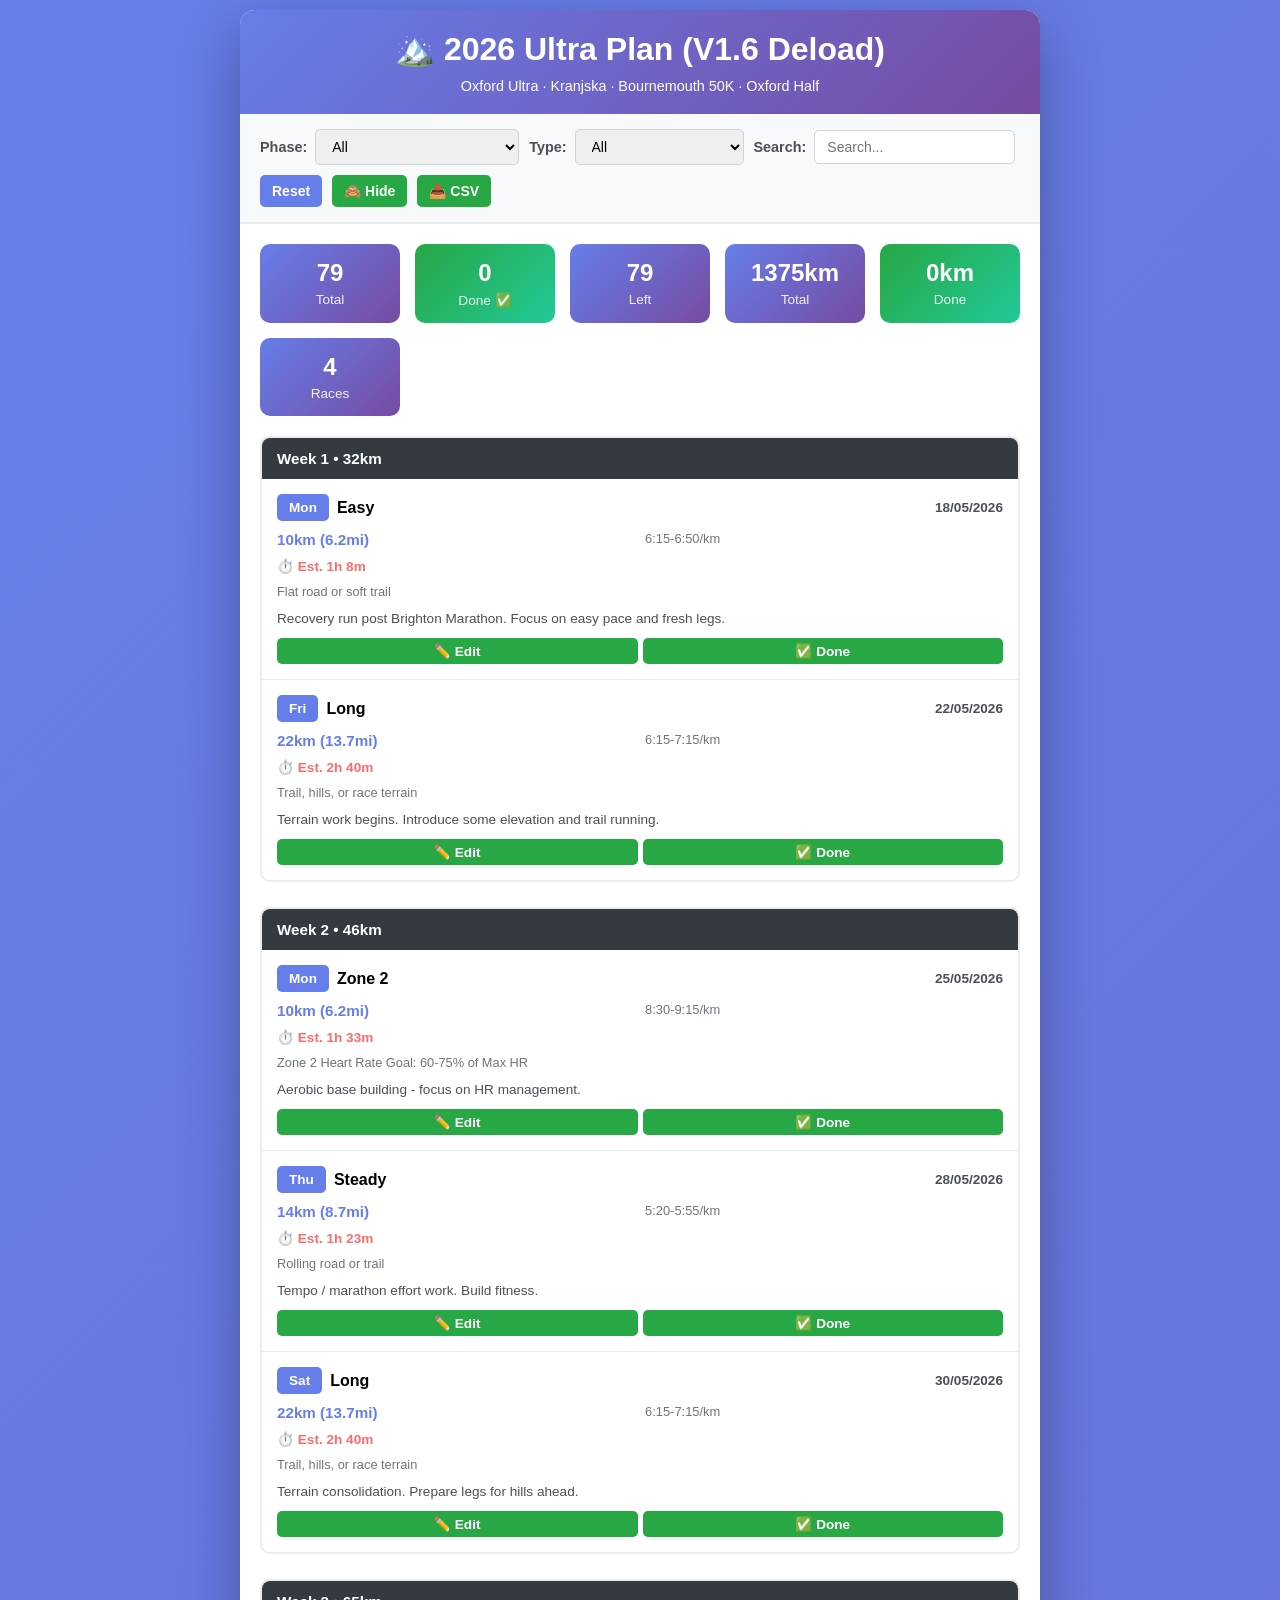
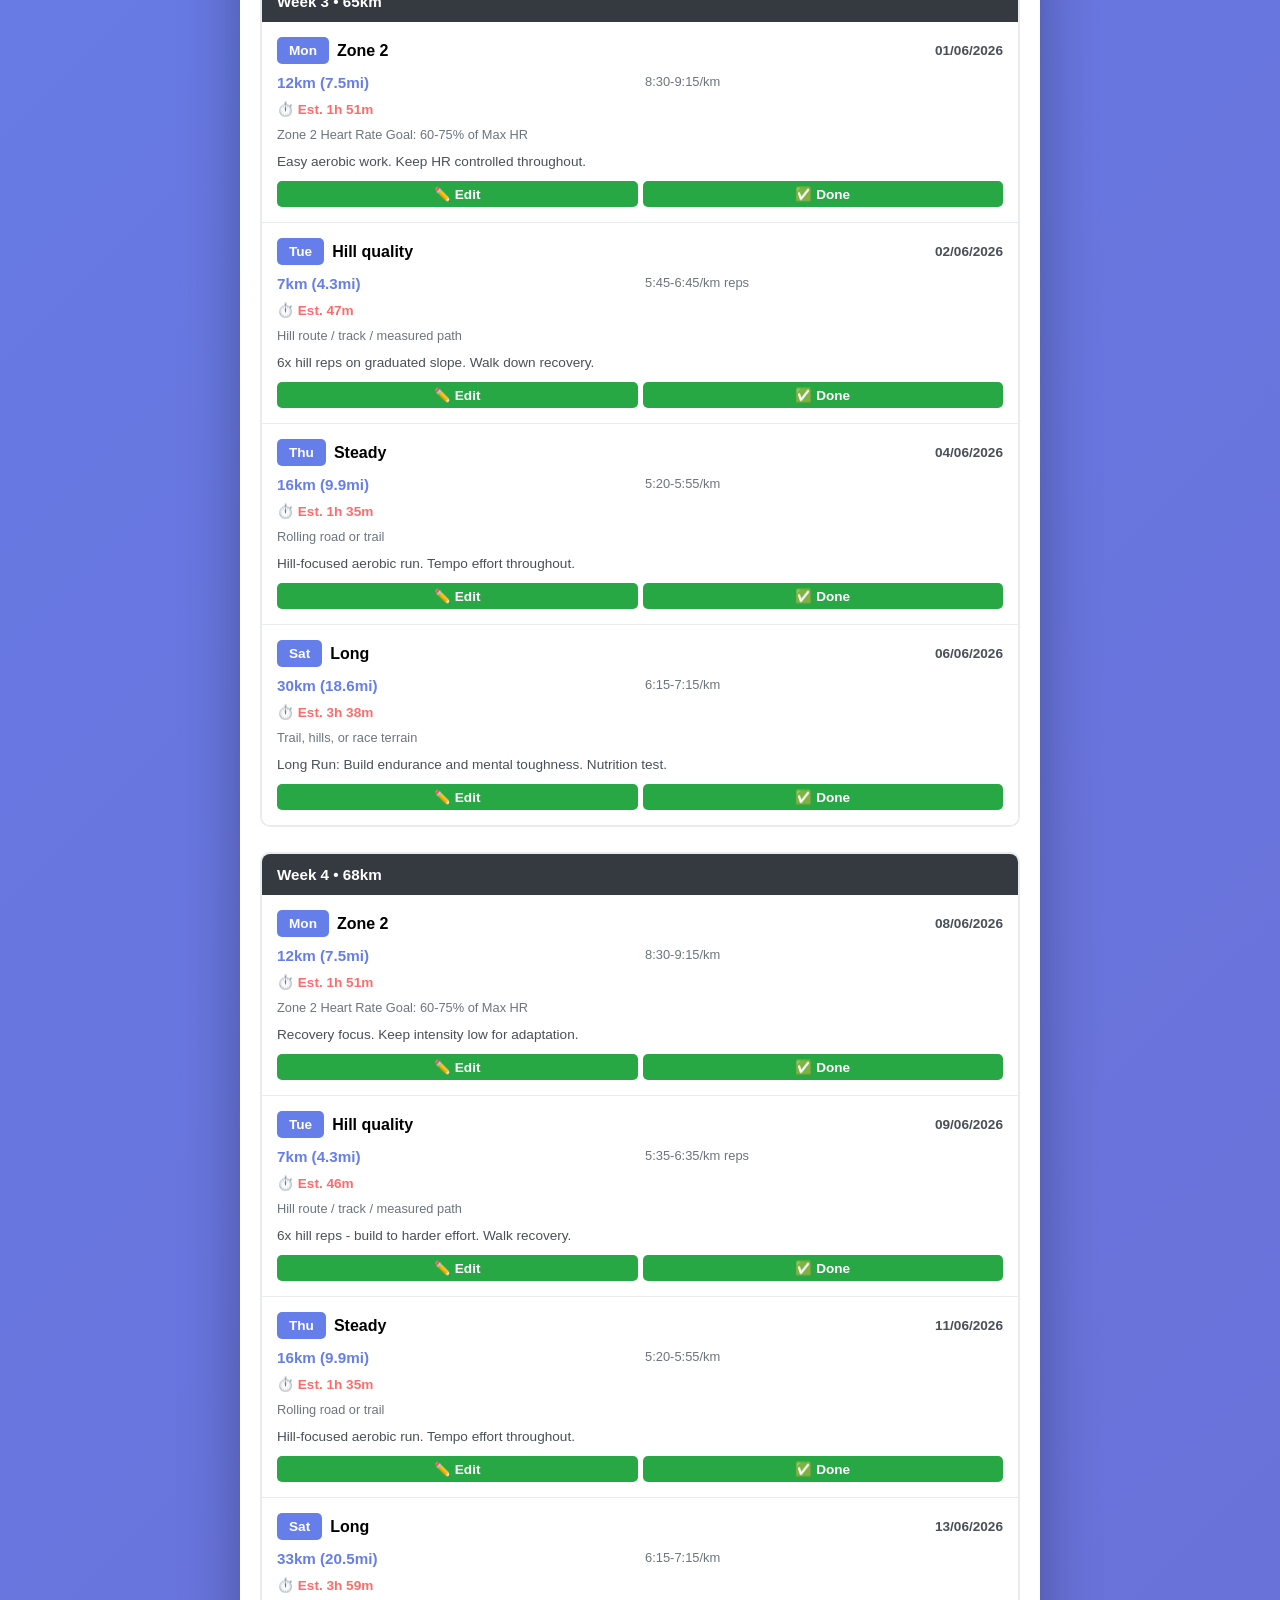
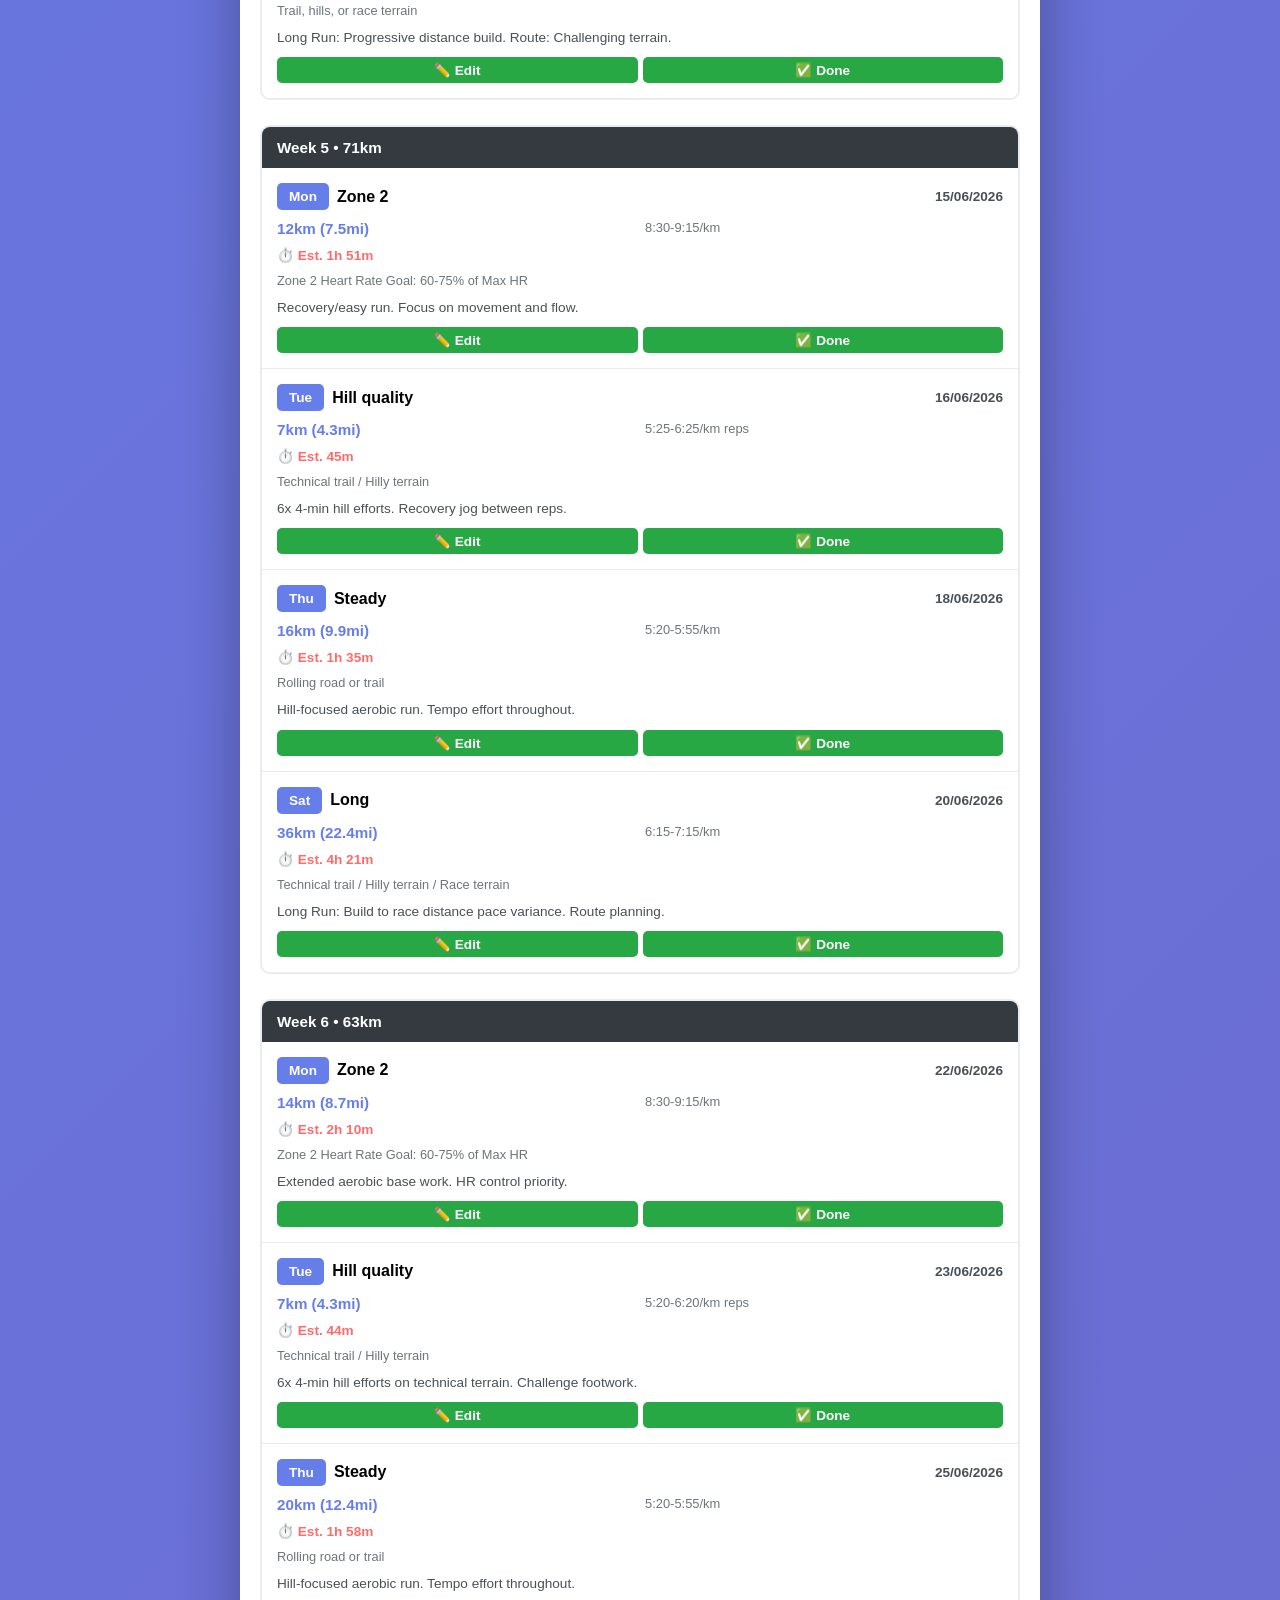
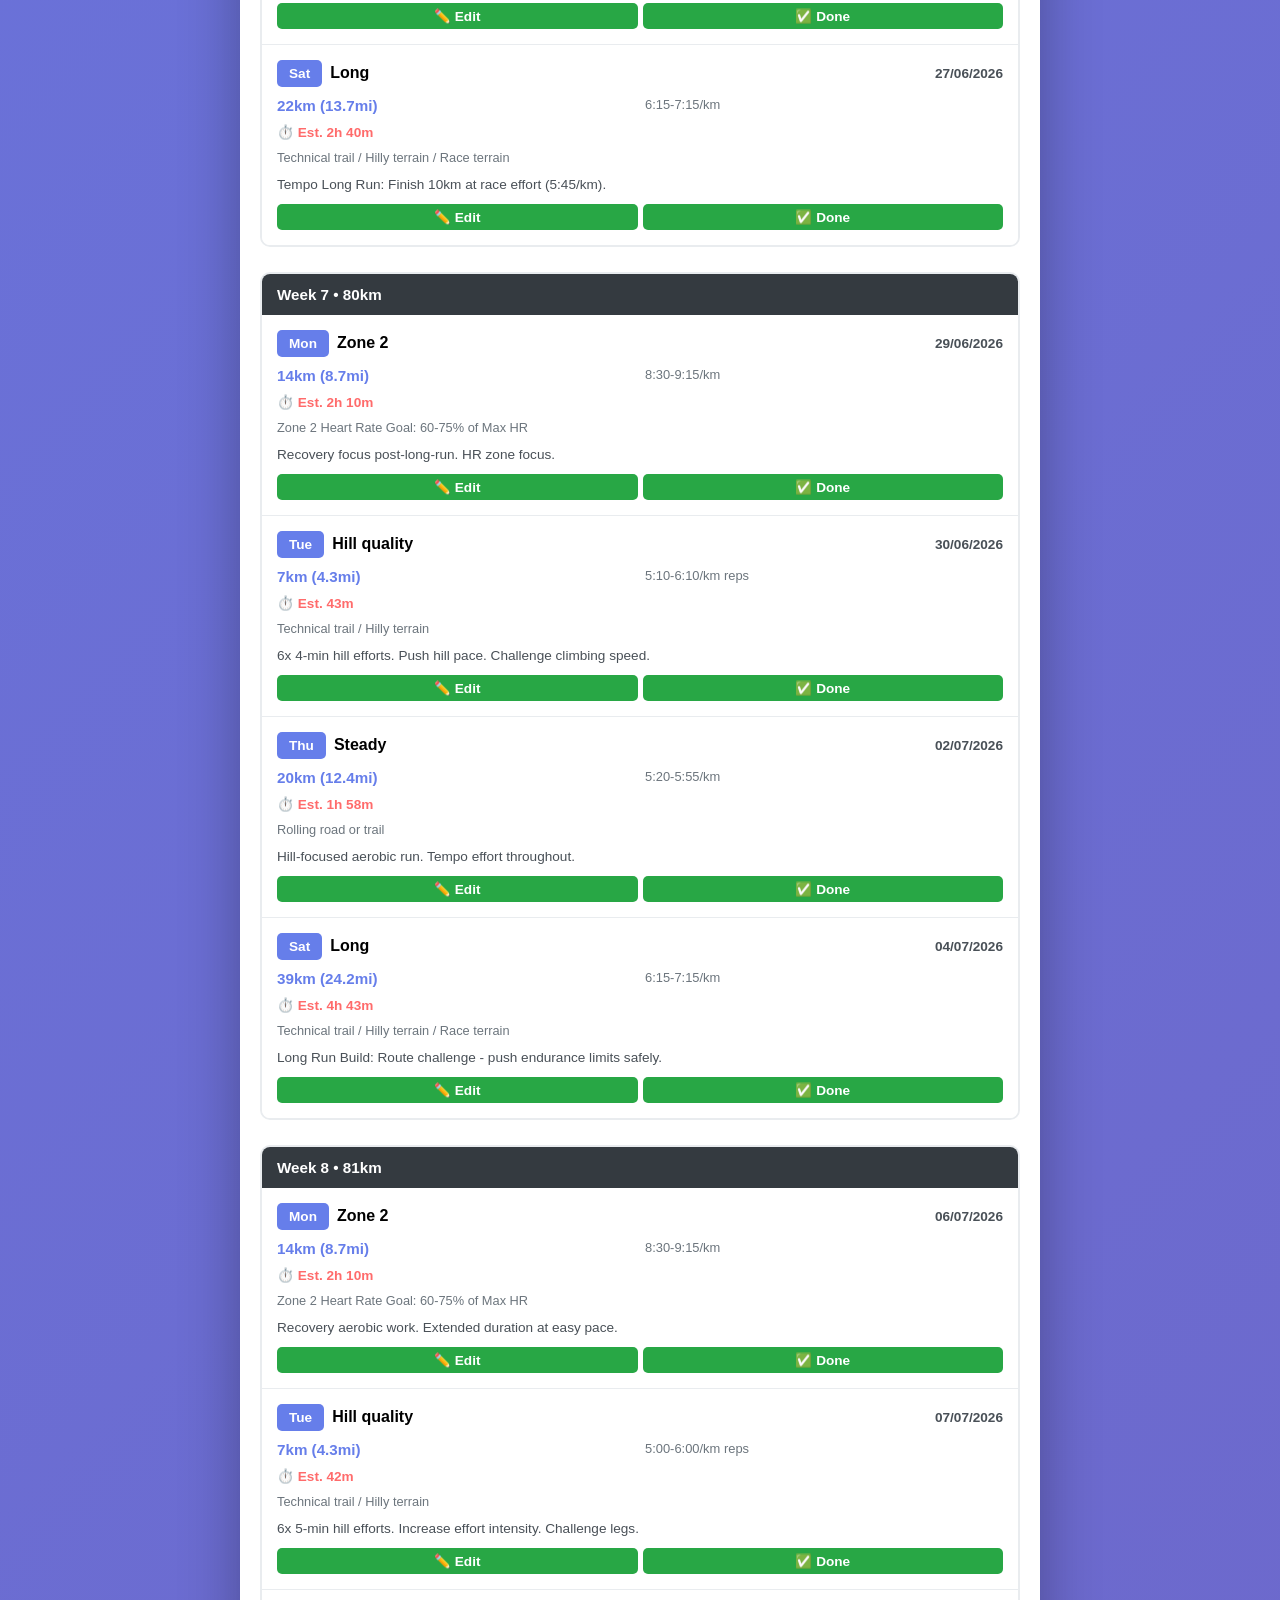
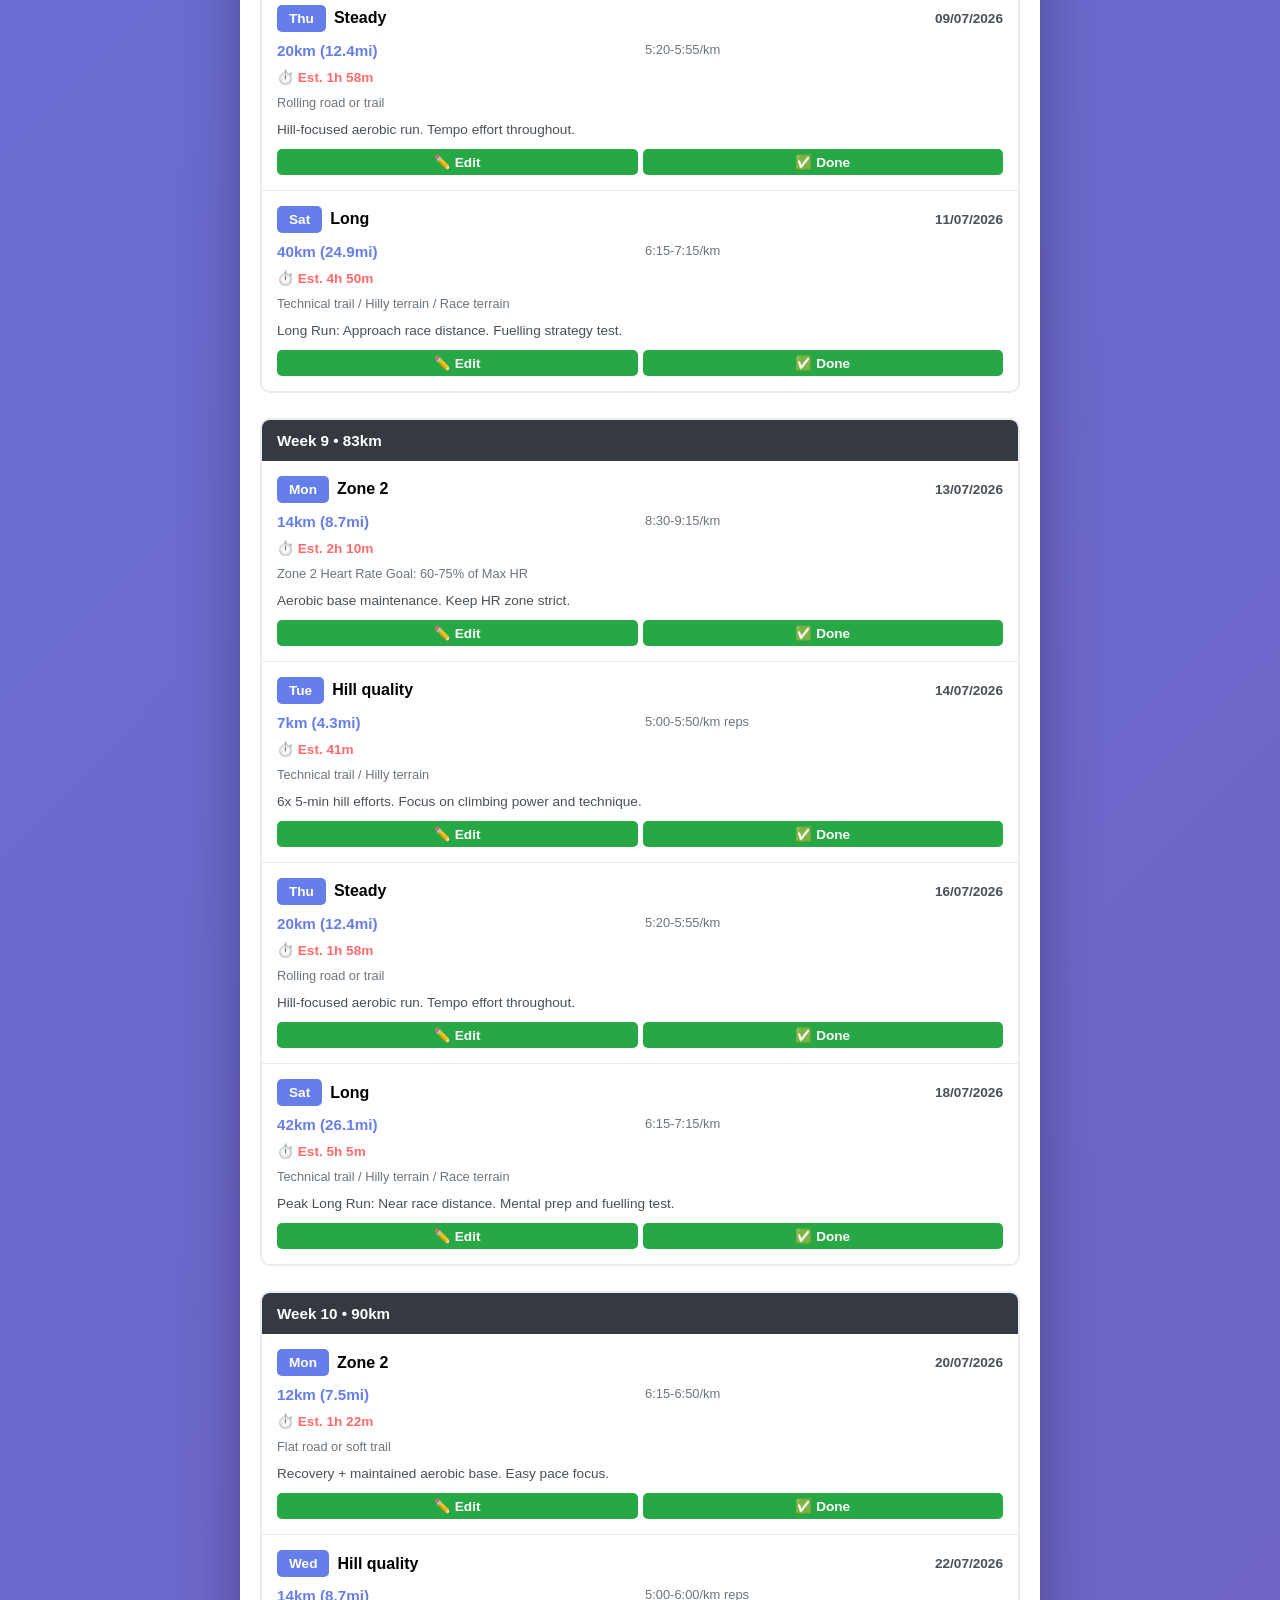
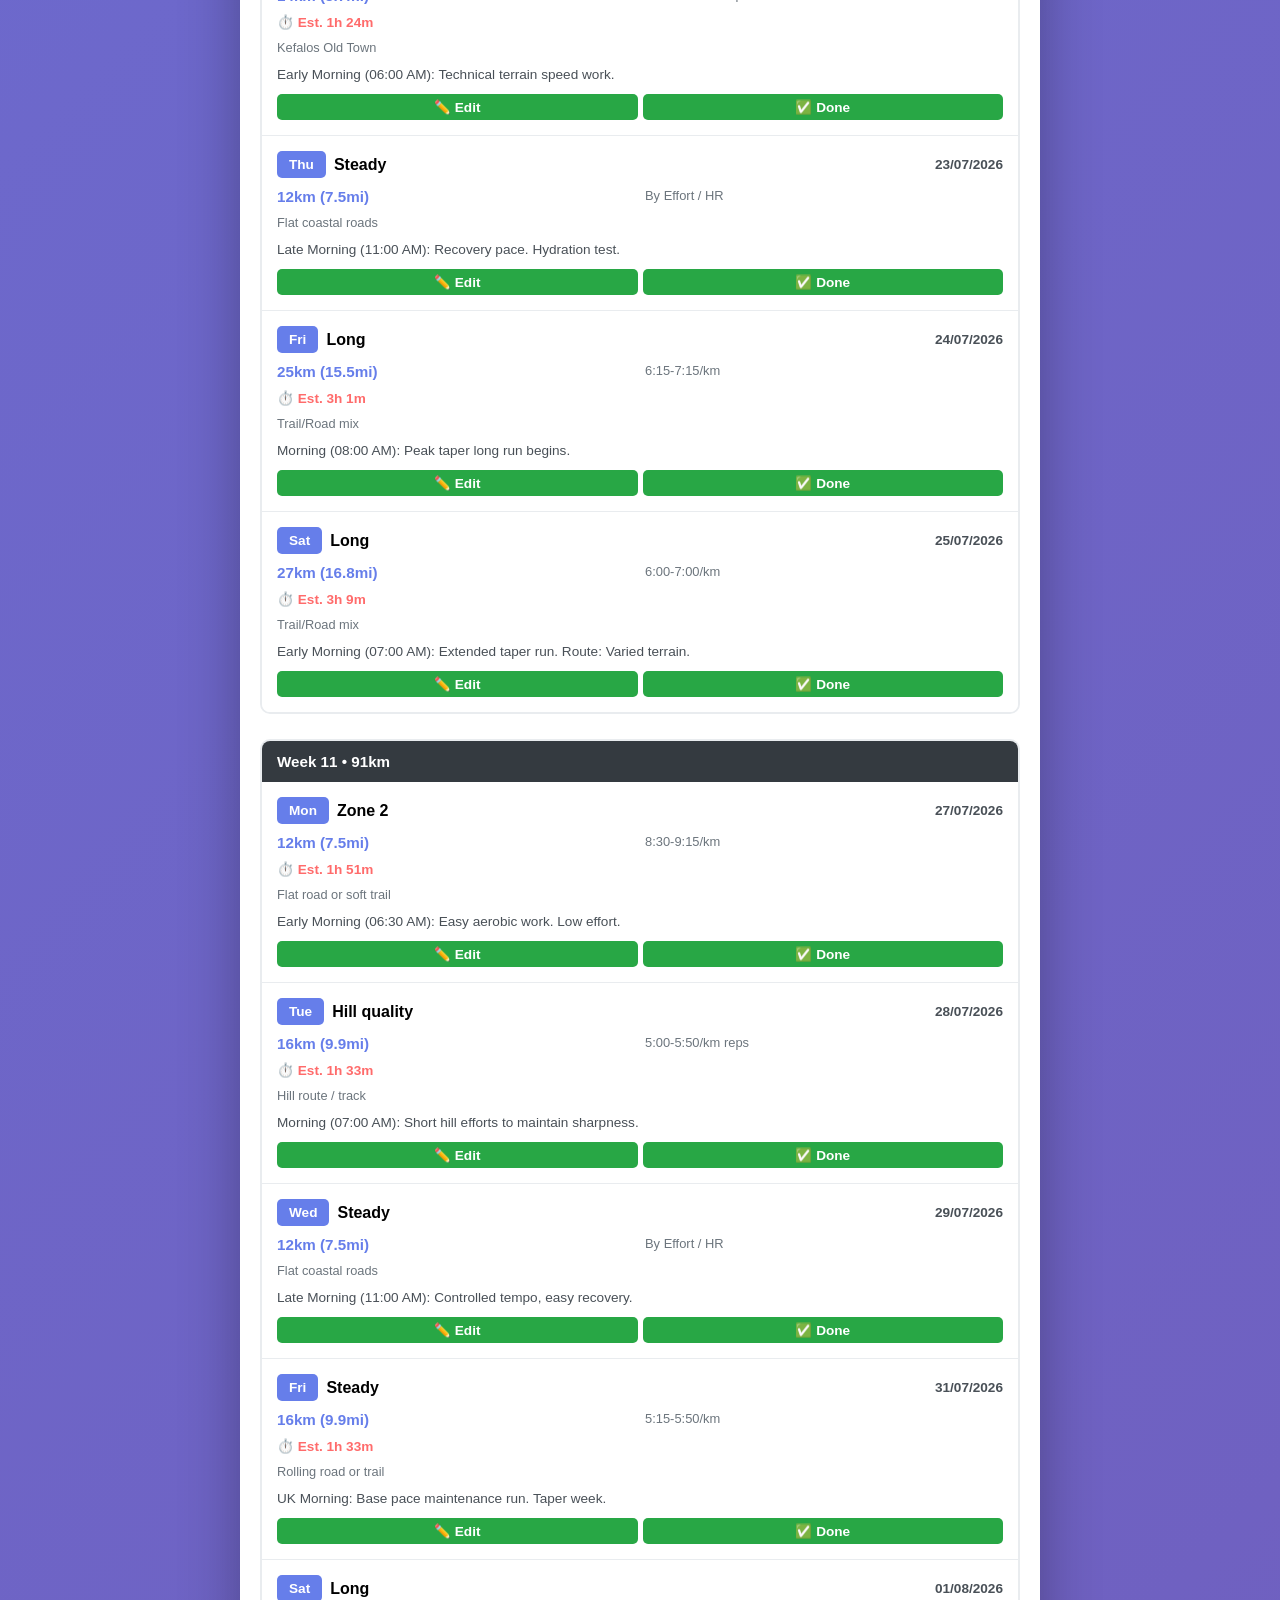
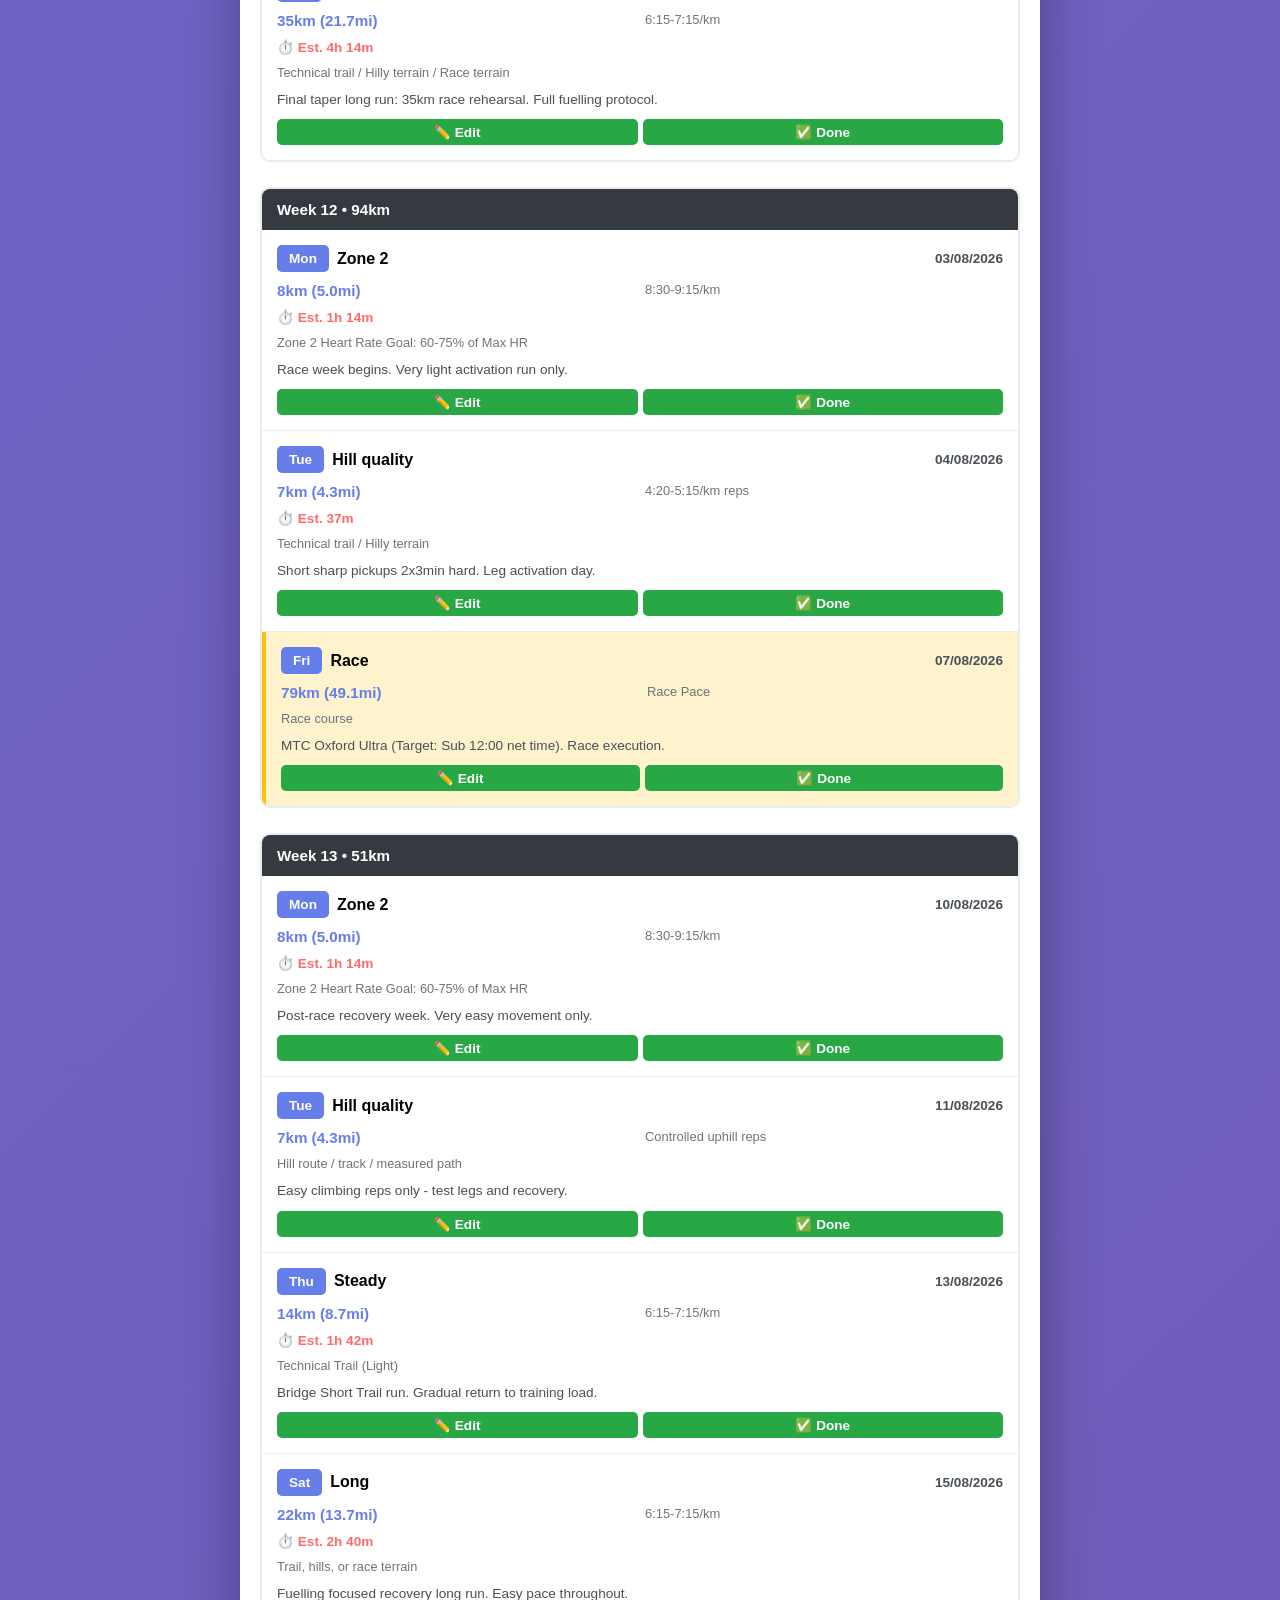
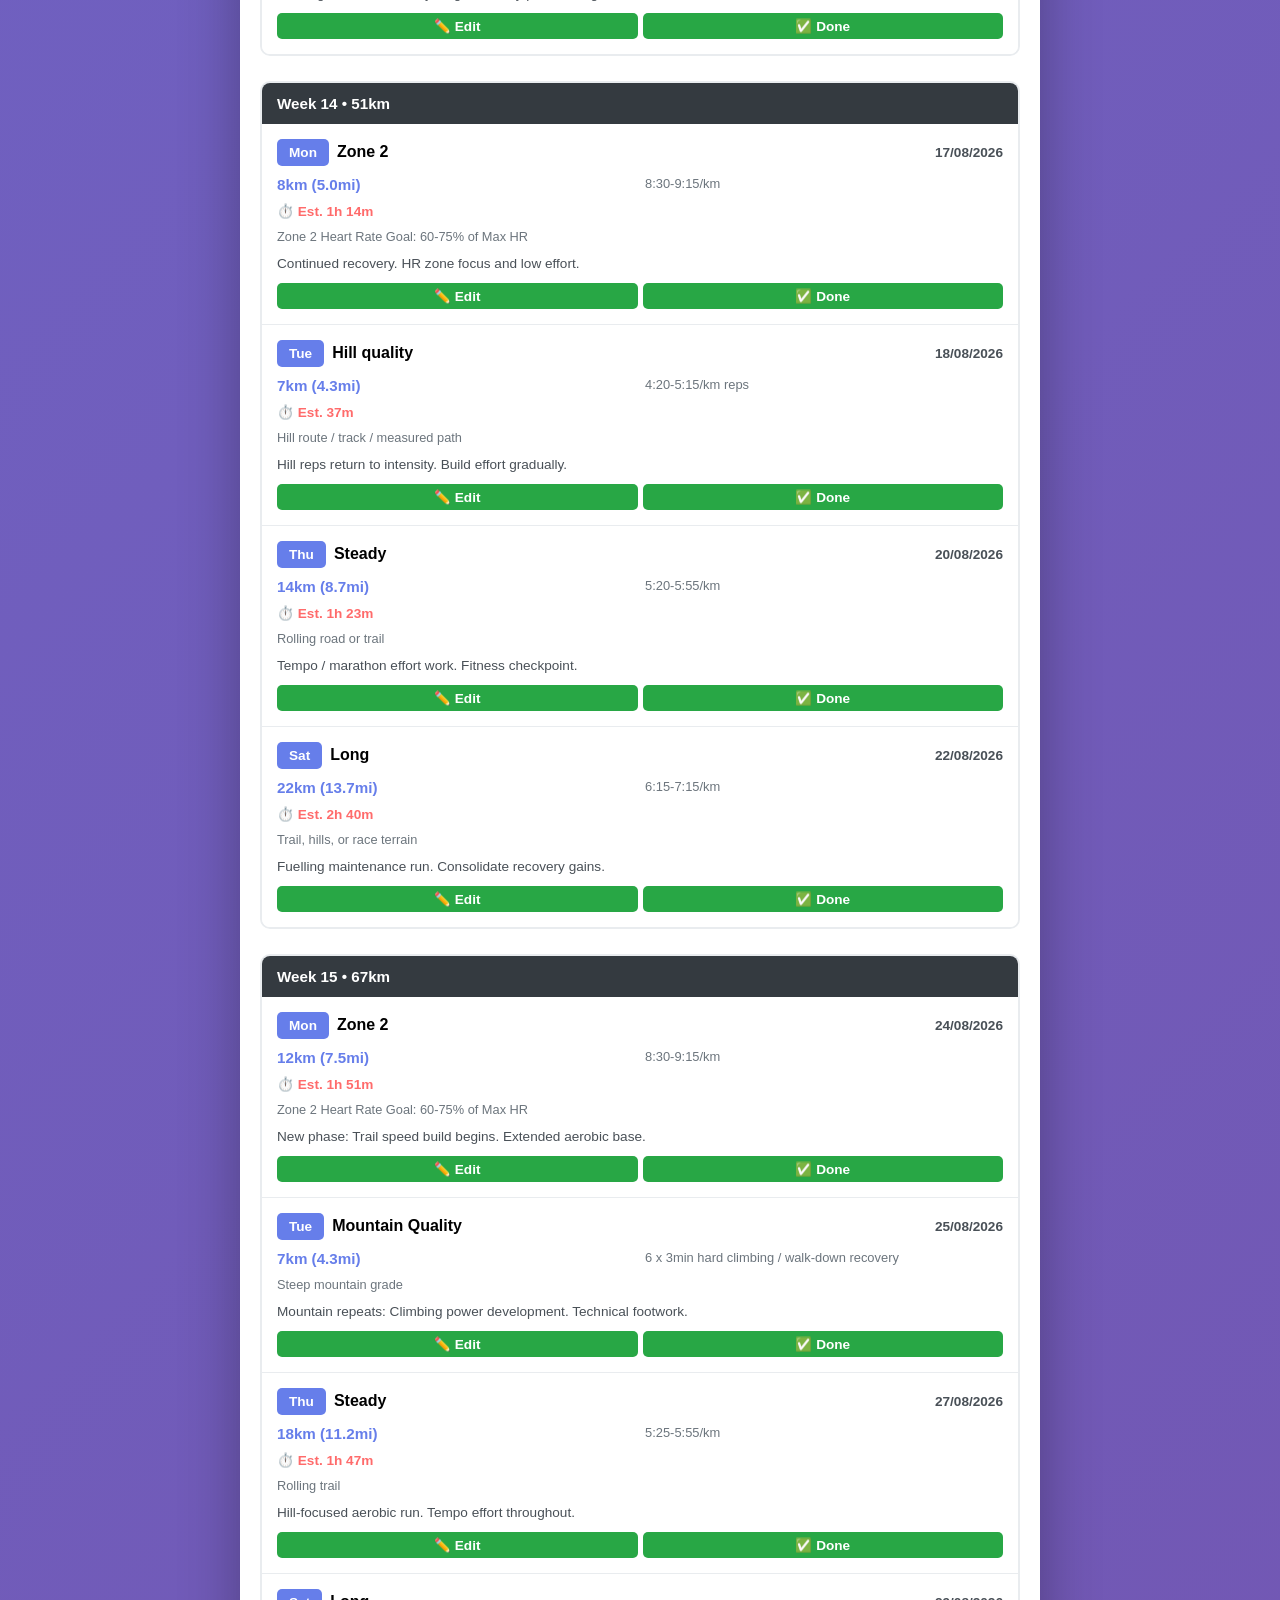
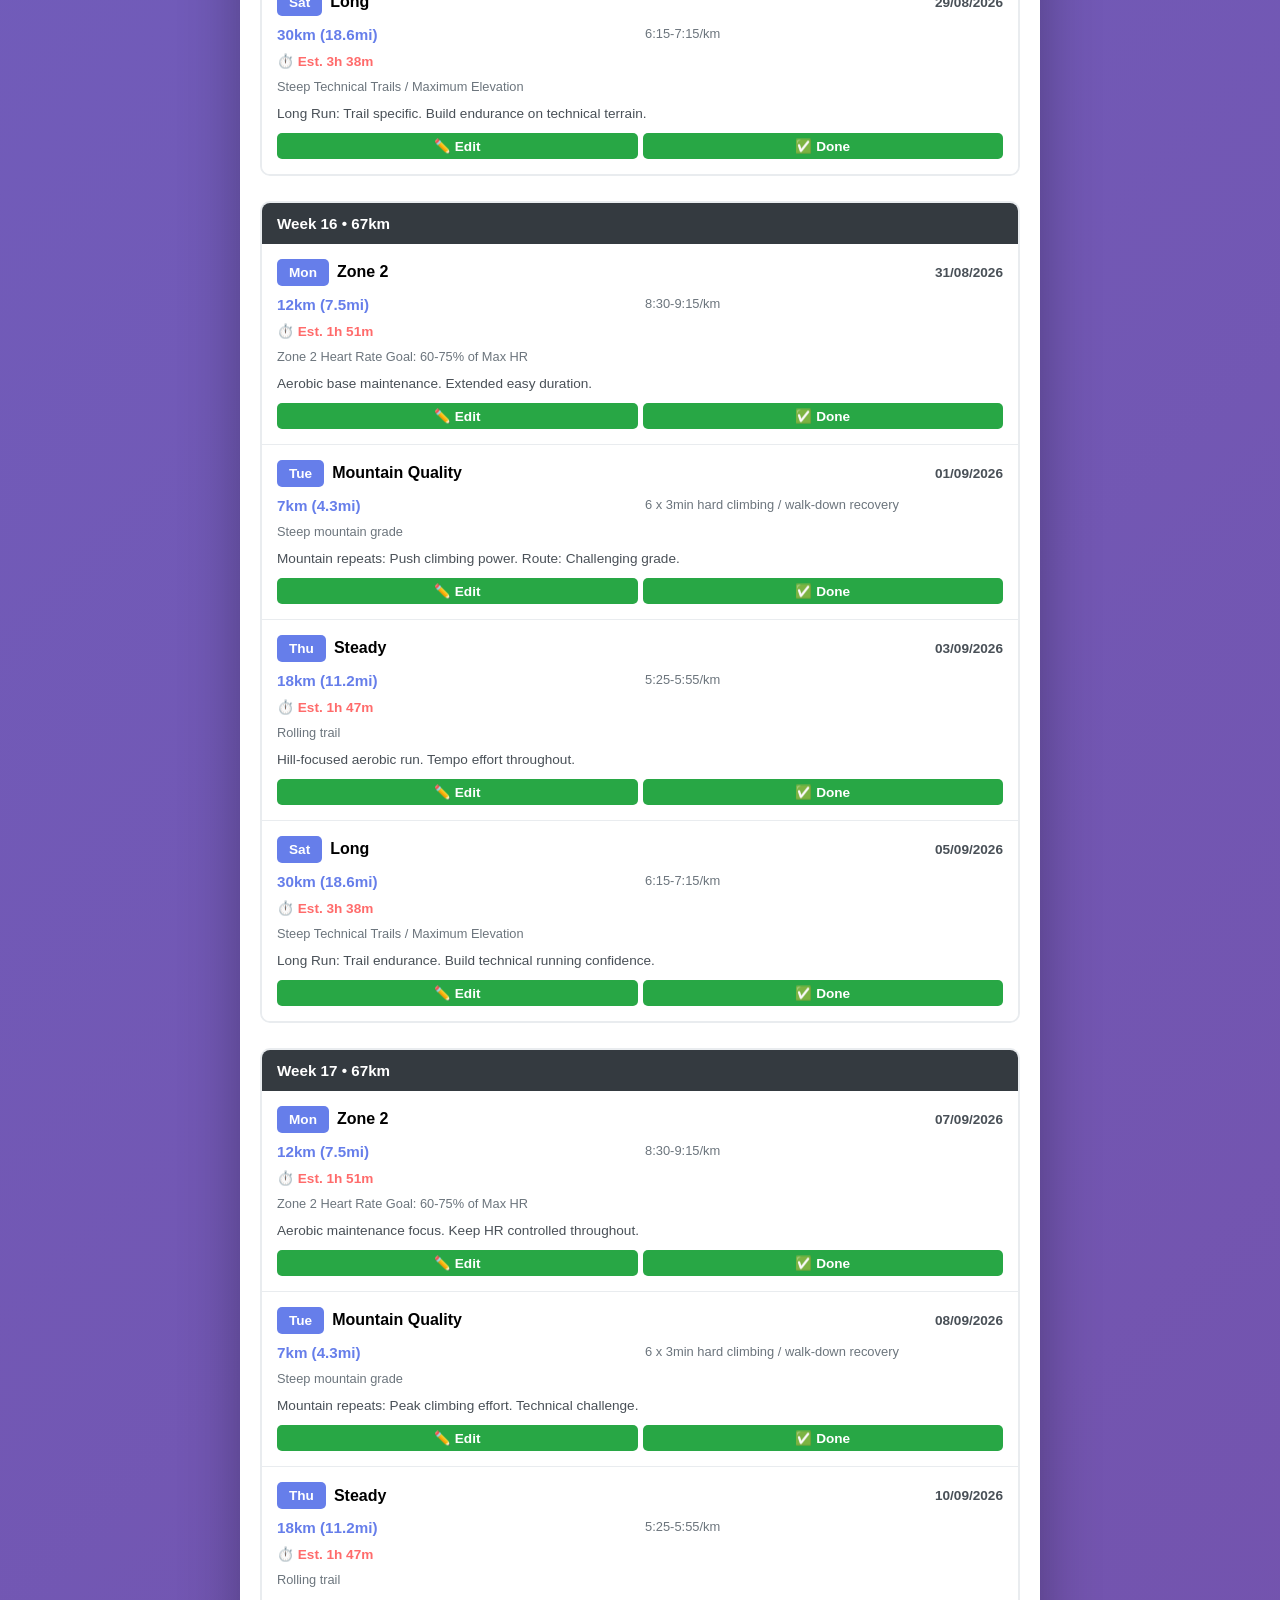
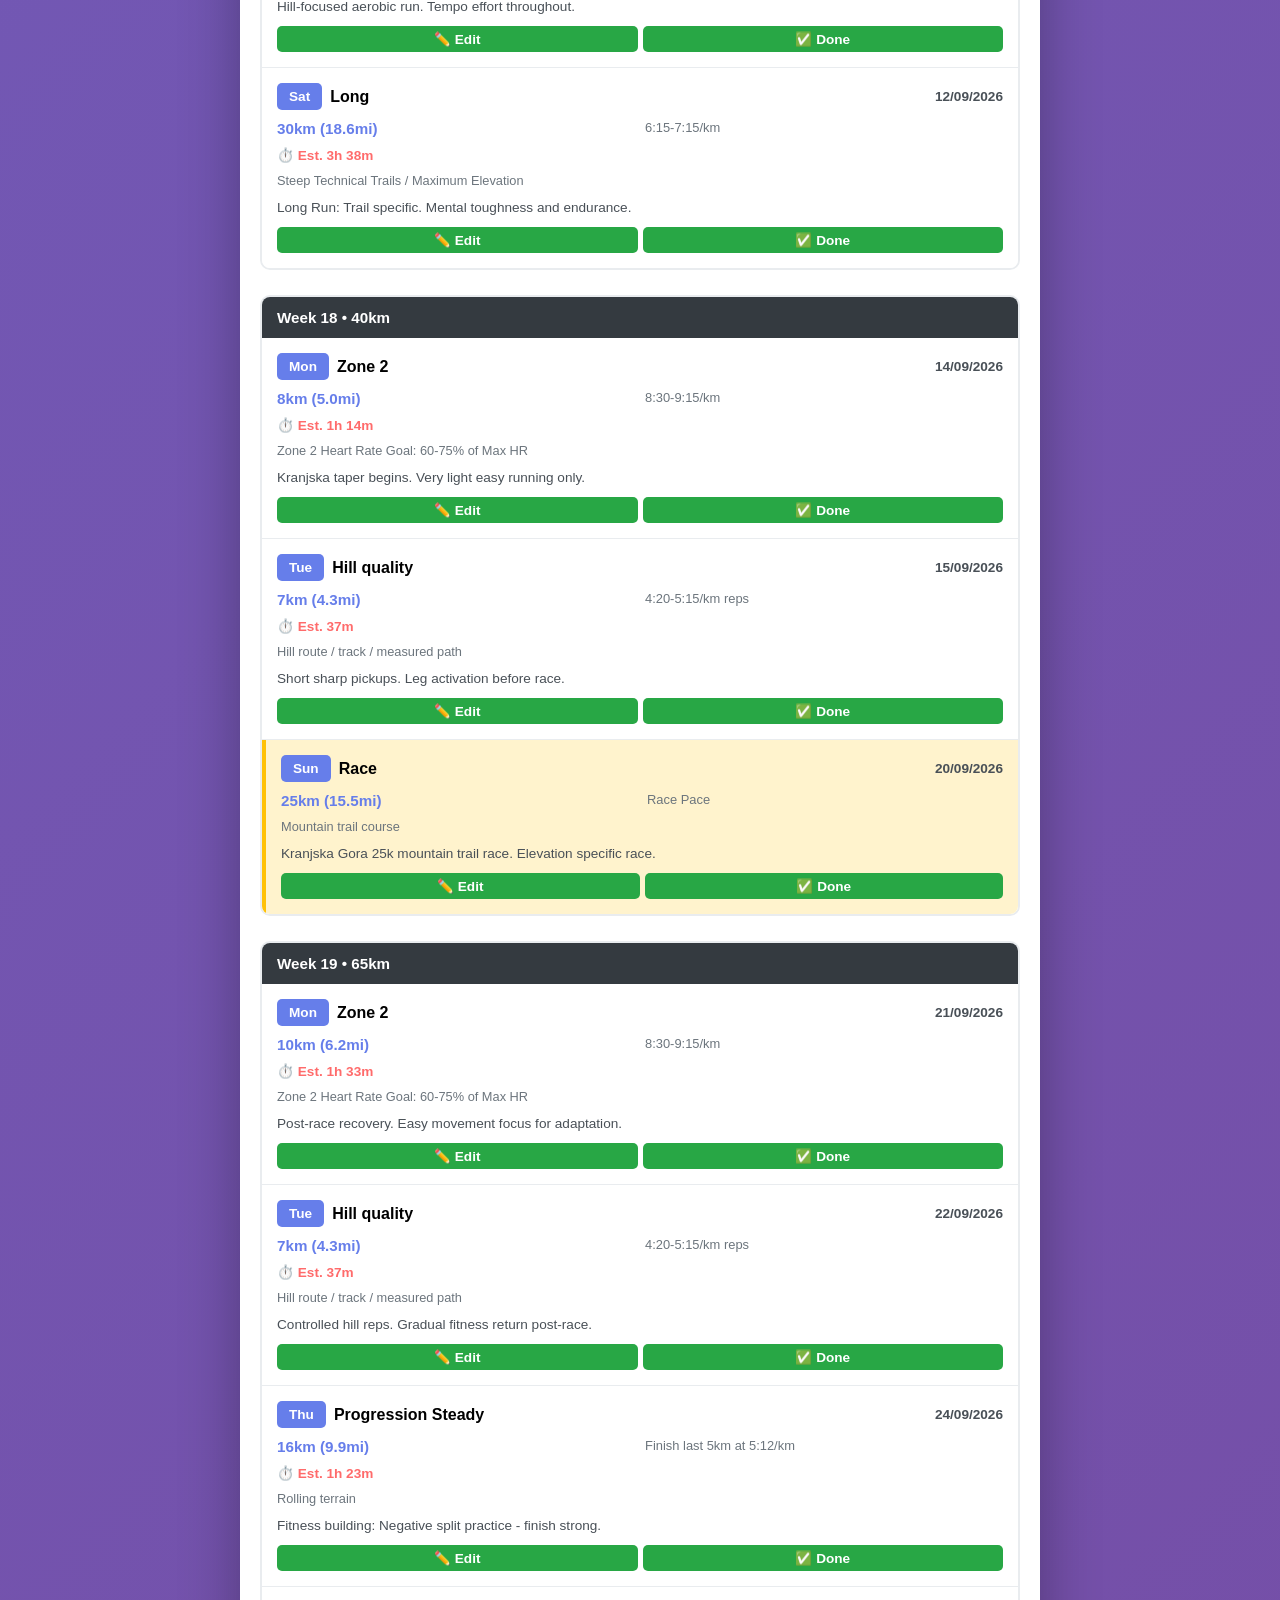
==== commit 3717d52a: "Revert to commit 6622840 - remove navigation buttons" ====
--- a/index.html
+++ b/index.html
@@ -97,23 +97,6 @@
             background: #218838;
         }
 
-        button.nav-btn {
-            background: #ffc107;
-            color: #333;
-            font-weight: 600;
-            padding: 10px 15px;
-            border-radius: 8px;
-            text-decoration: none;
-            cursor: pointer;
-            transition: all 0.3s;
-        }
-
-        button.nav-btn:hover {
-            background: #ffb300;
-            transform: translateY(-2px);
-            box-shadow: 0 5px 15px rgba(0,0,0,0.2);
-        }
-
         .content {
             padding: 20px;
         }
@@ -364,14 +347,6 @@
             text-align: center;
             font-size: 0.9em;
         }
-
-        .nav-links-section {
-            display: flex;
-            gap: 10px;
-            margin-top: 10px;
-            flex-wrap: wrap;
-            justify-content: center;
-        }
     </style>
 </head>
 <body>
@@ -404,8 +379,6 @@
             <button onclick="resetFilters()">Reset</button>
             <button class="secondary" onclick="toggleShowCompleted()" id="toggleBtn">🙈 Hide</button>
             <button class="secondary" onclick="exportToCSV()">📥 CSV</button>
-            <button class="nav-btn" onclick="window.location.href='index.html'">📋 Plan</button>
-            <button class="nav-btn" onclick="window.location.href='fuelling.html'">🍯 Fueling</button>
         </div>
 
         <div class="content">
@@ -469,85 +442,85 @@
 
     <script>
         const freshRunsData = [
-            {Week:1,Run:1,Date:"18/05/2026",Days_Since_Surgery:105,Day:"Mon",Phase:"Post-Brighton recovery",Type:"Easy",Distance_km:10,Pace:"6:15-6:50/km",Terrain:"Flat road or soft trail",Notes:"Reco[...]
-            {Week:1,Run:2,Date:"22/05/2026",Days_Since_Surgery:110,Day:"Fri",Phase:"Post-Brighton recovery",Type:"Long",Distance_km:22,Pace:"6:15-7:15/km",Terrain:"Trail, hills, or race terrain",Notes[...]
-            {Week:2,Run:3,Date:"25/05/2026",Days_Since_Surgery:112,Day:"Mon",Phase:"Post-Brighton recovery",Type:"Zone 2",Distance_km:10,Pace:"8:30-9:15/km",Terrain:"Zone 2 Heart Rate Goal: 60-75% of [...]
-            {Week:2,Run:4,Date:"28/05/2026",Days_Since_Surgery:115,Day:"Thu",Phase:"Post-Brighton recovery",Type:"Steady",Distance_km:14,Pace:"5:20-5:55/km",Terrain:"Rolling road or trail",Notes:"Temp[...]
-            {Week:2,Run:5,Date:"30/05/2026",Days_Since_Surgery:117,Day:"Sat",Phase:"Post-Brighton recovery",Type:"Long",Distance_km:22,Pace:"6:15-7:15/km",Terrain:"Trail, hills, or race terrain",Notes[...]
-            {Week:3,Run:6,Date:"01/06/2026",Days_Since_Surgery:119,Day:"Mon",Phase:"Base build",Type:"Zone 2",Distance_km:12,Pace:"8:30-9:15/km",Terrain:"Zone 2 Heart Rate Goal: 60-75% of Max HR",Note[...]
-            {Week:3,Run:7,Date:"02/06/2026",Days_Since_Surgery:120,Day:"Tue",Phase:"Base build",Type:"Hill quality",Distance_km:7,Pace:"5:45-6:45/km reps",Terrain:"Hill route / track / measured path",[...]
-            {Week:3,Run:8,Date:"04/06/2026",Days_Since_Surgery:122,Day:"Thu",Phase:"Base build",Type:"Steady",Distance_km:16,Pace:"5:20-5:55/km",Terrain:"Rolling road or trail",Notes:"Hill-focused aer[...]
-            {Week:3,Run:9,Date:"06/06/2026",Days_Since_Surgery:124,Day:"Sat",Phase:"Base build",Type:"Long",Distance_km:30,Pace:"6:15-7:15/km",Terrain:"Trail, hills, or race terrain",Notes:"Long Run: [...]
-            {Week:4,Run:10,Date:"08/06/2026",Days_Since_Surgery:126,Day:"Mon",Phase:"Base build",Type:"Zone 2",Distance_km:12,Pace:"8:30-9:15/km",Terrain:"Zone 2 Heart Rate Goal: 60-75% of Max HR",Not[...]
-            {Week:4,Run:11,Date:"09/06/2026",Days_Since_Surgery:127,Day:"Tue",Phase:"Base build",Type:"Hill quality",Distance_km:7,Pace:"5:35-6:35/km reps",Terrain:"Hill route / track / measured path"[...]
-            {Week:4,Run:12,Date:"11/06/2026",Days_Since_Surgery:129,Day:"Thu",Phase:"Base build",Type:"Steady",Distance_km:16,Pace:"5:20-5:55/km",Terrain:"Rolling road or trail",Notes:"Hill-focused ae[...]
-            {Week:4,Run:13,Date:"13/06/2026",Days_Since_Surgery:131,Day:"Sat",Phase:"Base build",Type:"Long",Distance_km:33,Pace:"6:15-7:15/km",Terrain:"Trail, hills, or race terrain",Notes:"Long Run:[...]
-            {Week:5,Run:14,Date:"15/06/2026",Days_Since_Surgery:133,Day:"Mon",Phase:"Base build",Type:"Zone 2",Distance_km:12,Pace:"8:30-9:15/km",Terrain:"Zone 2 Heart Rate Goal: 60-75% of Max HR",Not[...]
-            {Week:5,Run:15,Date:"16/06/2026",Days_Since_Surgery:134,Day:"Tue",Phase:"Base build",Type:"Hill quality",Distance_km:7,Pace:"5:25-6:25/km reps",Terrain:"Technical trail / Hilly terrain",No[...]
-            {Week:5,Run:16,Date:"18/06/2026",Days_Since_Surgery:136,Day:"Thu",Phase:"Base build",Type:"Steady",Distance_km:16,Pace:"5:20-5:55/km",Terrain:"Rolling road or trail",Notes:"Hill-focused ae[...]
-            {Week:5,Run:17,Date:"20/06/2026",Days_Since_Surgery:138,Day:"Sat",Phase:"Base build",Type:"Long",Distance_km:36,Pace:"6:15-7:15/km",Terrain:"Technical trail / Hilly terrain / Race terrain"[...]
-            {Week:6,Run:18,Date:"22/06/2026",Days_Since_Surgery:140,Day:"Mon",Phase:"Ultra build",Type:"Zone 2",Distance_km:14,Pace:"8:30-9:15/km",Terrain:"Zone 2 Heart Rate Goal: 60-75% of Max HR",No[...]
-            {Week:6,Run:19,Date:"23/06/2026",Days_Since_Surgery:141,Day:"Tue",Phase:"Ultra build",Type:"Hill quality",Distance_km:7,Pace:"5:20-6:20/km reps",Terrain:"Technical trail / Hilly terrain",N[...]
-            {Week:6,Run:20,Date:"25/06/2026",Days_Since_Surgery:143,Day:"Thu",Phase:"Ultra build",Type:"Steady",Distance_km:20,Pace:"5:20-5:55/km",Terrain:"Rolling road or trail",Notes:"Hill-focused a[...]
-            {Week:6,Run:21,Date:"27/06/2026",Days_Since_Surgery:145,Day:"Sat",Phase:"Ultra build",Type:"Long",Distance_km:22,Pace:"6:15-7:15/km",Terrain:"Technical trail / Hilly terrain / Race terrain[...]
-            {Week:7,Run:22,Date:"29/06/2026",Days_Since_Surgery:147,Day:"Mon",Phase:"Ultra build",Type:"Zone 2",Distance_km:14,Pace:"8:30-9:15/km",Terrain:"Zone 2 Heart Rate Goal: 60-75% of Max HR",No[...]
-            {Week:7,Run:23,Date:"30/06/2026",Days_Since_Surgery:148,Day:"Tue",Phase:"Ultra build",Type:"Hill quality",Distance_km:7,Pace:"5:10-6:10/km reps",Terrain:"Technical trail / Hilly terrain",N[...]
-            {Week:7,Run:24,Date:"02/07/2026",Days_Since_Surgery:150,Day:"Thu",Phase:"Ultra build",Type:"Steady",Distance_km:20,Pace:"5:20-5:55/km",Terrain:"Rolling road or trail",Notes:"Hill-focused a[...]
-            {Week:7,Run:25,Date:"04/07/2026",Days_Since_Surgery:152,Day:"Sat",Phase:"Ultra build",Type:"Long",Distance_km:39,Pace:"6:15-7:15/km",Terrain:"Technical trail / Hilly terrain / Race terrain[...]
-            {Week:8,Run:26,Date:"06/07/2026",Days_Since_Surgery:154,Day:"Mon",Phase:"Ultra build",Type:"Zone 2",Distance_km:14,Pace:"8:30-9:15/km",Terrain:"Zone 2 Heart Rate Goal: 60-75% of Max HR",No[...]
-            {Week:8,Run:27,Date:"07/07/2026",Days_Since_Surgery:155,Day:"Tue",Phase:"Ultra build",Type:"Hill quality",Distance_km:7,Pace:"5:00-6:00/km reps",Terrain:"Technical trail / Hilly terrain",N[...]
-            {Week:8,Run:28,Date:"09/07/2026",Days_Since_Surgery:157,Day:"Thu",Phase:"Ultra build",Type:"Steady",Distance_km:20,Pace:"5:20-5:55/km",Terrain:"Rolling road or trail",Notes:"Hill-focused a[...]
-            {Week:8,Run:29,Date:"11/07/2026",Days_Since_Surgery:159,Day:"Sat",Phase:"Ultra build",Type:"Long",Distance_km:40,Pace:"6:15-7:15/km",Terrain:"Technical trail / Hilly terrain / Race terrain[...]
-            {Week:9,Run:30,Date:"13/07/2026",Days_Since_Surgery:161,Day:"Mon",Phase:"Ultra build",Type:"Zone 2",Distance_km:14,Pace:"8:30-9:15/km",Terrain:"Zone 2 Heart Rate Goal: 60-75% of Max HR",No[...]
-            {Week:9,Run:31,Date:"14/07/2026",Days_Since_Surgery:162,Day:"Tue",Phase:"Ultra build",Type:"Hill quality",Distance_km:7,Pace:"5:00-5:50/km reps",Terrain:"Technical trail / Hilly terrain",N[...]
-            {Week:9,Run:32,Date:"16/07/2026",Days_Since_Surgery:164,Day:"Thu",Phase:"Ultra build",Type:"Steady",Distance_km:20,Pace:"5:20-5:55/km",Terrain:"Rolling road or trail",Notes:"Hill-focused a[...]
-            {Week:9,Run:33,Date:"18/07/2026",Days_Since_Surgery:166,Day:"Sat",Phase:"Ultra build",Type:"Long",Distance_km:42,Pace:"6:15-7:15/km",Terrain:"Technical trail / Hilly terrain / Race terrain[...]
-            {Week:10,Run:34,Date:"20/07/2026",Days_Since_Surgery:168,Day:"Mon",Phase:"Peak ultra",Type:"Zone 2",Distance_km:12,Pace:"6:15-6:50/km",Terrain:"Flat road or soft trail",Notes:"Recovery + m[...]
-            {Week:10,Run:35,Date:"22/07/2026",Days_Since_Surgery:170,Day:"Wed",Phase:"Peak ultra",Type:"Hill quality",Distance_km:14,Pace:"5:00-6:00/km reps",Terrain:"Kefalos Old Town",Notes:"Early Mo[...]
-            {Week:10,Run:36,Date:"23/07/2026",Days_Since_Surgery:171,Day:"Thu",Phase:"Peak ultra",Type:"Steady",Distance_km:12,Pace:"By Effort / HR",Terrain:"Flat coastal roads",Notes:"Late Morning (1[...]
-            {Week:10,Run:37,Date:"24/07/2026",Days_Since_Surgery:172,Day:"Fri",Phase:"Peak ultra",Type:"Long",Distance_km:25,Pace:"6:15-7:15/km",Terrain:"Trail/Road mix",Notes:"Morning (08:00 AM): Pea[...]
-            {Week:10,Run:38,Date:"25/07/2026",Days_Since_Surgery:173,Day:"Sat",Phase:"Peak ultra",Type:"Long",Distance_km:27,Pace:"6:00-7:00/km",Terrain:"Trail/Road mix",Notes:"Early Morning (07:00 AM[...]
-            {Week:11,Run:39,Date:"27/07/2026",Days_Since_Surgery:175,Day:"Mon",Phase:"Peak ultra",Type:"Zone 2",Distance_km:12,Pace:"8:30-9:15/km",Terrain:"Flat road or soft trail",Notes:"Early Mornin[...]
-            {Week:11,Run:40,Date:"28/07/2026",Days_Since_Surgery:176,Day:"Tue",Phase:"Peak ultra",Type:"Hill quality",Distance_km:16,Pace:"5:00-5:50/km reps",Terrain:"Hill route / track",Notes:"Mornin[...]
-            {Week:11,Run:41,Date:"29/07/2026",Days_Since_Surgery:177,Day:"Wed",Phase:"Peak ultra",Type:"Steady",Distance_km:12,Pace:"By Effort / HR",Terrain:"Flat coastal roads",Notes:"Late Morning (1[...]
-            {Week:11,Run:42,Date:"31/07/2026",Days_Since_Surgery:179,Day:"Fri",Phase:"Peak ultra",Type:"Steady",Distance_km:16,Pace:"5:15-5:50/km",Terrain:"Rolling road or trail",Notes:"UK Morning: Ba[...]
-            {Week:11,Run:43,Date:"01/08/2026",Days_Since_Surgery:180,Day:"Sat",Phase:"Peak ultra",Type:"Long",Distance_km:35,Pace:"6:15-7:15/km",Terrain:"Technical trail / Hilly terrain / Race terrain[...]
-            {Week:12,Run:44,Date:"03/08/2026",Days_Since_Surgery:182,Day:"Mon",Phase:"Oxford Ultra race week",Type:"Zone 2",Distance_km:8,Pace:"8:30-9:15/km",Terrain:"Zone 2 Heart Rate Goal: 60-75% of[...]
-            {Week:12,Run:45,Date:"04/08/2026",Days_Since_Surgery:183,Day:"Tue",Phase:"Oxford Ultra race week",Type:"Hill quality",Distance_km:7,Pace:"4:20-5:15/km reps",Terrain:"Technical trail / Hill[...]
-            {Week:12,Run:46,Date:"07/08/2026",Days_Since_Surgery:186,Day:"Fri",Phase:"Oxford Ultra Race",Type:"Race",Distance_km:79,Pace:"Race Pace",Terrain:"Race course",Notes:"MTC Oxford Ultra (Targ[...]
-            {Week:13,Run:47,Date:"10/08/2026",Days_Since_Surgery:189,Day:"Mon",Phase:"Recovery/reset",Type:"Zone 2",Distance_km:8,Pace:"8:30-9:15/km",Terrain:"Zone 2 Heart Rate Goal: 60-75% of Max HR"[...]
-            {Week:13,Run:48,Date:"11/08/2026",Days_Since_Surgery:190,Day:"Tue",Phase:"Recovery/reset",Type:"Hill quality",Distance_km:7,Pace:"Controlled uphill reps",Terrain:"Hill route / track / meas[...]
-            {Week:13,Run:49,Date:"13/08/2026",Days_Since_Surgery:192,Day:"Thu",Phase:"Recovery/reset",Type:"Steady",Distance_km:14,Pace:"6:15-7:15/km",Terrain:"Technical Trail (Light)",Notes:"Bridge S[...]
-            {Week:13,Run:50,Date:"15/08/2026",Days_Since_Surgery:194,Day:"Sat",Phase:"Recovery/reset",Type:"Long",Distance_km:22,Pace:"6:15-7:15/km",Terrain:"Trail, hills, or race terrain",Notes:"Fuel[...]
-            {Week:14,Run:51,Date:"17/08/2026",Days_Since_Surgery:196,Day:"Mon",Phase:"Recovery/reset",Type:"Zone 2",Distance_km:8,Pace:"8:30-9:15/km",Terrain:"Zone 2 Heart Rate Goal: 60-75% of Max HR"[...]
-            {Week:14,Run:52,Date:"18/08/2026",Days_Since_Surgery:197,Day:"Tue",Phase:"Recovery/reset",Type:"Hill quality",Distance_km:7,Pace:"4:20-5:15/km reps",Terrain:"Hill route / track / measured [...]
-            {Week:14,Run:53,Date:"20/08/2026",Days_Since_Surgery:199,Day:"Thu",Phase:"Recovery/reset",Type:"Steady",Distance_km:14,Pace:"5:20-5:55/km",Terrain:"Rolling road or trail",Notes:"Tempo / ma[...]
-            {Week:14,Run:54,Date:"22/08/2026",Days_Since_Surgery:201,Day:"Sat",Phase:"Recovery/reset",Type:"Long",Distance_km:22,Pace:"6:15-7:15/km",Terrain:"Trail, hills, or race terrain",Notes:"Fuel[...]
-            {Week:15,Run:55,Date:"24/08/2026",Days_Since_Surgery:203,Day:"Mon",Phase:"Trail speed build",Type:"Zone 2",Distance_km:12,Pace:"8:30-9:15/km",Terrain:"Zone 2 Heart Rate Goal: 60-75% of Max[...]
-            {Week:15,Run:56,Date:"25/08/2026",Days_Since_Surgery:204,Day:"Tue",Phase:"Trail speed build",Type:"Mountain Quality",Distance_km:7,Pace:"6 x 3min hard climbing / walk-down recovery",Terrai[...]
-            {Week:15,Run:57,Date:"27/08/2026",Days_Since_Surgery:206,Day:"Thu",Phase:"Trail speed build",Type:"Steady",Distance_km:18,Pace:"5:25-5:55/km",Terrain:"Rolling trail",Notes:"Hill-focused ae[...]
-            {Week:15,Run:58,Date:"29/08/2026",Days_Since_Surgery:208,Day:"Sat",Phase:"Trail speed build",Type:"Long",Distance_km:30,Pace:"6:15-7:15/km",Terrain:"Steep Technical Trails / Maximum Elevat[...]
-            {Week:16,Run:59,Date:"31/08/2026",Days_Since_Surgery:210,Day:"Mon",Phase:"Trail speed build",Type:"Zone 2",Distance_km:12,Pace:"8:30-9:15/km",Terrain:"Zone 2 Heart Rate Goal: 60-75% of Max[...]
-            {Week:16,Run:60,Date:"01/09/2026",Days_Since_Surgery:211,Day:"Tue",Phase:"Trail speed build",Type:"Mountain Quality",Distance_km:7,Pace:"6 x 3min hard climbing / walk-down recovery",Terrai[...]
-            {Week:16,Run:61,Date:"03/09/2026",Days_Since_Surgery:213,Day:"Thu",Phase:"Trail speed build",Type:"Steady",Distance_km:18,Pace:"5:25-5:55/km",Terrain:"Rolling trail",Notes:"Hill-focused ae[...]
-            {Week:16,Run:62,Date:"05/09/2026",Days_Since_Surgery:215,Day:"Sat",Phase:"Trail speed build",Type:"Long",Distance_km:30,Pace:"6:15-7:15/km",Terrain:"Steep Technical Trails / Maximum Elevat[...]
-            {Week:17,Run:63,Date:"07/09/2026",Days_Since_Surgery:217,Day:"Mon",Phase:"Trail speed build",Type:"Zone 2",Distance_km:12,Pace:"8:30-9:15/km",Terrain:"Zone 2 Heart Rate Goal: 60-75% of Max[...]
-            {Week:17,Run:64,Date:"08/09/2026",Days_Since_Surgery:218,Day:"Tue",Phase:"Trail speed build",Type:"Mountain Quality",Distance_km:7,Pace:"6 x 3min hard climbing / walk-down recovery",Terrai[...]
-            {Week:17,Run:65,Date:"10/09/2026",Days_Since_Surgery:220,Day:"Thu",Phase:"Trail speed build",Type:"Steady",Distance_km:18,Pace:"5:25-5:55/km",Terrain:"Rolling trail",Notes:"Hill-focused ae[...]
-            {Week:17,Run:66,Date:"12/09/2026",Days_Since_Surgery:222,Day:"Sat",Phase:"Trail speed build",Type:"Long",Distance_km:30,Pace:"6:15-7:15/km",Terrain:"Steep Technical Trails / Maximum Elevat[...]
-            {Week:18,Run:67,Date:"14/09/2026",Days_Since_Surgery:224,Day:"Mon",Phase:"Kranjska taper/race week",Type:"Zone 2",Distance_km:8,Pace:"8:30-9:15/km",Terrain:"Zone 2 Heart Rate Goal: 60-75% [...]
-            {Week:18,Run:68,Date:"15/09/2026",Days_Since_Surgery:225,Day:"Tue",Phase:"Kranjska taper/race week",Type:"Hill quality",Distance_km:7,Pace:"4:20-5:15/km reps",Terrain:"Hill route / track /[...]
-            {Week:18,Run:69,Date:"20/09/2026",Days_Since_Surgery:230,Day:"Sun",Phase:"Kranjska Race",Type:"Race",Distance_km:25,Pace:"Race Pace",Terrain:"Mountain trail course",Notes:"Kranjska Gora 25[...]
-            {Week:19,Run:70,Date:"21/09/2026",Days_Since_Surgery:231,Day:"Mon",Phase:"Bournemouth build/taper",Type:"Zone 2",Distance_km:10,Pace:"8:30-9:15/km",Terrain:"Zone 2 Heart Rate Goal: 60-75% [...]
-            {Week:19,Run:71,Date:"22/09/2026",Days_Since_Surgery:232,Day:"Tue",Phase:"Bournemouth build/taper",Type:"Hill quality",Distance_km:7,Pace:"4:20-5:15/km reps",Terrain:"Hill route / track / [...]
-            {Week:19,Run:72,Date:"24/09/2026",Days_Since_Surgery:234,Day:"Thu",Phase:"Bournemouth build/taper",Type:"Progression Steady",Distance_km:16,Pace:"Finish last 5km at 5:12/km",Terrain:"Rolli[...]
-            {Week:19,Run:73,Date:"26/09/2026",Days_Since_Surgery:236,Day:"Sat",Phase:"Bournemouth build/taper",Type:"Long",Distance_km:32,Pace:"6:15-7:15/km",Terrain:"Trail, hills, or race terrain",No[...]
-            {Week:20,Run:74,Date:"28/09/2026",Days_Since_Surgery:238,Day:"Mon",Phase:"Bournemouth build/taper",Type:"Zone 2",Distance_km:10,Pace:"8:30-9:15/km",Terrain:"Zone 2 Heart Rate Goal: 60-75% [...]
-            {Week:20,Run:75,Date:"29/09/2026",Days_Since_Surgery:239,Day:"Tue",Phase:"Bournemouth build/taper",Type:"Hill quality",Distance_km:7,Pace:"4:20-5:15/km reps",Terrain:"Hill route / track / [...]
-            {Week:20,Run:76,Date:"03/10/2026",Days_Since_Surgery:243,Day:"Sat",Phase:"Bournemouth Race",Type:"Race",Distance_km:50,Pace:"Aim 6h moving / 11h incl breaks",Terrain:"Coastal ultra course"[...]
-            {Week:21,Run:77,Date:"05/10/2026",Days_Since_Surgery:245,Day:"Mon",Phase:"Half taper",Type:"Zone 2",Distance_km:8,Pace:"8:30-9:15/km",Terrain:"Zone 2 Heart Rate Goal: 60-75% of Max HR",Not[...]
-            {Week:21,Run:78,Date:"06/10/2026",Days_Since_Surgery:246,Day:"Tue",Phase:"Half taper",Type:"Speed Quality",Distance_km:7,Pace:"4 x 2km @ 5:12/km w/ 2 min recovery",Terrain:"Flat Road / Tra[...]
-            {Week:21,Run:79,Date:"11/10/2026",Days_Since_Surgery:251,Day:"Sun",Phase:"Half taper",Type:"Race",Distance_km:21.1,Pace:"5:12/km",Terrain:"Road half marathon course",Notes:"Oxford Half Mar[...]
+            {Week:1,Run:1,Date:"18/05/2026",Days_Since_Surgery:105,Day:"Mon",Phase:"Post-Brighton recovery",Type:"Easy",Distance_km:10,Pace:"6:15-6:50/km",Terrain:"Flat road or soft trail",Notes:"Recovery run post Brighton Marathon. Focus on easy pace and fresh legs."},
+            {Week:1,Run:2,Date:"22/05/2026",Days_Since_Surgery:110,Day:"Fri",Phase:"Post-Brighton recovery",Type:"Long",Distance_km:22,Pace:"6:15-7:15/km",Terrain:"Trail, hills, or race terrain",Notes:"Terrain work begins. Introduce some elevation and trail running."},
+            {Week:2,Run:3,Date:"25/05/2026",Days_Since_Surgery:112,Day:"Mon",Phase:"Post-Brighton recovery",Type:"Zone 2",Distance_km:10,Pace:"8:30-9:15/km",Terrain:"Zone 2 Heart Rate Goal: 60-75% of Max HR",Notes:"Aerobic base building - focus on HR management."},
+            {Week:2,Run:4,Date:"28/05/2026",Days_Since_Surgery:115,Day:"Thu",Phase:"Post-Brighton recovery",Type:"Steady",Distance_km:14,Pace:"5:20-5:55/km",Terrain:"Rolling road or trail",Notes:"Tempo / marathon effort work. Build fitness."},
+            {Week:2,Run:5,Date:"30/05/2026",Days_Since_Surgery:117,Day:"Sat",Phase:"Post-Brighton recovery",Type:"Long",Distance_km:22,Pace:"6:15-7:15/km",Terrain:"Trail, hills, or race terrain",Notes:"Terrain consolidation. Prepare legs for hills ahead."},
+            {Week:3,Run:6,Date:"01/06/2026",Days_Since_Surgery:119,Day:"Mon",Phase:"Base build",Type:"Zone 2",Distance_km:12,Pace:"8:30-9:15/km",Terrain:"Zone 2 Heart Rate Goal: 60-75% of Max HR",Notes:"Easy aerobic work. Keep HR controlled throughout."},
+            {Week:3,Run:7,Date:"02/06/2026",Days_Since_Surgery:120,Day:"Tue",Phase:"Base build",Type:"Hill quality",Distance_km:7,Pace:"5:45-6:45/km reps",Terrain:"Hill route / track / measured path",Notes:"6x hill reps on graduated slope. Walk down recovery."},
+            {Week:3,Run:8,Date:"04/06/2026",Days_Since_Surgery:122,Day:"Thu",Phase:"Base build",Type:"Steady",Distance_km:16,Pace:"5:20-5:55/km",Terrain:"Rolling road or trail",Notes:"Hill-focused aerobic run. Tempo effort throughout."},
+            {Week:3,Run:9,Date:"06/06/2026",Days_Since_Surgery:124,Day:"Sat",Phase:"Base build",Type:"Long",Distance_km:30,Pace:"6:15-7:15/km",Terrain:"Trail, hills, or race terrain",Notes:"Long Run: Build endurance and mental toughness. Nutrition test."},
+            {Week:4,Run:10,Date:"08/06/2026",Days_Since_Surgery:126,Day:"Mon",Phase:"Base build",Type:"Zone 2",Distance_km:12,Pace:"8:30-9:15/km",Terrain:"Zone 2 Heart Rate Goal: 60-75% of Max HR",Notes:"Recovery focus. Keep intensity low for adaptation."},
+            {Week:4,Run:11,Date:"09/06/2026",Days_Since_Surgery:127,Day:"Tue",Phase:"Base build",Type:"Hill quality",Distance_km:7,Pace:"5:35-6:35/km reps",Terrain:"Hill route / track / measured path",Notes:"6x hill reps - build to harder effort. Walk recovery."},
+            {Week:4,Run:12,Date:"11/06/2026",Days_Since_Surgery:129,Day:"Thu",Phase:"Base build",Type:"Steady",Distance_km:16,Pace:"5:20-5:55/km",Terrain:"Rolling road or trail",Notes:"Hill-focused aerobic run. Tempo effort throughout."},
+            {Week:4,Run:13,Date:"13/06/2026",Days_Since_Surgery:131,Day:"Sat",Phase:"Base build",Type:"Long",Distance_km:33,Pace:"6:15-7:15/km",Terrain:"Trail, hills, or race terrain",Notes:"Long Run: Progressive distance build. Route: Challenging terrain."},
+            {Week:5,Run:14,Date:"15/06/2026",Days_Since_Surgery:133,Day:"Mon",Phase:"Base build",Type:"Zone 2",Distance_km:12,Pace:"8:30-9:15/km",Terrain:"Zone 2 Heart Rate Goal: 60-75% of Max HR",Notes:"Recovery/easy run. Focus on movement and flow."},
+            {Week:5,Run:15,Date:"16/06/2026",Days_Since_Surgery:134,Day:"Tue",Phase:"Base build",Type:"Hill quality",Distance_km:7,Pace:"5:25-6:25/km reps",Terrain:"Technical trail / Hilly terrain",Notes:"6x 4-min hill efforts. Recovery jog between reps."},
+            {Week:5,Run:16,Date:"18/06/2026",Days_Since_Surgery:136,Day:"Thu",Phase:"Base build",Type:"Steady",Distance_km:16,Pace:"5:20-5:55/km",Terrain:"Rolling road or trail",Notes:"Hill-focused aerobic run. Tempo effort throughout."},
+            {Week:5,Run:17,Date:"20/06/2026",Days_Since_Surgery:138,Day:"Sat",Phase:"Base build",Type:"Long",Distance_km:36,Pace:"6:15-7:15/km",Terrain:"Technical trail / Hilly terrain / Race terrain",Notes:"Long Run: Build to race distance pace variance. Route planning."},
+            {Week:6,Run:18,Date:"22/06/2026",Days_Since_Surgery:140,Day:"Mon",Phase:"Ultra build",Type:"Zone 2",Distance_km:14,Pace:"8:30-9:15/km",Terrain:"Zone 2 Heart Rate Goal: 60-75% of Max HR",Notes:"Extended aerobic base work. HR control priority."},
+            {Week:6,Run:19,Date:"23/06/2026",Days_Since_Surgery:141,Day:"Tue",Phase:"Ultra build",Type:"Hill quality",Distance_km:7,Pace:"5:20-6:20/km reps",Terrain:"Technical trail / Hilly terrain",Notes:"6x 4-min hill efforts on technical terrain. Challenge footwork."},
+            {Week:6,Run:20,Date:"25/06/2026",Days_Since_Surgery:143,Day:"Thu",Phase:"Ultra build",Type:"Steady",Distance_km:20,Pace:"5:20-5:55/km",Terrain:"Rolling road or trail",Notes:"Hill-focused aerobic run. Tempo effort throughout."},
+            {Week:6,Run:21,Date:"27/06/2026",Days_Since_Surgery:145,Day:"Sat",Phase:"Ultra build",Type:"Long",Distance_km:22,Pace:"6:15-7:15/km",Terrain:"Technical trail / Hilly terrain / Race terrain",Notes:"Tempo Long Run: Finish 10km at race effort (5:45/km)."},
+            {Week:7,Run:22,Date:"29/06/2026",Days_Since_Surgery:147,Day:"Mon",Phase:"Ultra build",Type:"Zone 2",Distance_km:14,Pace:"8:30-9:15/km",Terrain:"Zone 2 Heart Rate Goal: 60-75% of Max HR",Notes:"Recovery focus post-long-run. HR zone focus."},
+            {Week:7,Run:23,Date:"30/06/2026",Days_Since_Surgery:148,Day:"Tue",Phase:"Ultra build",Type:"Hill quality",Distance_km:7,Pace:"5:10-6:10/km reps",Terrain:"Technical trail / Hilly terrain",Notes:"6x 4-min hill efforts. Push hill pace. Challenge climbing speed."},
+            {Week:7,Run:24,Date:"02/07/2026",Days_Since_Surgery:150,Day:"Thu",Phase:"Ultra build",Type:"Steady",Distance_km:20,Pace:"5:20-5:55/km",Terrain:"Rolling road or trail",Notes:"Hill-focused aerobic run. Tempo effort throughout."},
+            {Week:7,Run:25,Date:"04/07/2026",Days_Since_Surgery:152,Day:"Sat",Phase:"Ultra build",Type:"Long",Distance_km:39,Pace:"6:15-7:15/km",Terrain:"Technical trail / Hilly terrain / Race terrain",Notes:"Long Run Build: Route challenge - push endurance limits safely."},
+            {Week:8,Run:26,Date:"06/07/2026",Days_Since_Surgery:154,Day:"Mon",Phase:"Ultra build",Type:"Zone 2",Distance_km:14,Pace:"8:30-9:15/km",Terrain:"Zone 2 Heart Rate Goal: 60-75% of Max HR",Notes:"Recovery aerobic work. Extended duration at easy pace."},
+            {Week:8,Run:27,Date:"07/07/2026",Days_Since_Surgery:155,Day:"Tue",Phase:"Ultra build",Type:"Hill quality",Distance_km:7,Pace:"5:00-6:00/km reps",Terrain:"Technical trail / Hilly terrain",Notes:"6x 5-min hill efforts. Increase effort intensity. Challenge legs."},
+            {Week:8,Run:28,Date:"09/07/2026",Days_Since_Surgery:157,Day:"Thu",Phase:"Ultra build",Type:"Steady",Distance_km:20,Pace:"5:20-5:55/km",Terrain:"Rolling road or trail",Notes:"Hill-focused aerobic run. Tempo effort throughout."},
+            {Week:8,Run:29,Date:"11/07/2026",Days_Since_Surgery:159,Day:"Sat",Phase:"Ultra build",Type:"Long",Distance_km:40,Pace:"6:15-7:15/km",Terrain:"Technical trail / Hilly terrain / Race terrain",Notes:"Long Run: Approach race distance. Fuelling strategy test."},
+            {Week:9,Run:30,Date:"13/07/2026",Days_Since_Surgery:161,Day:"Mon",Phase:"Ultra build",Type:"Zone 2",Distance_km:14,Pace:"8:30-9:15/km",Terrain:"Zone 2 Heart Rate Goal: 60-75% of Max HR",Notes:"Aerobic base maintenance. Keep HR zone strict."},
+            {Week:9,Run:31,Date:"14/07/2026",Days_Since_Surgery:162,Day:"Tue",Phase:"Ultra build",Type:"Hill quality",Distance_km:7,Pace:"5:00-5:50/km reps",Terrain:"Technical trail / Hilly terrain",Notes:"6x 5-min hill efforts. Focus on climbing power and technique."},
+            {Week:9,Run:32,Date:"16/07/2026",Days_Since_Surgery:164,Day:"Thu",Phase:"Ultra build",Type:"Steady",Distance_km:20,Pace:"5:20-5:55/km",Terrain:"Rolling road or trail",Notes:"Hill-focused aerobic run. Tempo effort throughout."},
+            {Week:9,Run:33,Date:"18/07/2026",Days_Since_Surgery:166,Day:"Sat",Phase:"Ultra build",Type:"Long",Distance_km:42,Pace:"6:15-7:15/km",Terrain:"Technical trail / Hilly terrain / Race terrain",Notes:"Peak Long Run: Near race distance. Mental prep and fuelling test."},
+            {Week:10,Run:34,Date:"20/07/2026",Days_Since_Surgery:168,Day:"Mon",Phase:"Peak ultra",Type:"Zone 2",Distance_km:12,Pace:"6:15-6:50/km",Terrain:"Flat road or soft trail",Notes:"Recovery + maintained aerobic base. Easy pace focus."},
+            {Week:10,Run:35,Date:"22/07/2026",Days_Since_Surgery:170,Day:"Wed",Phase:"Peak ultra",Type:"Hill quality",Distance_km:14,Pace:"5:00-6:00/km reps",Terrain:"Kefalos Old Town",Notes:"Early Morning (06:00 AM): Technical terrain speed work."},
+            {Week:10,Run:36,Date:"23/07/2026",Days_Since_Surgery:171,Day:"Thu",Phase:"Peak ultra",Type:"Steady",Distance_km:12,Pace:"By Effort / HR",Terrain:"Flat coastal roads",Notes:"Late Morning (11:00 AM): Recovery pace. Hydration test."},
+            {Week:10,Run:37,Date:"24/07/2026",Days_Since_Surgery:172,Day:"Fri",Phase:"Peak ultra",Type:"Long",Distance_km:25,Pace:"6:15-7:15/km",Terrain:"Trail/Road mix",Notes:"Morning (08:00 AM): Peak taper long run begins."},
+            {Week:10,Run:38,Date:"25/07/2026",Days_Since_Surgery:173,Day:"Sat",Phase:"Peak ultra",Type:"Long",Distance_km:27,Pace:"6:00-7:00/km",Terrain:"Trail/Road mix",Notes:"Early Morning (07:00 AM): Extended taper run. Route: Varied terrain."},
+            {Week:11,Run:39,Date:"27/07/2026",Days_Since_Surgery:175,Day:"Mon",Phase:"Peak ultra",Type:"Zone 2",Distance_km:12,Pace:"8:30-9:15/km",Terrain:"Flat road or soft trail",Notes:"Early Morning (06:30 AM): Easy aerobic work. Low effort."},
+            {Week:11,Run:40,Date:"28/07/2026",Days_Since_Surgery:176,Day:"Tue",Phase:"Peak ultra",Type:"Hill quality",Distance_km:16,Pace:"5:00-5:50/km reps",Terrain:"Hill route / track",Notes:"Morning (07:00 AM): Short hill efforts to maintain sharpness."},
+            {Week:11,Run:41,Date:"29/07/2026",Days_Since_Surgery:177,Day:"Wed",Phase:"Peak ultra",Type:"Steady",Distance_km:12,Pace:"By Effort / HR",Terrain:"Flat coastal roads",Notes:"Late Morning (11:00 AM): Controlled tempo, easy recovery."},
+            {Week:11,Run:42,Date:"31/07/2026",Days_Since_Surgery:179,Day:"Fri",Phase:"Peak ultra",Type:"Steady",Distance_km:16,Pace:"5:15-5:50/km",Terrain:"Rolling road or trail",Notes:"UK Morning: Base pace maintenance run. Taper week."},
+            {Week:11,Run:43,Date:"01/08/2026",Days_Since_Surgery:180,Day:"Sat",Phase:"Peak ultra",Type:"Long",Distance_km:35,Pace:"6:15-7:15/km",Terrain:"Technical trail / Hilly terrain / Race terrain",Notes:"Final taper long run: 35km race rehearsal. Full fuelling protocol."},
+            {Week:12,Run:44,Date:"03/08/2026",Days_Since_Surgery:182,Day:"Mon",Phase:"Oxford Ultra race week",Type:"Zone 2",Distance_km:8,Pace:"8:30-9:15/km",Terrain:"Zone 2 Heart Rate Goal: 60-75% of Max HR",Notes:"Race week begins. Very light activation run only."},
+            {Week:12,Run:45,Date:"04/08/2026",Days_Since_Surgery:183,Day:"Tue",Phase:"Oxford Ultra race week",Type:"Hill quality",Distance_km:7,Pace:"4:20-5:15/km reps",Terrain:"Technical trail / Hilly terrain",Notes:"Short sharp pickups 2x3min hard. Leg activation day."},
+            {Week:12,Run:46,Date:"07/08/2026",Days_Since_Surgery:186,Day:"Fri",Phase:"Oxford Ultra Race",Type:"Race",Distance_km:79,Pace:"Race Pace",Terrain:"Race course",Notes:"MTC Oxford Ultra (Target: Sub 12:00 net time). Race execution."},
+            {Week:13,Run:47,Date:"10/08/2026",Days_Since_Surgery:189,Day:"Mon",Phase:"Recovery/reset",Type:"Zone 2",Distance_km:8,Pace:"8:30-9:15/km",Terrain:"Zone 2 Heart Rate Goal: 60-75% of Max HR",Notes:"Post-race recovery week. Very easy movement only."},
+            {Week:13,Run:48,Date:"11/08/2026",Days_Since_Surgery:190,Day:"Tue",Phase:"Recovery/reset",Type:"Hill quality",Distance_km:7,Pace:"Controlled uphill reps",Terrain:"Hill route / track / measured path",Notes:"Easy climbing reps only - test legs and recovery."},
+            {Week:13,Run:49,Date:"13/08/2026",Days_Since_Surgery:192,Day:"Thu",Phase:"Recovery/reset",Type:"Steady",Distance_km:14,Pace:"6:15-7:15/km",Terrain:"Technical Trail (Light)",Notes:"Bridge Short Trail run. Gradual return to training load."},
+            {Week:13,Run:50,Date:"15/08/2026",Days_Since_Surgery:194,Day:"Sat",Phase:"Recovery/reset",Type:"Long",Distance_km:22,Pace:"6:15-7:15/km",Terrain:"Trail, hills, or race terrain",Notes:"Fuelling focused recovery long run. Easy pace throughout."},
+            {Week:14,Run:51,Date:"17/08/2026",Days_Since_Surgery:196,Day:"Mon",Phase:"Recovery/reset",Type:"Zone 2",Distance_km:8,Pace:"8:30-9:15/km",Terrain:"Zone 2 Heart Rate Goal: 60-75% of Max HR",Notes:"Continued recovery. HR zone focus and low effort."},
+            {Week:14,Run:52,Date:"18/08/2026",Days_Since_Surgery:197,Day:"Tue",Phase:"Recovery/reset",Type:"Hill quality",Distance_km:7,Pace:"4:20-5:15/km reps",Terrain:"Hill route / track / measured path",Notes:"Hill reps return to intensity. Build effort gradually."},
+            {Week:14,Run:53,Date:"20/08/2026",Days_Since_Surgery:199,Day:"Thu",Phase:"Recovery/reset",Type:"Steady",Distance_km:14,Pace:"5:20-5:55/km",Terrain:"Rolling road or trail",Notes:"Tempo / marathon effort work. Fitness checkpoint."},
+            {Week:14,Run:54,Date:"22/08/2026",Days_Since_Surgery:201,Day:"Sat",Phase:"Recovery/reset",Type:"Long",Distance_km:22,Pace:"6:15-7:15/km",Terrain:"Trail, hills, or race terrain",Notes:"Fuelling maintenance run. Consolidate recovery gains."},
+            {Week:15,Run:55,Date:"24/08/2026",Days_Since_Surgery:203,Day:"Mon",Phase:"Trail speed build",Type:"Zone 2",Distance_km:12,Pace:"8:30-9:15/km",Terrain:"Zone 2 Heart Rate Goal: 60-75% of Max HR",Notes:"New phase: Trail speed build begins. Extended aerobic base."},
+            {Week:15,Run:56,Date:"25/08/2026",Days_Since_Surgery:204,Day:"Tue",Phase:"Trail speed build",Type:"Mountain Quality",Distance_km:7,Pace:"6 x 3min hard climbing / walk-down recovery",Terrain:"Steep mountain grade",Notes:"Mountain repeats: Climbing power development. Technical footwork."},
+            {Week:15,Run:57,Date:"27/08/2026",Days_Since_Surgery:206,Day:"Thu",Phase:"Trail speed build",Type:"Steady",Distance_km:18,Pace:"5:25-5:55/km",Terrain:"Rolling trail",Notes:"Hill-focused aerobic run. Tempo effort throughout."},
+            {Week:15,Run:58,Date:"29/08/2026",Days_Since_Surgery:208,Day:"Sat",Phase:"Trail speed build",Type:"Long",Distance_km:30,Pace:"6:15-7:15/km",Terrain:"Steep Technical Trails / Maximum Elevation",Notes:"Long Run: Trail specific. Build endurance on technical terrain."},
+            {Week:16,Run:59,Date:"31/08/2026",Days_Since_Surgery:210,Day:"Mon",Phase:"Trail speed build",Type:"Zone 2",Distance_km:12,Pace:"8:30-9:15/km",Terrain:"Zone 2 Heart Rate Goal: 60-75% of Max HR",Notes:"Aerobic base maintenance. Extended easy duration."},
+            {Week:16,Run:60,Date:"01/09/2026",Days_Since_Surgery:211,Day:"Tue",Phase:"Trail speed build",Type:"Mountain Quality",Distance_km:7,Pace:"6 x 3min hard climbing / walk-down recovery",Terrain:"Steep mountain grade",Notes:"Mountain repeats: Push climbing power. Route: Challenging grade."},
+            {Week:16,Run:61,Date:"03/09/2026",Days_Since_Surgery:213,Day:"Thu",Phase:"Trail speed build",Type:"Steady",Distance_km:18,Pace:"5:25-5:55/km",Terrain:"Rolling trail",Notes:"Hill-focused aerobic run. Tempo effort throughout."},
+            {Week:16,Run:62,Date:"05/09/2026",Days_Since_Surgery:215,Day:"Sat",Phase:"Trail speed build",Type:"Long",Distance_km:30,Pace:"6:15-7:15/km",Terrain:"Steep Technical Trails / Maximum Elevation",Notes:"Long Run: Trail endurance. Build technical running confidence."},
+            {Week:17,Run:63,Date:"07/09/2026",Days_Since_Surgery:217,Day:"Mon",Phase:"Trail speed build",Type:"Zone 2",Distance_km:12,Pace:"8:30-9:15/km",Terrain:"Zone 2 Heart Rate Goal: 60-75% of Max HR",Notes:"Aerobic maintenance focus. Keep HR controlled throughout."},
+            {Week:17,Run:64,Date:"08/09/2026",Days_Since_Surgery:218,Day:"Tue",Phase:"Trail speed build",Type:"Mountain Quality",Distance_km:7,Pace:"6 x 3min hard climbing / walk-down recovery",Terrain:"Steep mountain grade",Notes:"Mountain repeats: Peak climbing effort. Technical challenge."},
+            {Week:17,Run:65,Date:"10/09/2026",Days_Since_Surgery:220,Day:"Thu",Phase:"Trail speed build",Type:"Steady",Distance_km:18,Pace:"5:25-5:55/km",Terrain:"Rolling trail",Notes:"Hill-focused aerobic run. Tempo effort throughout."},
+            {Week:17,Run:66,Date:"12/09/2026",Days_Since_Surgery:222,Day:"Sat",Phase:"Trail speed build",Type:"Long",Distance_km:30,Pace:"6:15-7:15/km",Terrain:"Steep Technical Trails / Maximum Elevation",Notes:"Long Run: Trail specific. Mental toughness and endurance."},
+            {Week:18,Run:67,Date:"14/09/2026",Days_Since_Surgery:224,Day:"Mon",Phase:"Kranjska taper/race week",Type:"Zone 2",Distance_km:8,Pace:"8:30-9:15/km",Terrain:"Zone 2 Heart Rate Goal: 60-75% of Max HR",Notes:"Kranjska taper begins. Very light easy running only."},
+            {Week:18,Run:68,Date:"15/09/2026",Days_Since_Surgery:225,Day:"Tue",Phase:"Kranjska taper/race week",Type:"Hill quality",Distance_km:7,Pace:"4:20-5:15/km reps",Terrain:"Hill route / track / measured path",Notes:"Short sharp pickups. Leg activation before race."},
+            {Week:18,Run:69,Date:"20/09/2026",Days_Since_Surgery:230,Day:"Sun",Phase:"Kranjska Race",Type:"Race",Distance_km:25,Pace:"Race Pace",Terrain:"Mountain trail course",Notes:"Kranjska Gora 25k mountain trail race. Elevation specific race."},
+            {Week:19,Run:70,Date:"21/09/2026",Days_Since_Surgery:231,Day:"Mon",Phase:"Bournemouth build/taper",Type:"Zone 2",Distance_km:10,Pace:"8:30-9:15/km",Terrain:"Zone 2 Heart Rate Goal: 60-75% of Max HR",Notes:"Post-race recovery. Easy movement focus for adaptation."},
+            {Week:19,Run:71,Date:"22/09/2026",Days_Since_Surgery:232,Day:"Tue",Phase:"Bournemouth build/taper",Type:"Hill quality",Distance_km:7,Pace:"4:20-5:15/km reps",Terrain:"Hill route / track / measured path",Notes:"Controlled hill reps. Gradual fitness return post-race."},
+            {Week:19,Run:72,Date:"24/09/2026",Days_Since_Surgery:234,Day:"Thu",Phase:"Bournemouth build/taper",Type:"Progression Steady",Distance_km:16,Pace:"Finish last 5km at 5:12/km",Terrain:"Rolling terrain",Notes:"Fitness building: Negative split practice - finish strong."},
+            {Week:19,Run:73,Date:"26/09/2026",Days_Since_Surgery:236,Day:"Sat",Phase:"Bournemouth build/taper",Type:"Long",Distance_km:32,Pace:"6:15-7:15/km",Terrain:"Trail, hills, or race terrain",Notes:"Build towards Bournemouth distance. Consolidate fitness."},
+            {Week:20,Run:74,Date:"28/09/2026",Days_Since_Surgery:238,Day:"Mon",Phase:"Bournemouth build/taper",Type:"Zone 2",Distance_km:10,Pace:"8:30-9:15/km",Terrain:"Zone 2 Heart Rate Goal: 60-75% of Max HR",Notes:"Maintenance aerobic work. Easy pace throughout."},
+            {Week:20,Run:75,Date:"29/09/2026",Days_Since_Surgery:239,Day:"Tue",Phase:"Bournemouth build/taper",Type:"Hill quality",Distance_km:7,Pace:"4:20-5:15/km reps",Terrain:"Hill route / track / measured path",Notes:"Short sharp hill efforts. Maintain leg speed and power."},
+            {Week:20,Run:76,Date:"03/10/2026",Days_Since_Surgery:243,Day:"Sat",Phase:"Bournemouth Race",Type:"Race",Distance_km:50,Pace:"Aim 6h moving / 11h incl breaks",Terrain:"Coastal ultra course",Notes:"Bournemouth 50k Ultra Race. Fuelling and pacing strategy critical."},
+            {Week:21,Run:77,Date:"05/10/2026",Days_Since_Surgery:245,Day:"Mon",Phase:"Half taper",Type:"Zone 2",Distance_km:8,Pace:"8:30-9:15/km",Terrain:"Zone 2 Heart Rate Goal: 60-75% of Max HR",Notes:"Oxford Half taper begins. Very light recovery only."},
+            {Week:21,Run:78,Date:"06/10/2026",Days_Since_Surgery:246,Day:"Tue",Phase:"Half taper",Type:"Speed Quality",Distance_km:7,Pace:"4 x 2km @ 5:12/km w/ 2 min recovery",Terrain:"Flat Road / Track",Notes:"Final speed work: 4x2k @ race pace. Race specific sharpening."},
+            {Week:21,Run:79,Date:"11/10/2026",Days_Since_Surgery:251,Day:"Sun",Phase:"Half taper",Type:"Race",Distance_km:21.1,Pace:"5:12/km",Terrain:"Road half marathon course",Notes:"Oxford Half Marathon. Final race of 2026 season."}
         ];
 
         let trainingData = freshRunsData.map(run => ({...run, completed: false}));
@@ -658,7 +631,7 @@
                     const estTime = estimateRunTime(r.Distance_km, r.Pace);
                     const isR = r.Type === 'Race';
                     const isC = r.completed;
-                    return `<div class="run-item ${isR ? 'race' : ''} ${isC ? 'completed' : ''}" draggable="true" data-index="${r.idx}" ondragstart="dragStart(event)" ondrop="drop(event)" ondragover="[...]
+                    return `<div class="run-item ${isR ? 'race' : ''} ${isC ? 'completed' : ''}" draggable="true" data-index="${r.idx}" ondragstart="dragStart(event)" ondrop="drop(event)" ondragover="dragOver(event)" ondragend="dragEnd(event)">
                         <div class="mobile-header">
                             <div style="display:flex; gap:8px; align-items:center;">
                                 <span class="day-badge">${r.Day}</span>
@@ -675,7 +648,7 @@
                         <div class="mobile-full"><div class="notes">${r.Notes || '-'}</div></div>
                         <div class="actions" style="justify-content:space-between;">
                             <button class="secondary" style="flex:1;" onclick="editRun(${r.idx})">✏️ Edit</button>
-                            ${isC ? `<button class="secondary" style="flex:1; background:#6c757d;" onclick="markIncomplete(${r.idx})">↩️ Undo</button>` : `<button class="secondary" style="flex:1;"[...]
+                            ${isC ? `<button class="secondary" style="flex:1; background:#6c757d;" onclick="markIncomplete(${r.idx})">↩️ Undo</button>` : `<button class="secondary" style="flex:1;" onclick="markComplete(${r.idx})">✅ Done</button>`}
                         </div>
                     </div>`;
                 }).join('')}</div>`;
@@ -760,4 +733,4 @@
         };
     </script>
 </body>
-</html>
+</html>
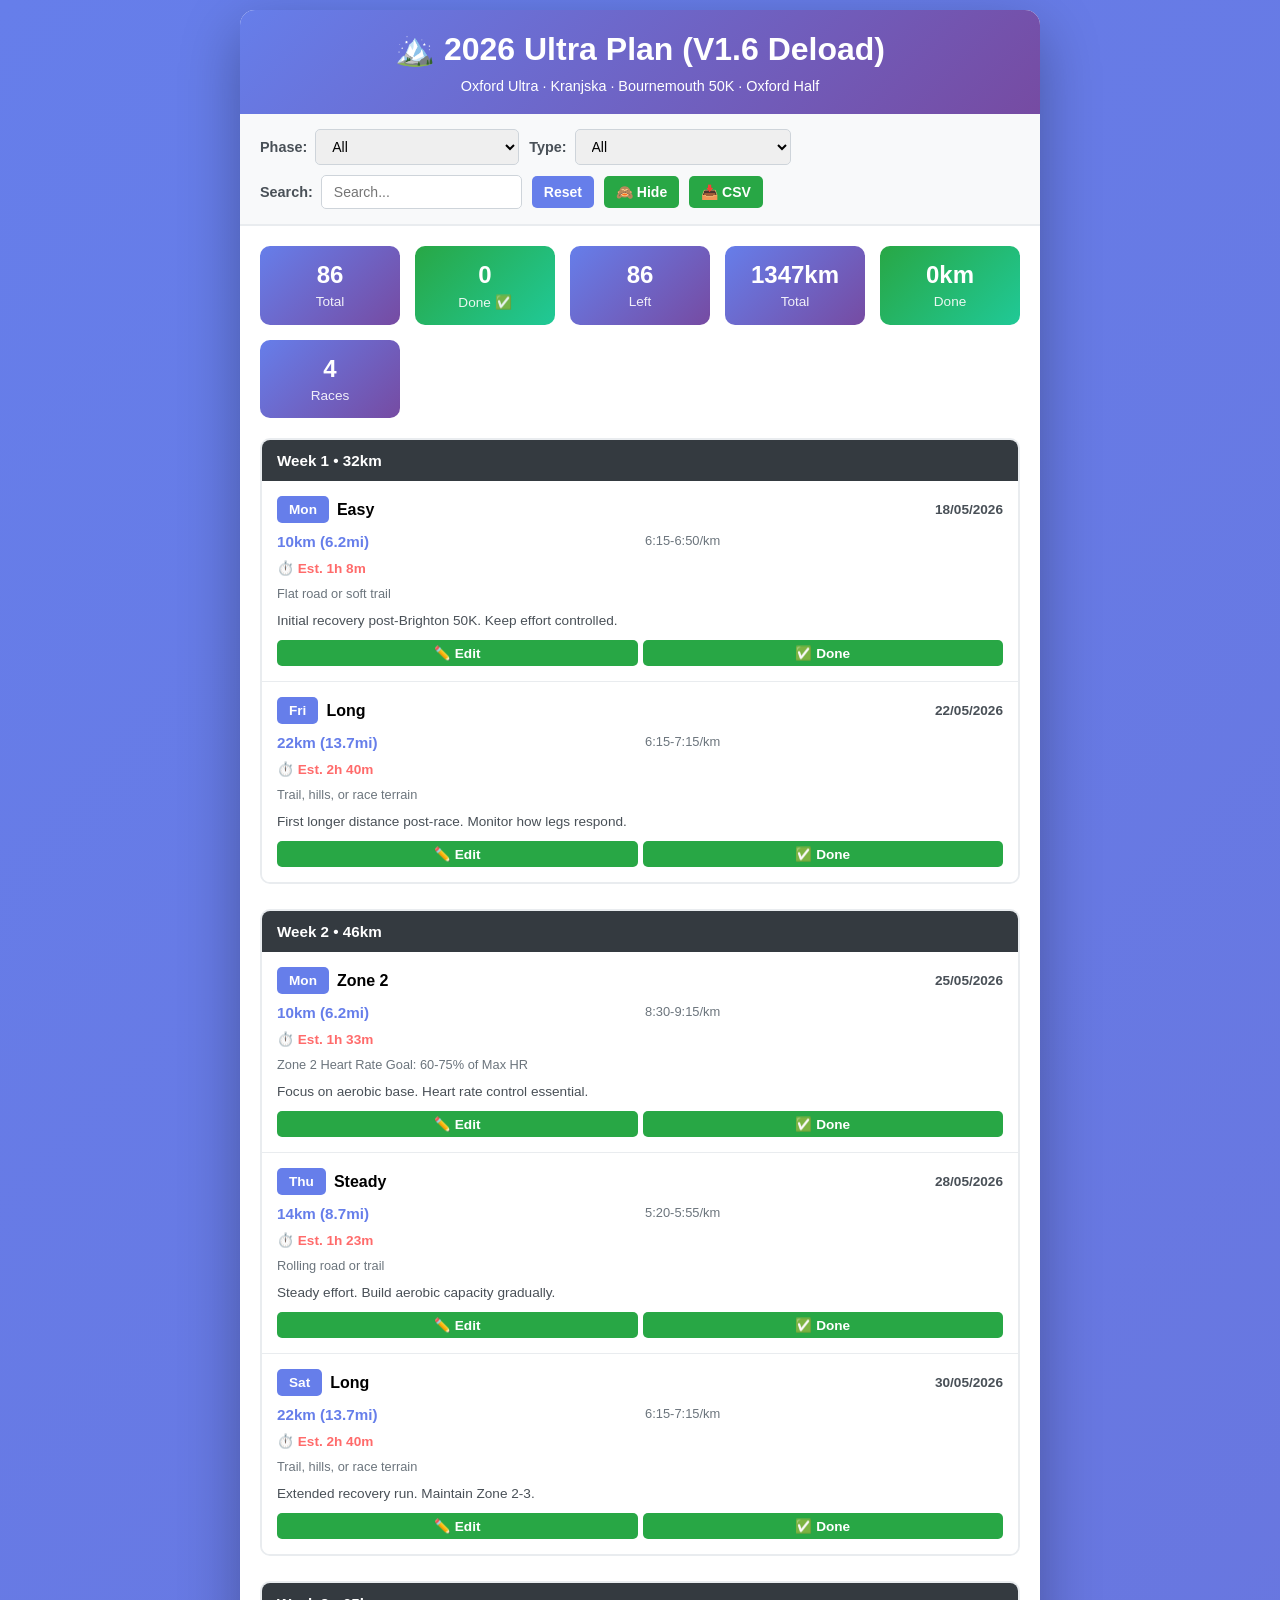
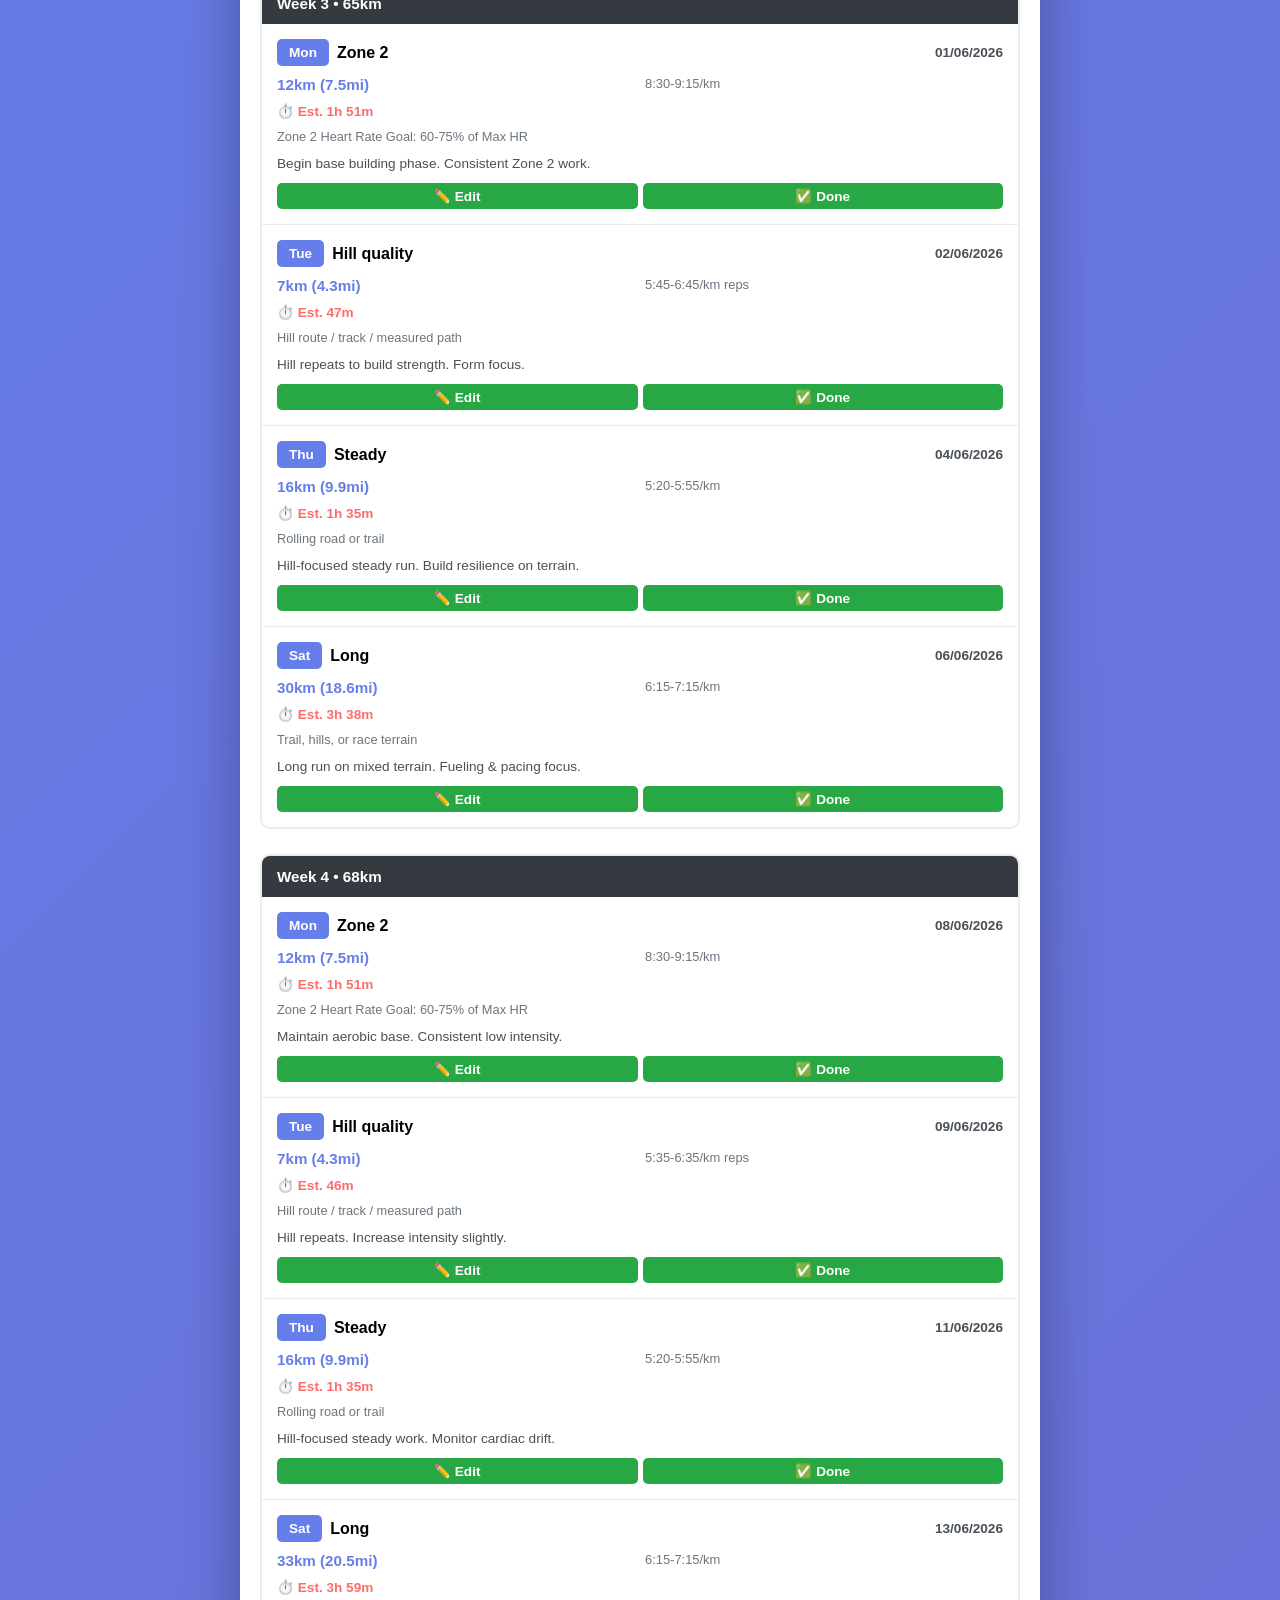
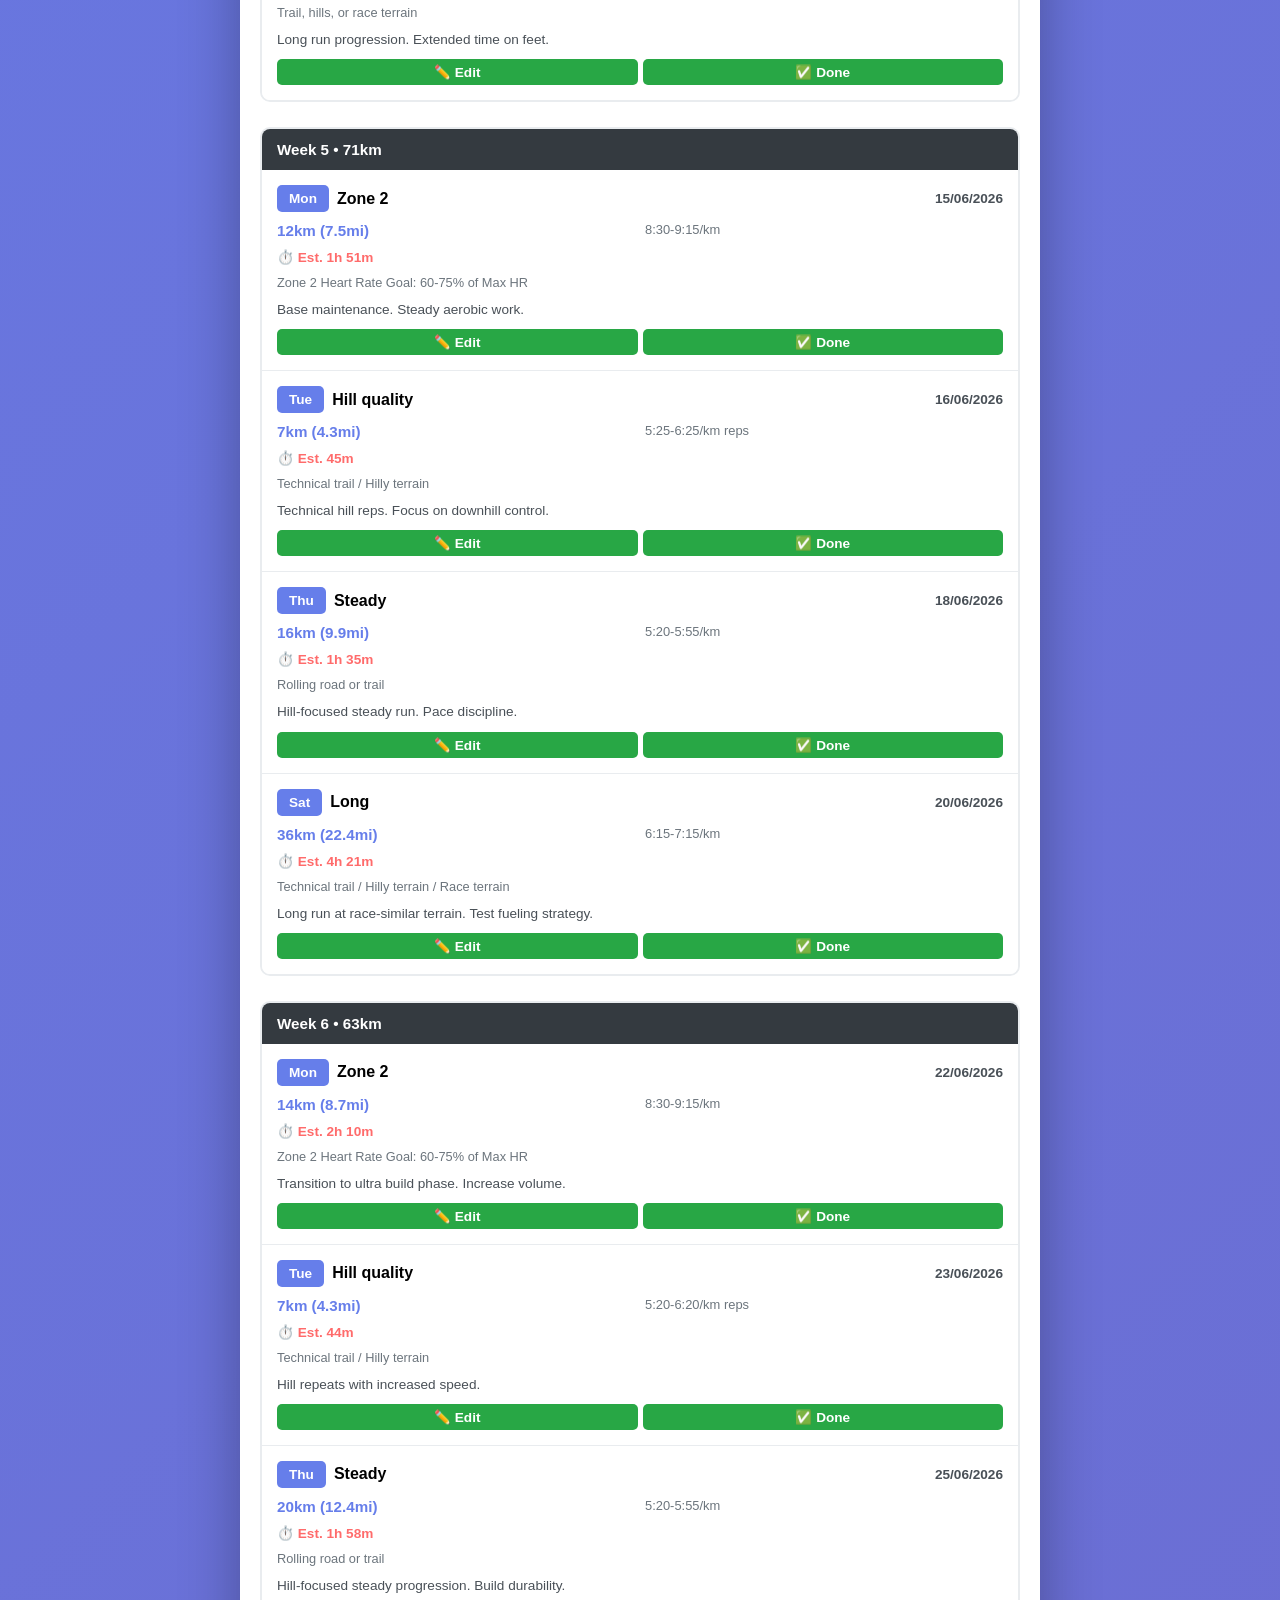
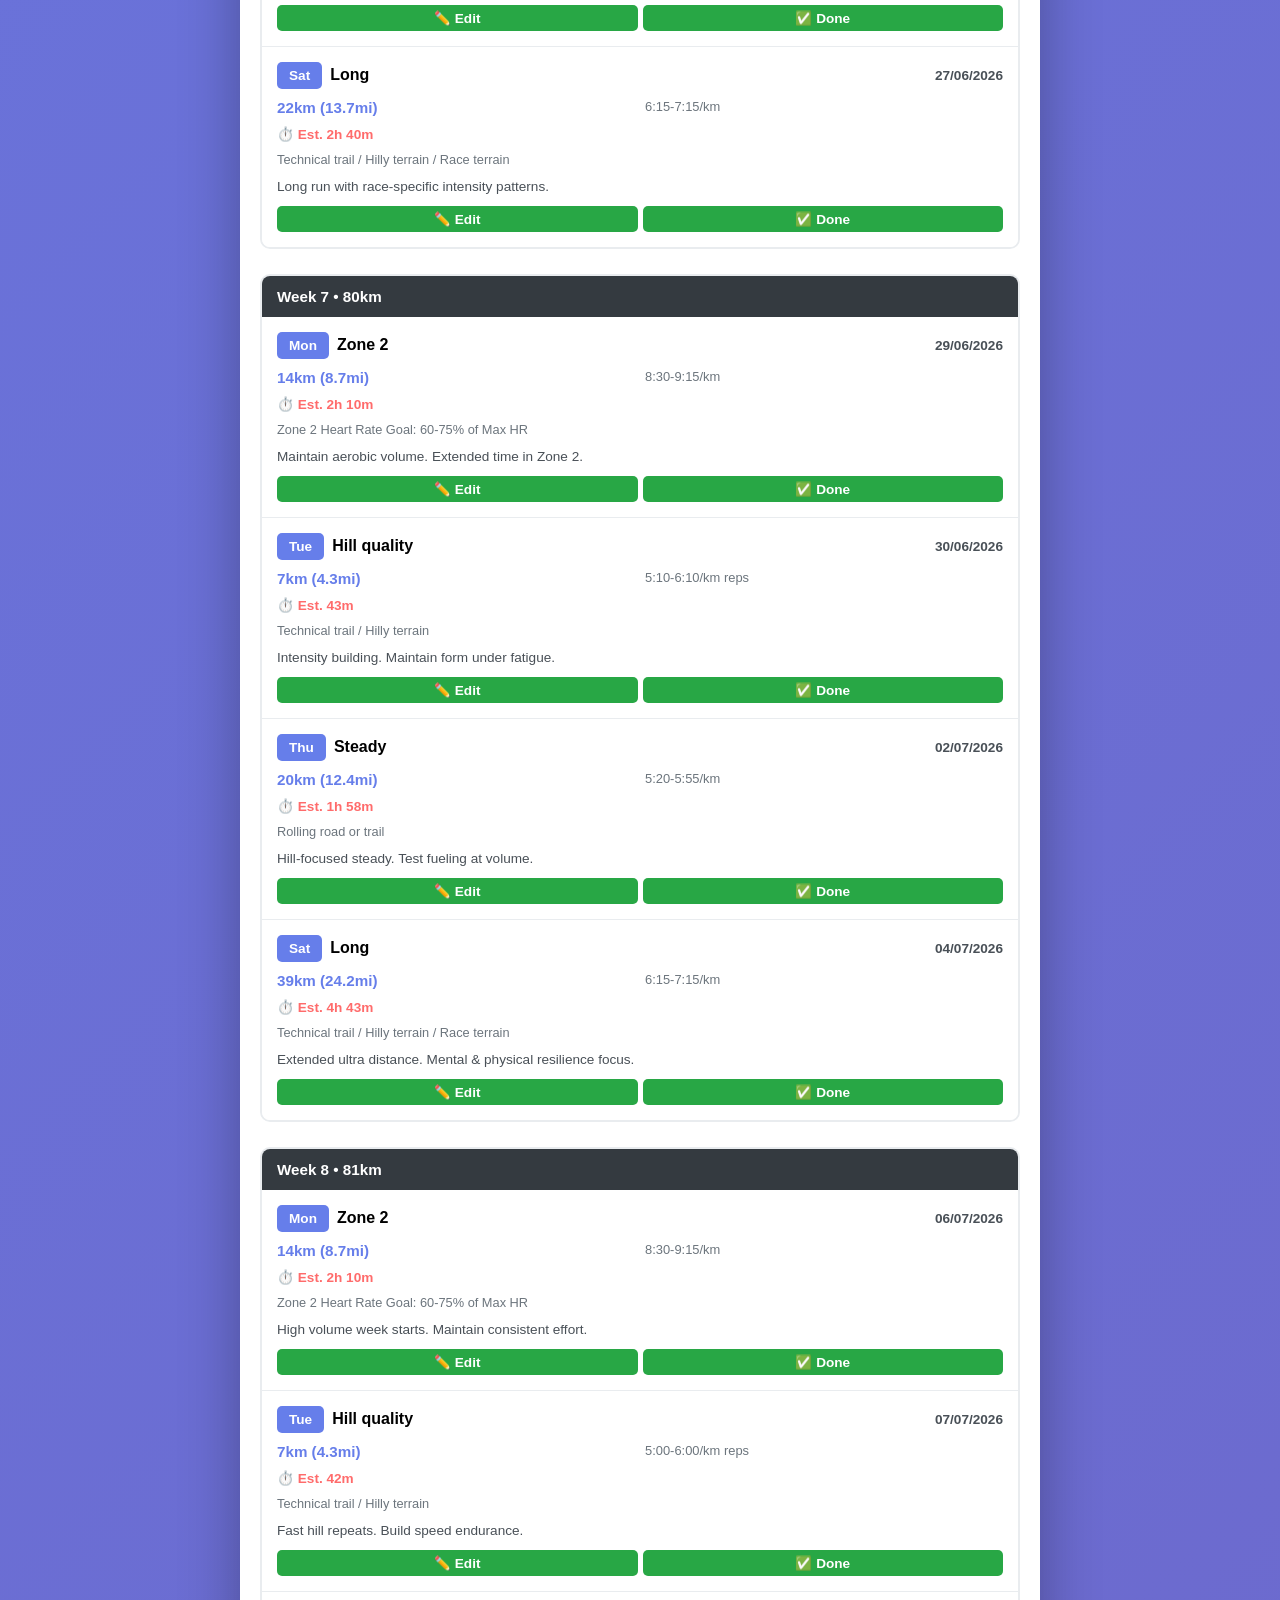
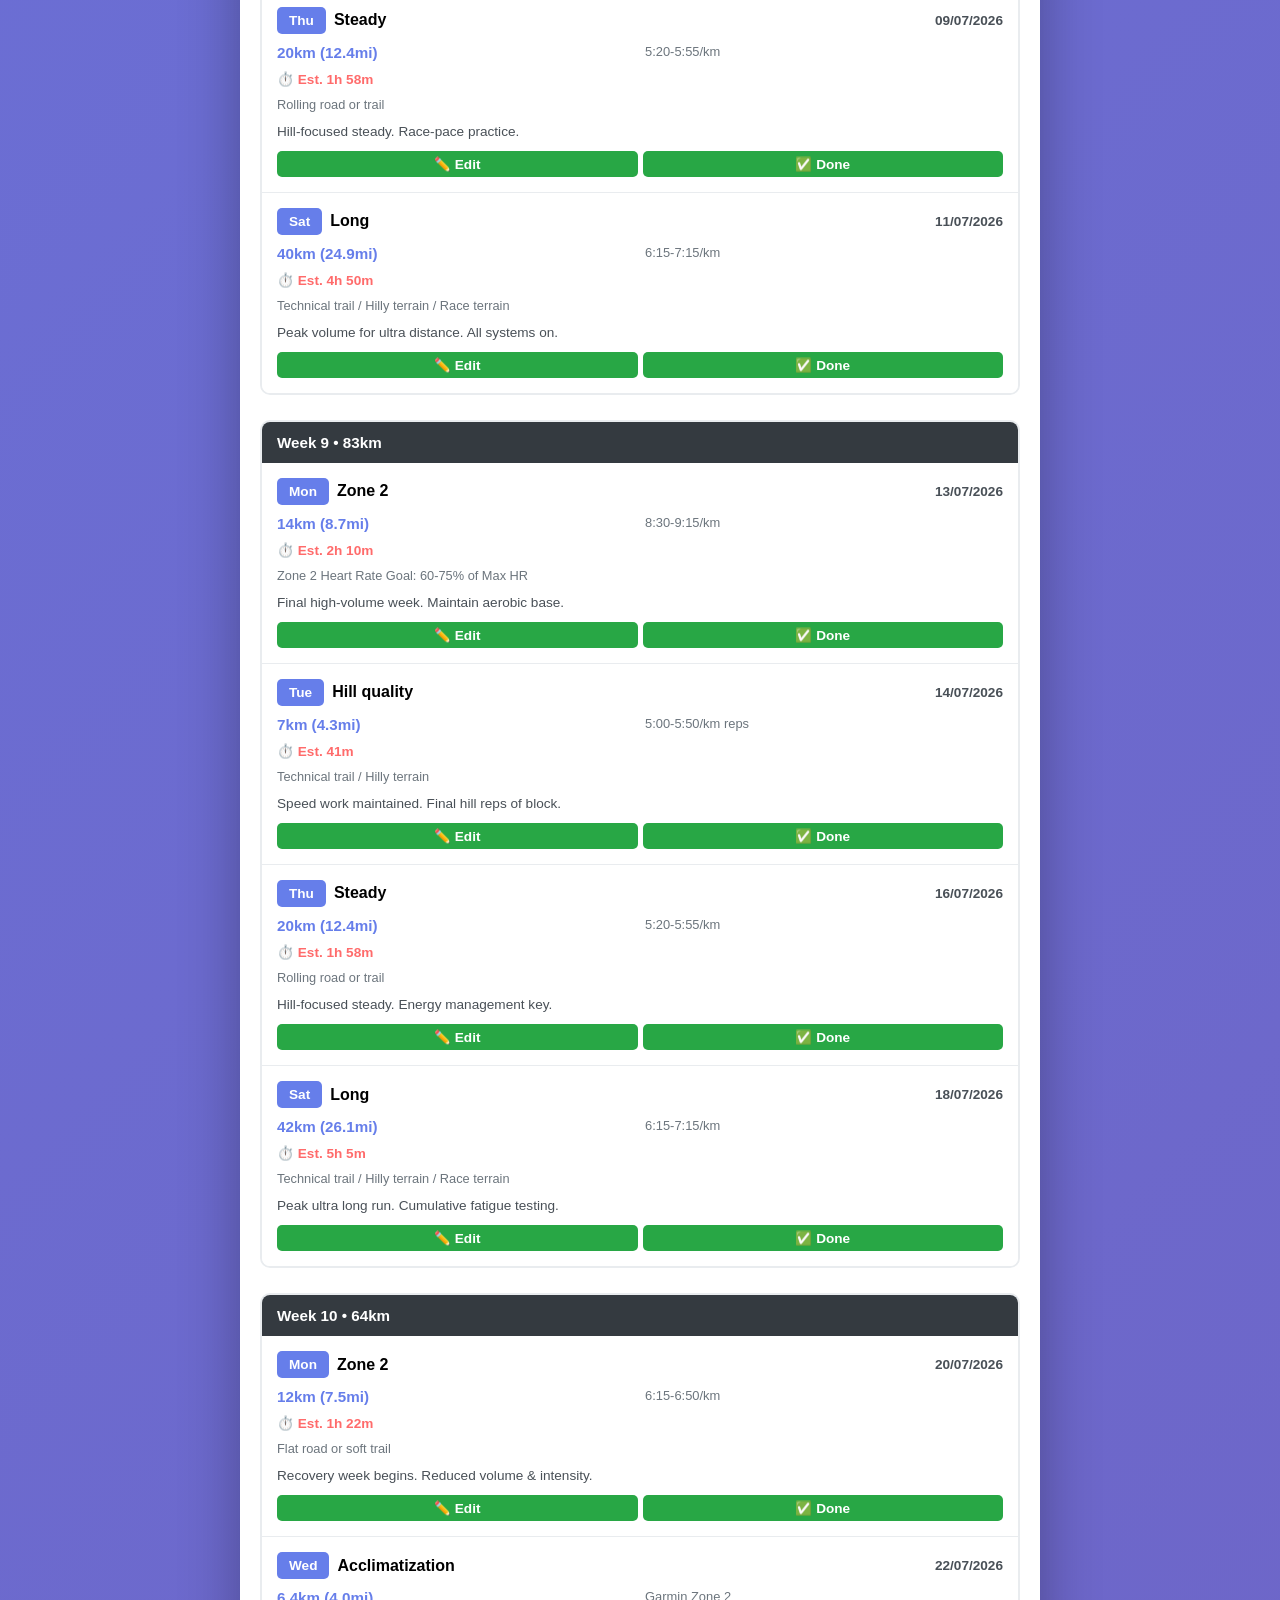
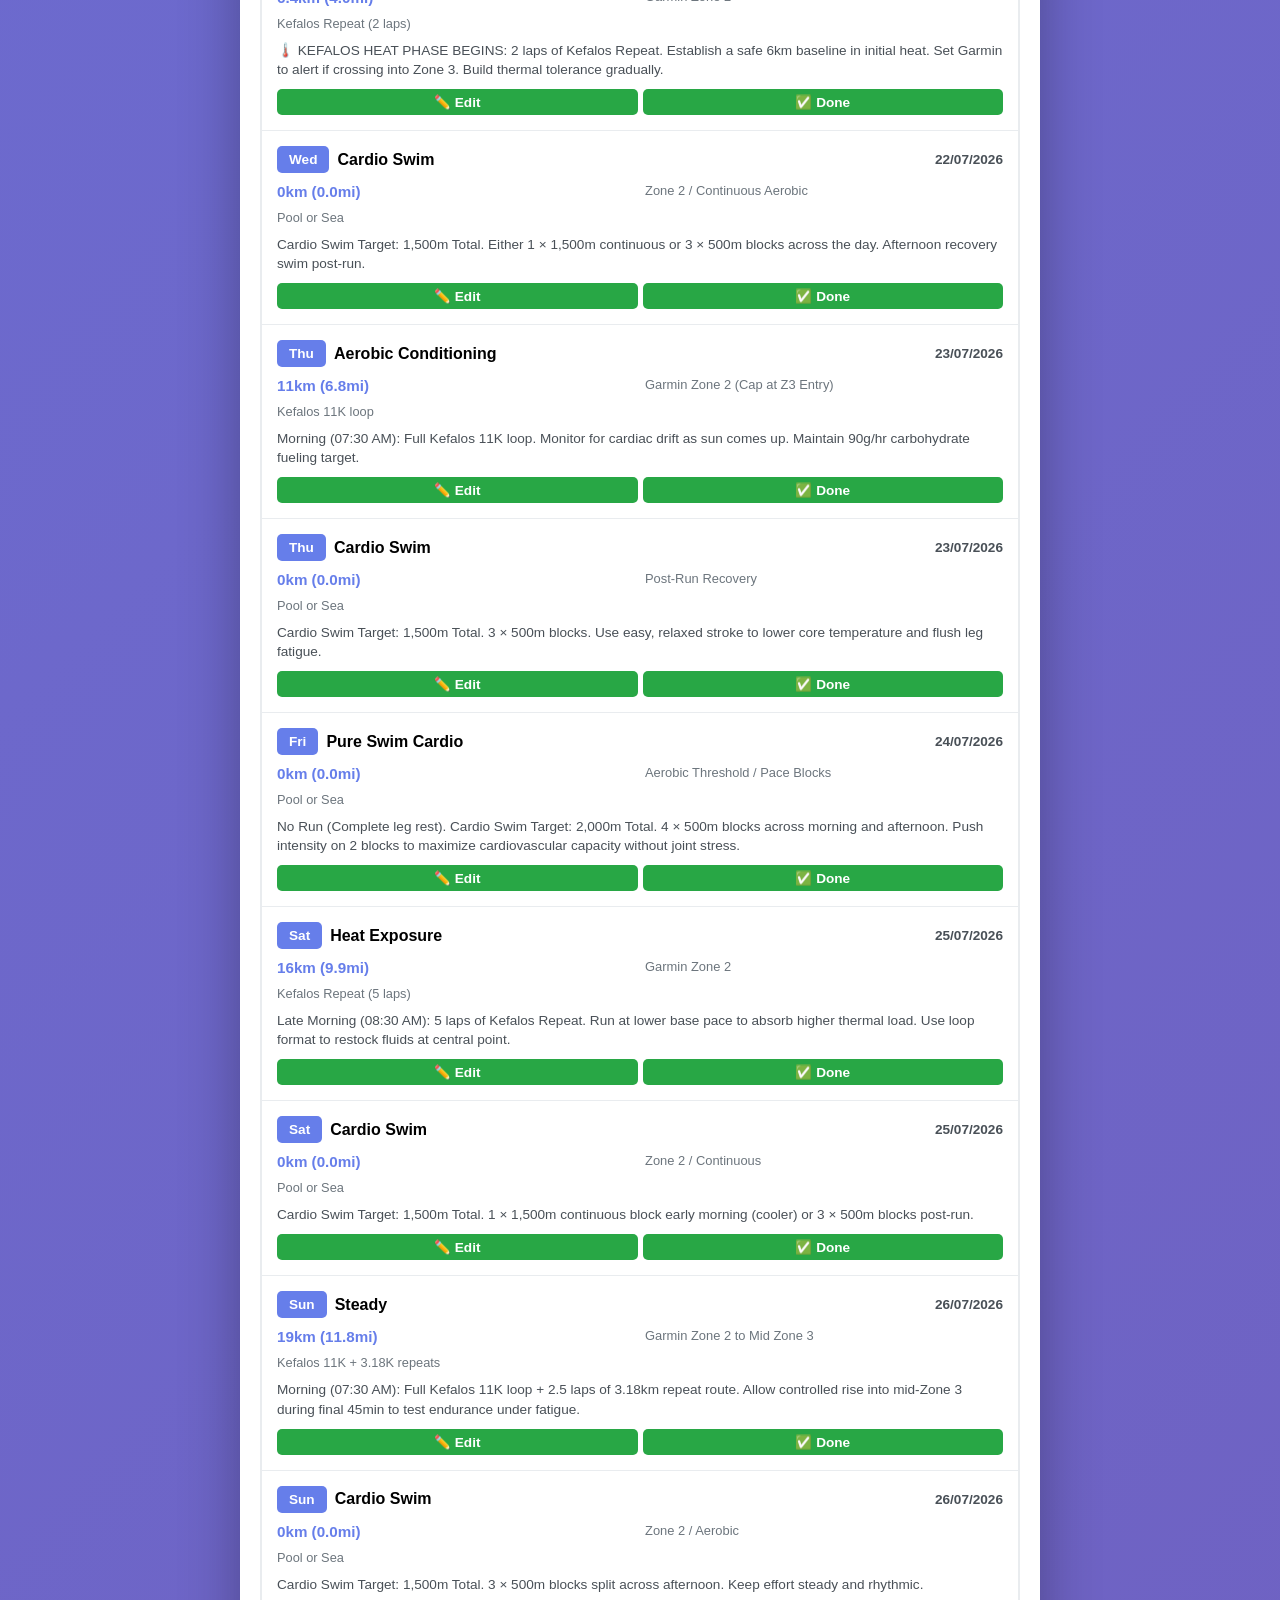
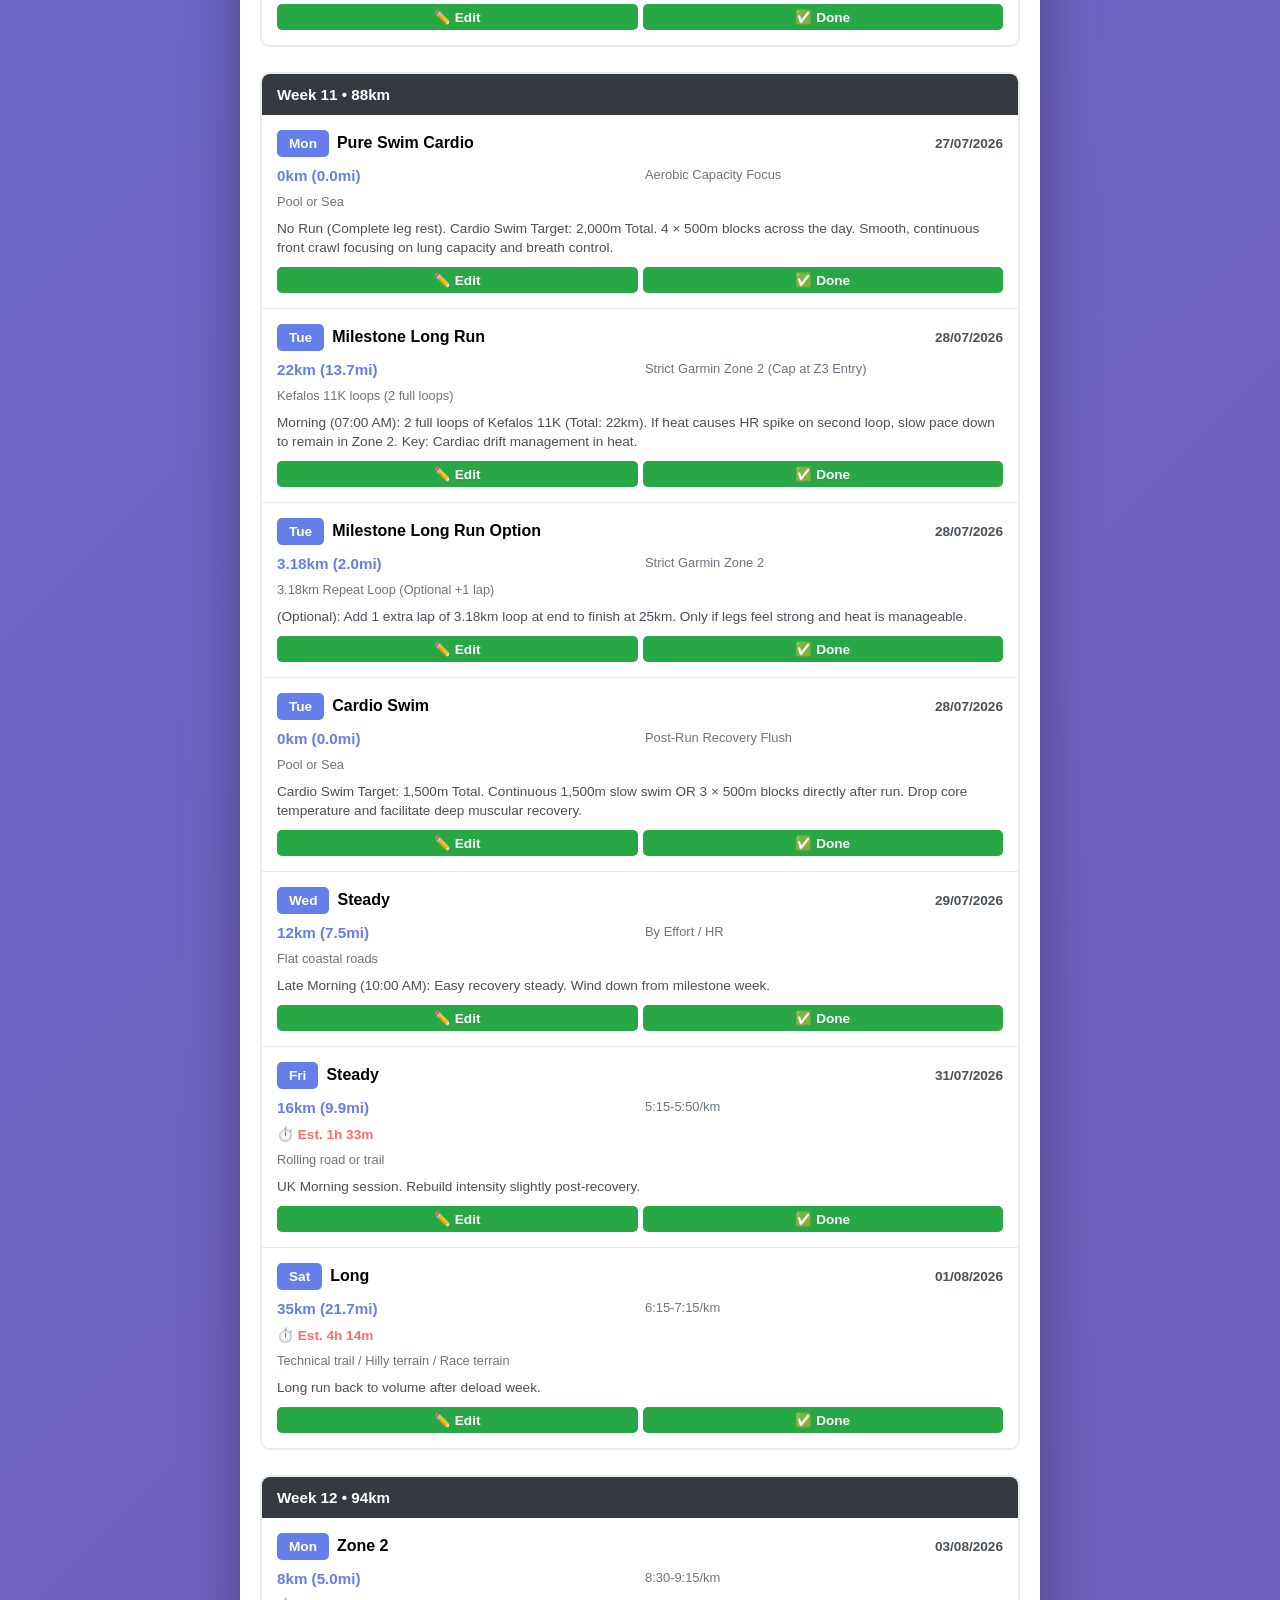
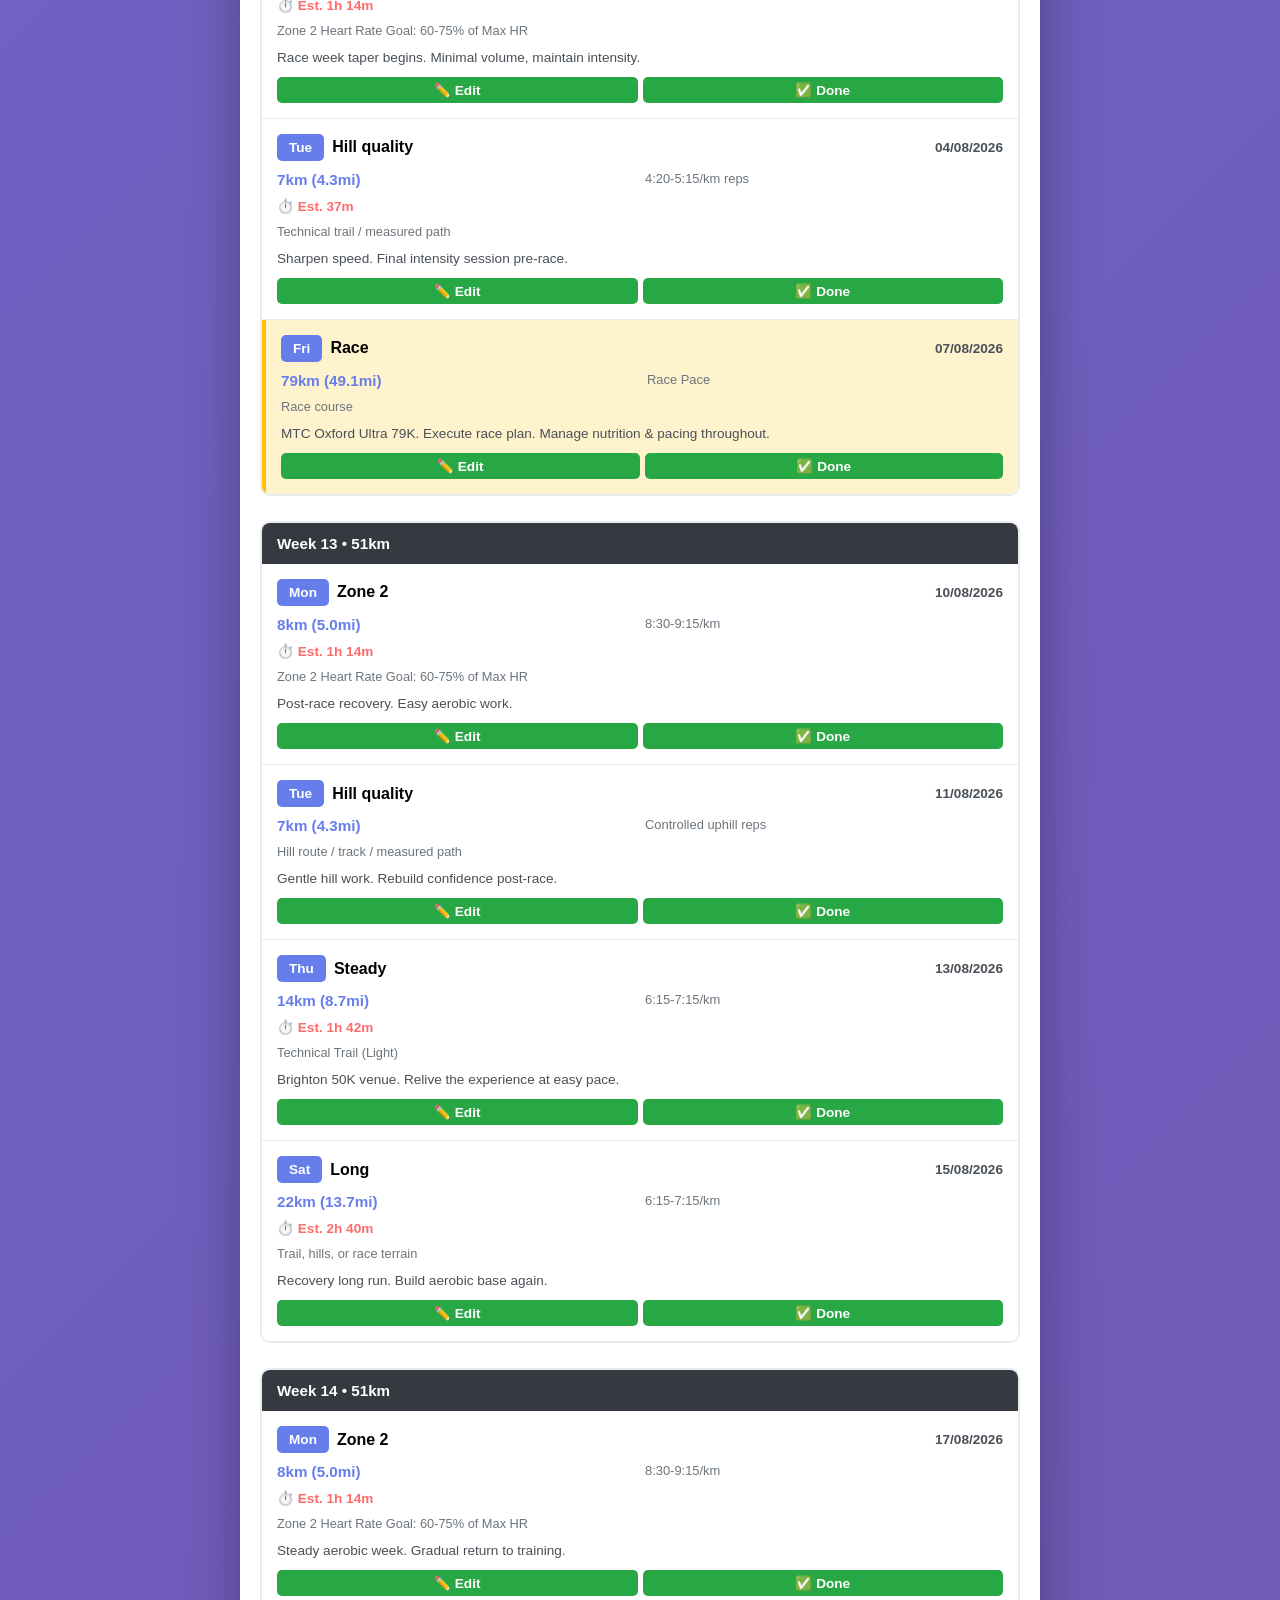
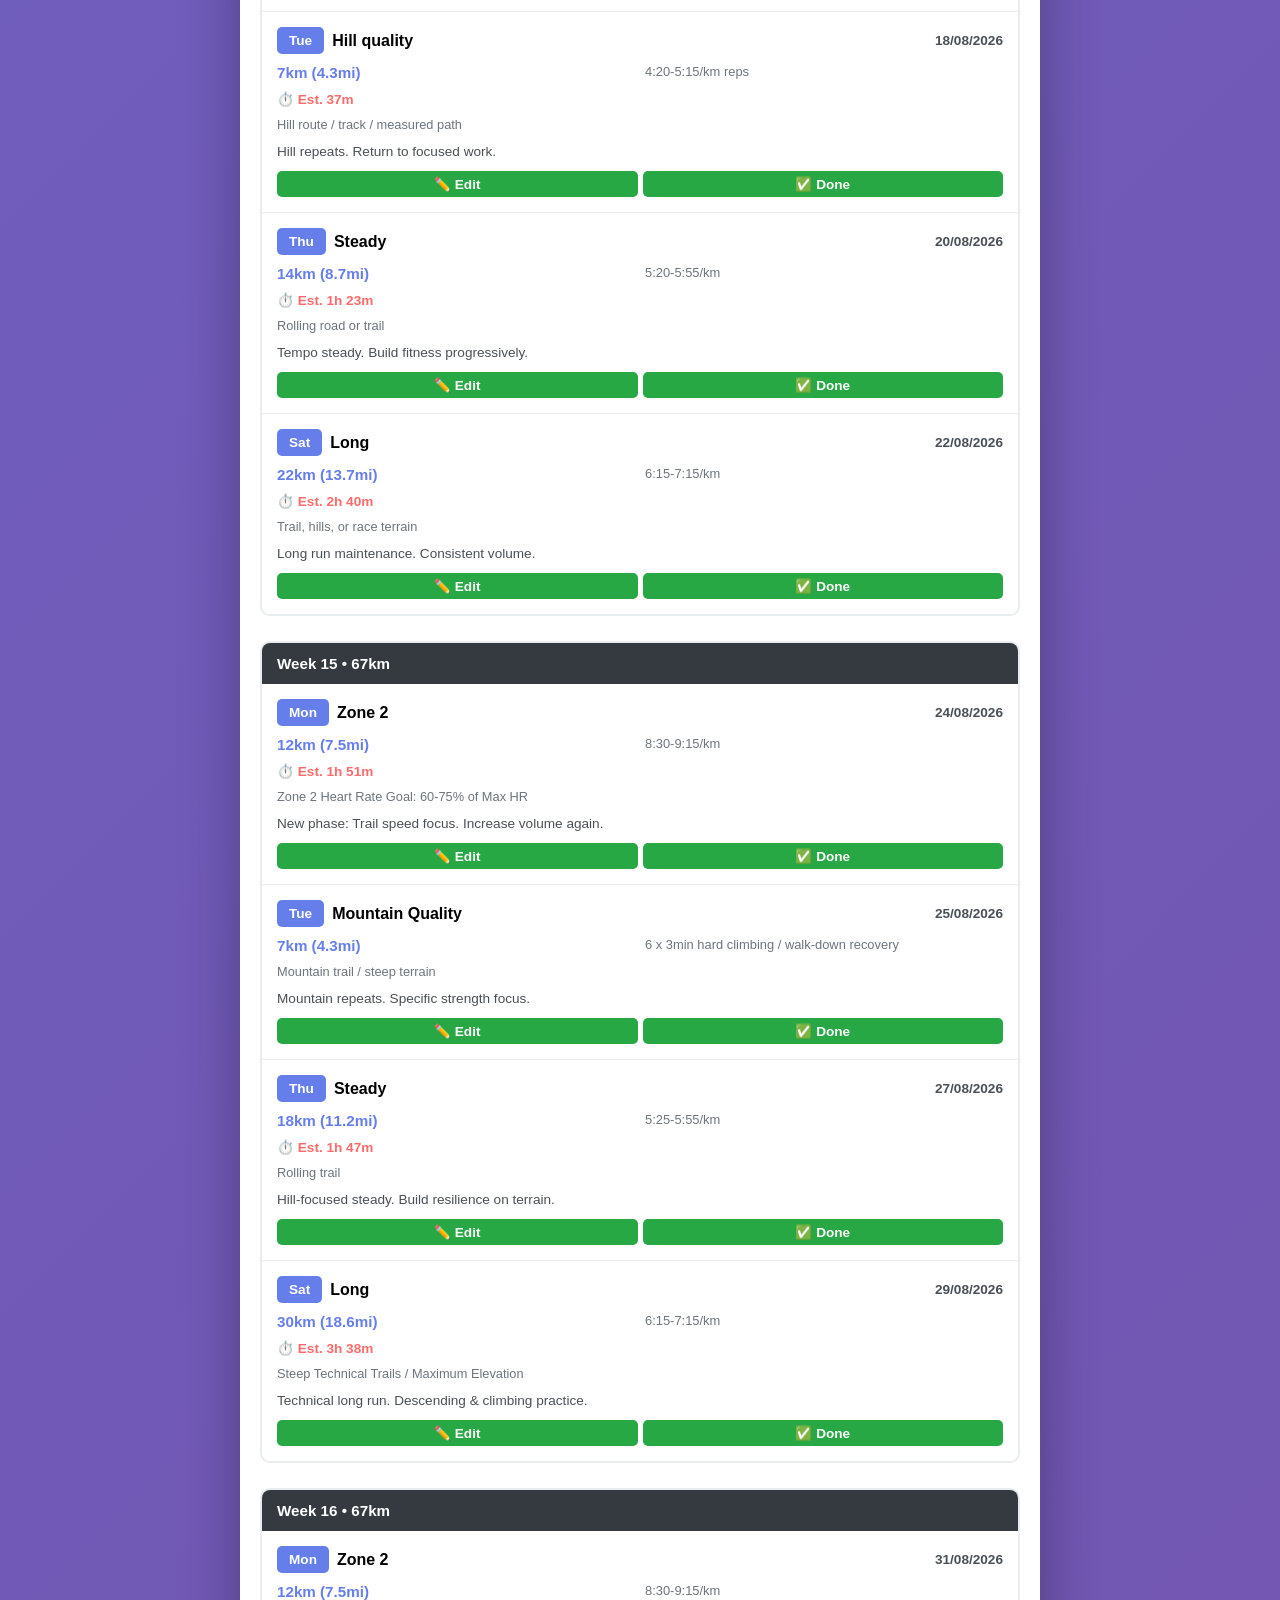
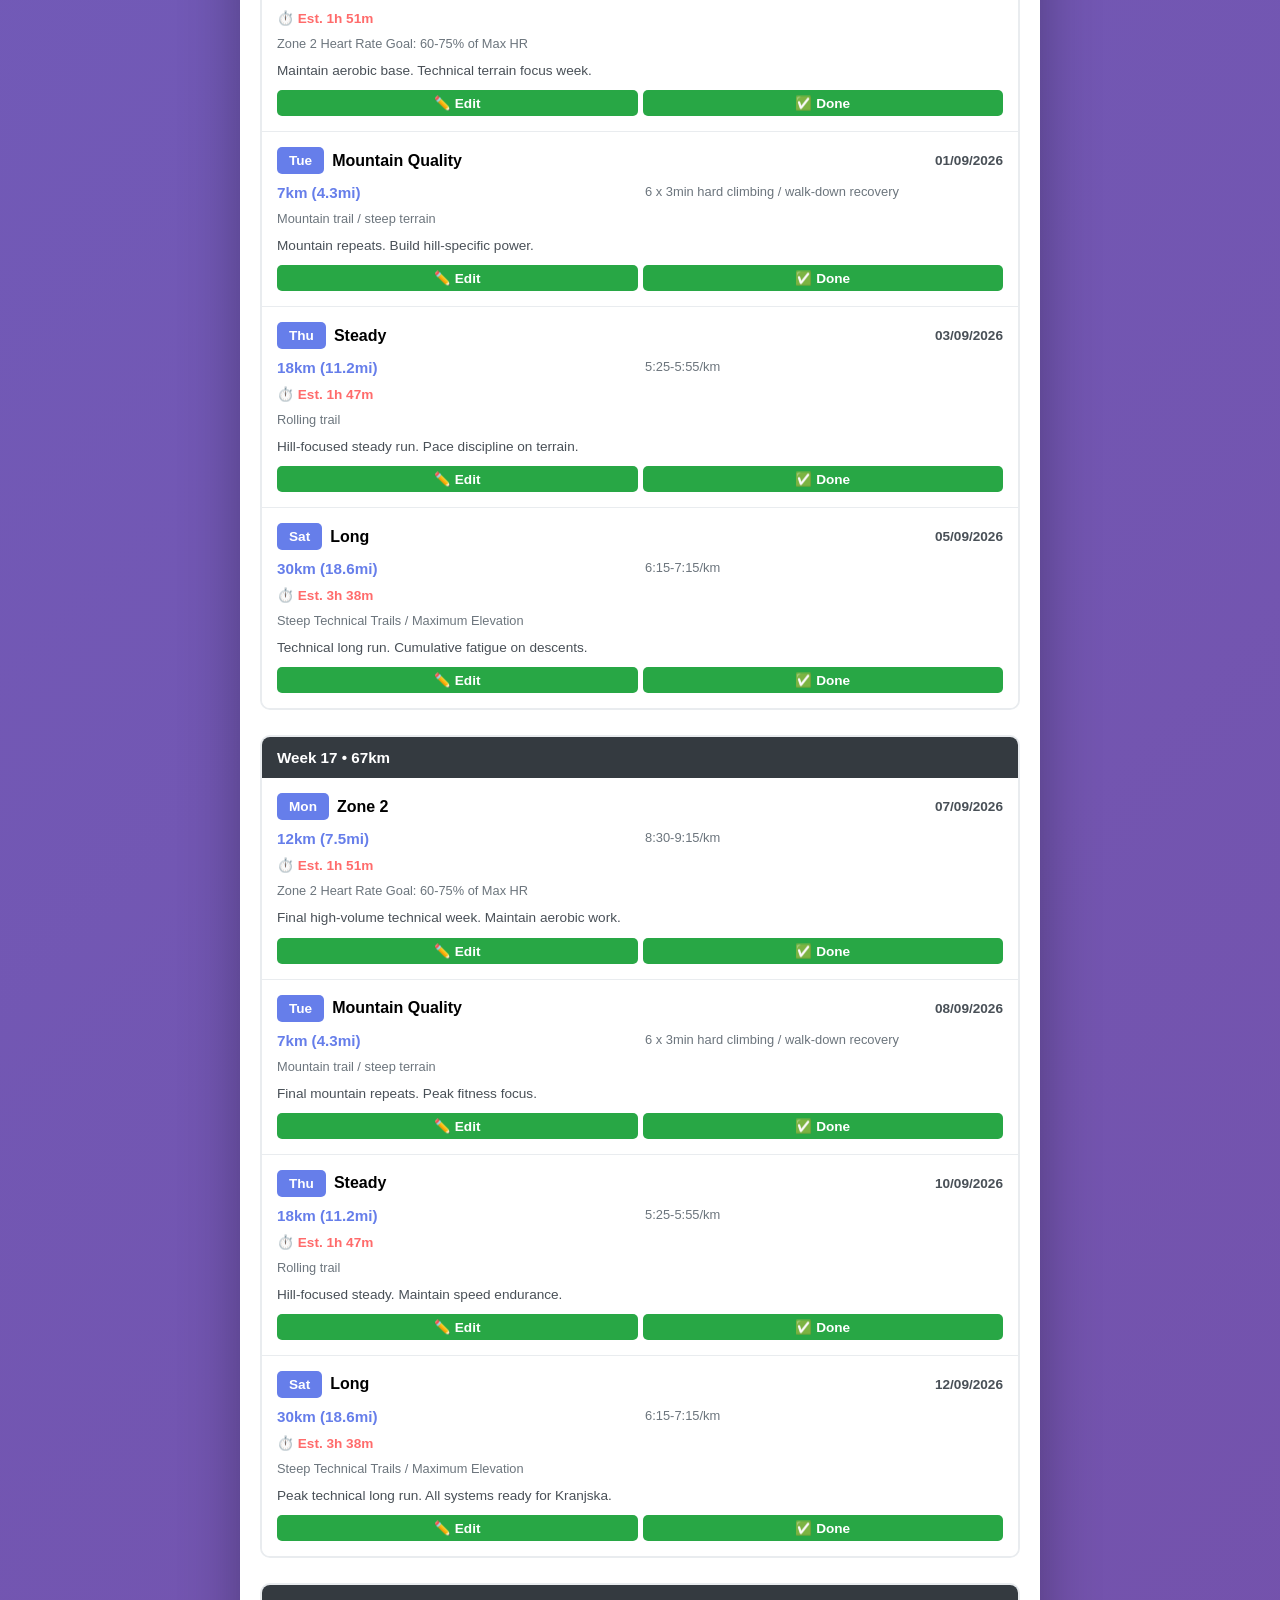
==== commit 82ce27c0: "Update training plan: Replace 22-28 July with new Kefalos-based acclimatization & heat exposure phas" ====
--- a/index.html
+++ b/index.html
@@ -386,8 +386,8 @@
             <div id="weeksContainer"></div>
 
             <div class="export-section">
-                <h3>✅ Plan loaded - V6 Deload Edition</h3>
-                <p>📱 Mobile optimized · Drag/Drop · Edit · 79 sessions</p>
+                <h3>✅ Plan loaded - V6 Kefalos Acclimatization Edition</h3>
+                <p>📱 Mobile optimized · Drag/Drop · Edit · 86 sessions</p>
             </div>
         </div>
     </div>
@@ -442,85 +442,92 @@
 
     <script>
         const freshRunsData = [
-            {Week:1,Run:1,Date:"18/05/2026",Days_Since_Surgery:105,Day:"Mon",Phase:"Post-Brighton recovery",Type:"Easy",Distance_km:10,Pace:"6:15-6:50/km",Terrain:"Flat road or soft trail",Notes:"Recovery run post Brighton Marathon. Focus on easy pace and fresh legs."},
-            {Week:1,Run:2,Date:"22/05/2026",Days_Since_Surgery:110,Day:"Fri",Phase:"Post-Brighton recovery",Type:"Long",Distance_km:22,Pace:"6:15-7:15/km",Terrain:"Trail, hills, or race terrain",Notes:"Terrain work begins. Introduce some elevation and trail running."},
-            {Week:2,Run:3,Date:"25/05/2026",Days_Since_Surgery:112,Day:"Mon",Phase:"Post-Brighton recovery",Type:"Zone 2",Distance_km:10,Pace:"8:30-9:15/km",Terrain:"Zone 2 Heart Rate Goal: 60-75% of Max HR",Notes:"Aerobic base building - focus on HR management."},
-            {Week:2,Run:4,Date:"28/05/2026",Days_Since_Surgery:115,Day:"Thu",Phase:"Post-Brighton recovery",Type:"Steady",Distance_km:14,Pace:"5:20-5:55/km",Terrain:"Rolling road or trail",Notes:"Tempo / marathon effort work. Build fitness."},
-            {Week:2,Run:5,Date:"30/05/2026",Days_Since_Surgery:117,Day:"Sat",Phase:"Post-Brighton recovery",Type:"Long",Distance_km:22,Pace:"6:15-7:15/km",Terrain:"Trail, hills, or race terrain",Notes:"Terrain consolidation. Prepare legs for hills ahead."},
-            {Week:3,Run:6,Date:"01/06/2026",Days_Since_Surgery:119,Day:"Mon",Phase:"Base build",Type:"Zone 2",Distance_km:12,Pace:"8:30-9:15/km",Terrain:"Zone 2 Heart Rate Goal: 60-75% of Max HR",Notes:"Easy aerobic work. Keep HR controlled throughout."},
-            {Week:3,Run:7,Date:"02/06/2026",Days_Since_Surgery:120,Day:"Tue",Phase:"Base build",Type:"Hill quality",Distance_km:7,Pace:"5:45-6:45/km reps",Terrain:"Hill route / track / measured path",Notes:"6x hill reps on graduated slope. Walk down recovery."},
-            {Week:3,Run:8,Date:"04/06/2026",Days_Since_Surgery:122,Day:"Thu",Phase:"Base build",Type:"Steady",Distance_km:16,Pace:"5:20-5:55/km",Terrain:"Rolling road or trail",Notes:"Hill-focused aerobic run. Tempo effort throughout."},
-            {Week:3,Run:9,Date:"06/06/2026",Days_Since_Surgery:124,Day:"Sat",Phase:"Base build",Type:"Long",Distance_km:30,Pace:"6:15-7:15/km",Terrain:"Trail, hills, or race terrain",Notes:"Long Run: Build endurance and mental toughness. Nutrition test."},
-            {Week:4,Run:10,Date:"08/06/2026",Days_Since_Surgery:126,Day:"Mon",Phase:"Base build",Type:"Zone 2",Distance_km:12,Pace:"8:30-9:15/km",Terrain:"Zone 2 Heart Rate Goal: 60-75% of Max HR",Notes:"Recovery focus. Keep intensity low for adaptation."},
-            {Week:4,Run:11,Date:"09/06/2026",Days_Since_Surgery:127,Day:"Tue",Phase:"Base build",Type:"Hill quality",Distance_km:7,Pace:"5:35-6:35/km reps",Terrain:"Hill route / track / measured path",Notes:"6x hill reps - build to harder effort. Walk recovery."},
-            {Week:4,Run:12,Date:"11/06/2026",Days_Since_Surgery:129,Day:"Thu",Phase:"Base build",Type:"Steady",Distance_km:16,Pace:"5:20-5:55/km",Terrain:"Rolling road or trail",Notes:"Hill-focused aerobic run. Tempo effort throughout."},
-            {Week:4,Run:13,Date:"13/06/2026",Days_Since_Surgery:131,Day:"Sat",Phase:"Base build",Type:"Long",Distance_km:33,Pace:"6:15-7:15/km",Terrain:"Trail, hills, or race terrain",Notes:"Long Run: Progressive distance build. Route: Challenging terrain."},
-            {Week:5,Run:14,Date:"15/06/2026",Days_Since_Surgery:133,Day:"Mon",Phase:"Base build",Type:"Zone 2",Distance_km:12,Pace:"8:30-9:15/km",Terrain:"Zone 2 Heart Rate Goal: 60-75% of Max HR",Notes:"Recovery/easy run. Focus on movement and flow."},
-            {Week:5,Run:15,Date:"16/06/2026",Days_Since_Surgery:134,Day:"Tue",Phase:"Base build",Type:"Hill quality",Distance_km:7,Pace:"5:25-6:25/km reps",Terrain:"Technical trail / Hilly terrain",Notes:"6x 4-min hill efforts. Recovery jog between reps."},
-            {Week:5,Run:16,Date:"18/06/2026",Days_Since_Surgery:136,Day:"Thu",Phase:"Base build",Type:"Steady",Distance_km:16,Pace:"5:20-5:55/km",Terrain:"Rolling road or trail",Notes:"Hill-focused aerobic run. Tempo effort throughout."},
-            {Week:5,Run:17,Date:"20/06/2026",Days_Since_Surgery:138,Day:"Sat",Phase:"Base build",Type:"Long",Distance_km:36,Pace:"6:15-7:15/km",Terrain:"Technical trail / Hilly terrain / Race terrain",Notes:"Long Run: Build to race distance pace variance. Route planning."},
-            {Week:6,Run:18,Date:"22/06/2026",Days_Since_Surgery:140,Day:"Mon",Phase:"Ultra build",Type:"Zone 2",Distance_km:14,Pace:"8:30-9:15/km",Terrain:"Zone 2 Heart Rate Goal: 60-75% of Max HR",Notes:"Extended aerobic base work. HR control priority."},
-            {Week:6,Run:19,Date:"23/06/2026",Days_Since_Surgery:141,Day:"Tue",Phase:"Ultra build",Type:"Hill quality",Distance_km:7,Pace:"5:20-6:20/km reps",Terrain:"Technical trail / Hilly terrain",Notes:"6x 4-min hill efforts on technical terrain. Challenge footwork."},
-            {Week:6,Run:20,Date:"25/06/2026",Days_Since_Surgery:143,Day:"Thu",Phase:"Ultra build",Type:"Steady",Distance_km:20,Pace:"5:20-5:55/km",Terrain:"Rolling road or trail",Notes:"Hill-focused aerobic run. Tempo effort throughout."},
-            {Week:6,Run:21,Date:"27/06/2026",Days_Since_Surgery:145,Day:"Sat",Phase:"Ultra build",Type:"Long",Distance_km:22,Pace:"6:15-7:15/km",Terrain:"Technical trail / Hilly terrain / Race terrain",Notes:"Tempo Long Run: Finish 10km at race effort (5:45/km)."},
-            {Week:7,Run:22,Date:"29/06/2026",Days_Since_Surgery:147,Day:"Mon",Phase:"Ultra build",Type:"Zone 2",Distance_km:14,Pace:"8:30-9:15/km",Terrain:"Zone 2 Heart Rate Goal: 60-75% of Max HR",Notes:"Recovery focus post-long-run. HR zone focus."},
-            {Week:7,Run:23,Date:"30/06/2026",Days_Since_Surgery:148,Day:"Tue",Phase:"Ultra build",Type:"Hill quality",Distance_km:7,Pace:"5:10-6:10/km reps",Terrain:"Technical trail / Hilly terrain",Notes:"6x 4-min hill efforts. Push hill pace. Challenge climbing speed."},
-            {Week:7,Run:24,Date:"02/07/2026",Days_Since_Surgery:150,Day:"Thu",Phase:"Ultra build",Type:"Steady",Distance_km:20,Pace:"5:20-5:55/km",Terrain:"Rolling road or trail",Notes:"Hill-focused aerobic run. Tempo effort throughout."},
-            {Week:7,Run:25,Date:"04/07/2026",Days_Since_Surgery:152,Day:"Sat",Phase:"Ultra build",Type:"Long",Distance_km:39,Pace:"6:15-7:15/km",Terrain:"Technical trail / Hilly terrain / Race terrain",Notes:"Long Run Build: Route challenge - push endurance limits safely."},
-            {Week:8,Run:26,Date:"06/07/2026",Days_Since_Surgery:154,Day:"Mon",Phase:"Ultra build",Type:"Zone 2",Distance_km:14,Pace:"8:30-9:15/km",Terrain:"Zone 2 Heart Rate Goal: 60-75% of Max HR",Notes:"Recovery aerobic work. Extended duration at easy pace."},
-            {Week:8,Run:27,Date:"07/07/2026",Days_Since_Surgery:155,Day:"Tue",Phase:"Ultra build",Type:"Hill quality",Distance_km:7,Pace:"5:00-6:00/km reps",Terrain:"Technical trail / Hilly terrain",Notes:"6x 5-min hill efforts. Increase effort intensity. Challenge legs."},
-            {Week:8,Run:28,Date:"09/07/2026",Days_Since_Surgery:157,Day:"Thu",Phase:"Ultra build",Type:"Steady",Distance_km:20,Pace:"5:20-5:55/km",Terrain:"Rolling road or trail",Notes:"Hill-focused aerobic run. Tempo effort throughout."},
-            {Week:8,Run:29,Date:"11/07/2026",Days_Since_Surgery:159,Day:"Sat",Phase:"Ultra build",Type:"Long",Distance_km:40,Pace:"6:15-7:15/km",Terrain:"Technical trail / Hilly terrain / Race terrain",Notes:"Long Run: Approach race distance. Fuelling strategy test."},
-            {Week:9,Run:30,Date:"13/07/2026",Days_Since_Surgery:161,Day:"Mon",Phase:"Ultra build",Type:"Zone 2",Distance_km:14,Pace:"8:30-9:15/km",Terrain:"Zone 2 Heart Rate Goal: 60-75% of Max HR",Notes:"Aerobic base maintenance. Keep HR zone strict."},
-            {Week:9,Run:31,Date:"14/07/2026",Days_Since_Surgery:162,Day:"Tue",Phase:"Ultra build",Type:"Hill quality",Distance_km:7,Pace:"5:00-5:50/km reps",Terrain:"Technical trail / Hilly terrain",Notes:"6x 5-min hill efforts. Focus on climbing power and technique."},
-            {Week:9,Run:32,Date:"16/07/2026",Days_Since_Surgery:164,Day:"Thu",Phase:"Ultra build",Type:"Steady",Distance_km:20,Pace:"5:20-5:55/km",Terrain:"Rolling road or trail",Notes:"Hill-focused aerobic run. Tempo effort throughout."},
-            {Week:9,Run:33,Date:"18/07/2026",Days_Since_Surgery:166,Day:"Sat",Phase:"Ultra build",Type:"Long",Distance_km:42,Pace:"6:15-7:15/km",Terrain:"Technical trail / Hilly terrain / Race terrain",Notes:"Peak Long Run: Near race distance. Mental prep and fuelling test."},
-            {Week:10,Run:34,Date:"20/07/2026",Days_Since_Surgery:168,Day:"Mon",Phase:"Peak ultra",Type:"Zone 2",Distance_km:12,Pace:"6:15-6:50/km",Terrain:"Flat road or soft trail",Notes:"Recovery + maintained aerobic base. Easy pace focus."},
-            {Week:10,Run:35,Date:"22/07/2026",Days_Since_Surgery:170,Day:"Wed",Phase:"Peak ultra",Type:"Hill quality",Distance_km:14,Pace:"5:00-6:00/km reps",Terrain:"Kefalos Old Town",Notes:"Early Morning (06:00 AM): Technical terrain speed work."},
-            {Week:10,Run:36,Date:"23/07/2026",Days_Since_Surgery:171,Day:"Thu",Phase:"Peak ultra",Type:"Steady",Distance_km:12,Pace:"By Effort / HR",Terrain:"Flat coastal roads",Notes:"Late Morning (11:00 AM): Recovery pace. Hydration test."},
-            {Week:10,Run:37,Date:"24/07/2026",Days_Since_Surgery:172,Day:"Fri",Phase:"Peak ultra",Type:"Long",Distance_km:25,Pace:"6:15-7:15/km",Terrain:"Trail/Road mix",Notes:"Morning (08:00 AM): Peak taper long run begins."},
-            {Week:10,Run:38,Date:"25/07/2026",Days_Since_Surgery:173,Day:"Sat",Phase:"Peak ultra",Type:"Long",Distance_km:27,Pace:"6:00-7:00/km",Terrain:"Trail/Road mix",Notes:"Early Morning (07:00 AM): Extended taper run. Route: Varied terrain."},
-            {Week:11,Run:39,Date:"27/07/2026",Days_Since_Surgery:175,Day:"Mon",Phase:"Peak ultra",Type:"Zone 2",Distance_km:12,Pace:"8:30-9:15/km",Terrain:"Flat road or soft trail",Notes:"Early Morning (06:30 AM): Easy aerobic work. Low effort."},
-            {Week:11,Run:40,Date:"28/07/2026",Days_Since_Surgery:176,Day:"Tue",Phase:"Peak ultra",Type:"Hill quality",Distance_km:16,Pace:"5:00-5:50/km reps",Terrain:"Hill route / track",Notes:"Morning (07:00 AM): Short hill efforts to maintain sharpness."},
-            {Week:11,Run:41,Date:"29/07/2026",Days_Since_Surgery:177,Day:"Wed",Phase:"Peak ultra",Type:"Steady",Distance_km:12,Pace:"By Effort / HR",Terrain:"Flat coastal roads",Notes:"Late Morning (11:00 AM): Controlled tempo, easy recovery."},
-            {Week:11,Run:42,Date:"31/07/2026",Days_Since_Surgery:179,Day:"Fri",Phase:"Peak ultra",Type:"Steady",Distance_km:16,Pace:"5:15-5:50/km",Terrain:"Rolling road or trail",Notes:"UK Morning: Base pace maintenance run. Taper week."},
-            {Week:11,Run:43,Date:"01/08/2026",Days_Since_Surgery:180,Day:"Sat",Phase:"Peak ultra",Type:"Long",Distance_km:35,Pace:"6:15-7:15/km",Terrain:"Technical trail / Hilly terrain / Race terrain",Notes:"Final taper long run: 35km race rehearsal. Full fuelling protocol."},
-            {Week:12,Run:44,Date:"03/08/2026",Days_Since_Surgery:182,Day:"Mon",Phase:"Oxford Ultra race week",Type:"Zone 2",Distance_km:8,Pace:"8:30-9:15/km",Terrain:"Zone 2 Heart Rate Goal: 60-75% of Max HR",Notes:"Race week begins. Very light activation run only."},
-            {Week:12,Run:45,Date:"04/08/2026",Days_Since_Surgery:183,Day:"Tue",Phase:"Oxford Ultra race week",Type:"Hill quality",Distance_km:7,Pace:"4:20-5:15/km reps",Terrain:"Technical trail / Hilly terrain",Notes:"Short sharp pickups 2x3min hard. Leg activation day."},
-            {Week:12,Run:46,Date:"07/08/2026",Days_Since_Surgery:186,Day:"Fri",Phase:"Oxford Ultra Race",Type:"Race",Distance_km:79,Pace:"Race Pace",Terrain:"Race course",Notes:"MTC Oxford Ultra (Target: Sub 12:00 net time). Race execution."},
-            {Week:13,Run:47,Date:"10/08/2026",Days_Since_Surgery:189,Day:"Mon",Phase:"Recovery/reset",Type:"Zone 2",Distance_km:8,Pace:"8:30-9:15/km",Terrain:"Zone 2 Heart Rate Goal: 60-75% of Max HR",Notes:"Post-race recovery week. Very easy movement only."},
-            {Week:13,Run:48,Date:"11/08/2026",Days_Since_Surgery:190,Day:"Tue",Phase:"Recovery/reset",Type:"Hill quality",Distance_km:7,Pace:"Controlled uphill reps",Terrain:"Hill route / track / measured path",Notes:"Easy climbing reps only - test legs and recovery."},
-            {Week:13,Run:49,Date:"13/08/2026",Days_Since_Surgery:192,Day:"Thu",Phase:"Recovery/reset",Type:"Steady",Distance_km:14,Pace:"6:15-7:15/km",Terrain:"Technical Trail (Light)",Notes:"Bridge Short Trail run. Gradual return to training load."},
-            {Week:13,Run:50,Date:"15/08/2026",Days_Since_Surgery:194,Day:"Sat",Phase:"Recovery/reset",Type:"Long",Distance_km:22,Pace:"6:15-7:15/km",Terrain:"Trail, hills, or race terrain",Notes:"Fuelling focused recovery long run. Easy pace throughout."},
-            {Week:14,Run:51,Date:"17/08/2026",Days_Since_Surgery:196,Day:"Mon",Phase:"Recovery/reset",Type:"Zone 2",Distance_km:8,Pace:"8:30-9:15/km",Terrain:"Zone 2 Heart Rate Goal: 60-75% of Max HR",Notes:"Continued recovery. HR zone focus and low effort."},
-            {Week:14,Run:52,Date:"18/08/2026",Days_Since_Surgery:197,Day:"Tue",Phase:"Recovery/reset",Type:"Hill quality",Distance_km:7,Pace:"4:20-5:15/km reps",Terrain:"Hill route / track / measured path",Notes:"Hill reps return to intensity. Build effort gradually."},
-            {Week:14,Run:53,Date:"20/08/2026",Days_Since_Surgery:199,Day:"Thu",Phase:"Recovery/reset",Type:"Steady",Distance_km:14,Pace:"5:20-5:55/km",Terrain:"Rolling road or trail",Notes:"Tempo / marathon effort work. Fitness checkpoint."},
-            {Week:14,Run:54,Date:"22/08/2026",Days_Since_Surgery:201,Day:"Sat",Phase:"Recovery/reset",Type:"Long",Distance_km:22,Pace:"6:15-7:15/km",Terrain:"Trail, hills, or race terrain",Notes:"Fuelling maintenance run. Consolidate recovery gains."},
-            {Week:15,Run:55,Date:"24/08/2026",Days_Since_Surgery:203,Day:"Mon",Phase:"Trail speed build",Type:"Zone 2",Distance_km:12,Pace:"8:30-9:15/km",Terrain:"Zone 2 Heart Rate Goal: 60-75% of Max HR",Notes:"New phase: Trail speed build begins. Extended aerobic base."},
-            {Week:15,Run:56,Date:"25/08/2026",Days_Since_Surgery:204,Day:"Tue",Phase:"Trail speed build",Type:"Mountain Quality",Distance_km:7,Pace:"6 x 3min hard climbing / walk-down recovery",Terrain:"Steep mountain grade",Notes:"Mountain repeats: Climbing power development. Technical footwork."},
-            {Week:15,Run:57,Date:"27/08/2026",Days_Since_Surgery:206,Day:"Thu",Phase:"Trail speed build",Type:"Steady",Distance_km:18,Pace:"5:25-5:55/km",Terrain:"Rolling trail",Notes:"Hill-focused aerobic run. Tempo effort throughout."},
-            {Week:15,Run:58,Date:"29/08/2026",Days_Since_Surgery:208,Day:"Sat",Phase:"Trail speed build",Type:"Long",Distance_km:30,Pace:"6:15-7:15/km",Terrain:"Steep Technical Trails / Maximum Elevation",Notes:"Long Run: Trail specific. Build endurance on technical terrain."},
-            {Week:16,Run:59,Date:"31/08/2026",Days_Since_Surgery:210,Day:"Mon",Phase:"Trail speed build",Type:"Zone 2",Distance_km:12,Pace:"8:30-9:15/km",Terrain:"Zone 2 Heart Rate Goal: 60-75% of Max HR",Notes:"Aerobic base maintenance. Extended easy duration."},
-            {Week:16,Run:60,Date:"01/09/2026",Days_Since_Surgery:211,Day:"Tue",Phase:"Trail speed build",Type:"Mountain Quality",Distance_km:7,Pace:"6 x 3min hard climbing / walk-down recovery",Terrain:"Steep mountain grade",Notes:"Mountain repeats: Push climbing power. Route: Challenging grade."},
-            {Week:16,Run:61,Date:"03/09/2026",Days_Since_Surgery:213,Day:"Thu",Phase:"Trail speed build",Type:"Steady",Distance_km:18,Pace:"5:25-5:55/km",Terrain:"Rolling trail",Notes:"Hill-focused aerobic run. Tempo effort throughout."},
-            {Week:16,Run:62,Date:"05/09/2026",Days_Since_Surgery:215,Day:"Sat",Phase:"Trail speed build",Type:"Long",Distance_km:30,Pace:"6:15-7:15/km",Terrain:"Steep Technical Trails / Maximum Elevation",Notes:"Long Run: Trail endurance. Build technical running confidence."},
-            {Week:17,Run:63,Date:"07/09/2026",Days_Since_Surgery:217,Day:"Mon",Phase:"Trail speed build",Type:"Zone 2",Distance_km:12,Pace:"8:30-9:15/km",Terrain:"Zone 2 Heart Rate Goal: 60-75% of Max HR",Notes:"Aerobic maintenance focus. Keep HR controlled throughout."},
-            {Week:17,Run:64,Date:"08/09/2026",Days_Since_Surgery:218,Day:"Tue",Phase:"Trail speed build",Type:"Mountain Quality",Distance_km:7,Pace:"6 x 3min hard climbing / walk-down recovery",Terrain:"Steep mountain grade",Notes:"Mountain repeats: Peak climbing effort. Technical challenge."},
-            {Week:17,Run:65,Date:"10/09/2026",Days_Since_Surgery:220,Day:"Thu",Phase:"Trail speed build",Type:"Steady",Distance_km:18,Pace:"5:25-5:55/km",Terrain:"Rolling trail",Notes:"Hill-focused aerobic run. Tempo effort throughout."},
-            {Week:17,Run:66,Date:"12/09/2026",Days_Since_Surgery:222,Day:"Sat",Phase:"Trail speed build",Type:"Long",Distance_km:30,Pace:"6:15-7:15/km",Terrain:"Steep Technical Trails / Maximum Elevation",Notes:"Long Run: Trail specific. Mental toughness and endurance."},
-            {Week:18,Run:67,Date:"14/09/2026",Days_Since_Surgery:224,Day:"Mon",Phase:"Kranjska taper/race week",Type:"Zone 2",Distance_km:8,Pace:"8:30-9:15/km",Terrain:"Zone 2 Heart Rate Goal: 60-75% of Max HR",Notes:"Kranjska taper begins. Very light easy running only."},
-            {Week:18,Run:68,Date:"15/09/2026",Days_Since_Surgery:225,Day:"Tue",Phase:"Kranjska taper/race week",Type:"Hill quality",Distance_km:7,Pace:"4:20-5:15/km reps",Terrain:"Hill route / track / measured path",Notes:"Short sharp pickups. Leg activation before race."},
-            {Week:18,Run:69,Date:"20/09/2026",Days_Since_Surgery:230,Day:"Sun",Phase:"Kranjska Race",Type:"Race",Distance_km:25,Pace:"Race Pace",Terrain:"Mountain trail course",Notes:"Kranjska Gora 25k mountain trail race. Elevation specific race."},
-            {Week:19,Run:70,Date:"21/09/2026",Days_Since_Surgery:231,Day:"Mon",Phase:"Bournemouth build/taper",Type:"Zone 2",Distance_km:10,Pace:"8:30-9:15/km",Terrain:"Zone 2 Heart Rate Goal: 60-75% of Max HR",Notes:"Post-race recovery. Easy movement focus for adaptation."},
-            {Week:19,Run:71,Date:"22/09/2026",Days_Since_Surgery:232,Day:"Tue",Phase:"Bournemouth build/taper",Type:"Hill quality",Distance_km:7,Pace:"4:20-5:15/km reps",Terrain:"Hill route / track / measured path",Notes:"Controlled hill reps. Gradual fitness return post-race."},
-            {Week:19,Run:72,Date:"24/09/2026",Days_Since_Surgery:234,Day:"Thu",Phase:"Bournemouth build/taper",Type:"Progression Steady",Distance_km:16,Pace:"Finish last 5km at 5:12/km",Terrain:"Rolling terrain",Notes:"Fitness building: Negative split practice - finish strong."},
-            {Week:19,Run:73,Date:"26/09/2026",Days_Since_Surgery:236,Day:"Sat",Phase:"Bournemouth build/taper",Type:"Long",Distance_km:32,Pace:"6:15-7:15/km",Terrain:"Trail, hills, or race terrain",Notes:"Build towards Bournemouth distance. Consolidate fitness."},
-            {Week:20,Run:74,Date:"28/09/2026",Days_Since_Surgery:238,Day:"Mon",Phase:"Bournemouth build/taper",Type:"Zone 2",Distance_km:10,Pace:"8:30-9:15/km",Terrain:"Zone 2 Heart Rate Goal: 60-75% of Max HR",Notes:"Maintenance aerobic work. Easy pace throughout."},
-            {Week:20,Run:75,Date:"29/09/2026",Days_Since_Surgery:239,Day:"Tue",Phase:"Bournemouth build/taper",Type:"Hill quality",Distance_km:7,Pace:"4:20-5:15/km reps",Terrain:"Hill route / track / measured path",Notes:"Short sharp hill efforts. Maintain leg speed and power."},
-            {Week:20,Run:76,Date:"03/10/2026",Days_Since_Surgery:243,Day:"Sat",Phase:"Bournemouth Race",Type:"Race",Distance_km:50,Pace:"Aim 6h moving / 11h incl breaks",Terrain:"Coastal ultra course",Notes:"Bournemouth 50k Ultra Race. Fuelling and pacing strategy critical."},
-            {Week:21,Run:77,Date:"05/10/2026",Days_Since_Surgery:245,Day:"Mon",Phase:"Half taper",Type:"Zone 2",Distance_km:8,Pace:"8:30-9:15/km",Terrain:"Zone 2 Heart Rate Goal: 60-75% of Max HR",Notes:"Oxford Half taper begins. Very light recovery only."},
-            {Week:21,Run:78,Date:"06/10/2026",Days_Since_Surgery:246,Day:"Tue",Phase:"Half taper",Type:"Speed Quality",Distance_km:7,Pace:"4 x 2km @ 5:12/km w/ 2 min recovery",Terrain:"Flat Road / Track",Notes:"Final speed work: 4x2k @ race pace. Race specific sharpening."},
-            {Week:21,Run:79,Date:"11/10/2026",Days_Since_Surgery:251,Day:"Sun",Phase:"Half taper",Type:"Race",Distance_km:21.1,Pace:"5:12/km",Terrain:"Road half marathon course",Notes:"Oxford Half Marathon. Final race of 2026 season."}
+            {Week:1,Run:1,Date:"18/05/2026",Days_Since_Surgery:105,Day:"Mon",Phase:"Post-Brighton recovery",Type:"Easy",Distance_km:10,Pace:"6:15-6:50/km",Terrain:"Flat road or soft trail",Notes:"Initial recovery post-Brighton 50K. Keep effort controlled."},
+            {Week:1,Run:2,Date:"22/05/2026",Days_Since_Surgery:110,Day:"Fri",Phase:"Post-Brighton recovery",Type:"Long",Distance_km:22,Pace:"6:15-7:15/km",Terrain:"Trail, hills, or race terrain",Notes:"First longer distance post-race. Monitor how legs respond."},
+            {Week:2,Run:3,Date:"25/05/2026",Days_Since_Surgery:112,Day:"Mon",Phase:"Post-Brighton recovery",Type:"Zone 2",Distance_km:10,Pace:"8:30-9:15/km",Terrain:"Zone 2 Heart Rate Goal: 60-75% of Max HR",Notes:"Focus on aerobic base. Heart rate control essential."},
+            {Week:2,Run:4,Date:"28/05/2026",Days_Since_Surgery:115,Day:"Thu",Phase:"Post-Brighton recovery",Type:"Steady",Distance_km:14,Pace:"5:20-5:55/km",Terrain:"Rolling road or trail",Notes:"Steady effort. Build aerobic capacity gradually."},
+            {Week:2,Run:5,Date:"30/05/2026",Days_Since_Surgery:117,Day:"Sat",Phase:"Post-Brighton recovery",Type:"Long",Distance_km:22,Pace:"6:15-7:15/km",Terrain:"Trail, hills, or race terrain",Notes:"Extended recovery run. Maintain Zone 2-3."},
+            {Week:3,Run:6,Date:"01/06/2026",Days_Since_Surgery:119,Day:"Mon",Phase:"Base build",Type:"Zone 2",Distance_km:12,Pace:"8:30-9:15/km",Terrain:"Zone 2 Heart Rate Goal: 60-75% of Max HR",Notes:"Begin base building phase. Consistent Zone 2 work."},
+            {Week:3,Run:7,Date:"02/06/2026",Days_Since_Surgery:120,Day:"Tue",Phase:"Base build",Type:"Hill quality",Distance_km:7,Pace:"5:45-6:45/km reps",Terrain:"Hill route / track / measured path",Notes:"Hill repeats to build strength. Form focus."},
+            {Week:3,Run:8,Date:"04/06/2026",Days_Since_Surgery:122,Day:"Thu",Phase:"Base build",Type:"Steady",Distance_km:16,Pace:"5:20-5:55/km",Terrain:"Rolling road or trail",Notes:"Hill-focused steady run. Build resilience on terrain."},
+            {Week:3,Run:9,Date:"06/06/2026",Days_Since_Surgery:124,Day:"Sat",Phase:"Base build",Type:"Long",Distance_km:30,Pace:"6:15-7:15/km",Terrain:"Trail, hills, or race terrain",Notes:"Long run on mixed terrain. Fueling & pacing focus."},
+            {Week:4,Run:10,Date:"08/06/2026",Days_Since_Surgery:126,Day:"Mon",Phase:"Base build",Type:"Zone 2",Distance_km:12,Pace:"8:30-9:15/km",Terrain:"Zone 2 Heart Rate Goal: 60-75% of Max HR",Notes:"Maintain aerobic base. Consistent low intensity."},
+            {Week:4,Run:11,Date:"09/06/2026",Days_Since_Surgery:127,Day:"Tue",Phase:"Base build",Type:"Hill quality",Distance_km:7,Pace:"5:35-6:35/km reps",Terrain:"Hill route / track / measured path",Notes:"Hill repeats. Increase intensity slightly."},
+            {Week:4,Run:12,Date:"11/06/2026",Days_Since_Surgery:129,Day:"Thu",Phase:"Base build",Type:"Steady",Distance_km:16,Pace:"5:20-5:55/km",Terrain:"Rolling road or trail",Notes:"Hill-focused steady work. Monitor cardiac drift."},
+            {Week:4,Run:13,Date:"13/06/2026",Days_Since_Surgery:131,Day:"Sat",Phase:"Base build",Type:"Long",Distance_km:33,Pace:"6:15-7:15/km",Terrain:"Trail, hills, or race terrain",Notes:"Long run progression. Extended time on feet."},
+            {Week:5,Run:14,Date:"15/06/2026",Days_Since_Surgery:133,Day:"Mon",Phase:"Base build",Type:"Zone 2",Distance_km:12,Pace:"8:30-9:15/km",Terrain:"Zone 2 Heart Rate Goal: 60-75% of Max HR",Notes:"Base maintenance. Steady aerobic work."},
+            {Week:5,Run:15,Date:"16/06/2026",Days_Since_Surgery:134,Day:"Tue",Phase:"Base build",Type:"Hill quality",Distance_km:7,Pace:"5:25-6:25/km reps",Terrain:"Technical trail / Hilly terrain",Notes:"Technical hill reps. Focus on downhill control."},
+            {Week:5,Run:16,Date:"18/06/2026",Days_Since_Surgery:136,Day:"Thu",Phase:"Base build",Type:"Steady",Distance_km:16,Pace:"5:20-5:55/km",Terrain:"Rolling road or trail",Notes:"Hill-focused steady run. Pace discipline."},
+            {Week:5,Run:17,Date:"20/06/2026",Days_Since_Surgery:138,Day:"Sat",Phase:"Base build",Type:"Long",Distance_km:36,Pace:"6:15-7:15/km",Terrain:"Technical trail / Hilly terrain / Race terrain",Notes:"Long run at race-similar terrain. Test fueling strategy."},
+            {Week:6,Run:18,Date:"22/06/2026",Days_Since_Surgery:140,Day:"Mon",Phase:"Ultra build",Type:"Zone 2",Distance_km:14,Pace:"8:30-9:15/km",Terrain:"Zone 2 Heart Rate Goal: 60-75% of Max HR",Notes:"Transition to ultra build phase. Increase volume."},
+            {Week:6,Run:19,Date:"23/06/2026",Days_Since_Surgery:141,Day:"Tue",Phase:"Ultra build",Type:"Hill quality",Distance_km:7,Pace:"5:20-6:20/km reps",Terrain:"Technical trail / Hilly terrain",Notes:"Hill repeats with increased speed."},
+            {Week:6,Run:20,Date:"25/06/2026",Days_Since_Surgery:143,Day:"Thu",Phase:"Ultra build",Type:"Steady",Distance_km:20,Pace:"5:20-5:55/km",Terrain:"Rolling road or trail",Notes:"Hill-focused steady progression. Build durability."},
+            {Week:6,Run:21,Date:"27/06/2026",Days_Since_Surgery:145,Day:"Sat",Phase:"Ultra build",Type:"Long",Distance_km:22,Pace:"6:15-7:15/km",Terrain:"Technical trail / Hilly terrain / Race terrain",Notes:"Long run with race-specific intensity patterns."},
+            {Week:7,Run:22,Date:"29/06/2026",Days_Since_Surgery:147,Day:"Mon",Phase:"Ultra build",Type:"Zone 2",Distance_km:14,Pace:"8:30-9:15/km",Terrain:"Zone 2 Heart Rate Goal: 60-75% of Max HR",Notes:"Maintain aerobic volume. Extended time in Zone 2."},
+            {Week:7,Run:23,Date:"30/06/2026",Days_Since_Surgery:148,Day:"Tue",Phase:"Ultra build",Type:"Hill quality",Distance_km:7,Pace:"5:10-6:10/km reps",Terrain:"Technical trail / Hilly terrain",Notes:"Intensity building. Maintain form under fatigue."},
+            {Week:7,Run:24,Date:"02/07/2026",Days_Since_Surgery:150,Day:"Thu",Phase:"Ultra build",Type:"Steady",Distance_km:20,Pace:"5:20-5:55/km",Terrain:"Rolling road or trail",Notes:"Hill-focused steady. Test fueling at volume."},
+            {Week:7,Run:25,Date:"04/07/2026",Days_Since_Surgery:152,Day:"Sat",Phase:"Ultra build",Type:"Long",Distance_km:39,Pace:"6:15-7:15/km",Terrain:"Technical trail / Hilly terrain / Race terrain",Notes:"Extended ultra distance. Mental & physical resilience focus."},
+            {Week:8,Run:26,Date:"06/07/2026",Days_Since_Surgery:154,Day:"Mon",Phase:"Ultra build",Type:"Zone 2",Distance_km:14,Pace:"8:30-9:15/km",Terrain:"Zone 2 Heart Rate Goal: 60-75% of Max HR",Notes:"High volume week starts. Maintain consistent effort."},
+            {Week:8,Run:27,Date:"07/07/2026",Days_Since_Surgery:155,Day:"Tue",Phase:"Ultra build",Type:"Hill quality",Distance_km:7,Pace:"5:00-6:00/km reps",Terrain:"Technical trail / Hilly terrain",Notes:"Fast hill repeats. Build speed endurance."},
+            {Week:8,Run:28,Date:"09/07/2026",Days_Since_Surgery:157,Day:"Thu",Phase:"Ultra build",Type:"Steady",Distance_km:20,Pace:"5:20-5:55/km",Terrain:"Rolling road or trail",Notes:"Hill-focused steady. Race-pace practice."},
+            {Week:8,Run:29,Date:"11/07/2026",Days_Since_Surgery:159,Day:"Sat",Phase:"Ultra build",Type:"Long",Distance_km:40,Pace:"6:15-7:15/km",Terrain:"Technical trail / Hilly terrain / Race terrain",Notes:"Peak volume for ultra distance. All systems on."},
+            {Week:9,Run:30,Date:"13/07/2026",Days_Since_Surgery:161,Day:"Mon",Phase:"Ultra build",Type:"Zone 2",Distance_km:14,Pace:"8:30-9:15/km",Terrain:"Zone 2 Heart Rate Goal: 60-75% of Max HR",Notes:"Final high-volume week. Maintain aerobic base."},
+            {Week:9,Run:31,Date:"14/07/2026",Days_Since_Surgery:162,Day:"Tue",Phase:"Ultra build",Type:"Hill quality",Distance_km:7,Pace:"5:00-5:50/km reps",Terrain:"Technical trail / Hilly terrain",Notes:"Speed work maintained. Final hill reps of block."},
+            {Week:9,Run:32,Date:"16/07/2026",Days_Since_Surgery:164,Day:"Thu",Phase:"Ultra build",Type:"Steady",Distance_km:20,Pace:"5:20-5:55/km",Terrain:"Rolling road or trail",Notes:"Hill-focused steady. Energy management key."},
+            {Week:9,Run:33,Date:"18/07/2026",Days_Since_Surgery:166,Day:"Sat",Phase:"Ultra build",Type:"Long",Distance_km:42,Pace:"6:15-7:15/km",Terrain:"Technical trail / Hilly terrain / Race terrain",Notes:"Peak ultra long run. Cumulative fatigue testing."},
+            {Week:10,Run:34,Date:"20/07/2026",Days_Since_Surgery:168,Day:"Mon",Phase:"Peak ultra",Type:"Zone 2",Distance_km:12,Pace:"6:15-6:50/km",Terrain:"Flat road or soft trail",Notes:"Recovery week begins. Reduced volume & intensity."},
+            {Week:10,Run:35,Date:"22/07/2026",Days_Since_Surgery:170,Day:"Wed",Phase:"Peak ultra",Type:"Acclimatization",Distance_km:6.4,Pace:"Garmin Zone 2",Terrain:"Kefalos Repeat (2 laps)",Notes:"🌡️ KEFALOS HEAT PHASE BEGINS: 2 laps of Kefalos Repeat. Establish a safe 6km baseline in initial heat. Set Garmin to alert if crossing into Zone 3. Build thermal tolerance gradually."},
+            {Week:10,Run:36,Date:"22/07/2026",Days_Since_Surgery:170,Day:"Wed",Phase:"Peak ultra",Type:"Cardio Swim",Distance_km:0,Pace:"Zone 2 / Continuous Aerobic",Terrain:"Pool or Sea",Notes:"Cardio Swim Target: 1,500m Total. Either 1 × 1,500m continuous or 3 × 500m blocks across the day. Afternoon recovery swim post-run."},
+            {Week:10,Run:37,Date:"23/07/2026",Days_Since_Surgery:171,Day:"Thu",Phase:"Peak ultra",Type:"Aerobic Conditioning",Distance_km:11,Pace:"Garmin Zone 2 (Cap at Z3 Entry)",Terrain:"Kefalos 11K loop",Notes:"Morning (07:30 AM): Full Kefalos 11K loop. Monitor for cardiac drift as sun comes up. Maintain 90g/hr carbohydrate fueling target."},
+            {Week:10,Run:38,Date:"23/07/2026",Days_Since_Surgery:171,Day:"Thu",Phase:"Peak ultra",Type:"Cardio Swim",Distance_km:0,Pace:"Post-Run Recovery",Terrain:"Pool or Sea",Notes:"Cardio Swim Target: 1,500m Total. 3 × 500m blocks. Use easy, relaxed stroke to lower core temperature and flush leg fatigue."},
+            {Week:10,Run:39,Date:"24/07/2026",Days_Since_Surgery:172,Day:"Fri",Phase:"Peak ultra",Type:"Pure Swim Cardio",Distance_km:0,Pace:"Aerobic Threshold / Pace Blocks",Terrain:"Pool or Sea",Notes:"No Run (Complete leg rest). Cardio Swim Target: 2,000m Total. 4 × 500m blocks across morning and afternoon. Push intensity on 2 blocks to maximize cardiovascular capacity without joint stress."},
+            {Week:10,Run:40,Date:"25/07/2026",Days_Since_Surgery:173,Day:"Sat",Phase:"Peak ultra",Type:"Heat Exposure",Distance_km:16,Pace:"Garmin Zone 2",Terrain:"Kefalos Repeat (5 laps)",Notes:"Late Morning (08:30 AM): 5 laps of Kefalos Repeat. Run at lower base pace to absorb higher thermal load. Use loop format to restock fluids at central point."},
+            {Week:10,Run:41,Date:"25/07/2026",Days_Since_Surgery:173,Day:"Sat",Phase:"Peak ultra",Type:"Cardio Swim",Distance_km:0,Pace:"Zone 2 / Continuous",Terrain:"Pool or Sea",Notes:"Cardio Swim Target: 1,500m Total. 1 × 1,500m continuous block early morning (cooler) or 3 × 500m blocks post-run."},
+            {Week:10,Run:42,Date:"26/07/2026",Days_Since_Surgery:174,Day:"Sun",Phase:"Peak ultra",Type:"Steady",Distance_km:19,Pace:"Garmin Zone 2 to Mid Zone 3",Terrain:"Kefalos 11K + 3.18K repeats",Notes:"Morning (07:30 AM): Full Kefalos 11K loop + 2.5 laps of 3.18km repeat route. Allow controlled rise into mid-Zone 3 during final 45min to test endurance under fatigue."},
+            {Week:10,Run:43,Date:"26/07/2026",Days_Since_Surgery:174,Day:"Sun",Phase:"Peak ultra",Type:"Cardio Swim",Distance_km:0,Pace:"Zone 2 / Aerobic",Terrain:"Pool or Sea",Notes:"Cardio Swim Target: 1,500m Total. 3 × 500m blocks split across afternoon. Keep effort steady and rhythmic."},
+            {Week:11,Run:44,Date:"27/07/2026",Days_Since_Surgery:175,Day:"Mon",Phase:"Peak ultra",Type:"Pure Swim Cardio",Distance_km:0,Pace:"Aerobic Capacity Focus",Terrain:"Pool or Sea",Notes:"No Run (Complete leg rest). Cardio Swim Target: 2,000m Total. 4 × 500m blocks across the day. Smooth, continuous front crawl focusing on lung capacity and breath control."},
+            {Week:11,Run:45,Date:"28/07/2026",Days_Since_Surgery:176,Day:"Tue",Phase:"Peak ultra",Type:"Milestone Long Run",Distance_km:22,Pace:"Strict Garmin Zone 2 (Cap at Z3 Entry)",Terrain:"Kefalos 11K loops (2 full loops)",Notes:"Morning (07:00 AM): 2 full loops of Kefalos 11K (Total: 22km). If heat causes HR spike on second loop, slow pace down to remain in Zone 2. Key: Cardiac drift management in heat."},
+            {Week:11,Run:46,Date:"28/07/2026",Days_Since_Surgery:176,Day:"Tue",Phase:"Peak ultra",Type:"Milestone Long Run Option",Distance_km:3.18,Pace:"Strict Garmin Zone 2",Terrain:"3.18km Repeat Loop (Optional +1 lap)",Notes:"(Optional): Add 1 extra lap of 3.18km loop at end to finish at 25km. Only if legs feel strong and heat is manageable."},
+            {Week:11,Run:47,Date:"28/07/2026",Days_Since_Surgery:176,Day:"Tue",Phase:"Peak ultra",Type:"Cardio Swim",Distance_km:0,Pace:"Post-Run Recovery Flush",Terrain:"Pool or Sea",Notes:"Cardio Swim Target: 1,500m Total. Continuous 1,500m slow swim OR 3 × 500m blocks directly after run. Drop core temperature and facilitate deep muscular recovery."},
+            {Week:11,Run:48,Date:"29/07/2026",Days_Since_Surgery:177,Day:"Wed",Phase:"Peak ultra",Type:"Steady",Distance_km:12,Pace:"By Effort / HR",Terrain:"Flat coastal roads",Notes:"Late Morning (10:00 AM): Easy recovery steady. Wind down from milestone week."},
+            {Week:11,Run:49,Date:"31/07/2026",Days_Since_Surgery:179,Day:"Fri",Phase:"Peak ultra",Type:"Steady",Distance_km:16,Pace:"5:15-5:50/km",Terrain:"Rolling road or trail",Notes:"UK Morning session. Rebuild intensity slightly post-recovery."},
+            {Week:11,Run:50,Date:"01/08/2026",Days_Since_Surgery:180,Day:"Sat",Phase:"Peak ultra",Type:"Long",Distance_km:35,Pace:"6:15-7:15/km",Terrain:"Technical trail / Hilly terrain / Race terrain",Notes:"Long run back to volume after deload week."},
+            {Week:12,Run:51,Date:"03/08/2026",Days_Since_Surgery:182,Day:"Mon",Phase:"Oxford Ultra race week",Type:"Zone 2",Distance_km:8,Pace:"8:30-9:15/km",Terrain:"Zone 2 Heart Rate Goal: 60-75% of Max HR",Notes:"Race week taper begins. Minimal volume, maintain intensity."},
+            {Week:12,Run:52,Date:"04/08/2026",Days_Since_Surgery:183,Day:"Tue",Phase:"Oxford Ultra race week",Type:"Hill quality",Distance_km:7,Pace:"4:20-5:15/km reps",Terrain:"Technical trail / measured path",Notes:"Sharpen speed. Final intensity session pre-race."},
+            {Week:12,Run:53,Date:"07/08/2026",Days_Since_Surgery:186,Day:"Fri",Phase:"Oxford Ultra Race",Type:"Race",Distance_km:79,Pace:"Race Pace",Terrain:"Race course",Notes:"MTC Oxford Ultra 79K. Execute race plan. Manage nutrition & pacing throughout."},
+            {Week:13,Run:54,Date:"10/08/2026",Days_Since_Surgery:189,Day:"Mon",Phase:"Recovery/reset",Type:"Zone 2",Distance_km:8,Pace:"8:30-9:15/km",Terrain:"Zone 2 Heart Rate Goal: 60-75% of Max HR",Notes:"Post-race recovery. Easy aerobic work."},
+            {Week:13,Run:55,Date:"11/08/2026",Days_Since_Surgery:190,Day:"Tue",Phase:"Recovery/reset",Type:"Hill quality",Distance_km:7,Pace:"Controlled uphill reps",Terrain:"Hill route / track / measured path",Notes:"Gentle hill work. Rebuild confidence post-race."},
+            {Week:13,Run:56,Date:"13/08/2026",Days_Since_Surgery:192,Day:"Thu",Phase:"Recovery/reset",Type:"Steady",Distance_km:14,Pace:"6:15-7:15/km",Terrain:"Technical Trail (Light)",Notes:"Brighton 50K venue. Relive the experience at easy pace."},
+            {Week:13,Run:57,Date:"15/08/2026",Days_Since_Surgery:194,Day:"Sat",Phase:"Recovery/reset",Type:"Long",Distance_km:22,Pace:"6:15-7:15/km",Terrain:"Trail, hills, or race terrain",Notes:"Recovery long run. Build aerobic base again."},
+            {Week:14,Run:58,Date:"17/08/2026",Days_Since_Surgery:196,Day:"Mon",Phase:"Recovery/reset",Type:"Zone 2",Distance_km:8,Pace:"8:30-9:15/km",Terrain:"Zone 2 Heart Rate Goal: 60-75% of Max HR",Notes:"Steady aerobic week. Gradual return to training."},
+            {Week:14,Run:59,Date:"18/08/2026",Days_Since_Surgery:197,Day:"Tue",Phase:"Recovery/reset",Type:"Hill quality",Distance_km:7,Pace:"4:20-5:15/km reps",Terrain:"Hill route / track / measured path",Notes:"Hill repeats. Return to focused work."},
+            {Week:14,Run:60,Date:"20/08/2026",Days_Since_Surgery:199,Day:"Thu",Phase:"Recovery/reset",Type:"Steady",Distance_km:14,Pace:"5:20-5:55/km",Terrain:"Rolling road or trail",Notes:"Tempo steady. Build fitness progressively."},
+            {Week:14,Run:61,Date:"22/08/2026",Days_Since_Surgery:201,Day:"Sat",Phase:"Recovery/reset",Type:"Long",Distance_km:22,Pace:"6:15-7:15/km",Terrain:"Trail, hills, or race terrain",Notes:"Long run maintenance. Consistent volume."},
+            {Week:15,Run:62,Date:"24/08/2026",Days_Since_Surgery:203,Day:"Mon",Phase:"Trail speed build",Type:"Zone 2",Distance_km:12,Pace:"8:30-9:15/km",Terrain:"Zone 2 Heart Rate Goal: 60-75% of Max HR",Notes:"New phase: Trail speed focus. Increase volume again."},
+            {Week:15,Run:63,Date:"25/08/2026",Days_Since_Surgery:204,Day:"Tue",Phase:"Trail speed build",Type:"Mountain Quality",Distance_km:7,Pace:"6 x 3min hard climbing / walk-down recovery",Terrain:"Mountain trail / steep terrain",Notes:"Mountain repeats. Specific strength focus."},
+            {Week:15,Run:64,Date:"27/08/2026",Days_Since_Surgery:206,Day:"Thu",Phase:"Trail speed build",Type:"Steady",Distance_km:18,Pace:"5:25-5:55/km",Terrain:"Rolling trail",Notes:"Hill-focused steady. Build resilience on terrain."},
+            {Week:15,Run:65,Date:"29/08/2026",Days_Since_Surgery:208,Day:"Sat",Phase:"Trail speed build",Type:"Long",Distance_km:30,Pace:"6:15-7:15/km",Terrain:"Steep Technical Trails / Maximum Elevation",Notes:"Technical long run. Descending & climbing practice."},
+            {Week:16,Run:66,Date:"31/08/2026",Days_Since_Surgery:210,Day:"Mon",Phase:"Trail speed build",Type:"Zone 2",Distance_km:12,Pace:"8:30-9:15/km",Terrain:"Zone 2 Heart Rate Goal: 60-75% of Max HR",Notes:"Maintain aerobic base. Technical terrain focus week."},
+            {Week:16,Run:67,Date:"01/09/2026",Days_Since_Surgery:211,Day:"Tue",Phase:"Trail speed build",Type:"Mountain Quality",Distance_km:7,Pace:"6 x 3min hard climbing / walk-down recovery",Terrain:"Mountain trail / steep terrain",Notes:"Mountain repeats. Build hill-specific power."},
+            {Week:16,Run:68,Date:"03/09/2026",Days_Since_Surgery:213,Day:"Thu",Phase:"Trail speed build",Type:"Steady",Distance_km:18,Pace:"5:25-5:55/km",Terrain:"Rolling trail",Notes:"Hill-focused steady run. Pace discipline on terrain."},
+            {Week:16,Run:69,Date:"05/09/2026",Days_Since_Surgery:215,Day:"Sat",Phase:"Trail speed build",Type:"Long",Distance_km:30,Pace:"6:15-7:15/km",Terrain:"Steep Technical Trails / Maximum Elevation",Notes:"Technical long run. Cumulative fatigue on descents."},
+            {Week:17,Run:70,Date:"07/09/2026",Days_Since_Surgery:217,Day:"Mon",Phase:"Trail speed build",Type:"Zone 2",Distance_km:12,Pace:"8:30-9:15/km",Terrain:"Zone 2 Heart Rate Goal: 60-75% of Max HR",Notes:"Final high-volume technical week. Maintain aerobic work."},
+            {Week:17,Run:71,Date:"08/09/2026",Days_Since_Surgery:218,Day:"Tue",Phase:"Trail speed build",Type:"Mountain Quality",Distance_km:7,Pace:"6 x 3min hard climbing / walk-down recovery",Terrain:"Mountain trail / steep terrain",Notes:"Final mountain repeats. Peak fitness focus."},
+            {Week:17,Run:72,Date:"10/09/2026",Days_Since_Surgery:220,Day:"Thu",Phase:"Trail speed build",Type:"Steady",Distance_km:18,Pace:"5:25-5:55/km",Terrain:"Rolling trail",Notes:"Hill-focused steady. Maintain speed endurance."},
+            {Week:17,Run:73,Date:"12/09/2026",Days_Since_Surgery:222,Day:"Sat",Phase:"Trail speed build",Type:"Long",Distance_km:30,Pace:"6:15-7:15/km",Terrain:"Steep Technical Trails / Maximum Elevation",Notes:"Peak technical long run. All systems ready for Kranjska."},
+            {Week:18,Run:74,Date:"14/09/2026",Days_Since_Surgery:224,Day:"Mon",Phase:"Kranjska taper/race week",Type:"Zone 2",Distance_km:8,Pace:"8:30-9:15/km",Terrain:"Zone 2 Heart Rate Goal: 60-75% of Max HR",Notes:"Kranjska taper week. Reduce volume sharply."},
+            {Week:18,Run:75,Date:"15/09/2026",Days_Since_Surgery:225,Day:"Tue",Phase:"Kranjska taper/race week",Type:"Hill quality",Distance_km:7,Pace:"4:20-5:15/km reps",Terrain:"Hill route / track / measured path",Notes:"Final sharpen session. Maintain intensity."},
+            {Week:18,Run:76,Date:"20/09/2026",Days_Since_Surgery:230,Day:"Sun",Phase:"Kranjska Race",Type:"Race",Distance_km:25,Pace:"Race Pace",Terrain:"Mountain trail course",Notes:"Kranjska Golden Trail race (25K mountain ultra). Test endurance on technical alpine terrain."},
+            {Week:19,Run:77,Date:"21/09/2026",Days_Since_Surgery:231,Day:"Mon",Phase:"Bournemouth build/taper",Type:"Zone 2",Distance_km:10,Pace:"8:30-9:15/km",Terrain:"Zone 2 Heart Rate Goal: 60-75% of Max HR",Notes:"Post-Kranjska recovery. Begin Bournemouth prep."},
+            {Week:19,Run:78,Date:"22/09/2026",Days_Since_Surgery:232,Day:"Tue",Phase:"Bournemouth build/taper",Type:"Hill quality",Distance_km:7,Pace:"4:20-5:15/km reps",Terrain:"Hill route / track / measured path",Notes:"Gentle intensity work. Recover and rebuild."},
+            {Week:19,Run:79,Date:"24/09/2026",Days_Since_Surgery:234,Day:"Thu",Phase:"Bournemouth build/taper",Type:"Progression Steady",Distance_km:16,Pace:"Finish last 5km at 5:12/km",Terrain:"Mixed terrain",Notes:"Negative split practice. Test race pace over distance."},
+            {Week:19,Run:80,Date:"26/09/2026",Days_Since_Surgery:236,Day:"Sat",Phase:"Bournemouth build/taper",Type:"Long",Distance_km:32,Pace:"6:15-7:15/km",Terrain:"Trail, hills, or race terrain",Notes:"Long run with Bournemouth-specific terrain practice."},
+            {Week:20,Run:81,Date:"28/09/2026",Days_Since_Surgery:238,Day:"Mon",Phase:"Bournemouth build/taper",Type:"Zone 2",Distance_km:10,Pace:"8:30-9:15/km",Terrain:"Zone 2 Heart Rate Goal: 60-75% of Max HR",Notes:"Final week prep. Maintain aerobic fitness."},
+            {Week:20,Run:82,Date:"29/09/2026",Days_Since_Surgery:239,Day:"Tue",Phase:"Bournemouth build/taper",Type:"Hill quality",Distance_km:7,Pace:"4:20-5:15/km reps",Terrain:"Hill route / track / measured path",Notes:"Final intensity session before race."},
+            {Week:20,Run:83,Date:"03/10/2026",Days_Since_Surgery:243,Day:"Sat",Phase:"Bournemouth Race",Type:"Race",Distance_km:50,Pace:"Aim 6h moving / 11h incl breaks",Terrain:"Coastal ultra course",Notes:"Bournemouth 50K ultra. Coastal running on mixed terrain. Focus on sustained pace."},
+            {Week:21,Run:84,Date:"05/10/2026",Days_Since_Surgery:245,Day:"Mon",Phase:"Half taper",Type:"Zone 2",Distance_km:8,Pace:"8:30-9:15/km",Terrain:"Zone 2 Heart Rate Goal: 60-75% of Max HR",Notes:"Post-Bournemouth recovery. Easy aerobic maintenance."},
+            {Week:21,Run:85,Date:"06/10/2026",Days_Since_Surgery:246,Day:"Tue",Phase:"Half taper",Type:"Speed Quality",Distance_km:7,Pace:"4 x 2km @ 5:12/km w/ 2 min recovery",Terrain:"Flat Road or measured track",Notes:"Final speed work. Race-pace specific blocks."},
+            {Week:21,Run:86,Date:"11/10/2026",Days_Since_Surgery:251,Day:"Sun",Phase:"Half taper",Type:"Race",Distance_km:21.1,Pace:"5:12/km",Terrain:"Road half marathon course",Notes:"Oxford Half Marathon. Final goal race. Execute race strategy & celebrate the journey."}
         ];
 
         let trainingData = freshRunsData.map(run => ({...run, completed: false}));
